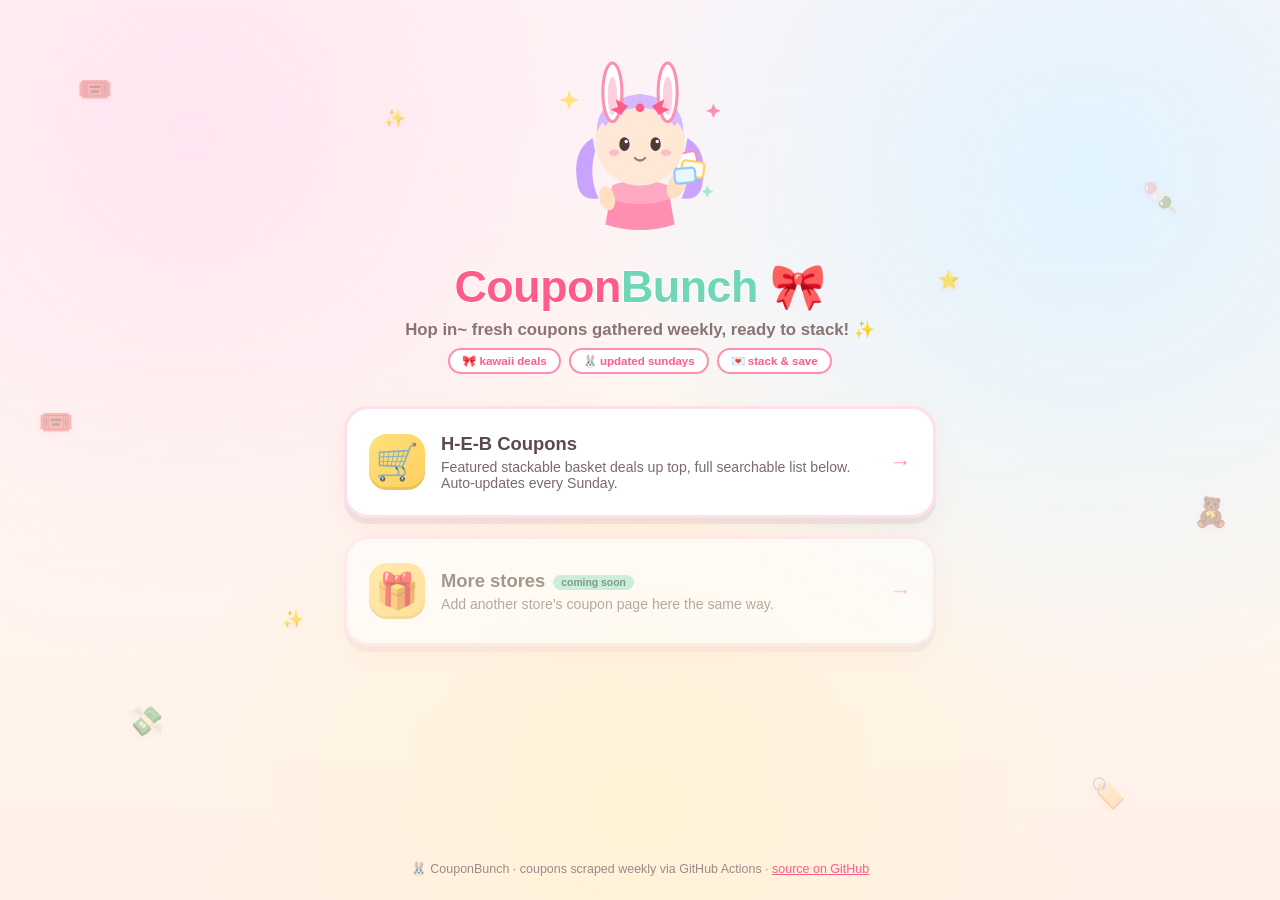
==== index.html @ a645bfc0 "initial push" ====
<!DOCTYPE html>
<html lang="en">
<head>
<meta charset="UTF-8">
<meta name="viewport" content="width=device-width, initial-scale=1.0">
<title>CouponBunch 🐰</title>
<style>
  :root {
    --pink: #ff8fb1;
    --pink-dark: #ff5c8a;
    --cream: #fff8f0;
    --yellow: #ffe17d;
    --mint: #a3e8d0;
    --lilac: #d6c8ff;
    --sky: #bfe3ff;
    --text: #5b4a4a;
  }
  * { box-sizing: border-box; }
  @import url('https://fonts.googleapis.com/css2?family=Baloo+2:wght@500;700;800&family=Nunito:wght@400;600;700&display=swap');
  body {
    margin: 0;
    min-height: 100vh;
    font-family: 'Nunito', -apple-system, BlinkMacSystemFont, "Segoe UI", Arial, sans-serif;
    background:
      radial-gradient(circle at 15% 15%, #ffe6f0 0%, transparent 40%),
      radial-gradient(circle at 85% 20%, #e0f3ff 0%, transparent 40%),
      radial-gradient(circle at 50% 90%, #fff3d6 0%, transparent 45%),
      linear-gradient(180deg, #fff5f8 0%, var(--cream) 55%, #fff0e8 100%);
    color: var(--text);
    display: flex;
    flex-direction: column;
    align-items: center;
    overflow-x: hidden;
    position: relative;
  }

  /* floating background coupons */
  .floaty {
    position: fixed;
    font-size: 1.8rem;
    opacity: 0.4;
    animation: drift 14s ease-in-out infinite;
    pointer-events: none;
    z-index: 0;
    filter: drop-shadow(0 2px 3px rgba(255,140,180,0.25));
  }
  .floaty:nth-child(1) { top: 8%;  left: 6%;  animation-duration: 12s; }
  .floaty:nth-child(2) { top: 20%; right: 8%; animation-duration: 16s; animation-delay: -3s; }
  .floaty:nth-child(3) { bottom: 18%; left: 10%; animation-duration: 15s; animation-delay: -6s; }
  .floaty:nth-child(4) { bottom: 10%; right: 12%; animation-duration: 13s; animation-delay: -2s; }
  .floaty:nth-child(5) { top: 45%; left: 3%; animation-duration: 18s; animation-delay: -8s; }
  .floaty:nth-child(6) { top: 55%; right: 4%; animation-duration: 17s; animation-delay: -5s; }
  .floaty.sparkle { font-size: 1.1rem; animation-duration: 5s; opacity: 0.7; }
  .floaty.sparkle:nth-child(7) { top: 12%; left: 30%; animation-delay: -1s; }
  .floaty.sparkle:nth-child(8) { top: 30%; right: 25%; animation-delay: -2.5s; }
  .floaty.sparkle:nth-child(9) { bottom: 30%; left: 22%; animation-delay: -1.8s; }

  @keyframes drift {
    0%, 100% { transform: translateY(0px) rotate(-4deg); }
    50% { transform: translateY(-24px) rotate(6deg); }
  }
  @keyframes twinkle {
    0%, 100% { opacity: 0.2; transform: scale(0.8); }
    50% { opacity: 1; transform: scale(1.15); }
  }
  .floaty.sparkle { animation-name: twinkle; }

  main {
    position: relative;
    z-index: 1;
    max-width: 640px;
    width: 100%;
    padding: 56px 24px 40px;
    text-align: center;
  }

  .bunny-wrap {
    display: inline-block;
    animation: bounce 2.4s ease-in-out infinite;
    position: relative;
  }
  @keyframes bounce {
    0%, 100% { transform: translateY(0) scaleY(1); }
    45% { transform: translateY(-14px) scaleY(1.02); }
    55% { transform: translateY(-14px) scaleY(0.98); }
    75% { transform: translateY(0) scaleY(0.97); }
  }

  .bunny-svg { width: 190px; height: 190px; }
  .twinkle-eye {
    animation: blink 4.5s ease-in-out infinite;
    transform-origin: center;
  }
  @keyframes blink {
    0%, 92%, 100% { transform: scaleY(1); }
    95% { transform: scaleY(0.1); }
  }
  .hair-ribbon {
    animation: ribbon-sway 2.4s ease-in-out infinite;
    transform-origin: center;
  }
  @keyframes ribbon-sway {
    0%, 100% { transform: rotate(-4deg); }
    50% { transform: rotate(4deg); }
  }
  .coupon-hand {
    animation: coupon-bob 2.4s ease-in-out infinite;
    transform-origin: bottom center;
  }
  @keyframes coupon-bob {
    0%, 100% { transform: translateY(0) rotate(-6deg); }
    50% { transform: translateY(-6px) rotate(4deg); }
  }
  .sparkle-star {
    animation: twinkle 1.8s ease-in-out infinite;
    transform-origin: center;
  }

  h1.brand {
    font-family: 'Baloo 2', 'Nunito', sans-serif;
    font-size: 2.8rem;
    margin: 10px 0 0;
    font-weight: 800;
    letter-spacing: -0.01em;
    -webkit-text-stroke: 2px #ffffff;
    paint-order: stroke fill;
  }
  h1.brand .coupon { color: var(--pink-dark); }
  h1.brand .bunch { color: #6fd6b8; }

  .tagline {
    margin: 6px 0 8px;
    color: #8a7373;
    font-size: 1.05rem;
    font-weight: 600;
  }

  .cute-ribbon-row {
    display: flex;
    justify-content: center;
    gap: 8px;
    margin-bottom: 32px;
    flex-wrap: wrap;
  }
  .cute-ribbon-row span {
    background: white;
    border: 2px solid var(--pink);
    color: var(--pink-dark);
    font-size: 0.72rem;
    font-weight: 700;
    padding: 4px 12px;
    border-radius: 999px;
  }

  .site-grid {
    display: grid;
    grid-template-columns: 1fr;
    gap: 18px;
  }

  .site-card {
    background: white;
    border-radius: 24px;
    padding: 24px 22px;
    text-decoration: none;
    color: var(--text);
    box-shadow: 0 6px 0 rgba(0,0,0,0.06), 0 10px 24px rgba(224,80,122,0.08);
    display: flex;
    align-items: center;
    gap: 16px;
    text-align: left;
    transition: transform 0.15s ease, box-shadow 0.15s ease;
    border: 3px solid #ffe0ea;
  }
  .site-card:hover {
    transform: translateY(-4px) rotate(-0.5deg);
    box-shadow: 0 10px 0 rgba(0,0,0,0.07), 0 16px 30px rgba(224,80,122,0.14);
    border-color: var(--yellow);
  }
  .site-card .icon {
    font-size: 2.2rem;
    flex-shrink: 0;
    background: linear-gradient(135deg, var(--yellow), #ffcf5c);
    width: 56px;
    height: 56px;
    border-radius: 18px;
    display: flex;
    align-items: center;
    justify-content: center;
    box-shadow: inset 0 -3px 0 rgba(0,0,0,0.08);
  }
  .site-card .info h2 {
    margin: 0 0 4px;
    font-size: 1.15rem;
    font-family: 'Baloo 2', sans-serif;
    font-weight: 700;
  }
  .site-card .info p {
    margin: 0;
    font-size: 0.88rem;
    color: #7a6a6a;
  }
  .site-card .arrow {
    margin-left: auto;
    font-size: 1.3rem;
    color: var(--pink);
    transition: transform 0.15s ease;
  }
  .site-card:hover .arrow { transform: translateX(4px); }

  .coming-soon {
    opacity: 0.55;
    pointer-events: none;
  }
  .coming-soon .badge {
    background: var(--mint);
    color: #1a4d43;
    font-size: 0.65rem;
    font-weight: 700;
    padding: 2px 8px;
    border-radius: 999px;
    margin-left: 8px;
    vertical-align: middle;
  }

  footer {
    position: relative;
    z-index: 1;
    margin-top: auto;
    padding: 24px;
    font-size: 0.78rem;
    color: #9a8a8a;
    text-align: center;
  }
  footer a { color: var(--pink-dark); }
</style>
</head>
<body>

<span class="floaty">🎟️</span>
<span class="floaty">🍡</span>
<span class="floaty">💸</span>
<span class="floaty">🏷️</span>
<span class="floaty">🎟️</span>
<span class="floaty">🧸</span>
<span class="floaty sparkle">✨</span>
<span class="floaty sparkle">⭐</span>
<span class="floaty sparkle">✨</span>

<main>
  <div class="bunny-wrap">
    <svg class="bunny-svg" viewBox="0 0 220 220" xmlns="http://www.w3.org/2000/svg">
      <!-- sparkles -->
      <g class="sparkle-star" style="animation-delay:0s">
        <path d="M28 40 l3 8 8 3 -8 3 -3 8 -3 -8 -8 -3 8 -3 z" fill="#ffe17d"/>
      </g>
      <g class="sparkle-star" style="animation-delay:0.6s">
        <path d="M195 55 l2.5 6 6 2.5 -6 2.5 -2.5 6 -2.5 -6 -6 -2.5 6 -2.5 z" fill="#ff8fb1"/>
      </g>
      <g class="sparkle-star" style="animation-delay:1.1s">
        <path d="M188 150 l2 5 5 2 -5 2 -2 5 -2 -5 -5 -2 5 -2 z" fill="#a3e8d0"/>
      </g>

      <!-- twin tail hair back -->
      <path d="M55 95 Q30 110 38 150 Q42 168 62 165 Q50 140 58 110 Z" fill="#c9a3ff"/>
      <path d="M165 95 Q190 110 182 150 Q178 168 158 165 Q170 140 162 110 Z" fill="#c9a3ff"/>

      <!-- body / dress -->
      <path d="M78 150 Q110 138 142 150 L150 195 Q110 208 70 195 Z" fill="#ff8fb1"/>
      <path d="M78 150 Q110 138 142 150 L146 165 Q110 178 74 165 Z" fill="#ffa9c4"/>

      <!-- coupon-bunching arm -->
      <g class="coupon-hand">
        <ellipse cx="152" cy="150" rx="10" ry="16" fill="#ffe0c2" transform="rotate(25 152 150)"/>
        <rect x="150" y="112" width="26" height="18" rx="4" fill="#fff" stroke="#ff8fb1" stroke-width="2.5" transform="rotate(-12 163 121)"/>
        <rect x="158" y="122" width="26" height="18" rx="4" fill="#fffbe8" stroke="#ffd166" stroke-width="2.5" transform="rotate(8 171 131)"/>
        <rect x="150" y="130" width="24" height="17" rx="4" fill="#e8f7ff" stroke="#8fc9ff" stroke-width="2.5" transform="rotate(-6 162 138)"/>
      </g>
      <ellipse cx="72" cy="165" rx="9" ry="14" fill="#ffe0c2" transform="rotate(-15 72 165)"/>

      <!-- head -->
      <circle cx="110" cy="98" r="52" fill="#ffe9d6"/>

      <!-- hair front/bangs -->
      <path d="M60 88 Q58 50 110 44 Q162 50 160 88 Q150 62 110 60 Q70 62 60 88 Z" fill="#d6b8ff"/>
      <path d="M64 72 Q80 58 92 68 Q78 66 70 82 Z" fill="#d6b8ff"/>
      <path d="M156 72 Q140 58 128 68 Q142 66 150 82 Z" fill="#d6b8ff"/>

      <!-- bunny ears (headband style) -->
      <ellipse cx="78" cy="42" rx="11" ry="34" fill="#fff" stroke="#ff8fb1" stroke-width="3.5"/>
      <ellipse cx="78" cy="46" rx="5.5" ry="22" fill="#ffcfe0"/>
      <ellipse cx="142" cy="42" rx="11" ry="34" fill="#fff" stroke="#ff8fb1" stroke-width="3.5"/>
      <ellipse cx="142" cy="46" rx="5.5" ry="22" fill="#ffcfe0"/>

      <!-- ribbon -->
      <g class="hair-ribbon">
        <path d="M96 58 l-14 -8 2 9 -8 3 12 6 z" fill="#ff5c8a"/>
        <path d="M124 58 l14 -8 -2 9 8 3 -12 6 z" fill="#ff5c8a"/>
        <circle cx="110" cy="60" r="5" fill="#ff5c8a"/>
      </g>

      <!-- face -->
      <g class="twinkle-eye">
        <ellipse cx="92" cy="102" rx="6" ry="8" fill="#4a3a3a"/>
        <circle cx="94" cy="99" r="2" fill="#fff"/>
      </g>
      <g class="twinkle-eye" style="animation-delay:0.15s">
        <ellipse cx="128" cy="102" rx="6" ry="8" fill="#4a3a3a"/>
        <circle cx="130" cy="99" r="2" fill="#fff"/>
      </g>
      <ellipse cx="80" cy="112" rx="6" ry="4" fill="#ffb3c6" opacity="0.8"/>
      <ellipse cx="140" cy="112" rx="6" ry="4" fill="#ffb3c6" opacity="0.8"/>
      <path d="M104 118 Q110 124 116 118" stroke="#a5766b" stroke-width="2.5" fill="none" stroke-linecap="round"/>
    </svg>
  </div>

  <h1 class="brand"><span class="coupon">Coupon</span><span class="bunch">Bunch</span> 🎀</h1>
  <p class="tagline">Hop in~ fresh coupons gathered weekly, ready to stack! ✨</p>
  <div class="cute-ribbon-row">
    <span>🎀 kawaii deals</span>
    <span>🐰 updated sundays</span>
    <span>💌 stack &amp; save</span>
  </div>

  <div class="site-grid">
    <a class="site-card" href="heb.html">
      <div class="icon">🛒</div>
      <div class="info">
        <h2>H-E-B Coupons</h2>
        <p>Featured stackable basket deals up top, full searchable list below. Auto-updates every Sunday.</p>
      </div>
      <div class="arrow">→</div>
    </a>

    <div class="site-card coming-soon">
      <div class="icon">🎁</div>
      <div class="info">
        <h2>More stores<span class="badge">coming soon</span></h2>
        <p>Add another store's coupon page here the same way.</p>
      </div>
      <div class="arrow">→</div>
    </div>
  </div>
</main>

<footer>
  🐰 CouponBunch · coupons scraped weekly via GitHub Actions · <a href="https://github.com/melissacallis/excel_to_github" target="_blank" rel="noopener">source on GitHub</a>
</footer>

</body>
</html>
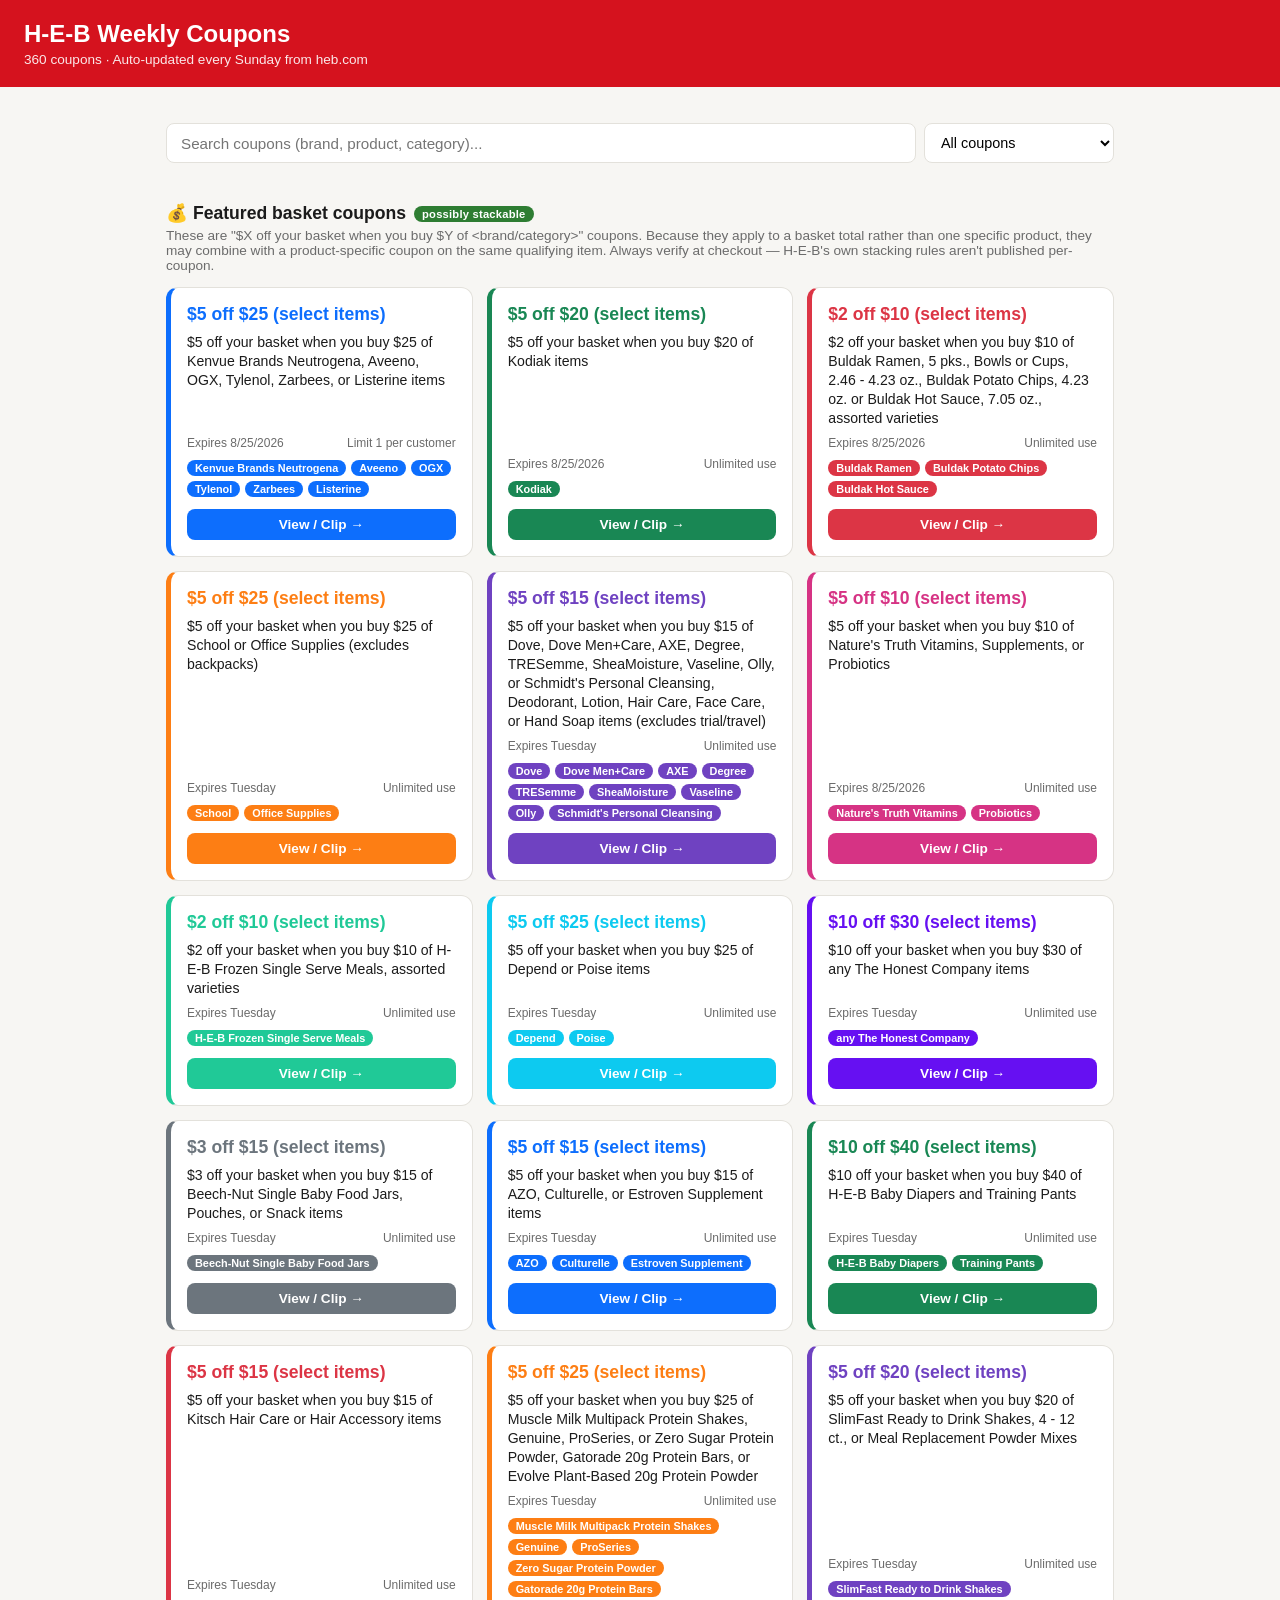
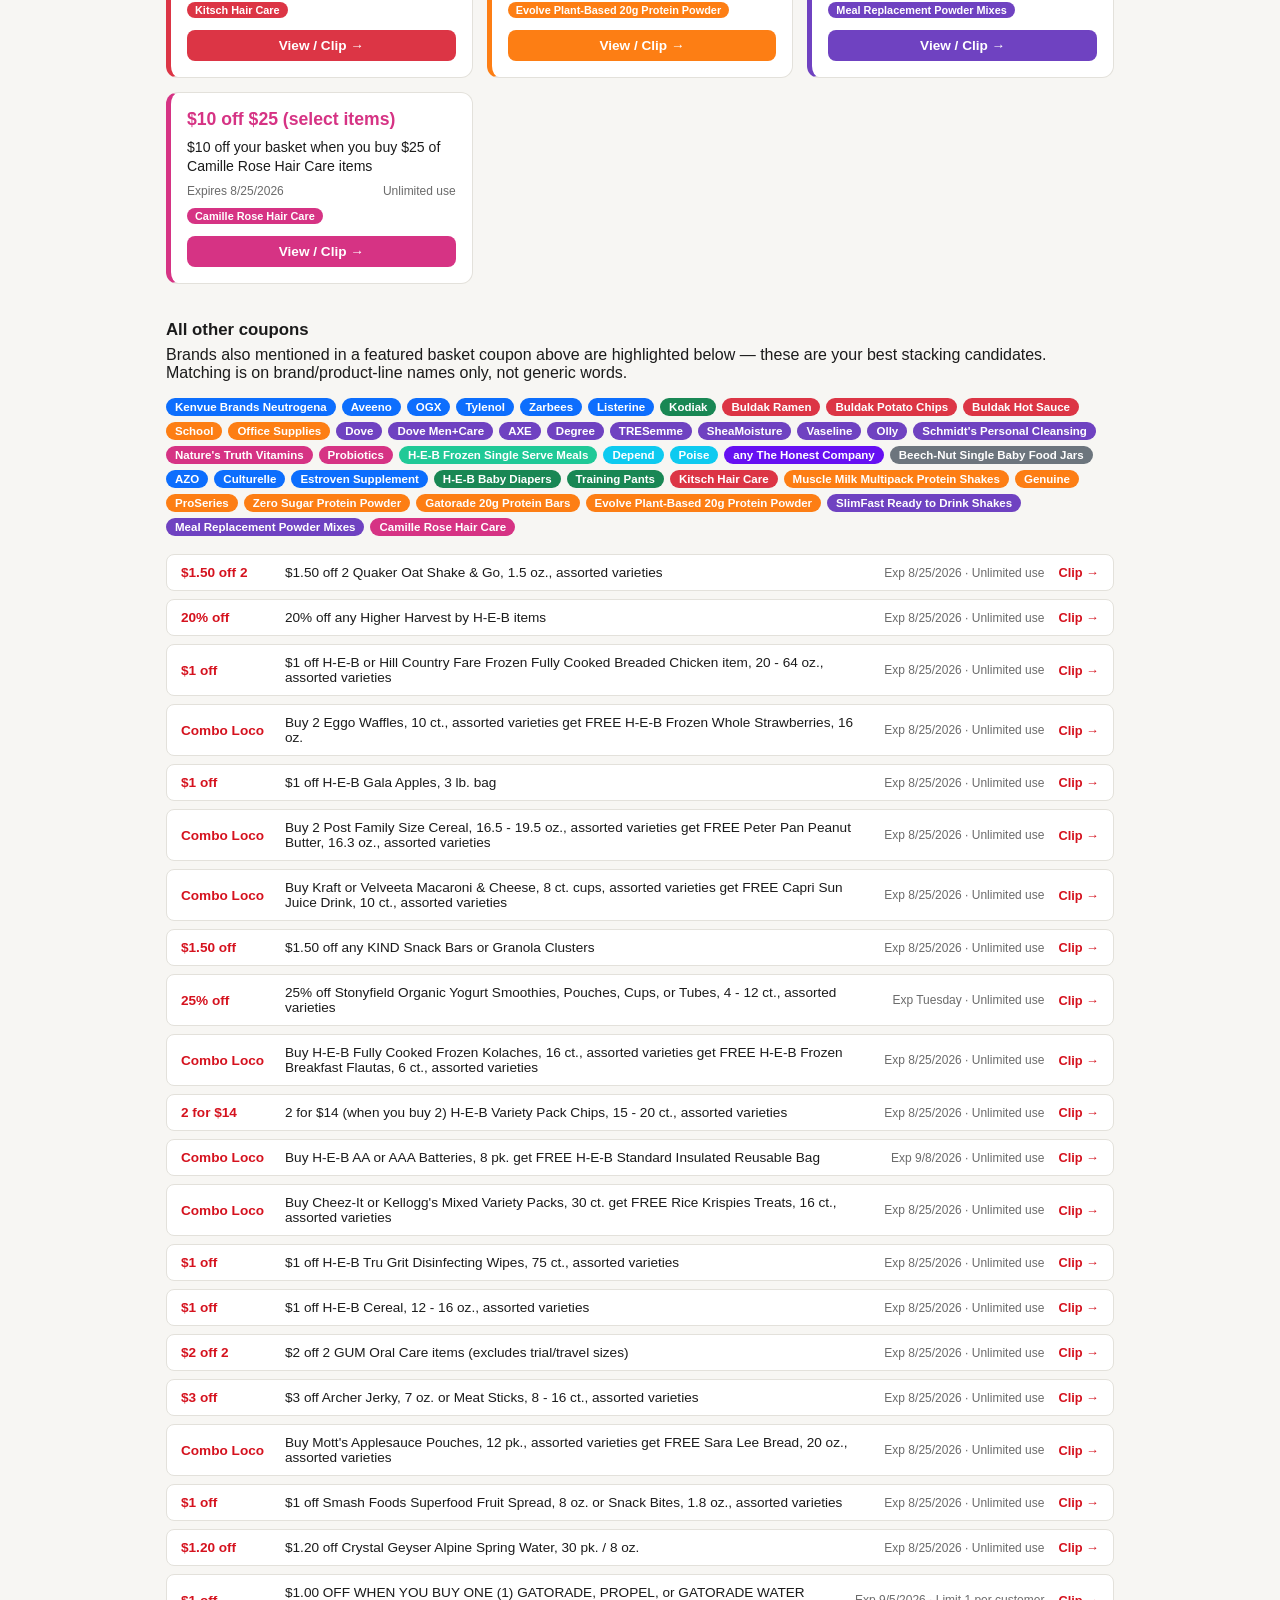
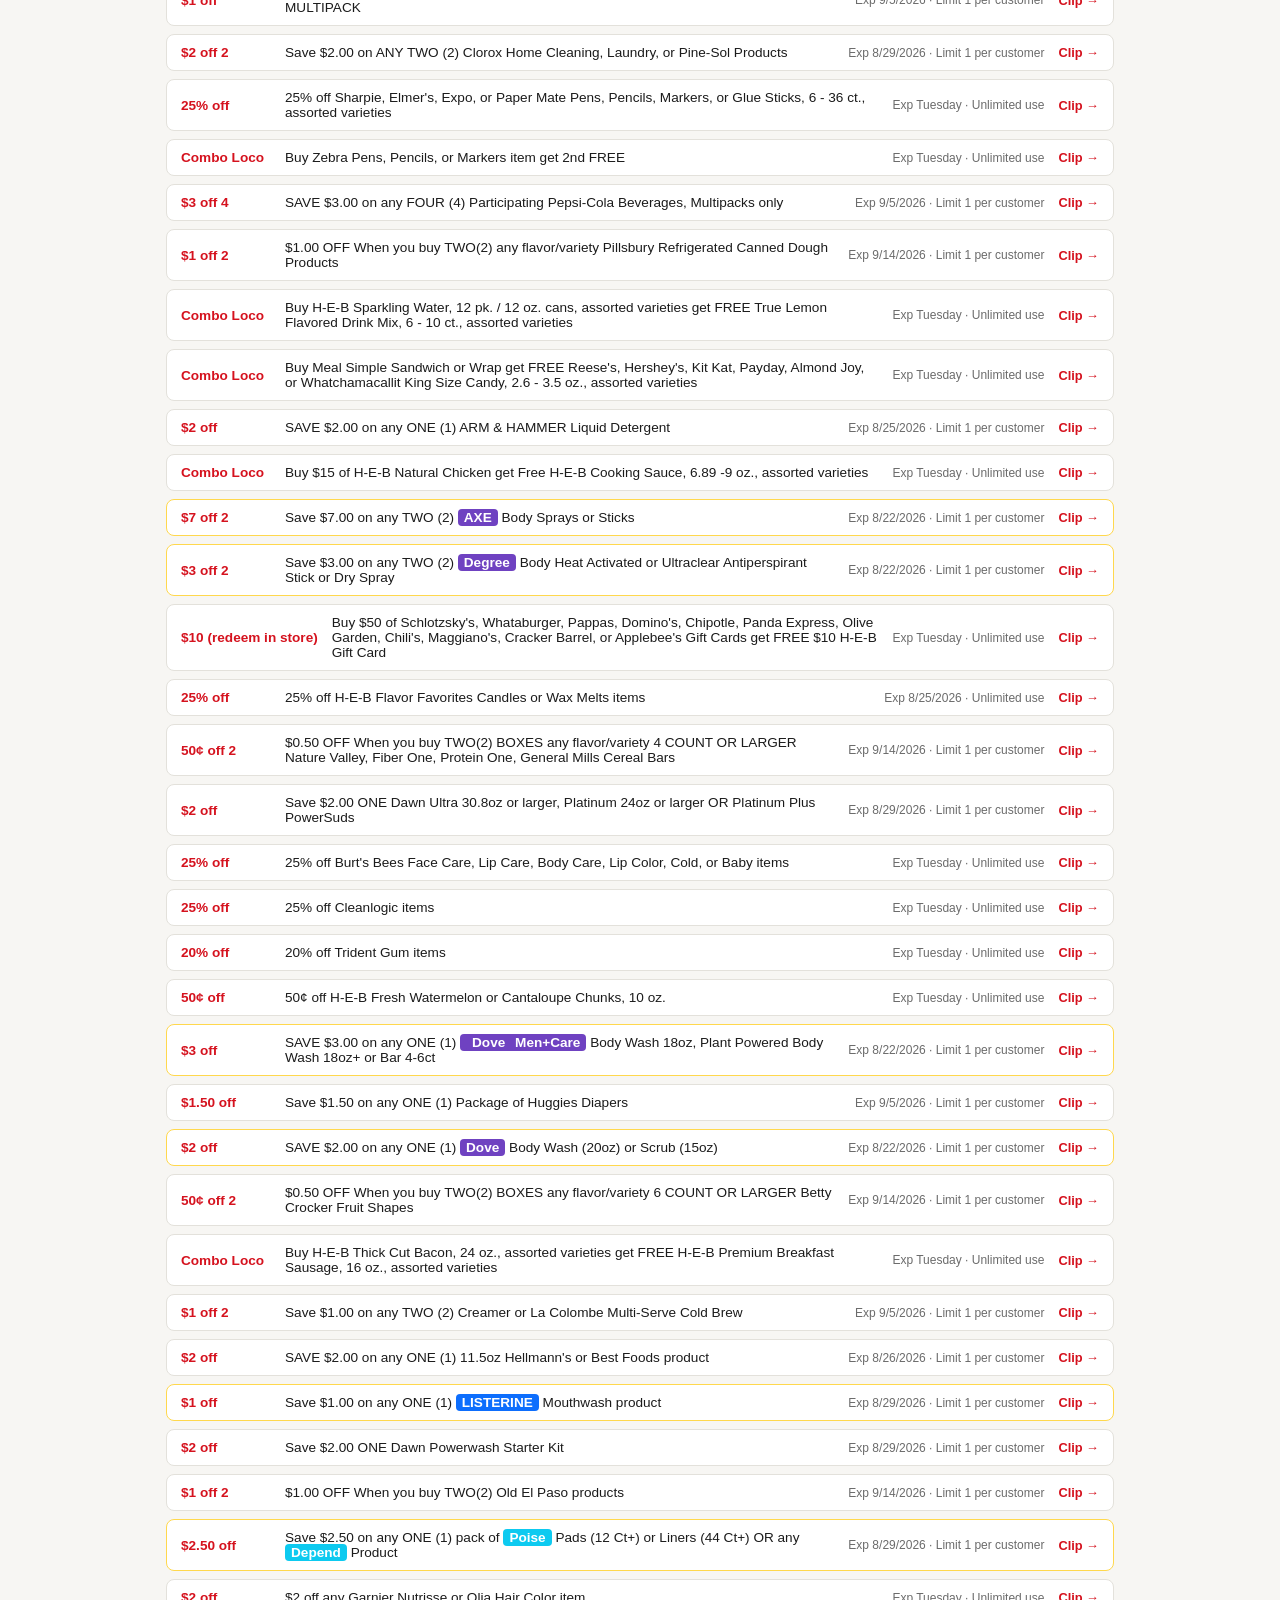
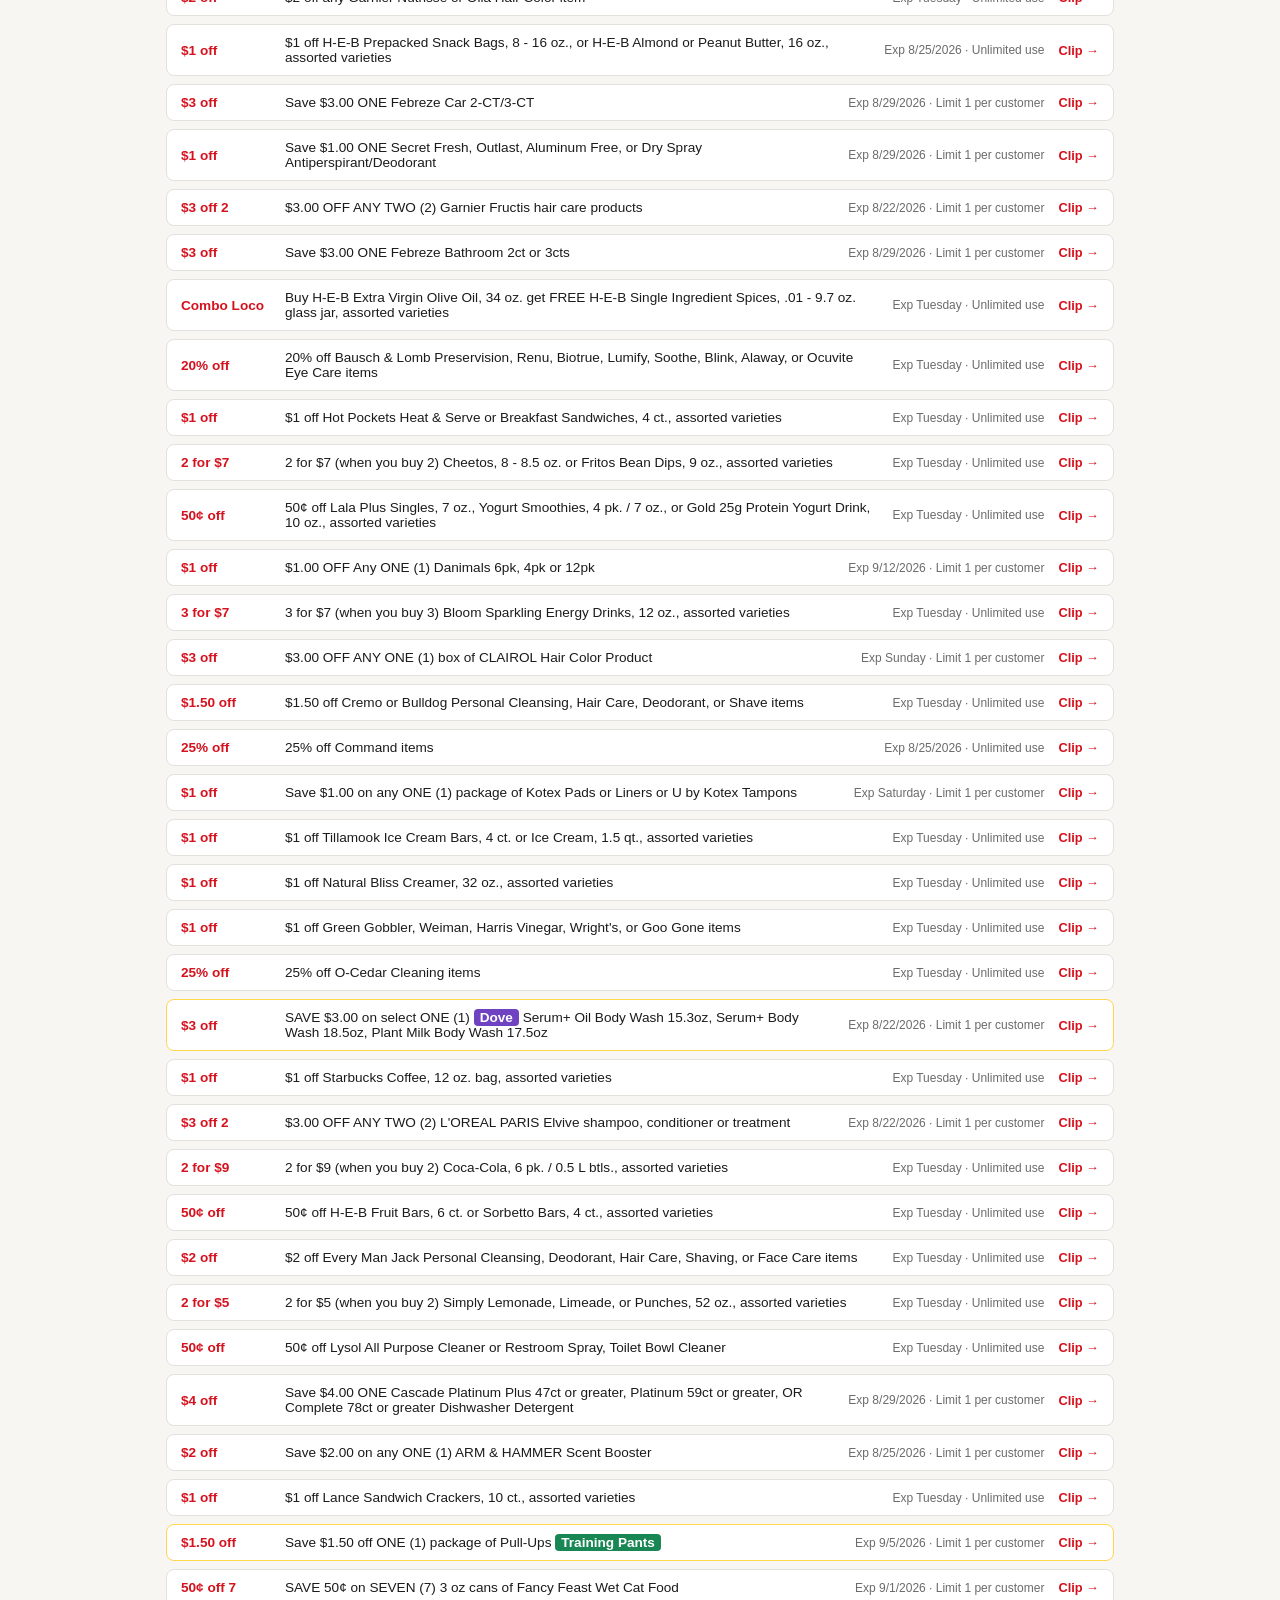
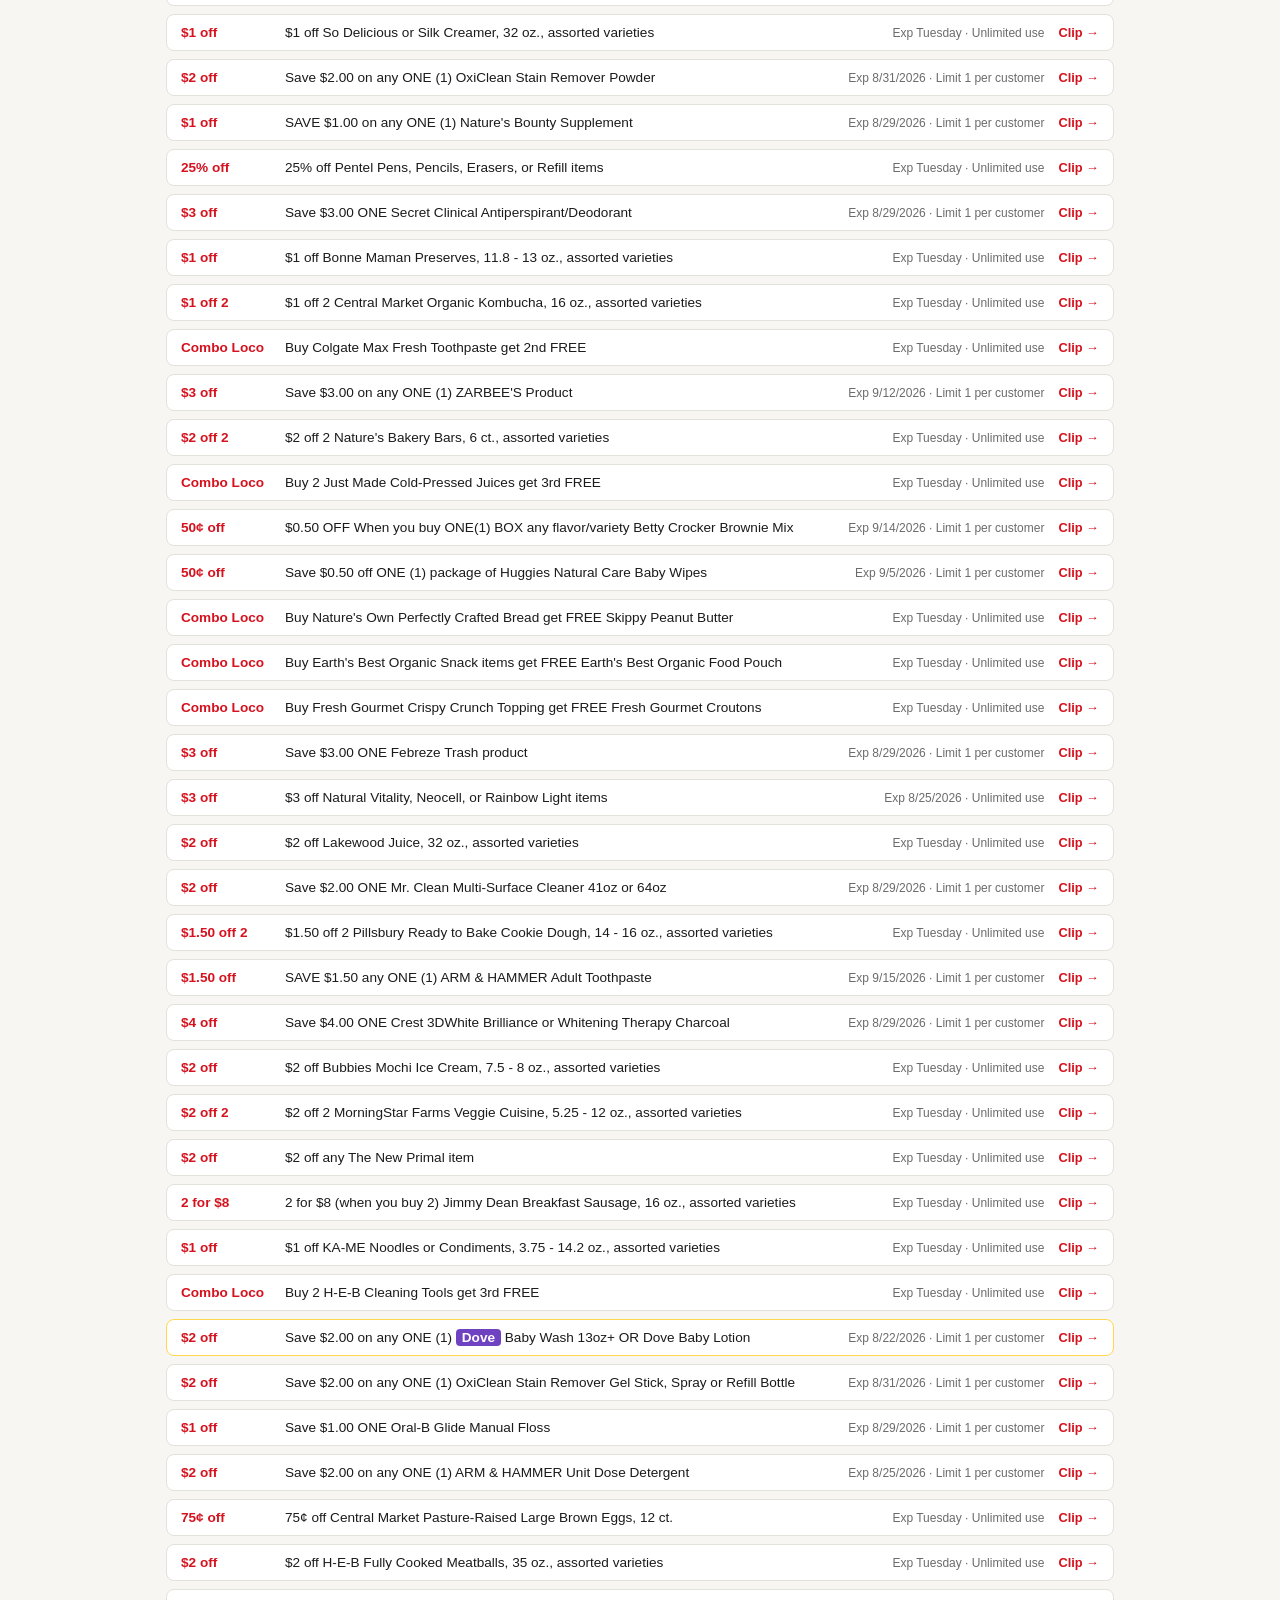
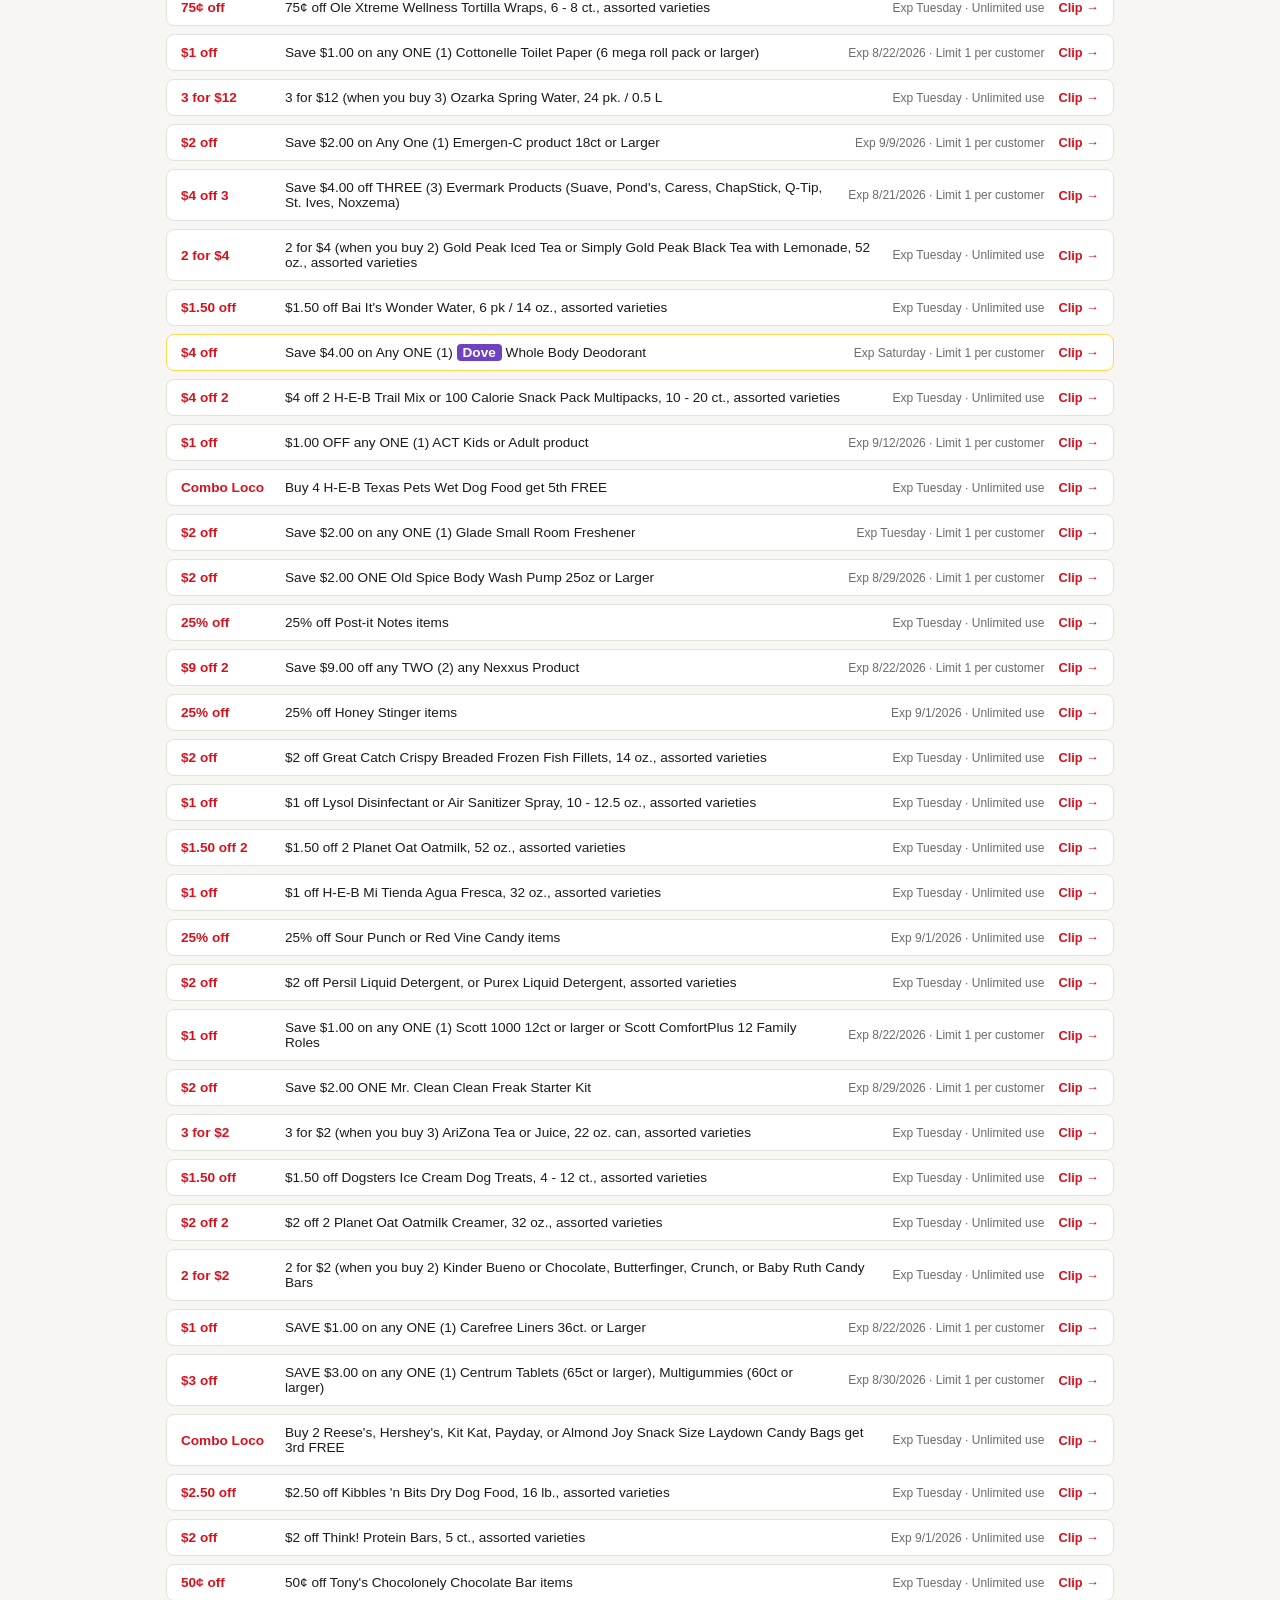
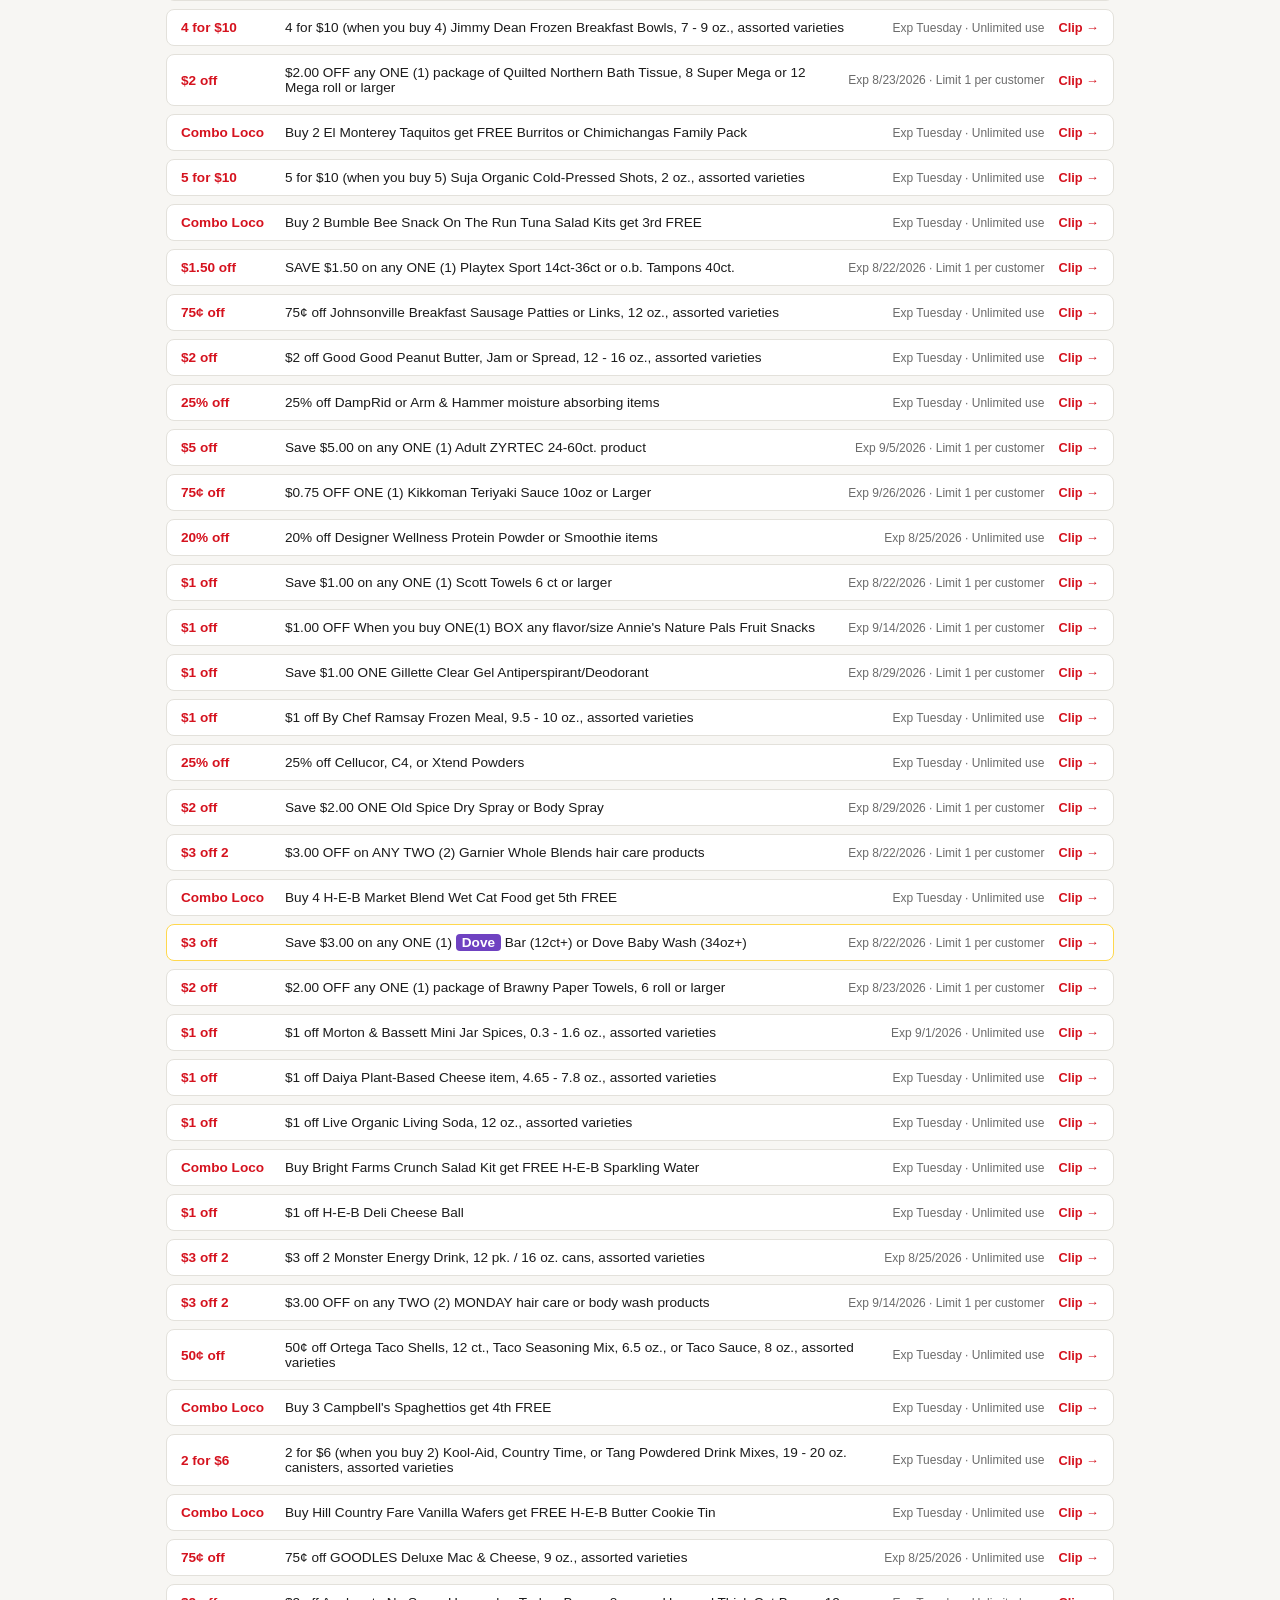
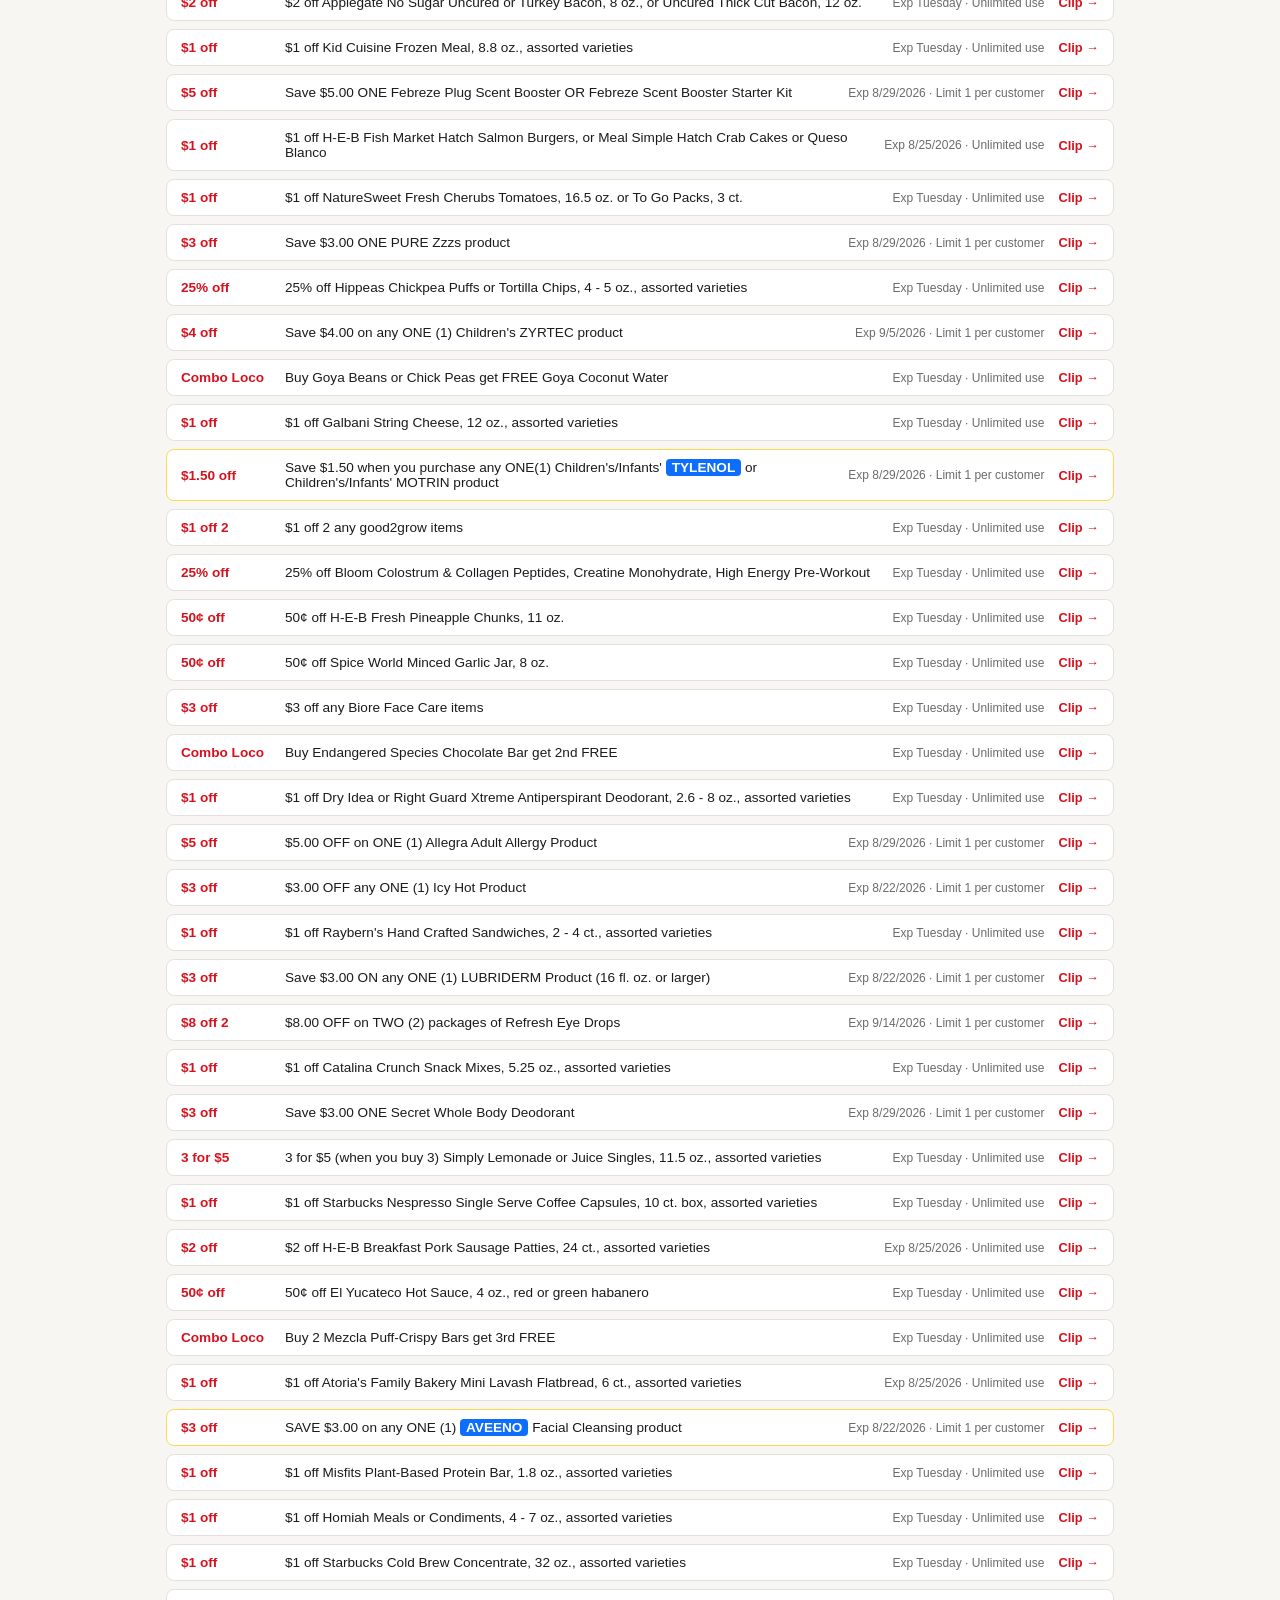
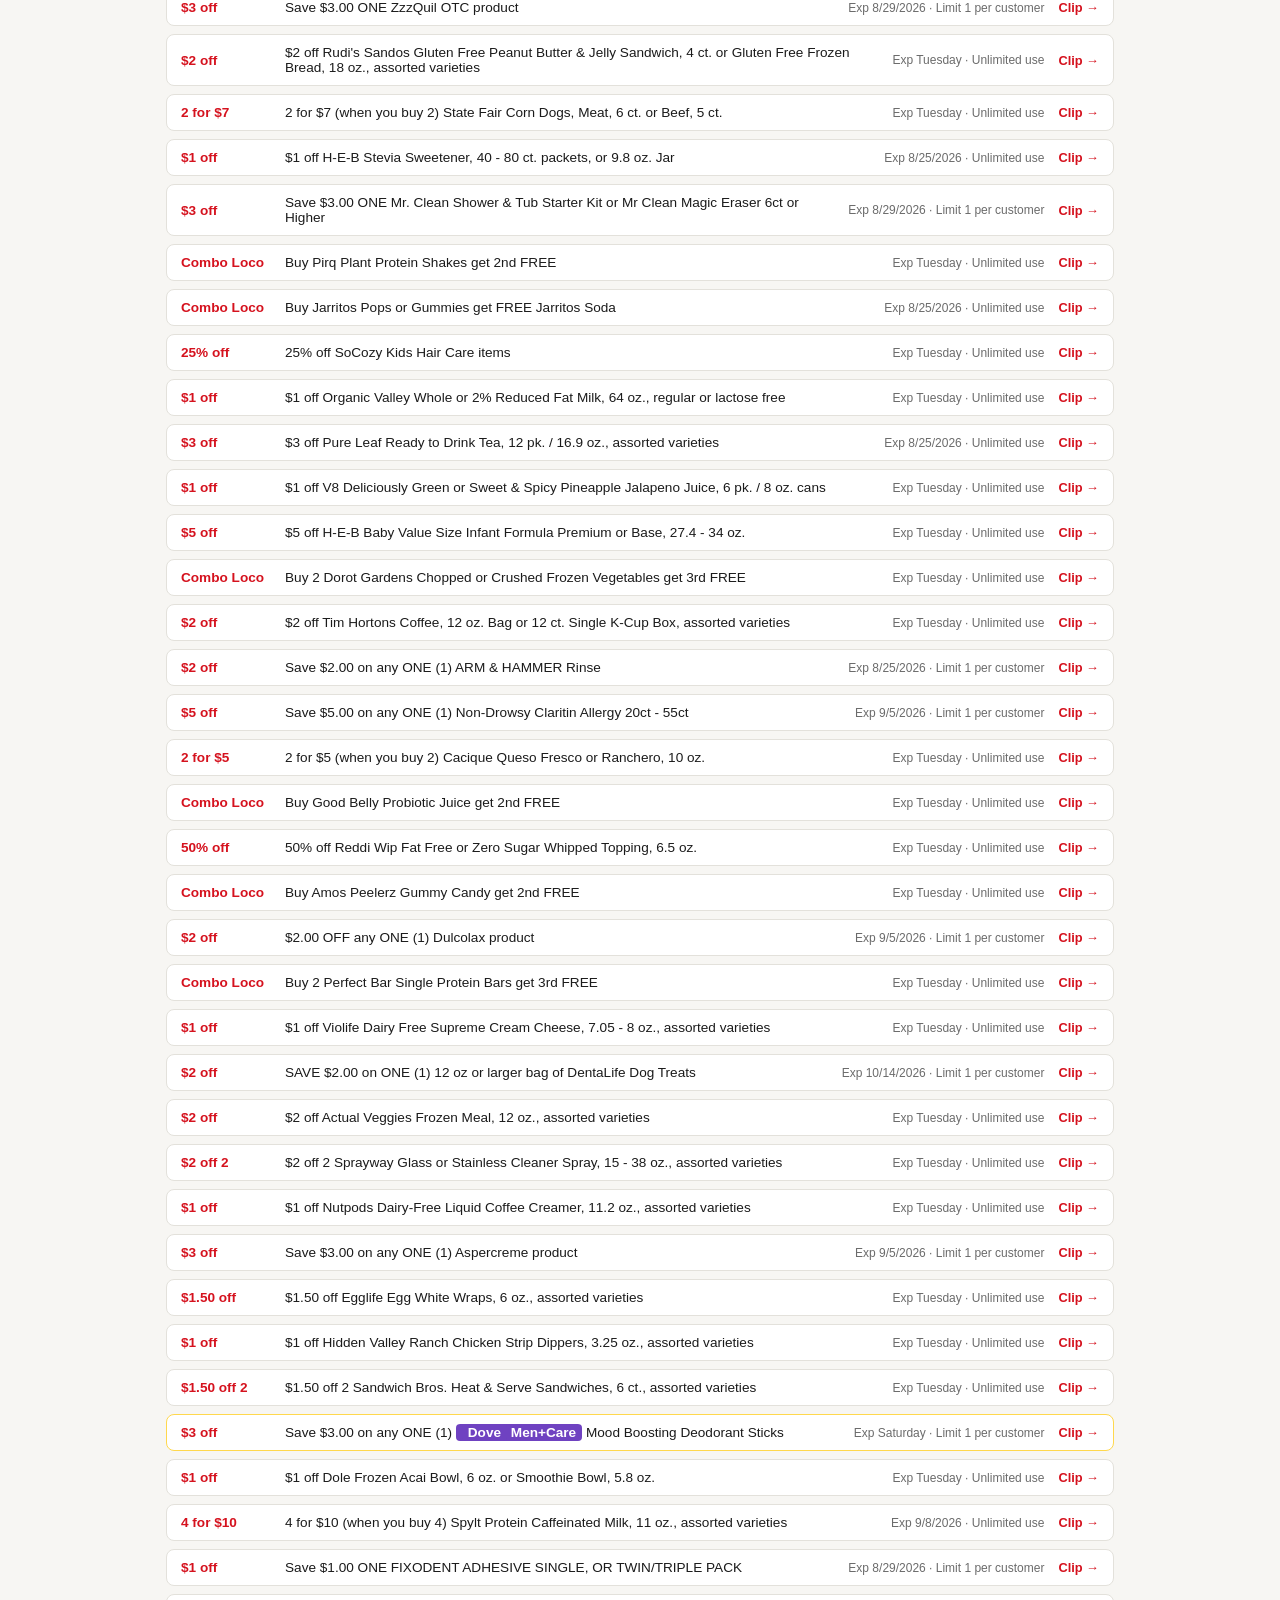
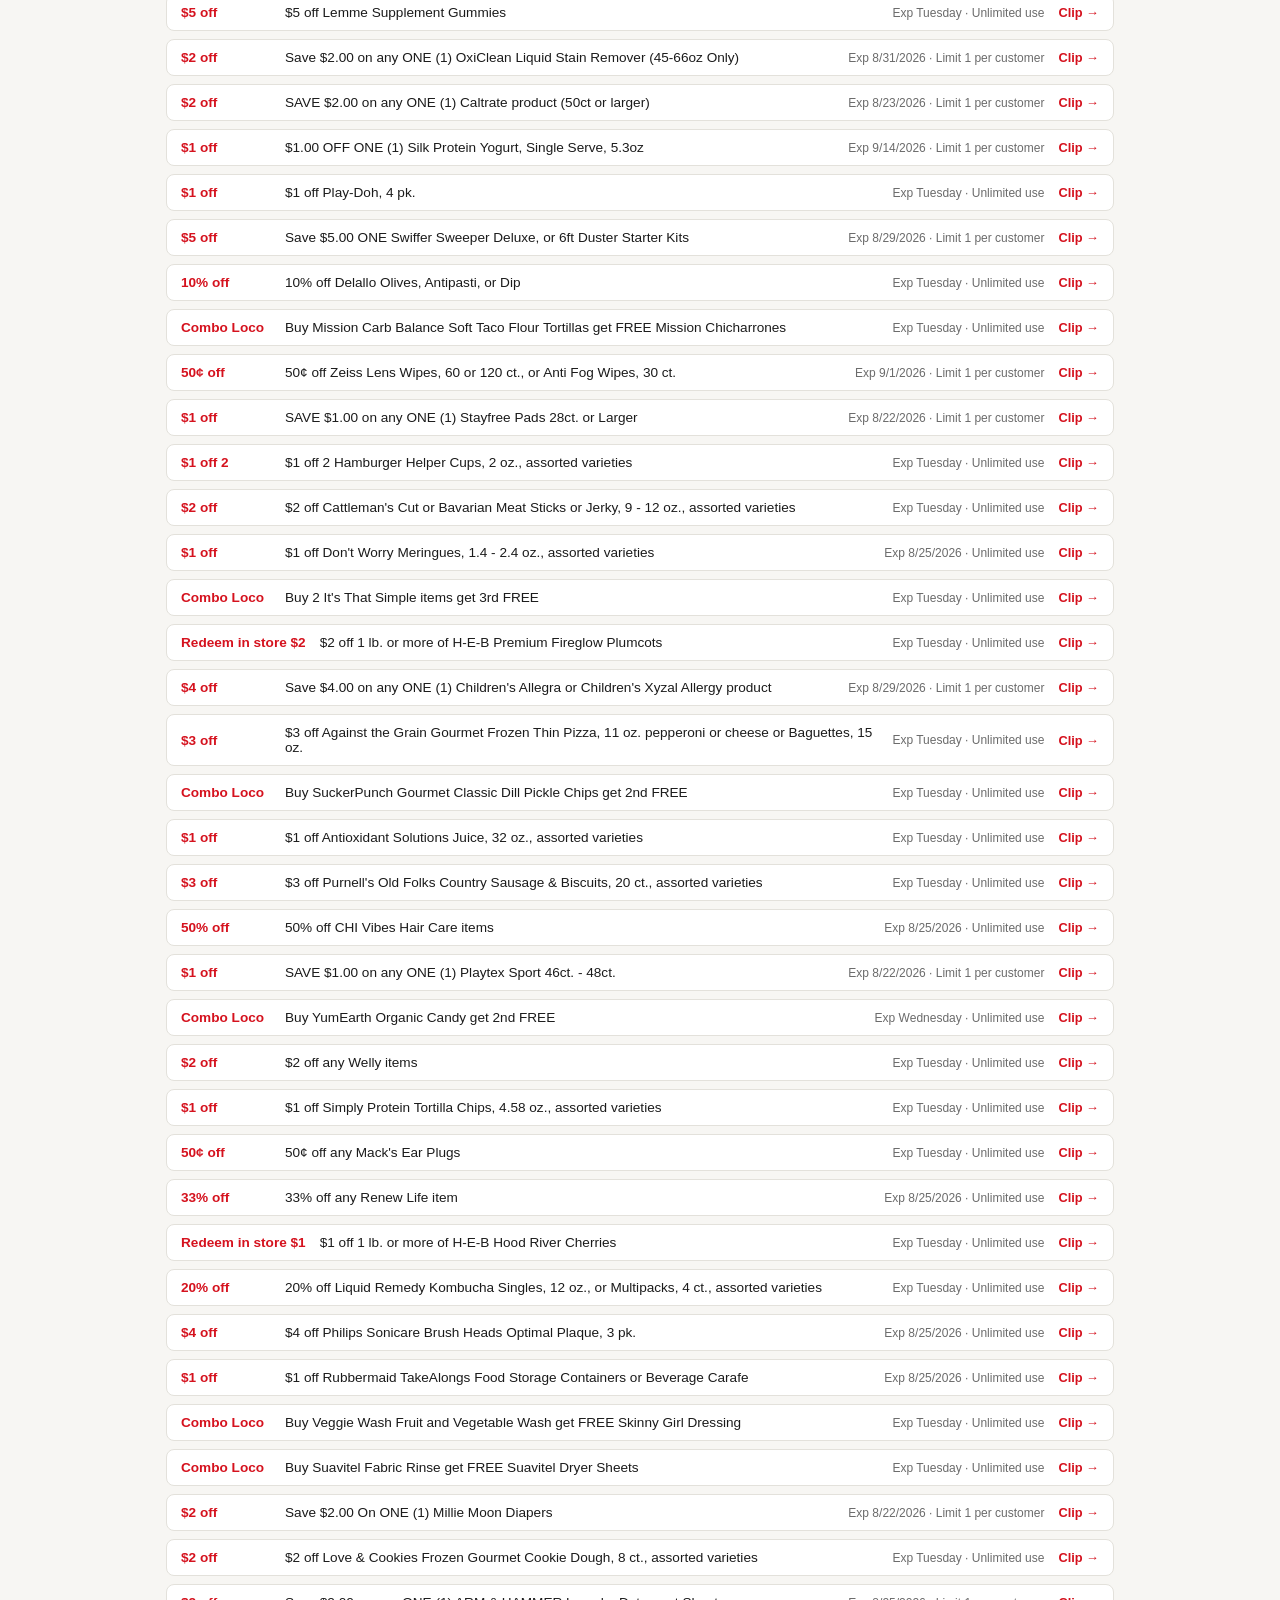
==== commit d129425c: "ddd" ====
--- a/index.html
+++ b/index.html
@@ -3,349 +3,534 @@
 <head>
 <meta charset="UTF-8">
 <meta name="viewport" content="width=device-width, initial-scale=1.0">
-<title>CouponBunch 🐰</title>
+<title>H-E-B Coupons</title>
 <style>
   :root {
-    --pink: #ff8fb1;
-    --pink-dark: #ff5c8a;
-    --cream: #fff8f0;
-    --yellow: #ffe17d;
-    --mint: #a3e8d0;
-    --lilac: #d6c8ff;
-    --sky: #bfe3ff;
-    --text: #5b4a4a;
+    --heb-red: #d5121e;
+    --heb-dark: #1b1b1b;
+    --bg: #f7f6f3;
+    --card-bg: #ffffff;
+    --border: #e3e1db;
+    --muted: #6b6b6b;
+    --accent: #2e7d32;
   }
   * { box-sizing: border-box; }
-  @import url('https://fonts.googleapis.com/css2?family=Baloo+2:wght@500;700;800&family=Nunito:wght@400;600;700&display=swap');
   body {
     margin: 0;
-    min-height: 100vh;
-    font-family: 'Nunito', -apple-system, BlinkMacSystemFont, "Segoe UI", Arial, sans-serif;
-    background:
-      radial-gradient(circle at 15% 15%, #ffe6f0 0%, transparent 40%),
-      radial-gradient(circle at 85% 20%, #e0f3ff 0%, transparent 40%),
-      radial-gradient(circle at 50% 90%, #fff3d6 0%, transparent 45%),
-      linear-gradient(180deg, #fff5f8 0%, var(--cream) 55%, #fff0e8 100%);
-    color: var(--text);
+    font-family: -apple-system, BlinkMacSystemFont, "Segoe UI", Arial, sans-serif;
+    background: var(--bg);
+    color: var(--heb-dark);
+  }
+  header {
+    background: var(--heb-red);
+    color: white;
+    padding: 20px 24px;
+  }
+  header h1 { margin: 0 0 4px; font-size: 1.5rem; }
+  header p { margin: 0; font-size: 0.85rem; opacity: 0.9; }
+  main { max-width: 980px; margin: 0 auto; padding: 24px 16px 64px; }
+
+  .search-bar {
+    display: flex;
+    gap: 8px;
+    margin-bottom: 28px;
+    position: sticky;
+    top: 0;
+    background: var(--bg);
+    padding: 12px 0;
+    z-index: 5;
+  }
+  .search-bar input {
+    flex: 1;
+    padding: 10px 14px;
+    border: 1px solid var(--border);
+    border-radius: 8px;
+    font-size: 0.95rem;
+  }
+  .search-bar select {
+    padding: 10px 12px;
+    border: 1px solid var(--border);
+    border-radius: 8px;
+    font-size: 0.9rem;
+    background: white;
+  }
+
+  section.stackable-section {
+    margin-bottom: 36px;
+  }
+  section.stackable-section h2 {
+    font-size: 1.1rem;
+    display: flex;
+    align-items: center;
+    gap: 8px;
+    margin-bottom: 4px;
+  }
+  section.stackable-section .sub {
+    color: var(--muted);
+    font-size: 0.85rem;
+    margin: 0 0 14px;
+  }
+
+  .badge {
+    display: inline-block;
+    background: var(--accent);
+    color: white;
+    font-size: 0.7rem;
+    font-weight: 600;
+    padding: 2px 8px;
+    border-radius: 999px;
+    letter-spacing: 0.02em;
+  }
+
+  .featured-grid {
+    display: grid;
+    grid-template-columns: repeat(auto-fill, minmax(260px, 1fr));
+    gap: 14px;
+  }
+  .card {
+    background: var(--card-bg);
+    border: 1px solid var(--border);
+    border-radius: 12px;
+    padding: 16px;
     display: flex;
     flex-direction: column;
+    gap: 8px;
+  }
+  .featured .card {
+    border-left: 5px solid var(--accent);
+    position: relative;
+  }
+  .card .coupon-img {
+    width: 100%;
+    height: 120px;
+    object-fit: contain;
+    background: #fafafa;
+    border-radius: 8px;
+    border: 1px solid var(--border);
+  }
+  .card .brand-chips {
+    display: flex;
+    flex-wrap: wrap;
+    gap: 5px;
+    margin-top: 2px;
+  }
+  .card .brand-chips span {
+    font-size: 0.68rem;
+    font-weight: 700;
+    color: white;
+    padding: 2px 8px;
+    border-radius: 999px;
+  }
+  .card .value {
+    font-weight: 700;
+    font-size: 1.1rem;
+    color: var(--heb-red);
+  }
+  .card .desc {
+    font-size: 0.88rem;
+    line-height: 1.35;
+    flex: 1;
+  }
+  .card .meta {
+    font-size: 0.75rem;
+    color: var(--muted);
+    display: flex;
+    justify-content: space-between;
+  }
+  .card a.clip {
+    margin-top: 4px;
+    text-align: center;
+    background: var(--heb-red);
+    color: white;
+    text-decoration: none;
+    padding: 8px;
+    border-radius: 8px;
+    font-size: 0.85rem;
+    font-weight: 600;
+  }
+
+  .general-list {
+    display: flex;
+    flex-direction: column;
+    gap: 8px;
+  }
+  .general-list .row {
+    background: var(--card-bg);
+    border: 1px solid var(--border);
+    border-radius: 8px;
+    padding: 10px 14px;
+    display: flex;
     align-items: center;
-    overflow-x: hidden;
-    position: relative;
-  }
-
-  /* floating background coupons */
-  .floaty {
-    position: fixed;
-    font-size: 1.8rem;
-    opacity: 0.4;
-    animation: drift 14s ease-in-out infinite;
-    pointer-events: none;
-    z-index: 0;
-    filter: drop-shadow(0 2px 3px rgba(255,140,180,0.25));
-  }
-  .floaty:nth-child(1) { top: 8%;  left: 6%;  animation-duration: 12s; }
-  .floaty:nth-child(2) { top: 20%; right: 8%; animation-duration: 16s; animation-delay: -3s; }
-  .floaty:nth-child(3) { bottom: 18%; left: 10%; animation-duration: 15s; animation-delay: -6s; }
-  .floaty:nth-child(4) { bottom: 10%; right: 12%; animation-duration: 13s; animation-delay: -2s; }
-  .floaty:nth-child(5) { top: 45%; left: 3%; animation-duration: 18s; animation-delay: -8s; }
-  .floaty:nth-child(6) { top: 55%; right: 4%; animation-duration: 17s; animation-delay: -5s; }
-  .floaty.sparkle { font-size: 1.1rem; animation-duration: 5s; opacity: 0.7; }
-  .floaty.sparkle:nth-child(7) { top: 12%; left: 30%; animation-delay: -1s; }
-  .floaty.sparkle:nth-child(8) { top: 30%; right: 25%; animation-delay: -2.5s; }
-  .floaty.sparkle:nth-child(9) { bottom: 30%; left: 22%; animation-delay: -1.8s; }
-
-  @keyframes drift {
-    0%, 100% { transform: translateY(0px) rotate(-4deg); }
-    50% { transform: translateY(-24px) rotate(6deg); }
-  }
-  @keyframes twinkle {
-    0%, 100% { opacity: 0.2; transform: scale(0.8); }
-    50% { opacity: 1; transform: scale(1.15); }
-  }
-  .floaty.sparkle { animation-name: twinkle; }
-
-  main {
-    position: relative;
-    z-index: 1;
-    max-width: 640px;
-    width: 100%;
-    padding: 56px 24px 40px;
-    text-align: center;
-  }
-
-  .bunny-wrap {
-    display: inline-block;
-    animation: bounce 2.4s ease-in-out infinite;
-    position: relative;
-  }
-  @keyframes bounce {
-    0%, 100% { transform: translateY(0) scaleY(1); }
-    45% { transform: translateY(-14px) scaleY(1.02); }
-    55% { transform: translateY(-14px) scaleY(0.98); }
-    75% { transform: translateY(0) scaleY(0.97); }
-  }
-
-  .bunny-svg { width: 190px; height: 190px; }
-  .twinkle-eye {
-    animation: blink 4.5s ease-in-out infinite;
-    transform-origin: center;
-  }
-  @keyframes blink {
-    0%, 92%, 100% { transform: scaleY(1); }
-    95% { transform: scaleY(0.1); }
-  }
-  .hair-ribbon {
-    animation: ribbon-sway 2.4s ease-in-out infinite;
-    transform-origin: center;
-  }
-  @keyframes ribbon-sway {
-    0%, 100% { transform: rotate(-4deg); }
-    50% { transform: rotate(4deg); }
-  }
-  .coupon-hand {
-    animation: coupon-bob 2.4s ease-in-out infinite;
-    transform-origin: bottom center;
-  }
-  @keyframes coupon-bob {
-    0%, 100% { transform: translateY(0) rotate(-6deg); }
-    50% { transform: translateY(-6px) rotate(4deg); }
-  }
-  .sparkle-star {
-    animation: twinkle 1.8s ease-in-out infinite;
-    transform-origin: center;
-  }
-
-  h1.brand {
-    font-family: 'Baloo 2', 'Nunito', sans-serif;
-    font-size: 2.8rem;
-    margin: 10px 0 0;
-    font-weight: 800;
-    letter-spacing: -0.01em;
-    -webkit-text-stroke: 2px #ffffff;
-    paint-order: stroke fill;
-  }
-  h1.brand .coupon { color: var(--pink-dark); }
-  h1.brand .bunch { color: #6fd6b8; }
-
-  .tagline {
-    margin: 6px 0 8px;
-    color: #8a7373;
-    font-size: 1.05rem;
+    gap: 14px;
+    font-size: 0.85rem;
+  }
+  .general-list .row .value {
+    min-width: 90px;
+    font-weight: 700;
+    color: var(--heb-red);
+  }
+  .general-list .row .desc { flex: 1; }
+  .general-list .row .meta { color: var(--muted); white-space: nowrap; font-size: 0.75rem; }
+  .general-list .row a.clip {
+    color: var(--heb-red);
+    text-decoration: none;
     font-weight: 600;
-  }
-
-  .cute-ribbon-row {
-    display: flex;
-    justify-content: center;
-    gap: 8px;
-    margin-bottom: 32px;
+    font-size: 0.8rem;
+    white-space: nowrap;
+  }
+
+  /* Brand match highlighting: brands mentioned in the featured basket coupons
+     get called out wherever they reappear in the general coupon list, using
+     the same color as the featured coupon card they belong to. */
+  .brand-hit {
+    padding: 1px 6px;
+    border-radius: 4px;
+    font-weight: 700;
+    color: white;
+    animation: blink-brand 1.1s steps(1, end) infinite;
+  }
+  @keyframes blink-brand {
+    0%, 49% { filter: brightness(1); }
+    50%, 100% { filter: brightness(1.35); box-shadow: 0 0 0 3px rgba(0,0,0,0.06); }
+  }
+  .row.has-brand-hit {
+    border-color: #ffd84d;
+  }
+  .brand-legend {
+    display: flex;
     flex-wrap: wrap;
-  }
-  .cute-ribbon-row span {
-    background: white;
-    border: 2px solid var(--pink);
-    color: var(--pink-dark);
+    gap: 6px;
+    margin: 4px 0 18px;
+  }
+  .brand-legend span {
     font-size: 0.72rem;
     font-weight: 700;
-    padding: 4px 12px;
+    color: white;
+    padding: 3px 9px;
     border-radius: 999px;
-  }
-
-  .site-grid {
-    display: grid;
-    grid-template-columns: 1fr;
-    gap: 18px;
-  }
-
-  .site-card {
-    background: white;
-    border-radius: 24px;
-    padding: 24px 22px;
-    text-decoration: none;
-    color: var(--text);
-    box-shadow: 0 6px 0 rgba(0,0,0,0.06), 0 10px 24px rgba(224,80,122,0.08);
-    display: flex;
-    align-items: center;
-    gap: 16px;
-    text-align: left;
-    transition: transform 0.15s ease, box-shadow 0.15s ease;
-    border: 3px solid #ffe0ea;
-  }
-  .site-card:hover {
-    transform: translateY(-4px) rotate(-0.5deg);
-    box-shadow: 0 10px 0 rgba(0,0,0,0.07), 0 16px 30px rgba(224,80,122,0.14);
-    border-color: var(--yellow);
-  }
-  .site-card .icon {
-    font-size: 2.2rem;
-    flex-shrink: 0;
-    background: linear-gradient(135deg, var(--yellow), #ffcf5c);
-    width: 56px;
-    height: 56px;
-    border-radius: 18px;
-    display: flex;
-    align-items: center;
-    justify-content: center;
-    box-shadow: inset 0 -3px 0 rgba(0,0,0,0.08);
-  }
-  .site-card .info h2 {
-    margin: 0 0 4px;
-    font-size: 1.15rem;
-    font-family: 'Baloo 2', sans-serif;
-    font-weight: 700;
-  }
-  .site-card .info p {
-    margin: 0;
-    font-size: 0.88rem;
-    color: #7a6a6a;
-  }
-  .site-card .arrow {
-    margin-left: auto;
-    font-size: 1.3rem;
-    color: var(--pink);
-    transition: transform 0.15s ease;
-  }
-  .site-card:hover .arrow { transform: translateX(4px); }
-
-  .coming-soon {
-    opacity: 0.55;
-    pointer-events: none;
-  }
-  .coming-soon .badge {
-    background: var(--mint);
-    color: #1a4d43;
-    font-size: 0.65rem;
-    font-weight: 700;
-    padding: 2px 8px;
-    border-radius: 999px;
-    margin-left: 8px;
-    vertical-align: middle;
-  }
-
-  footer {
-    position: relative;
-    z-index: 1;
-    margin-top: auto;
-    padding: 24px;
+    animation: blink-brand 1.1s steps(1, end) infinite;
+  }
+
+  .empty-state {
+    color: var(--muted);
+    font-size: 0.9rem;
+    padding: 20px;
+    text-align: center;
+  }
+
+  footer.updated {
+    text-align: center;
+    color: var(--muted);
     font-size: 0.78rem;
-    color: #9a8a8a;
-    text-align: center;
-  }
-  footer a { color: var(--pink-dark); }
+    margin-top: 40px;
+  }
+
+  .stale-banner {
+    background: #fff4e5;
+    border: 1px solid #f0c36d;
+    color: #7a5300;
+    padding: 10px 14px;
+    border-radius: 8px;
+    font-size: 0.85rem;
+    margin-bottom: 20px;
+    display: none;
+  }
+
+  h2.section-title {
+    font-size: 1.05rem;
+    margin: 0 0 12px;
+  }
 </style>
 </head>
 <body>
 
-<span class="floaty">🎟️</span>
-<span class="floaty">🍡</span>
-<span class="floaty">💸</span>
-<span class="floaty">🏷️</span>
-<span class="floaty">🎟️</span>
-<span class="floaty">🧸</span>
-<span class="floaty sparkle">✨</span>
-<span class="floaty sparkle">⭐</span>
-<span class="floaty sparkle">✨</span>
+<header>
+  <h1>H-E-B Weekly Coupons</h1>
+  <p id="header-sub">Auto-updated every Sunday from heb.com</p>
+</header>
 
 <main>
-  <div class="bunny-wrap">
-    <svg class="bunny-svg" viewBox="0 0 220 220" xmlns="http://www.w3.org/2000/svg">
-      <!-- sparkles -->
-      <g class="sparkle-star" style="animation-delay:0s">
-        <path d="M28 40 l3 8 8 3 -8 3 -3 8 -3 -8 -8 -3 8 -3 z" fill="#ffe17d"/>
-      </g>
-      <g class="sparkle-star" style="animation-delay:0.6s">
-        <path d="M195 55 l2.5 6 6 2.5 -6 2.5 -2.5 6 -2.5 -6 -6 -2.5 6 -2.5 z" fill="#ff8fb1"/>
-      </g>
-      <g class="sparkle-star" style="animation-delay:1.1s">
-        <path d="M188 150 l2 5 5 2 -5 2 -2 5 -2 -5 -5 -2 5 -2 z" fill="#a3e8d0"/>
-      </g>
-
-      <!-- twin tail hair back -->
-      <path d="M55 95 Q30 110 38 150 Q42 168 62 165 Q50 140 58 110 Z" fill="#c9a3ff"/>
-      <path d="M165 95 Q190 110 182 150 Q178 168 158 165 Q170 140 162 110 Z" fill="#c9a3ff"/>
-
-      <!-- body / dress -->
-      <path d="M78 150 Q110 138 142 150 L150 195 Q110 208 70 195 Z" fill="#ff8fb1"/>
-      <path d="M78 150 Q110 138 142 150 L146 165 Q110 178 74 165 Z" fill="#ffa9c4"/>
-
-      <!-- coupon-bunching arm -->
-      <g class="coupon-hand">
-        <ellipse cx="152" cy="150" rx="10" ry="16" fill="#ffe0c2" transform="rotate(25 152 150)"/>
-        <rect x="150" y="112" width="26" height="18" rx="4" fill="#fff" stroke="#ff8fb1" stroke-width="2.5" transform="rotate(-12 163 121)"/>
-        <rect x="158" y="122" width="26" height="18" rx="4" fill="#fffbe8" stroke="#ffd166" stroke-width="2.5" transform="rotate(8 171 131)"/>
-        <rect x="150" y="130" width="24" height="17" rx="4" fill="#e8f7ff" stroke="#8fc9ff" stroke-width="2.5" transform="rotate(-6 162 138)"/>
-      </g>
-      <ellipse cx="72" cy="165" rx="9" ry="14" fill="#ffe0c2" transform="rotate(-15 72 165)"/>
-
-      <!-- head -->
-      <circle cx="110" cy="98" r="52" fill="#ffe9d6"/>
-
-      <!-- hair front/bangs -->
-      <path d="M60 88 Q58 50 110 44 Q162 50 160 88 Q150 62 110 60 Q70 62 60 88 Z" fill="#d6b8ff"/>
-      <path d="M64 72 Q80 58 92 68 Q78 66 70 82 Z" fill="#d6b8ff"/>
-      <path d="M156 72 Q140 58 128 68 Q142 66 150 82 Z" fill="#d6b8ff"/>
-
-      <!-- bunny ears (headband style) -->
-      <ellipse cx="78" cy="42" rx="11" ry="34" fill="#fff" stroke="#ff8fb1" stroke-width="3.5"/>
-      <ellipse cx="78" cy="46" rx="5.5" ry="22" fill="#ffcfe0"/>
-      <ellipse cx="142" cy="42" rx="11" ry="34" fill="#fff" stroke="#ff8fb1" stroke-width="3.5"/>
-      <ellipse cx="142" cy="46" rx="5.5" ry="22" fill="#ffcfe0"/>
-
-      <!-- ribbon -->
-      <g class="hair-ribbon">
-        <path d="M96 58 l-14 -8 2 9 -8 3 12 6 z" fill="#ff5c8a"/>
-        <path d="M124 58 l14 -8 -2 9 8 3 -12 6 z" fill="#ff5c8a"/>
-        <circle cx="110" cy="60" r="5" fill="#ff5c8a"/>
-      </g>
-
-      <!-- face -->
-      <g class="twinkle-eye">
-        <ellipse cx="92" cy="102" rx="6" ry="8" fill="#4a3a3a"/>
-        <circle cx="94" cy="99" r="2" fill="#fff"/>
-      </g>
-      <g class="twinkle-eye" style="animation-delay:0.15s">
-        <ellipse cx="128" cy="102" rx="6" ry="8" fill="#4a3a3a"/>
-        <circle cx="130" cy="99" r="2" fill="#fff"/>
-      </g>
-      <ellipse cx="80" cy="112" rx="6" ry="4" fill="#ffb3c6" opacity="0.8"/>
-      <ellipse cx="140" cy="112" rx="6" ry="4" fill="#ffb3c6" opacity="0.8"/>
-      <path d="M104 118 Q110 124 116 118" stroke="#a5766b" stroke-width="2.5" fill="none" stroke-linecap="round"/>
-    </svg>
+  <div class="stale-banner" id="stale-banner"></div>
+
+  <div class="search-bar">
+    <input type="text" id="search" placeholder="Search coupons (brand, product, category)...">
+    <select id="filter-select">
+      <option value="all">All coupons</option>
+      <option value="featured">Featured (basket) only</option>
+      <option value="general">General only</option>
+    </select>
   </div>
 
-  <h1 class="brand"><span class="coupon">Coupon</span><span class="bunch">Bunch</span> 🎀</h1>
-  <p class="tagline">Hop in~ fresh coupons gathered weekly, ready to stack! ✨</p>
-  <div class="cute-ribbon-row">
-    <span>🎀 kawaii deals</span>
-    <span>🐰 updated sundays</span>
-    <span>💌 stack &amp; save</span>
-  </div>
-
-  <div class="site-grid">
-    <a class="site-card" href="heb.html">
-      <div class="icon">🛒</div>
-      <div class="info">
-        <h2>H-E-B Coupons</h2>
-        <p>Featured stackable basket deals up top, full searchable list below. Auto-updates every Sunday.</p>
+  <section class="stackable-section featured">
+    <h2>💰 Featured basket coupons <span class="badge">possibly stackable</span></h2>
+    <p class="sub">
+      These are "$X off your basket when you buy $Y of &lt;brand/category&gt;" coupons.
+      Because they apply to a basket total rather than one specific product, they may combine
+      with a product-specific coupon on the same qualifying item. Always verify at checkout —
+      H-E-B's own stacking rules aren't published per-coupon.
+    </p>
+    <div class="featured-grid" id="featured-grid"></div>
+  </section>
+
+  <section>
+    <h2 class="section-title">All other coupons</h2>
+    <p class="sub" style="margin-top:-6px;">
+      Brands also mentioned in a featured basket coupon above are highlighted below — these are your best stacking candidates. Matching is on brand/product-line names only, not generic words.
+    </p>
+    <div class="brand-legend" id="brand-legend"></div>
+    <div class="general-list" id="general-list"></div>
+  </section>
+
+  <footer class="updated" id="updated-footer"></footer>
+</main>
+
+<script>
+let DATA = { featured_stackable_candidates: [], general_coupons: [] };
+
+// Bootstrap's standard palette, cycled per featured coupon so each basket
+// coupon gets its own consistent color across its card, its brand chips, and
+// every matching brand highlight in the general list below.
+const BOOTSTRAP_COLORS = [
+  '#0d6efd', // primary
+  '#198754', // success
+  '#dc3545', // danger
+  '#fd7e14', // orange
+  '#6f42c1', // purple
+  '#d63384', // pink
+  '#20c997', // teal
+  '#0dcaf0', // info
+  '#6610f2', // indigo
+  '#6c757d', // secondary
+];
+
+function colorForIndex(i) {
+  return BOOTSTRAP_COLORS[i % BOOTSTRAP_COLORS.length];
+}
+
+function couponImageUrl(id) {
+  const padded = String(id).padStart(11, '0');
+  return `https://images.heb.com/is/image/HEBGrocery/cpn-large/coupon-${padded}.jpg`;
+}
+
+function cardHTML(c, color) {
+  const chips = (c.brands || [])
+    .map(b => `<span style="background:${color}">${escapeHTML(b)}</span>`)
+    .join('');
+  return `
+    <div class="card" style="border-left-color:${color}">
+      <img class="coupon-img" src="${couponImageUrl(c.id)}" alt="${escapeHTML(c.description || '')}" loading="lazy" onerror="this.style.display='none'">
+      <div class="value" style="color:${color}">${escapeHTML(c.value || '')}</div>
+      <div class="desc">${escapeHTML(c.description || '')}</div>
+      <div class="meta">
+        <span>${c.expires ? 'Expires ' + escapeHTML(c.expires) : ''}</span>
+        <span>${escapeHTML(c.limit || '')}</span>
       </div>
-      <div class="arrow">→</div>
-    </a>
-
-    <div class="site-card coming-soon">
-      <div class="icon">🎁</div>
-      <div class="info">
-        <h2>More stores<span class="badge">coming soon</span></h2>
-        <p>Add another store's coupon page here the same way.</p>
-      </div>
-      <div class="arrow">→</div>
-    </div>
-  </div>
-</main>
-
-<footer>
-  🐰 CouponBunch · coupons scraped weekly via GitHub Actions · <a href="https://github.com/melissacallis/excel_to_github" target="_blank" rel="noopener">source on GitHub</a>
-</footer>
+      ${chips ? `<div class="brand-chips">${chips}</div>` : ''}
+      <a class="clip" href="${c.url}" target="_blank" rel="noopener" style="background:${color}">View / Clip →</a>
+    </div>`;
+}
+
+function rowHTML(c, brandColorMap) {
+  const highlighted = highlightBrands(c.description, brandColorMap);
+  const hasHit = Object.keys(brandColorMap).some(b =>
+    new RegExp(escapeRegExp(b), 'i').test(c.description)
+  );
+  return `
+    <div class="row${hasHit ? ' has-brand-hit' : ''}">
+      <span class="value">${escapeHTML(c.value || '')}</span>
+      <span class="desc">${highlighted}</span>
+      <span class="meta">${c.expires ? 'Exp ' + escapeHTML(c.expires) : ''} · ${escapeHTML(c.limit || '')}</span>
+      <a class="clip" href="${c.url}" target="_blank" rel="noopener">Clip →</a>
+    </div>`;
+}
+
+function escapeHTML(str) {
+  const div = document.createElement('div');
+  div.textContent = str;
+  return div.innerHTML;
+}
+
+function escapeRegExp(str) {
+  return str.replace(/[.*+?^${}()|[\]\\]/g, '\\$&');
+}
+
+const GENERIC_SEGMENT_WORDS = new Set([
+  // Whole segments consisting only of generic product-category words (no
+  // actual brand name) get dropped from matching entirely, so they can't
+  // light up unrelated coupons just because both happen to say "drink" or
+  // "food". Only real brand/line names should ever match.
+  'drink', 'drinks', 'food', 'foods', 'juice', 'juices', 'water', 'waters',
+  'snack', 'snacks', 'shake', 'shakes', 'powder', 'powders', 'bar', 'bars',
+  'wipe', 'wipes', 'gummy', 'gummies', 'supplement', 'supplements',
+  'product', 'products', 'item', 'items', 'care', 'wash', 'soap',
+  'lotion', 'cream', 'spray', 'gel', 'liquid', 'meal', 'meals',
+  'deodorant', 'shampoo', 'conditioner', 'cleansing', 'personal',
+  'assorted', 'varieties', 'variety', 'hair', 'face', 'body', 'skin',
+  'pouch', 'pouches', 'cup', 'cups', 'tube', 'tubes', 'bowl', 'bowls',
+  'jar', 'jars', 'bag', 'bags', 'box', 'boxes', 'can', 'cans', 'bottle',
+  'bottles', 'single', 'singles', 'multipack', 'multipacks',
+]);
+
+// Some category qualifiers are two-plus words and won't be caught by the
+// all-words-generic check above (e.g. "Hair Care" — "hair" alone might
+// describe a real brand elsewhere). Block these exact phrases outright.
+const GENERIC_SEGMENT_PHRASES = new Set([
+  'hair care', 'face care', 'body care', 'skin care', 'personal cleansing',
+  'hand soap', 'body wash', 'baby wash', 'body lotion', 'hair accessory',
+]);
+
+// Pull the brand/category names out of a single basket coupon's description,
+// e.g. "...when you buy $25 of Dove, AXE, Degree, or Schmidt's items" ->
+// ["Dove", "AXE", "Degree", "Schmidt's"]. Each comma/or-separated segment is
+// kept whole and used as-is for matching — no sub-word splitting — so a
+// generic word inside a longer brand phrase (like "Drink" in "SlimFast Ready
+// to Drink Shakes") can never match on its own elsewhere. A segment is
+// dropped if it's nothing but a generic category/product-type word or
+// phrase with no real brand name in it (e.g. "Hair Care", "Deodorant",
+// "assorted varieties").
+function extractBrandsFromDescription(description) {
+  const segmentRe = /buy\s+\$\d+(?:\.\d{2})?\s+of\s+(.+?)(?:\s+items?\b|\s+products?\b|\s*\(|$)/i;
+  const m = description.match(segmentRe);
+  if (!m) return [];
+  return m[1]
+    .replace(/\bor\b/gi, ',')
+    .replace(/\band\b/gi, ',')
+    .split(',')
+    .map(s => s.trim())
+    .filter(s => s.length > 1 && s.length < 40)
+    .filter(s => !/^[\d.,\-\/\s]+(oz|pk|pks|ct|lb|fl)\.?$/i.test(s))
+    .filter(s => !GENERIC_SEGMENT_PHRASES.has(s.toLowerCase()))
+    .filter(s => {
+      const words = s.toLowerCase().split(/\s+/);
+      return !words.every(w => GENERIC_SEGMENT_WORDS.has(w));
+    });
+}
+
+// Build { brandSegment: colorHex } across all featured coupons, matching
+// only on the whole clean brand/product-line segments (never individual
+// generic words), and attach each featured coupon's own segments + color
+// for its card chips.
+function buildBrandColorMap(featuredList) {
+  const brandColorMap = {};
+  featuredList.forEach((c, i) => {
+    const color = colorForIndex(i);
+    const segments = extractBrandsFromDescription(c.description);
+    c.brands = segments;       // shown as chips on the card
+    c.color = color;
+    segments.forEach(term => {
+      if (!(term in brandColorMap)) {
+        brandColorMap[term] = color;
+      }
+    });
+  });
+  // Longest terms first so "Dove Men+Care" matches before plain "Dove"
+  const ordered = {};
+  Object.keys(brandColorMap)
+    .sort((a, b) => b.length - a.length)
+    .forEach(k => { ordered[k] = brandColorMap[k]; });
+  return ordered;
+}
+
+function highlightBrands(text, brandColorMap) {
+  let result = escapeHTML(text);
+  Object.keys(brandColorMap).forEach(brand => {
+    const color = brandColorMap[brand];
+    const re = new RegExp(`(${escapeRegExp(escapeHTML(brand))})`, 'i');
+    if (re.test(result)) {
+      result = result.replace(re, `<span class="brand-hit" style="background:${color}">$1</span>`);
+    }
+  });
+  return result;
+}
+
+function matches(c, query) {
+  if (!query) return true;
+  const haystack = (c.value + ' ' + c.description).toLowerCase();
+  return haystack.includes(query.toLowerCase());
+}
+
+function render() {
+  const query = document.getElementById('search').value.trim();
+  const filter = document.getElementById('filter-select').value;
+
+  const featuredGrid = document.getElementById('featured-grid');
+  const generalList = document.getElementById('general-list');
+
+  const showFeatured = filter === 'all' || filter === 'featured';
+  const showGeneral = filter === 'all' || filter === 'general';
+
+  const featured = showFeatured
+    ? DATA.featured_stackable_candidates.filter(c => matches(c, query))
+    : [];
+  const general = showGeneral
+    ? DATA.general_coupons.filter(c => matches(c, query))
+    : [];
+
+  const brandColorMap = buildBrandColorMap(DATA.featured_stackable_candidates || []);
+
+  // Legend shows the clean brand/category segments (not the noisier expanded
+  // word-level search terms used for matching).
+  const legendMap = {};
+  (DATA.featured_stackable_candidates || []).forEach(c => {
+    (c.brands || []).forEach(b => {
+      if (!(b in legendMap)) legendMap[b] = c.color;
+    });
+  });
+
+  const legend = document.getElementById('brand-legend');
+  legend.innerHTML = (showGeneral && Object.keys(legendMap).length)
+    ? Object.entries(legendMap)
+        .map(([b, color]) => `<span style="background:${color}">${escapeHTML(b)}</span>`)
+        .join('')
+    : '';
+
+  featuredGrid.innerHTML = featured.length
+    ? featured.map(c => cardHTML(c, c.color || colorForIndex(0))).join('')
+    : `<div class="empty-state">No featured basket coupons match.</div>`;
+
+  generalList.innerHTML = general.length
+    ? general.map(c => rowHTML(c, brandColorMap)).join('')
+    : `<div class="empty-state">No coupons match.</div>`;
+
+  document.querySelector('section.featured').style.display = showFeatured ? '' : 'none';
+  document.querySelector('main > section:nth-of-type(2)').style.display = showGeneral ? '' : 'none';
+}
+
+async function load() {
+  try {
+    const res = await fetch('coupons.json', { cache: 'no-store' });
+    DATA = await res.json();
+
+    if (DATA.last_scrape_status === 'failed') {
+      const banner = document.getElementById('stale-banner');
+      banner.style.display = 'block';
+      banner.textContent =
+        `⚠️ This week's scrape failed, so these coupons may be out of date` +
+        (DATA.last_scrape_attempted_at
+          ? ` (last successful update: ${new Date(DATA.updated_at).toLocaleDateString()}, ` +
+            `last attempt: ${new Date(DATA.last_scrape_attempted_at).toLocaleDateString()})`
+          : '') +
+        `. Check the GitHub Actions tab for details.`;
+    }
+
+    document.getElementById('header-sub').textContent =
+      `${DATA.total_coupons ?? (DATA.featured_stackable_candidates.length + DATA.general_coupons.length)} coupons · Auto-updated every Sunday from heb.com`;
+    const updated = DATA.updated_at ? new Date(DATA.updated_at) : null;
+    document.getElementById('updated-footer').textContent = updated
+      ? `Last updated ${updated.toLocaleString()} · Source: heb.com/digital-coupon`
+      : '';
+  } catch (e) {
+    document.getElementById('featured-grid').innerHTML =
+      `<div class="empty-state">Could not load coupons.json yet — run the scraper first.</div>`;
+  }
+  render();
+}
+
+document.getElementById('search').addEventListener('input', render);
+document.getElementById('filter-select').addEventListener('change', render);
+
+load();
+</script>
 
 </body>
 </html>
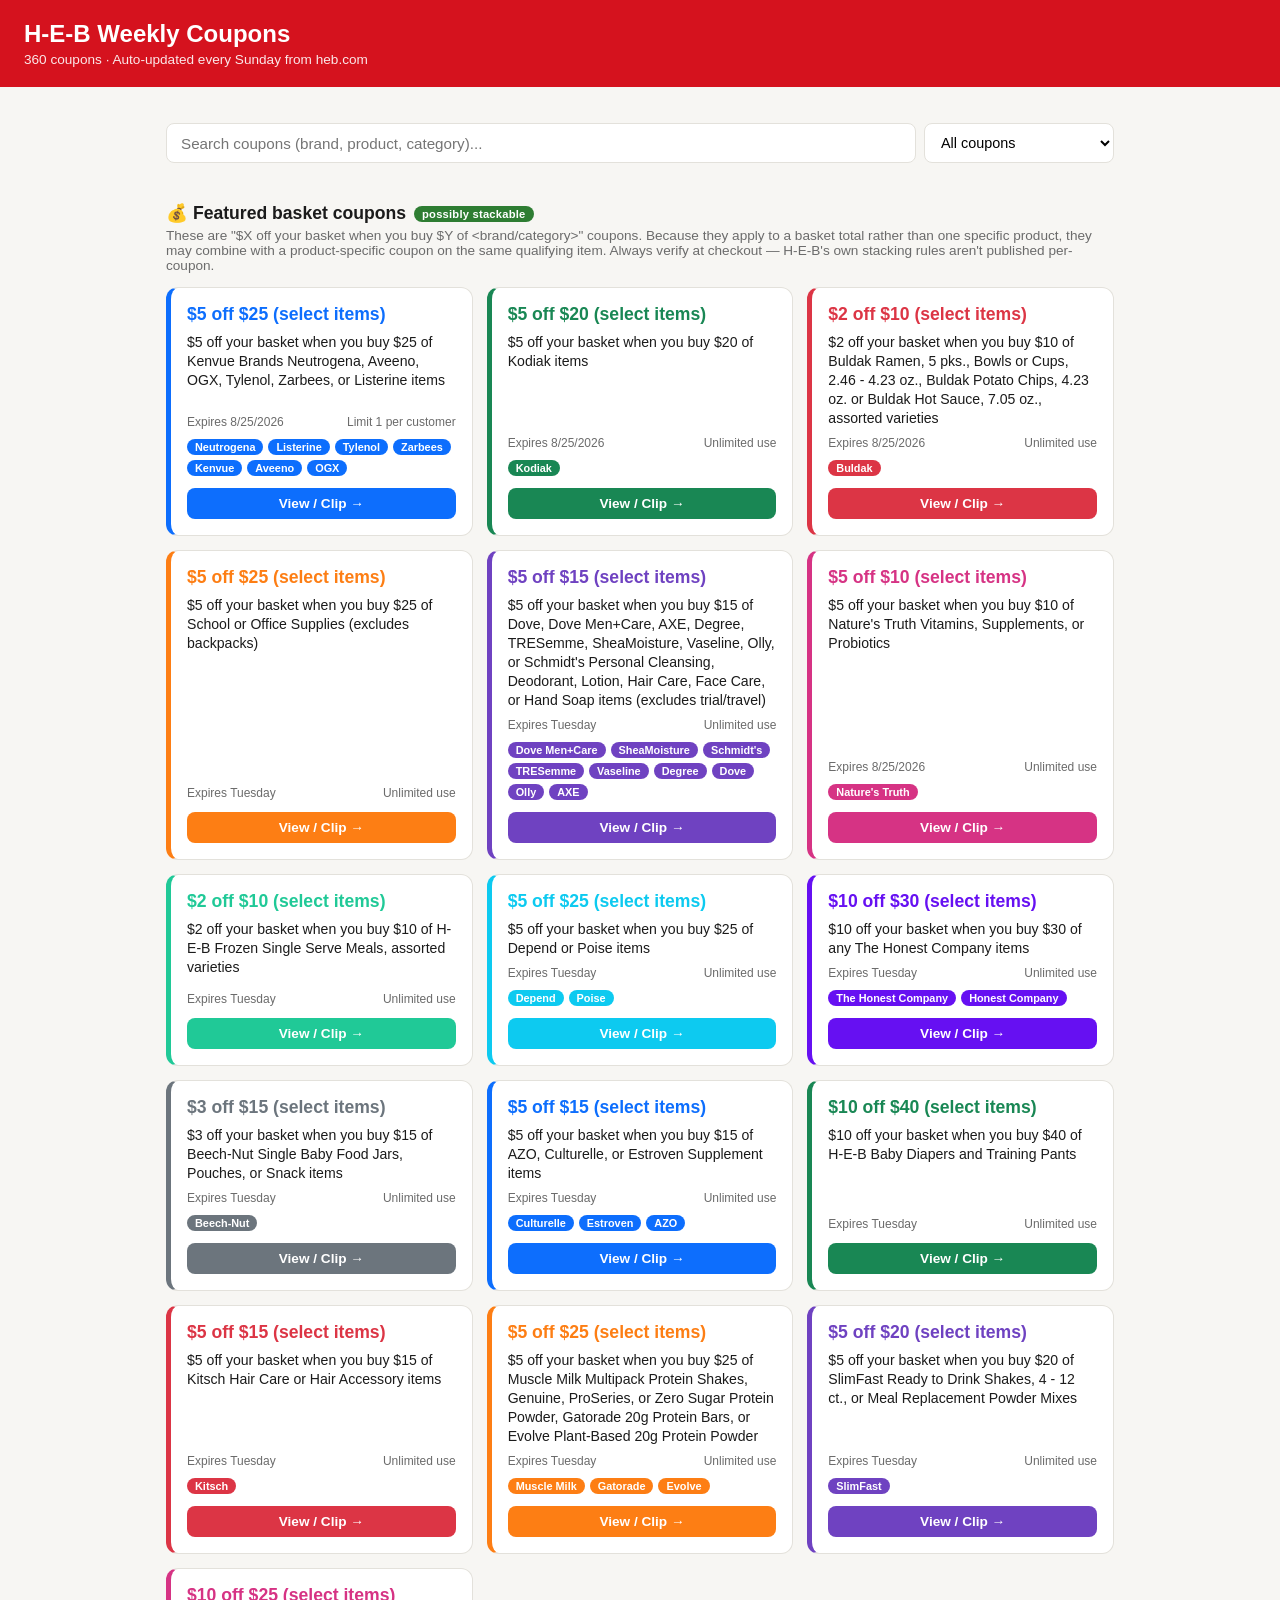
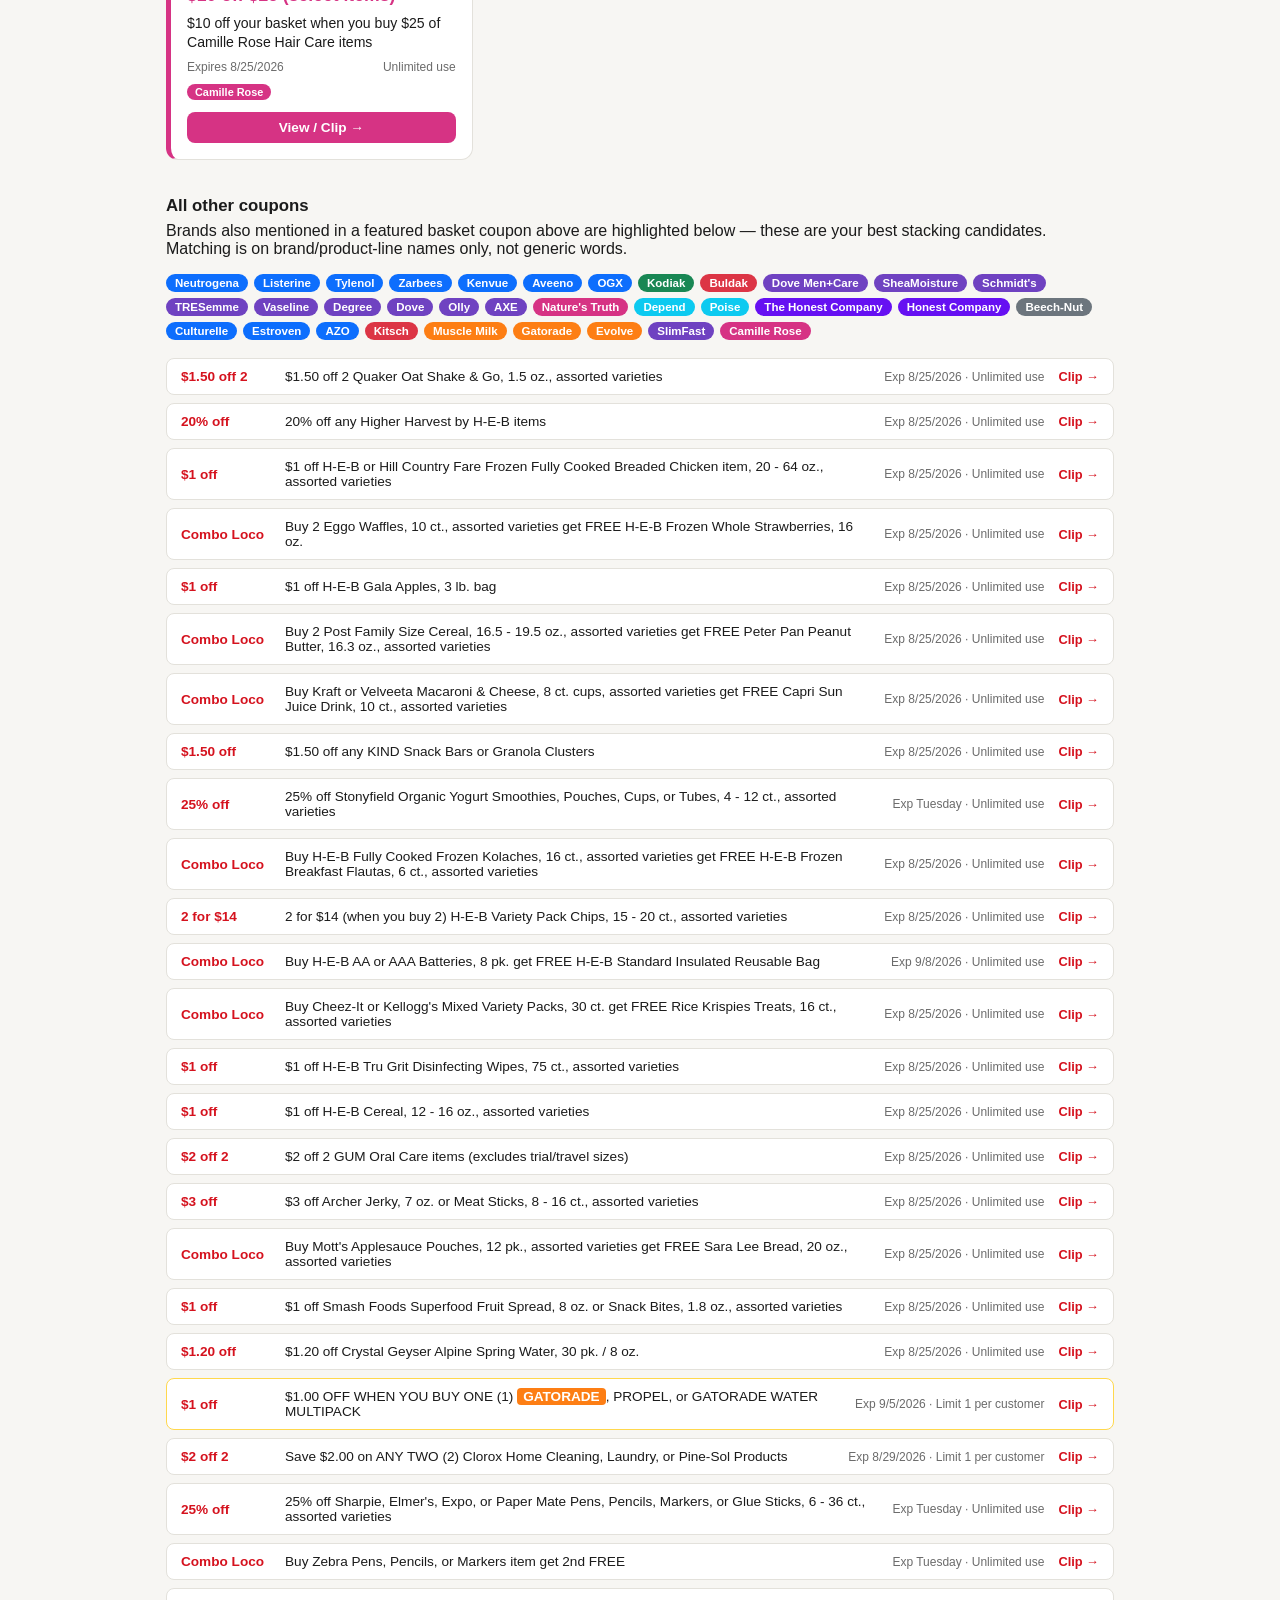
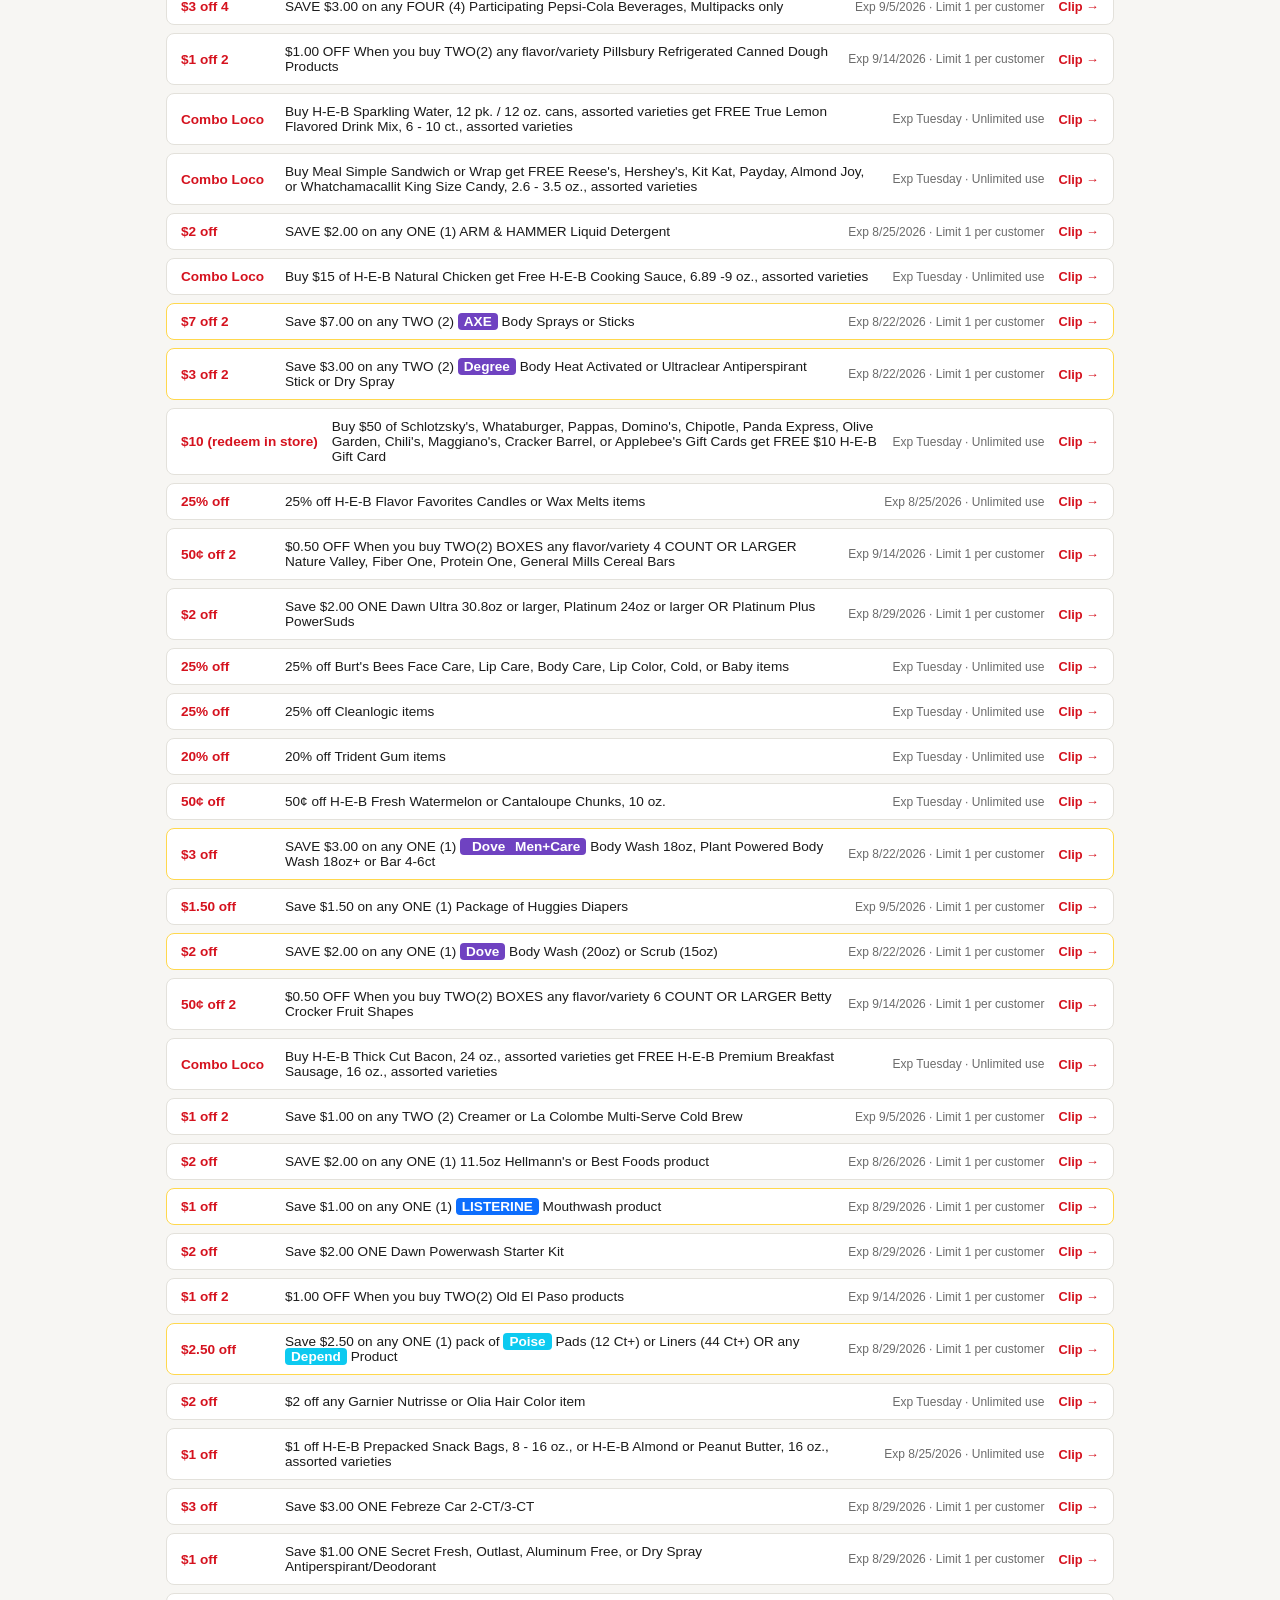
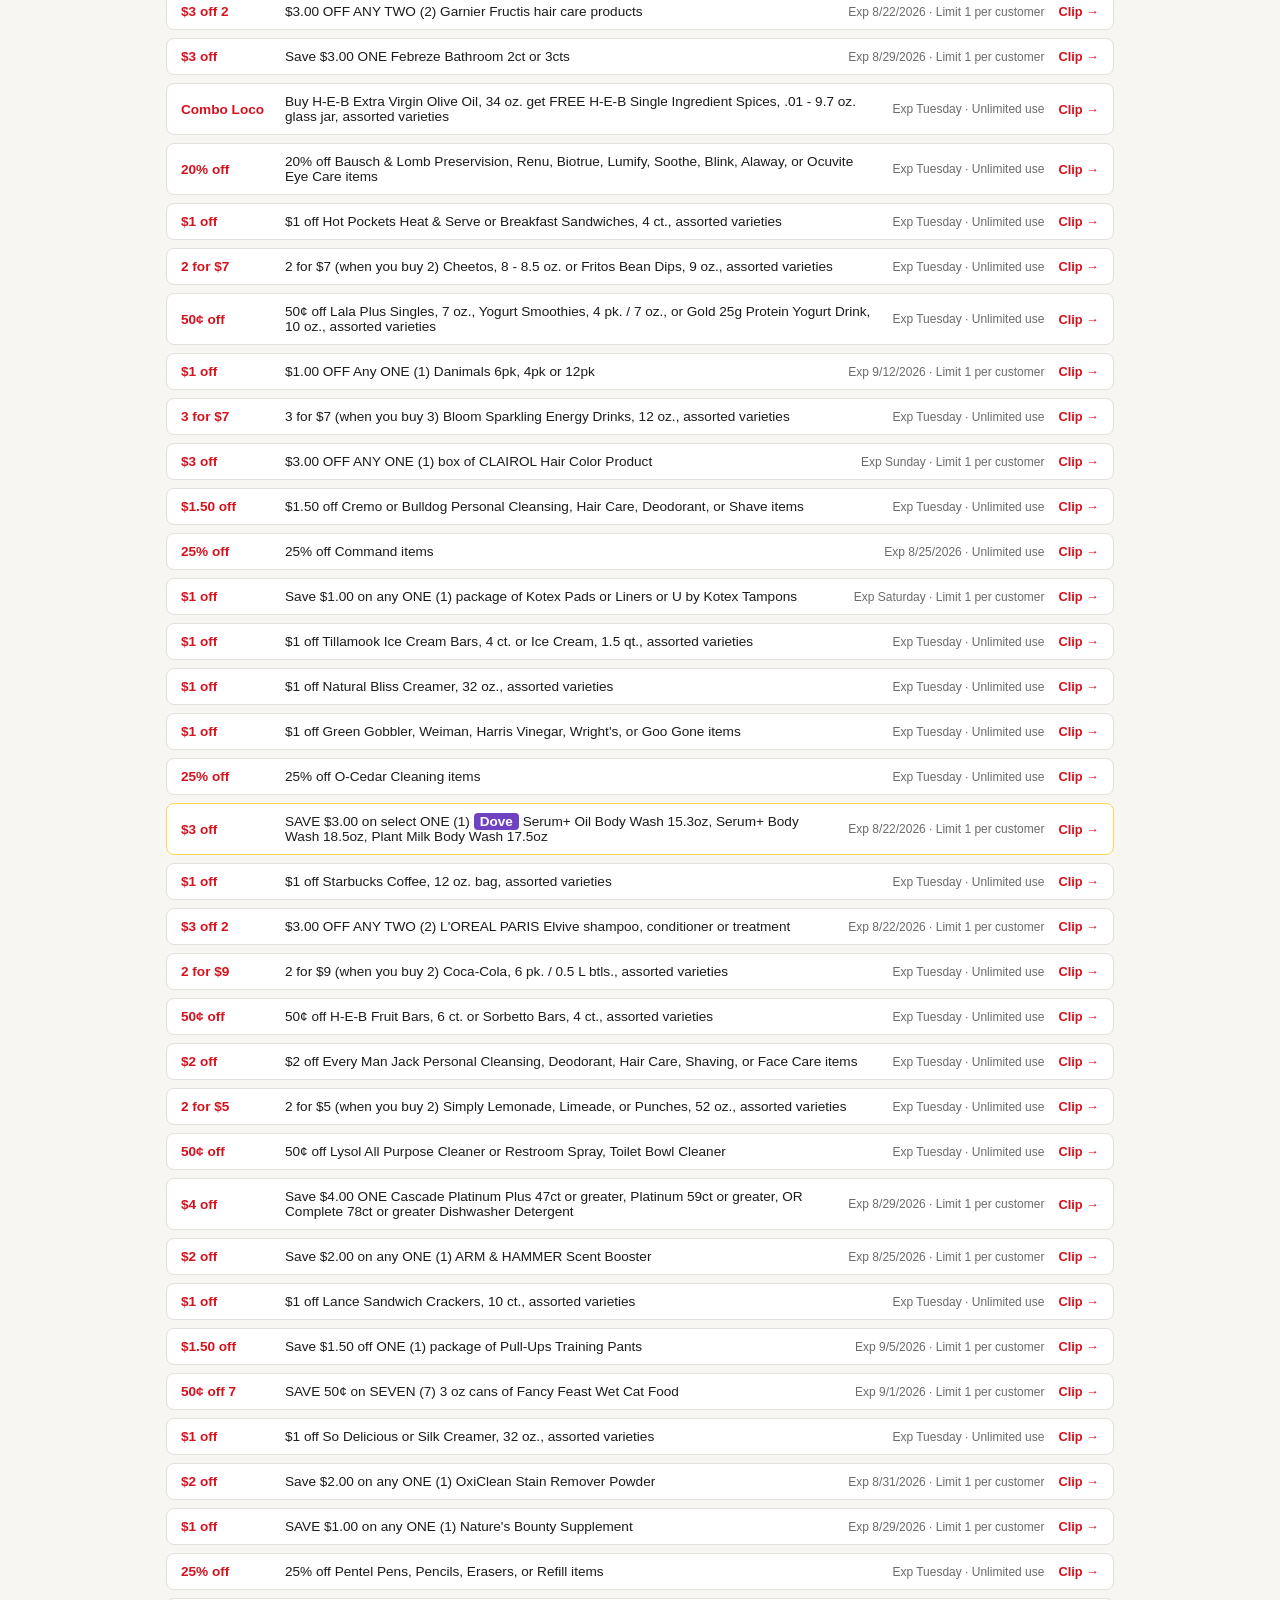
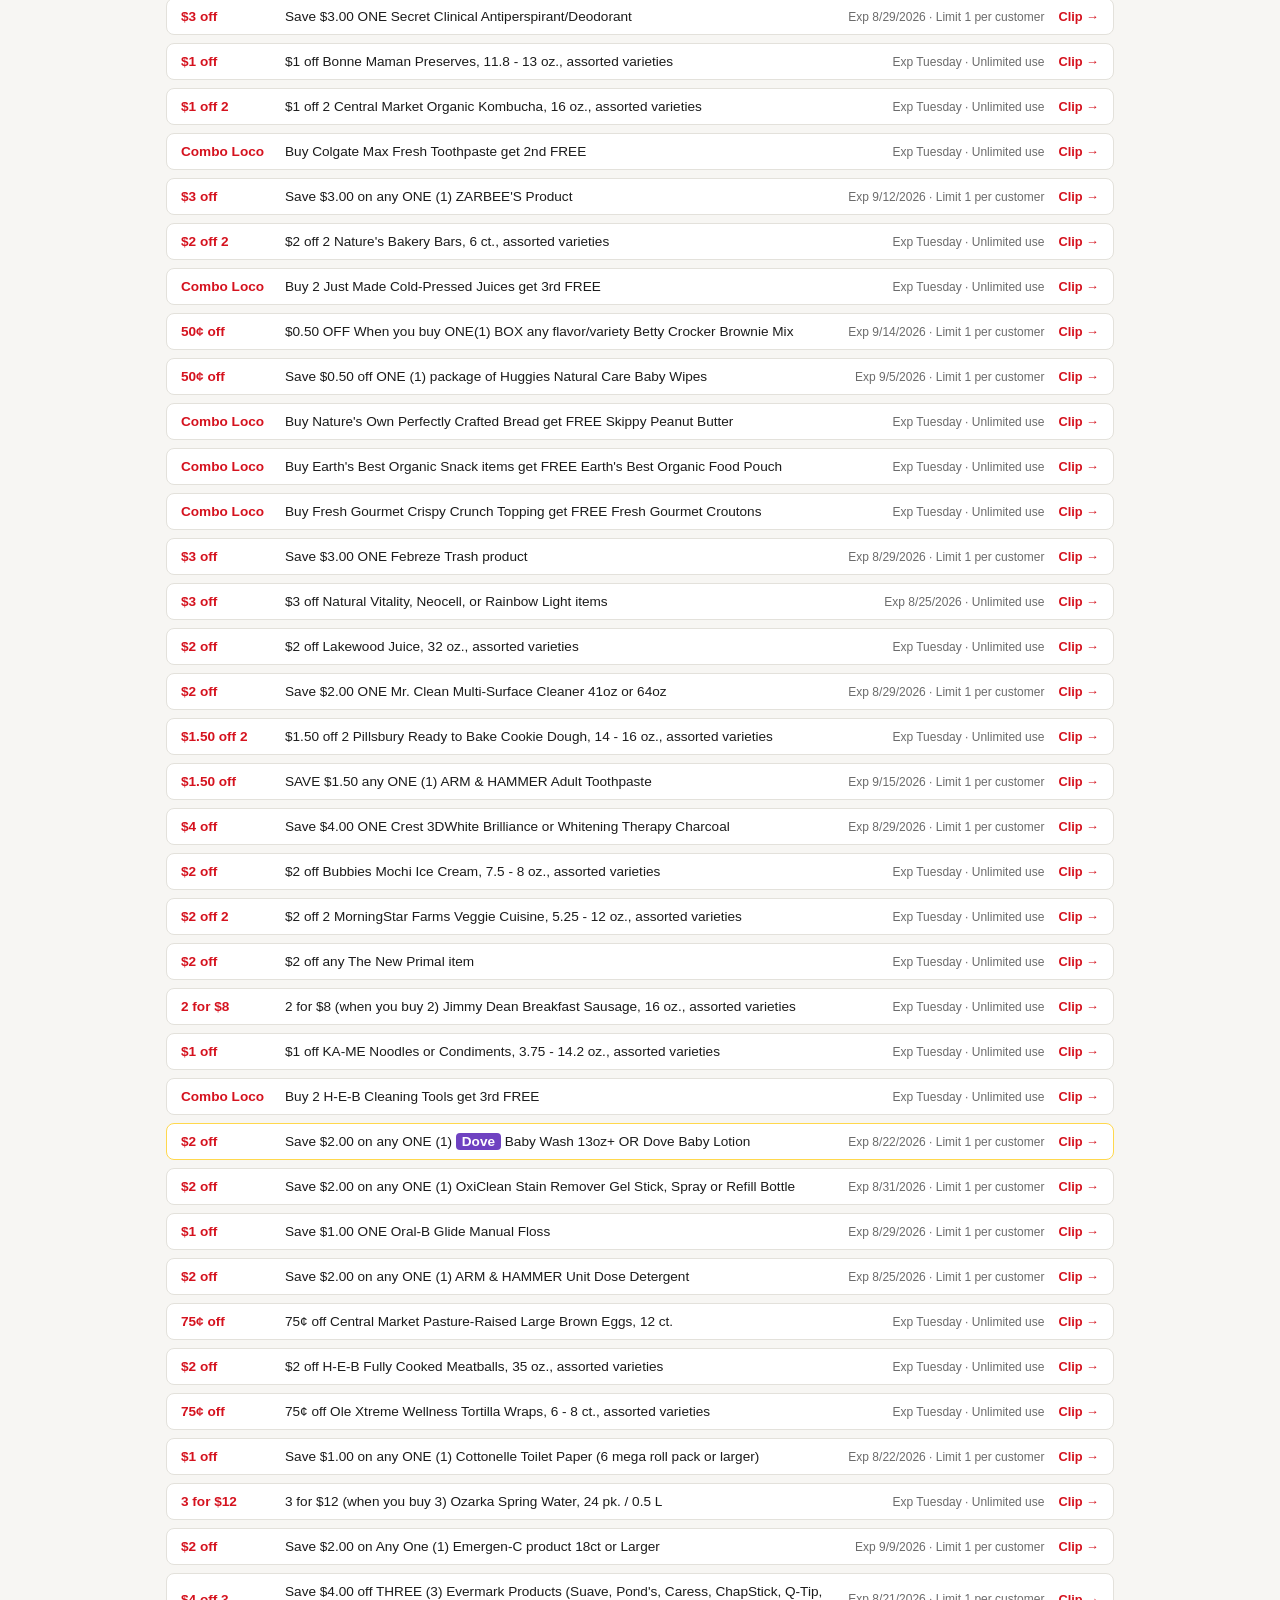
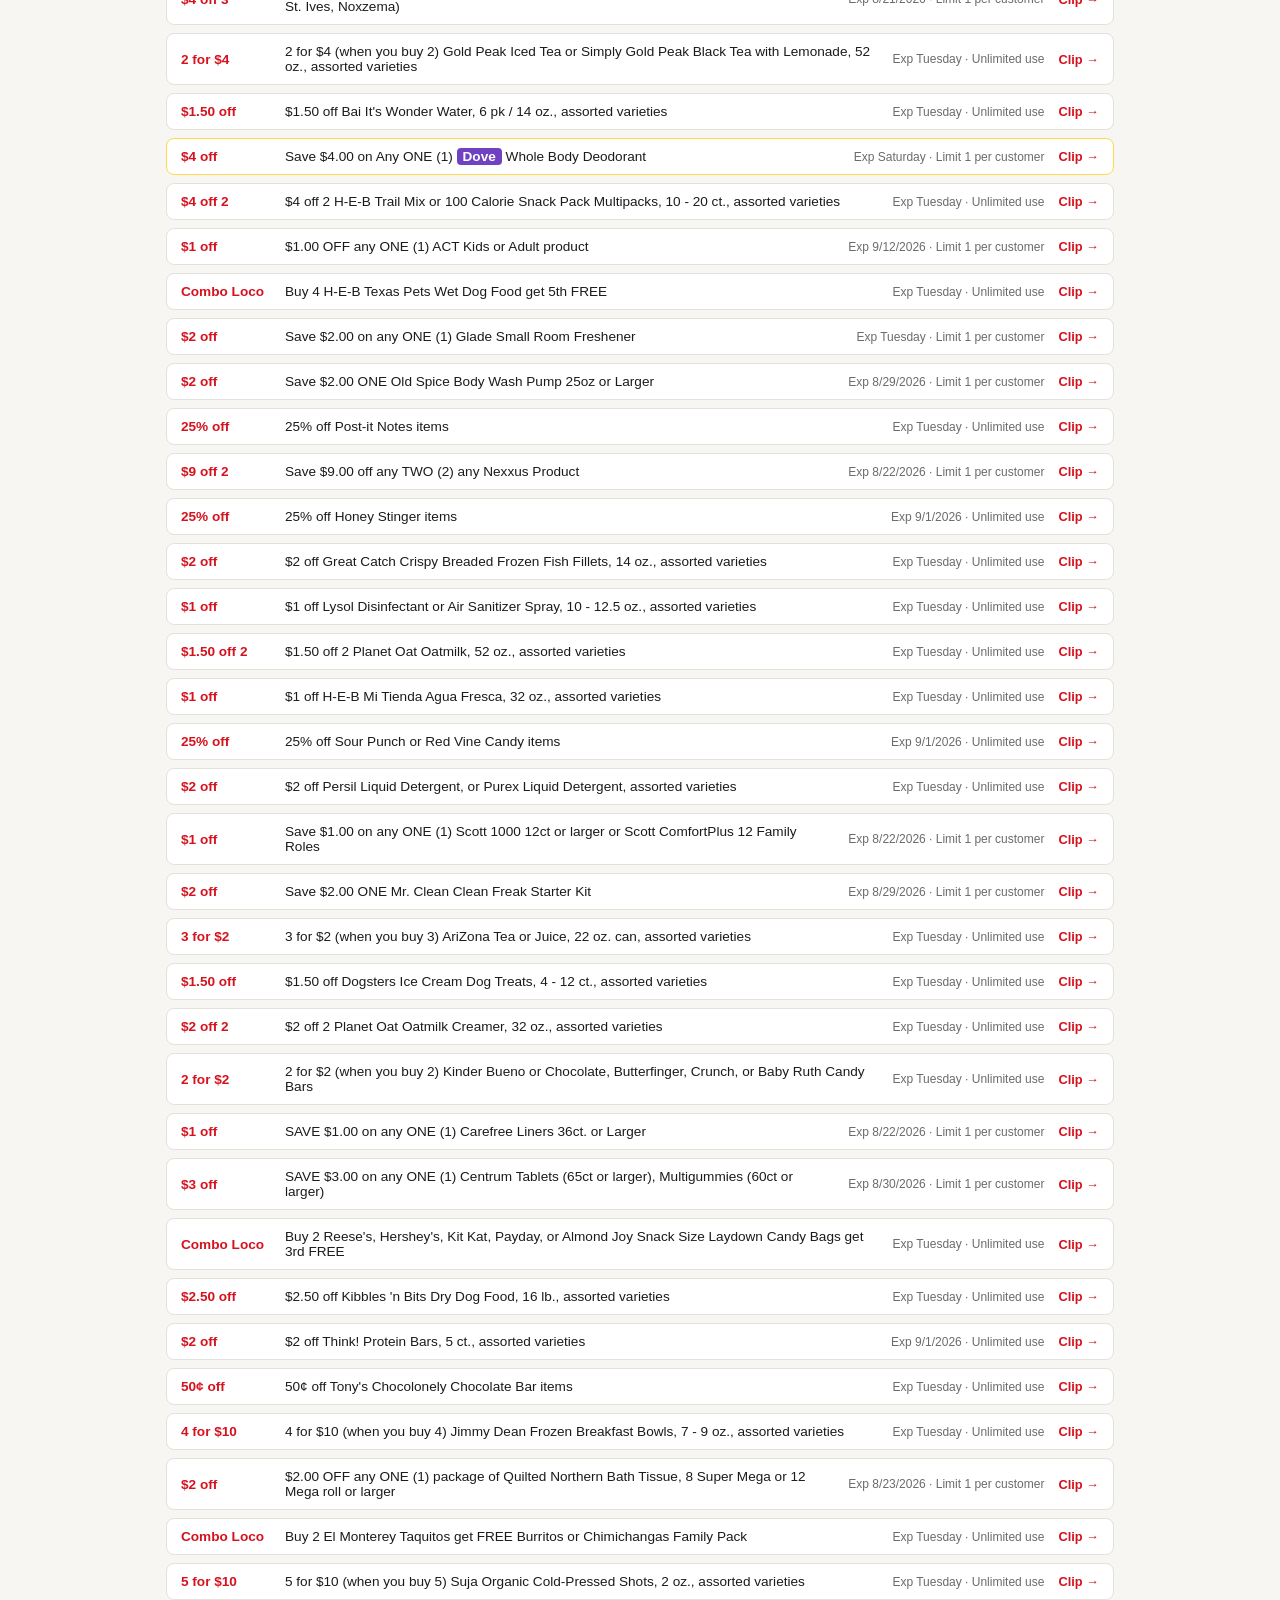
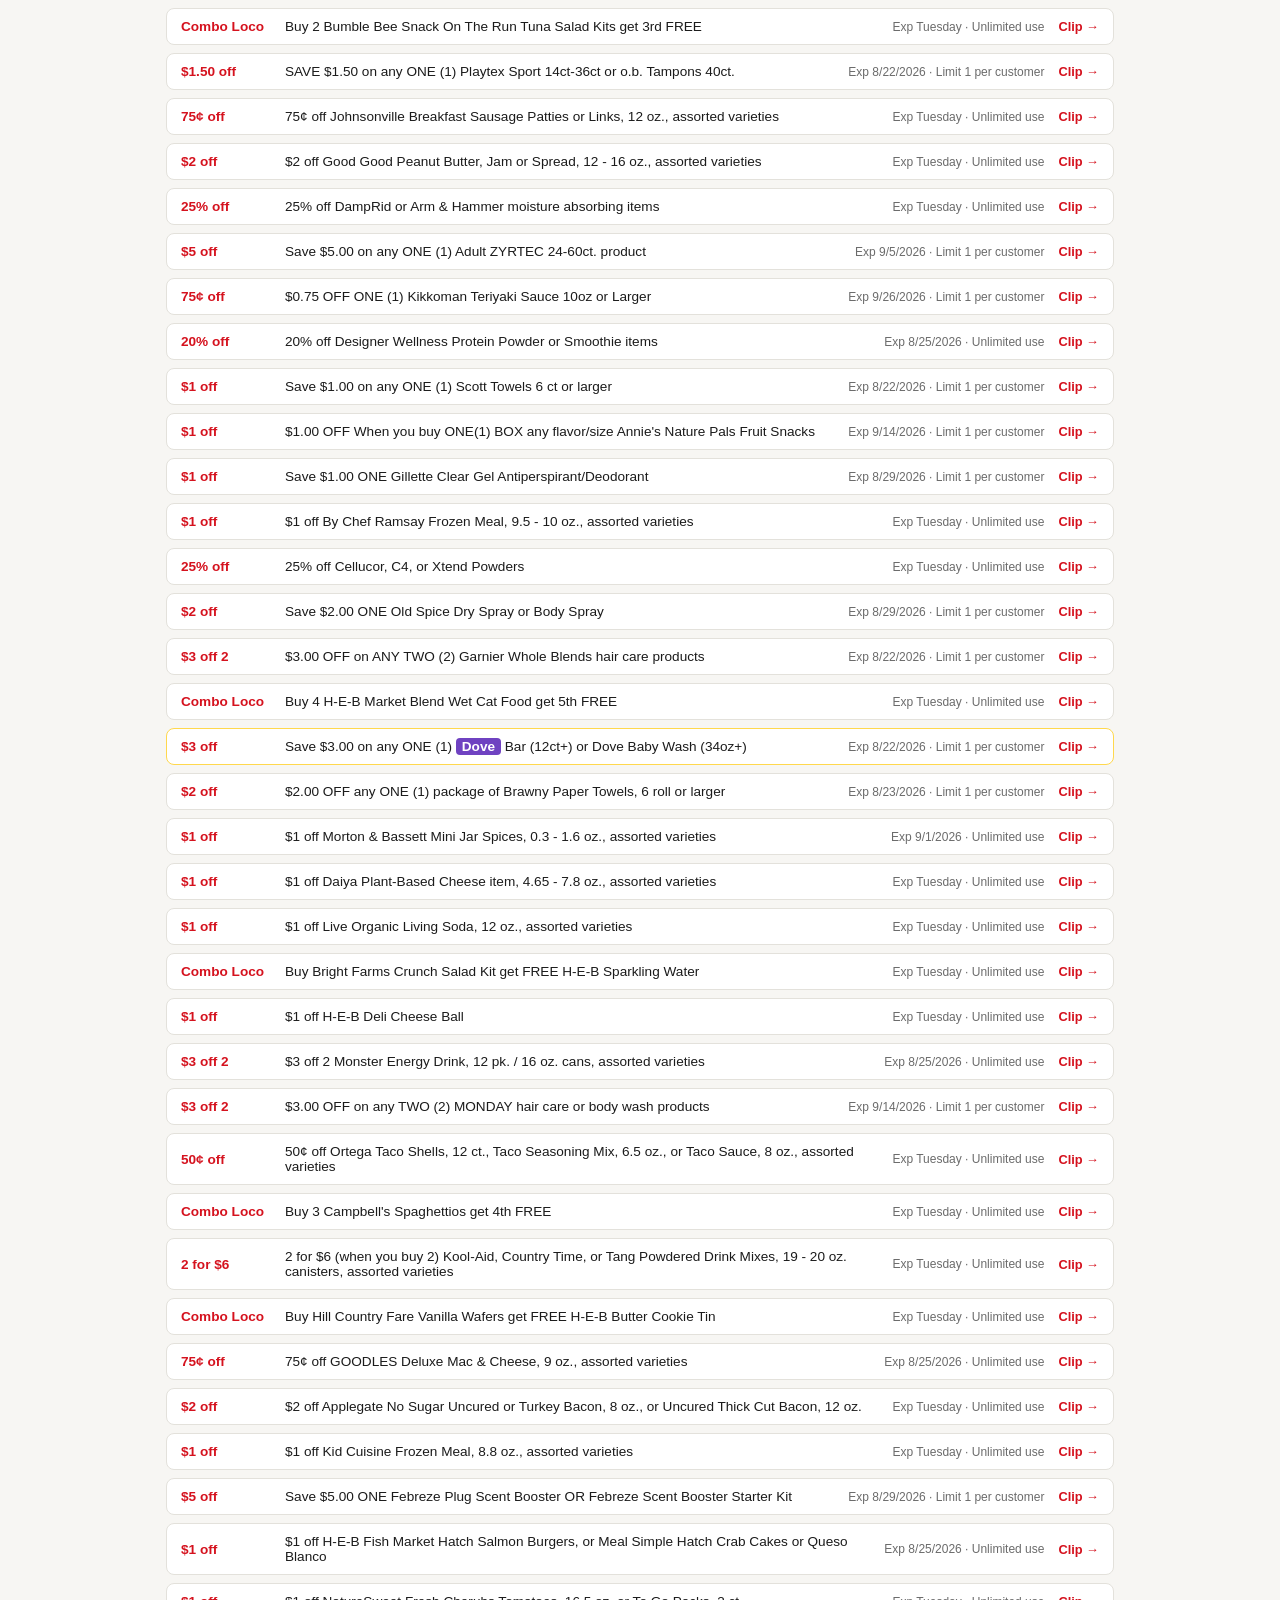
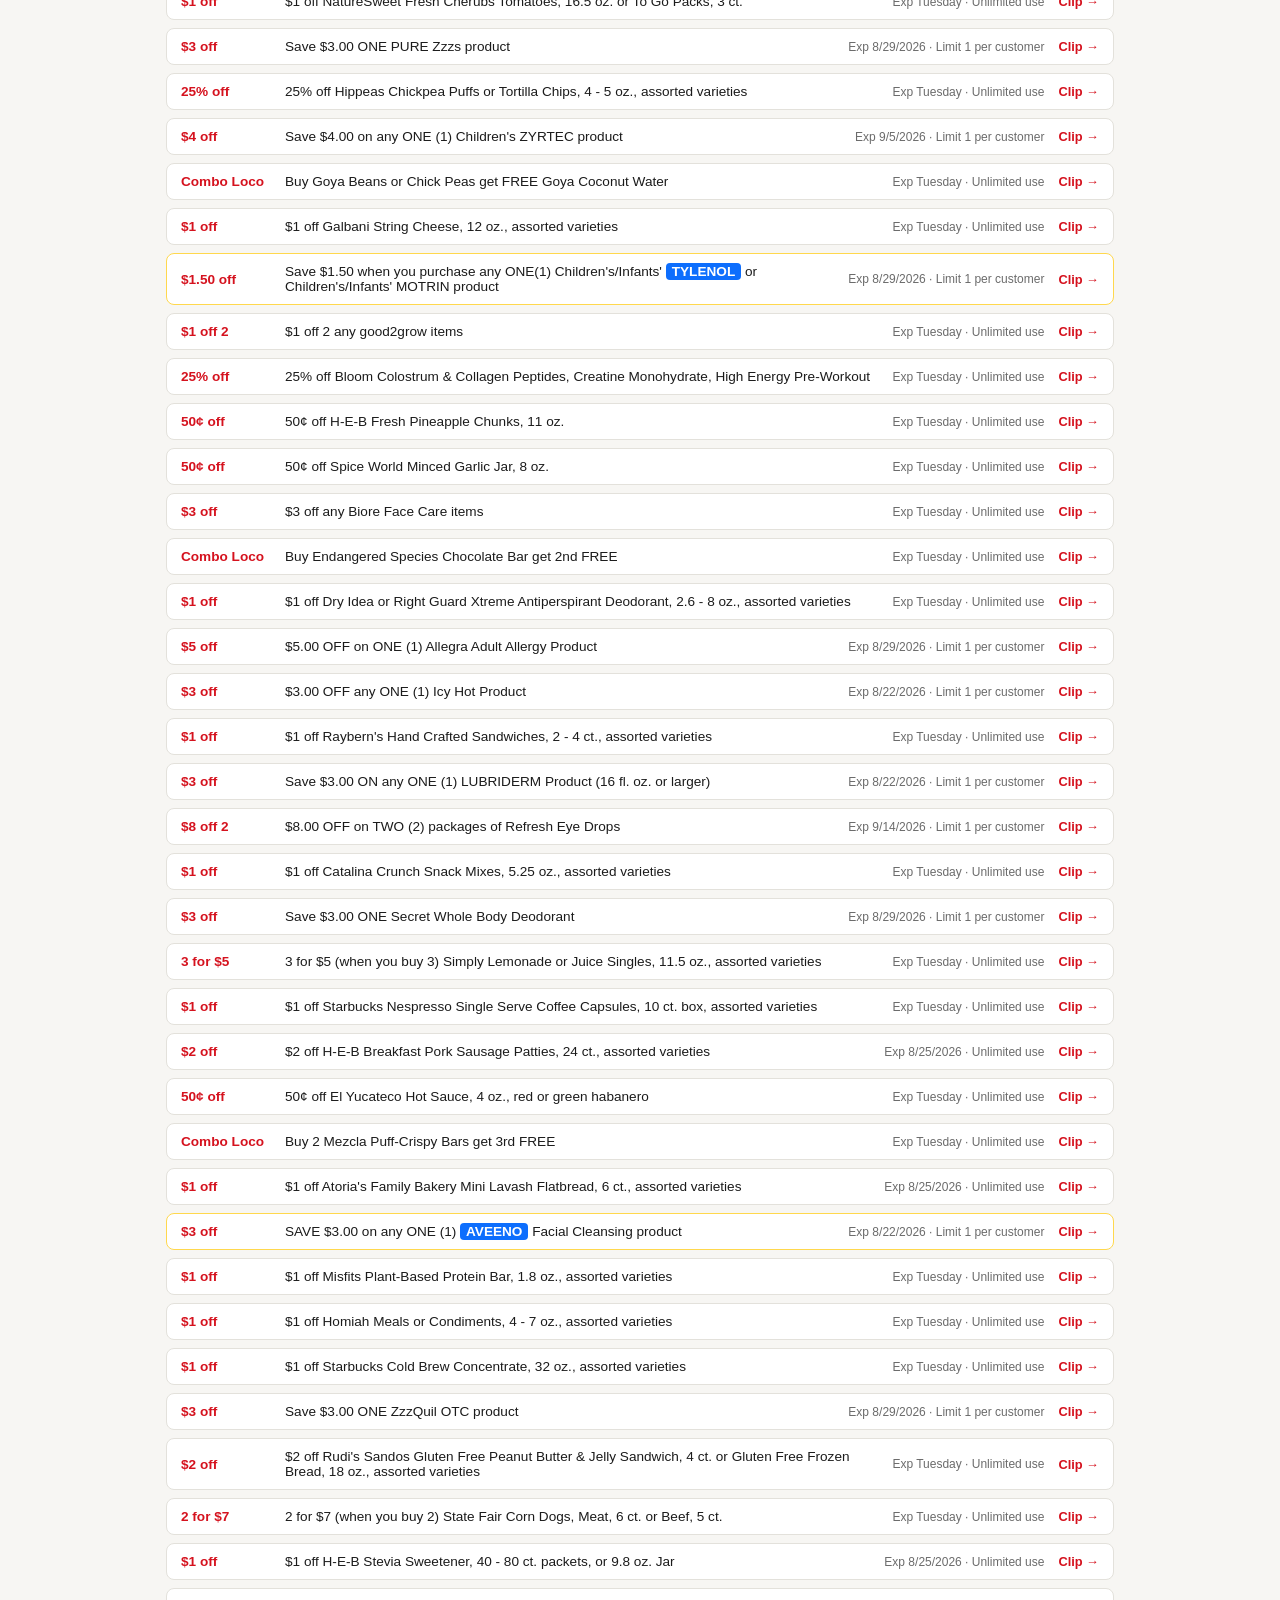
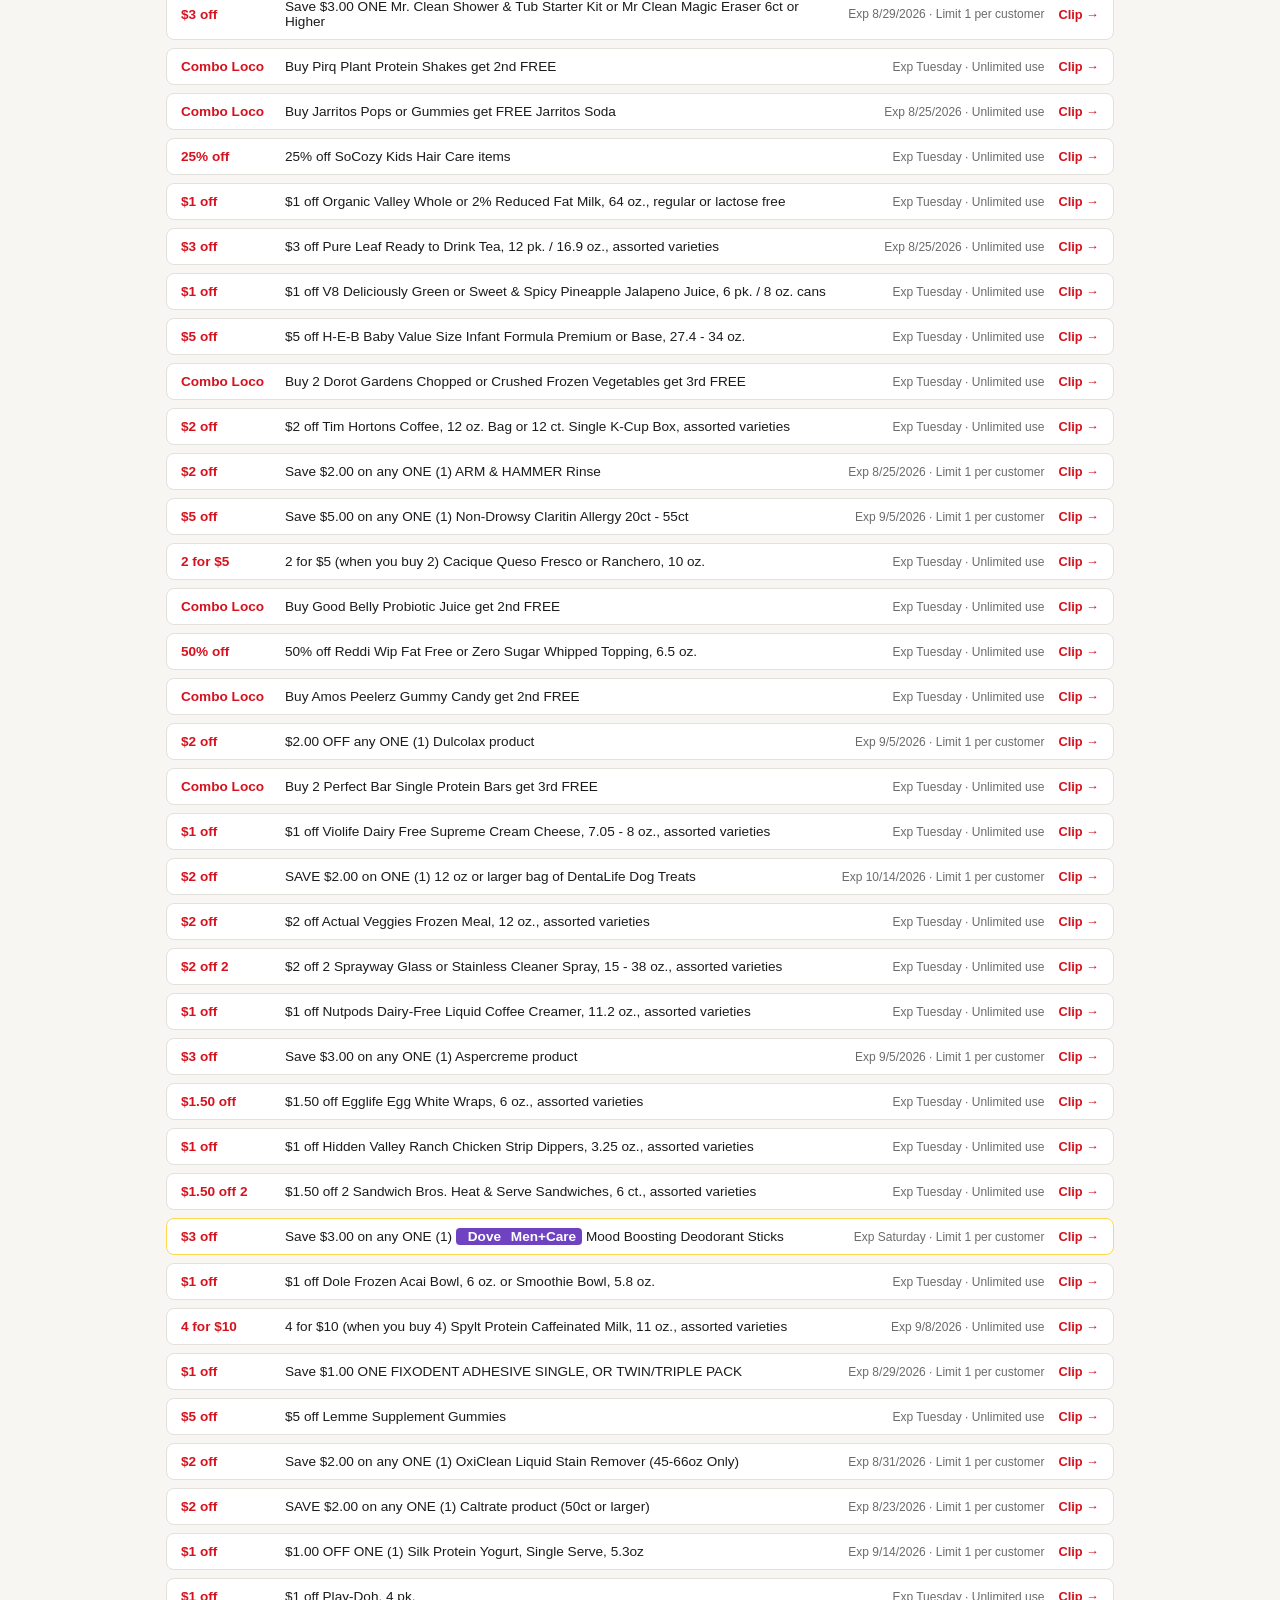
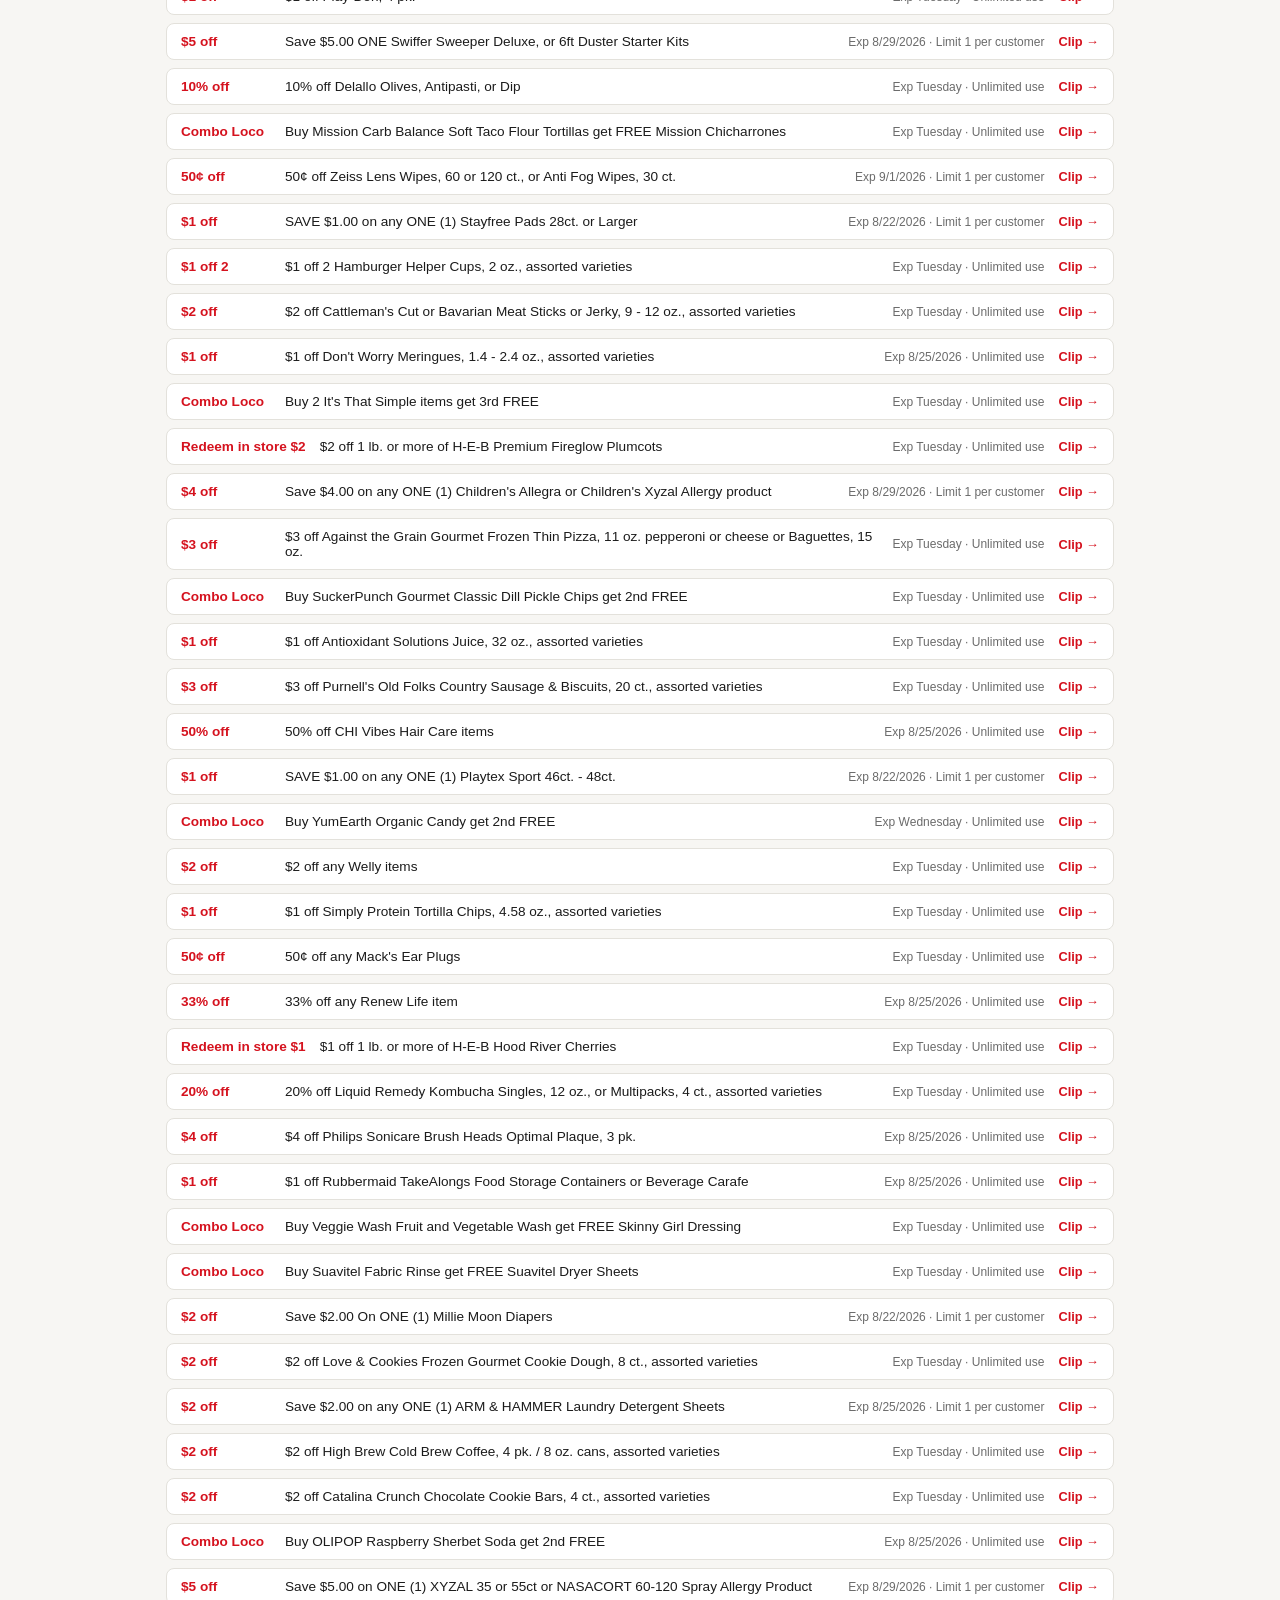
==== commit 102f3753: "22" ====
--- a/index.html
+++ b/index.html
@@ -354,76 +354,97 @@
   return str.replace(/[.*+?^${}()|[\]\\]/g, '\\$&');
 }
 
-const GENERIC_SEGMENT_WORDS = new Set([
-  // Whole segments consisting only of generic product-category words (no
-  // actual brand name) get dropped from matching entirely, so they can't
-  // light up unrelated coupons just because both happen to say "drink" or
-  // "food". Only real brand/line names should ever match.
-  'drink', 'drinks', 'food', 'foods', 'juice', 'juices', 'water', 'waters',
-  'snack', 'snacks', 'shake', 'shakes', 'powder', 'powders', 'bar', 'bars',
-  'wipe', 'wipes', 'gummy', 'gummies', 'supplement', 'supplements',
-  'product', 'products', 'item', 'items', 'care', 'wash', 'soap',
-  'lotion', 'cream', 'spray', 'gel', 'liquid', 'meal', 'meals',
-  'deodorant', 'shampoo', 'conditioner', 'cleansing', 'personal',
-  'assorted', 'varieties', 'variety', 'hair', 'face', 'body', 'skin',
-  'pouch', 'pouches', 'cup', 'cups', 'tube', 'tubes', 'bowl', 'bowls',
-  'jar', 'jars', 'bag', 'bags', 'box', 'boxes', 'can', 'cans', 'bottle',
-  'bottles', 'single', 'singles', 'multipack', 'multipacks',
-]);
-
-// Some category qualifiers are two-plus words and won't be caught by the
-// all-words-generic check above (e.g. "Hair Care" — "hair" alone might
-// describe a real brand elsewhere). Block these exact phrases outright.
-const GENERIC_SEGMENT_PHRASES = new Set([
-  'hair care', 'face care', 'body care', 'skin care', 'personal cleansing',
-  'hand soap', 'body wash', 'baby wash', 'body lotion', 'hair accessory',
-]);
-
-// Pull the brand/category names out of a single basket coupon's description,
-// e.g. "...when you buy $25 of Dove, AXE, Degree, or Schmidt's items" ->
-// ["Dove", "AXE", "Degree", "Schmidt's"]. Each comma/or-separated segment is
-// kept whole and used as-is for matching — no sub-word splitting — so a
-// generic word inside a longer brand phrase (like "Drink" in "SlimFast Ready
-// to Drink Shakes") can never match on its own elsewhere. A segment is
-// dropped if it's nothing but a generic category/product-type word or
-// phrase with no real brand name in it (e.g. "Hair Care", "Deodorant",
-// "assorted varieties").
-function extractBrandsFromDescription(description) {
-  const segmentRe = /buy\s+\$\d+(?:\.\d{2})?\s+of\s+(.+?)(?:\s+items?\b|\s+products?\b|\s*\(|$)/i;
-  const m = description.match(segmentRe);
-  if (!m) return [];
-  return m[1]
-    .replace(/\bor\b/gi, ',')
-    .replace(/\band\b/gi, ',')
-    .split(',')
-    .map(s => s.trim())
-    .filter(s => s.length > 1 && s.length < 40)
-    .filter(s => !/^[\d.,\-\/\s]+(oz|pk|pks|ct|lb|fl)\.?$/i.test(s))
-    .filter(s => !GENERIC_SEGMENT_PHRASES.has(s.toLowerCase()))
-    .filter(s => {
-      const words = s.toLowerCase().split(/\s+/);
-      return !words.every(w => GENERIC_SEGMENT_WORDS.has(w));
-    });
-}
-
-// Build { brandSegment: colorHex } across all featured coupons, matching
-// only on the whole clean brand/product-line segments (never individual
-// generic words), and attach each featured coupon's own segments + color
-// for its card chips.
+// A maintained dictionary of real brand / product-line names, built from
+// what's actually present in H-E-B's coupon catalog. This replaces trying to
+// parse brand names out of one basket-coupon sentence pattern with regex —
+// that approach was fragile (broke on any unusual phrasing) and imprecise
+// (had to fight off category words like "Hair Care" or "Deodorant" riding
+// along in the same comma list). A fixed dictionary matched with word
+// boundaries is simpler, more reliable, and easy to extend — add a new
+// brand name to the array below and it's immediately usable everywhere.
+const BRAND_DICTIONARY = [
+  "Kenvue","Neutrogena","Aveeno","OGX","Tylenol","Zarbee's","Zarbees","Listerine",
+  "Kodiak","Buldak",
+  "Dove Men+Care","Dove","AXE","Degree","TRESemme","SheaMoisture","Vaseline",
+  "Olly","Schmidt's",
+  "Nature's Truth","Nature's Bounty","Nature's Own","Nature's Bakery",
+  "Depend","Poise",
+  "The Honest Company","Honest Company",
+  "Beech-Nut",
+  "AZO","Culturelle","Estroven",
+  "Kitsch",
+  "Muscle Milk","Gatorade","Evolve",
+  "SlimFast",
+  "Camille Rose",
+  "Garnier Fructis","Garnier Whole Blends","Garnier Nutrisse","Garnier",
+  "Febreze","Secret","Old Spice","Gillette","Clairol","Cremo","Bulldog",
+  "Kotex","U by Kotex","Tillamook","L'OREAL","L'Oreal Paris","Elvive",
+  "Cascade","OxiClean","Pentel","Bonne Maman",
+  "Central Market","Colgate","Betty Crocker","Huggies","Skippy",
+  "Earth's Best","Fresh Gourmet","Natural Vitality","Neocell","Rainbow Light",
+  "Lakewood","Mr. Clean","Pillsbury","ARM & HAMMER","Crest",
+  "MorningStar Farms","The New Primal","Jimmy Dean","KA-ME","Oral-B",
+  "Cottonelle","Ozarka","Emergen-C","Evermark","Suave","Pond's","Caress",
+  "ChapStick","Q-Tip","St. Ives","Noxzema","Gold Peak","Bai","ACT",
+  "Glade","Post-it","Nexxus","Honey Stinger","Lysol","Planet Oat",
+  "Persil","Purex","Scott","AriZona","Kibbles 'n Bits","Think!",
+  "Quilted Northern","El Monterey","Suja","Bumble Bee","Playtex",
+  "Johnsonville","Good Good","DampRid","ZYRTEC","Kikkoman",
+  "Annie's","Cellucor","C4","Xtend","Monster Energy",
+  "MONDAY","Ortega","Campbell's","Kool-Aid","Country Time","Tang",
+  "Hill Country Fare","GOODLES","Applegate","Kid Cuisine",
+  "NatureSweet","PURE Zzzs","Hippeas","Goya","Galbani","MOTRIN",
+  "good2grow","Bloom","Biore","Right Guard","Allegra","Icy Hot",
+  "Raybern's","LUBRIDERM","Refresh","Catalina Crunch","ZzzQuil",
+  "Rudi's","State Fair","Jarritos","SoCozy","Organic Valley",
+  "Pure Leaf","V8","Cacique","Good Belly","Reddi Wip","Amos Peelerz",
+  "Dulcolax","Perfect Bar","Violife","DentaLife","Actual Veggies",
+  "Sprayway","Nutpods","Aspercreme","Egglife","Hidden Valley Ranch",
+  "Sandwich Bros.","Dole","Spylt","FIXODENT","Lemme","Caltrate","Silk",
+  "Play-Doh","Swiffer","Delallo","Mission","Zeiss","Stayfree",
+  "Hamburger Helper","Cattleman's","Purnell's","CHI",
+  "Welly","Simply Protein","Mack's","Renew Life","Philips Sonicare",
+  "Rubbermaid","Veggie Wash","Skinny Girl","Suavitel","Millie Moon",
+  "High Brew","OLIPOP","XYZAL","NASACORT","Moontail","Yumi",
+  "Bigelow","Unisom","Afrin","TruSkin","Beyond","That's It",
+  "Saba","Jones Dairy Farm","Florastor","Macadamia","Pirq",
+  "August","Taste Republic","Lesser Evil","Harry's","Good Sense",
+  "South 40","Aquage","Copra Coconuts","Koko & Karma",
+  "Fancy Feast","Ricos","Pocky","Biz","Coro","Country Crock","Claritin",
+  "Lean Body","Palmetto","Hims","Storm","Unbound Snacks","Blue Bottle",
+  "Always Discreet","Flamingo",
+].sort((a, b) => b.length - a.length); // longest-first so "Dove Men+Care" is
+                                        // checked before plain "Dove"
+
+// Which dictionary brands are actually present in one coupon's text.
+// Word-boundary matching (not comma-splitting one sentence) means this works
+// identically whether the brand appears in a featured basket coupon or a
+// completely unrelated single-item coupon — the two sides of a match are
+// found the exact same way.
+function findBrandsInText(description) {
+  const found = new Set();
+  for (const brand of BRAND_DICTIONARY) {
+    const re = new RegExp('\\b' + escapeRegExp(brand) + '\\b', 'i');
+    if (re.test(description)) found.add(brand);
+  }
+  return found;
+}
+
+// Assigns each featured coupon a color and its own matched brand set (for
+// chips), then returns { brand: colorHex } for every brand that appears in
+// at least one featured coupon — that's the full set of "stackable" brands
+// to look for and highlight in the general list.
 function buildBrandColorMap(featuredList) {
   const brandColorMap = {};
   featuredList.forEach((c, i) => {
     const color = colorForIndex(i);
-    const segments = extractBrandsFromDescription(c.description);
-    c.brands = segments;       // shown as chips on the card
+    const brands = findBrandsInText(c.description);
+    c.brands = Array.from(brands);   // shown as chips on the card
     c.color = color;
-    segments.forEach(term => {
-      if (!(term in brandColorMap)) {
-        brandColorMap[term] = color;
-      }
+    brands.forEach(brand => {
+      if (!(brand in brandColorMap)) brandColorMap[brand] = color;
     });
   });
-  // Longest terms first so "Dove Men+Care" matches before plain "Dove"
   const ordered = {};
   Object.keys(brandColorMap)
     .sort((a, b) => b.length - a.length)
@@ -435,7 +456,7 @@
   let result = escapeHTML(text);
   Object.keys(brandColorMap).forEach(brand => {
     const color = brandColorMap[brand];
-    const re = new RegExp(`(${escapeRegExp(escapeHTML(brand))})`, 'i');
+    const re = new RegExp(`\\b(${escapeRegExp(escapeHTML(brand))})\\b`, 'i');
     if (re.test(result)) {
       result = result.replace(re, `<span class="brand-hit" style="background:${color}">$1</span>`);
     }
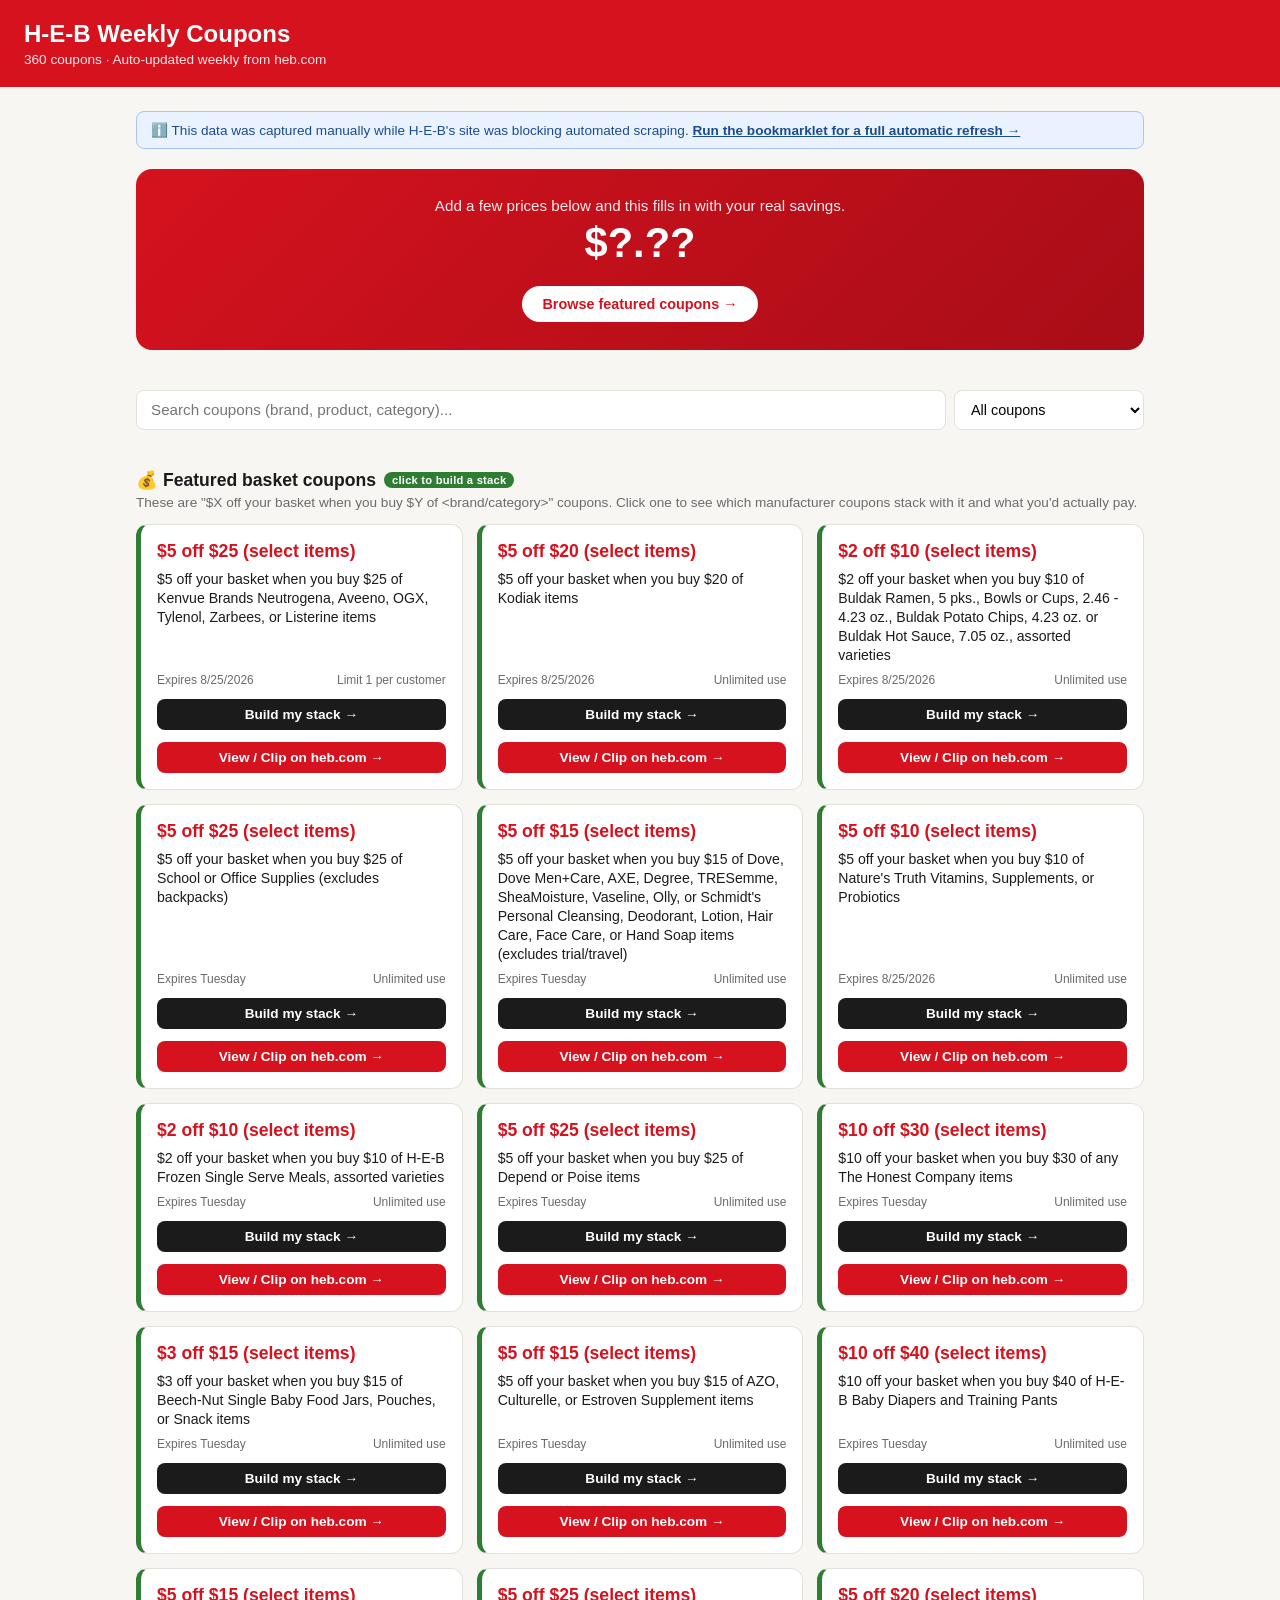
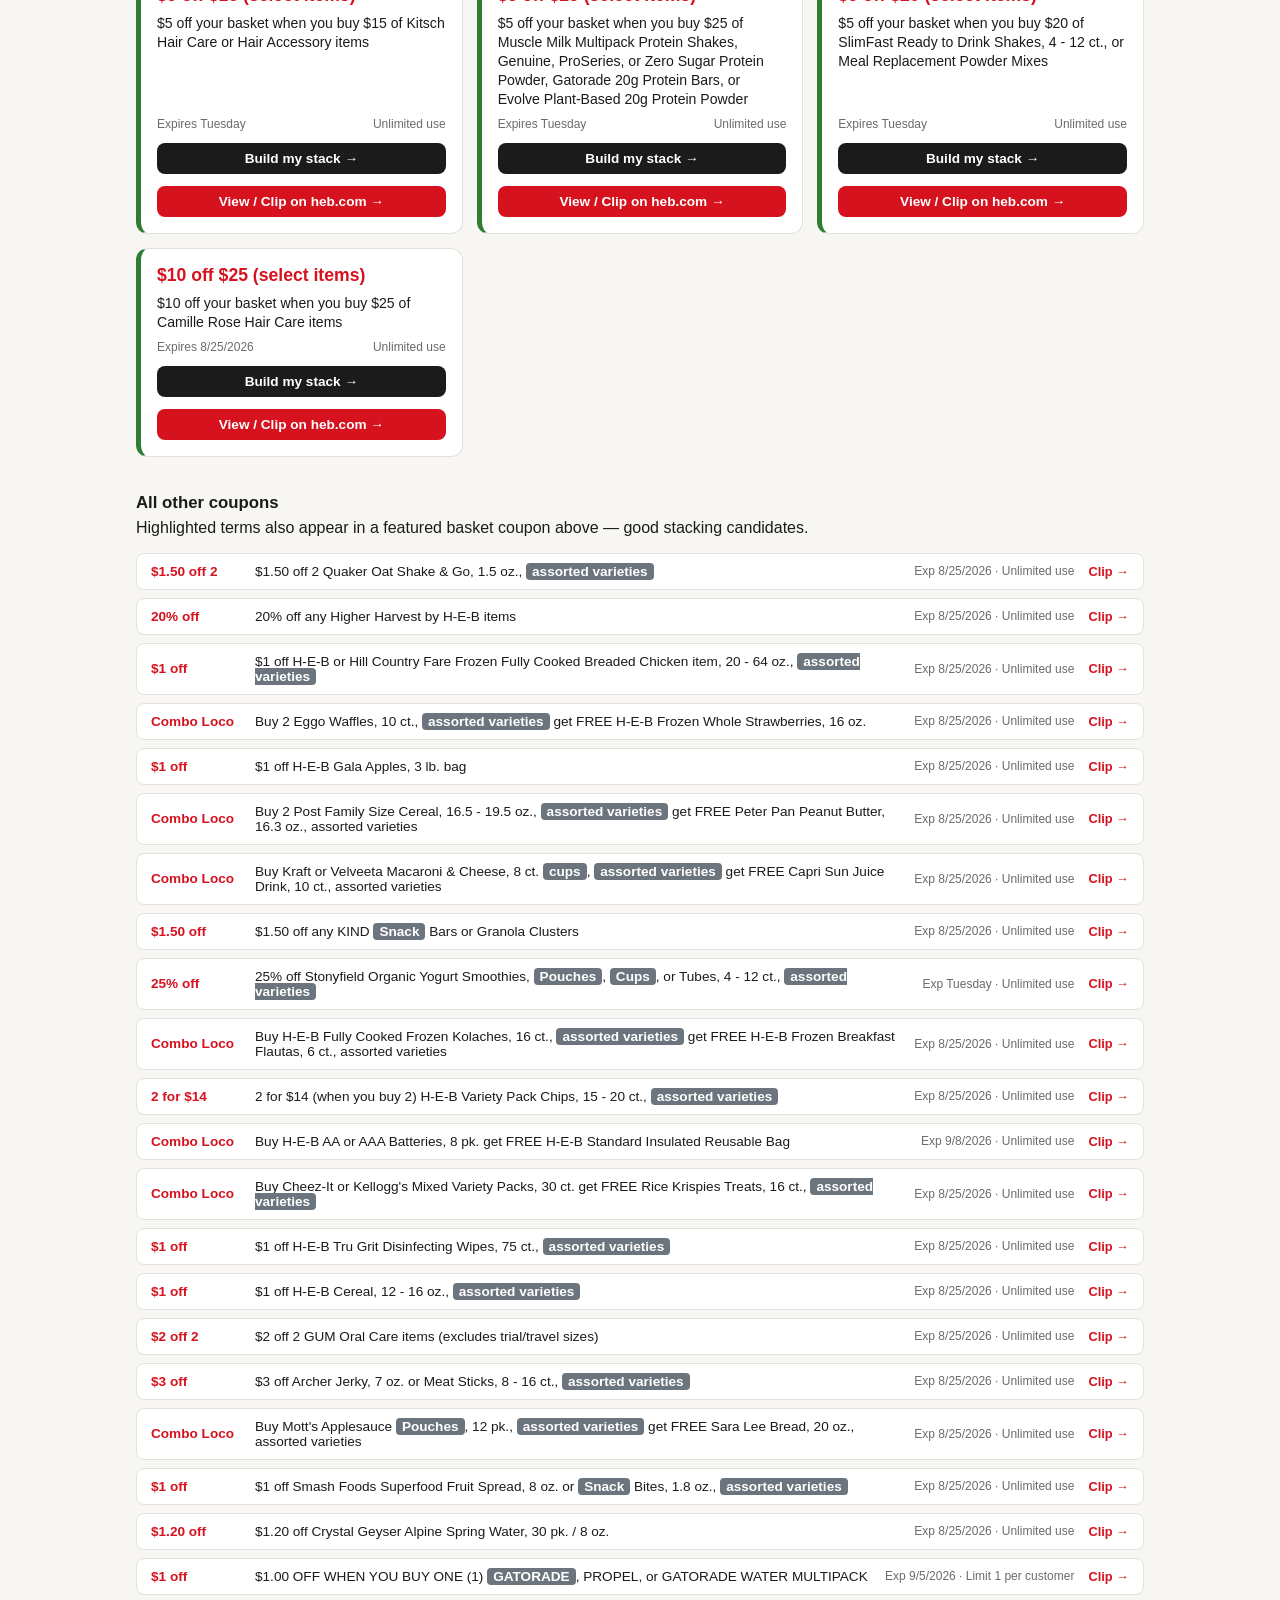
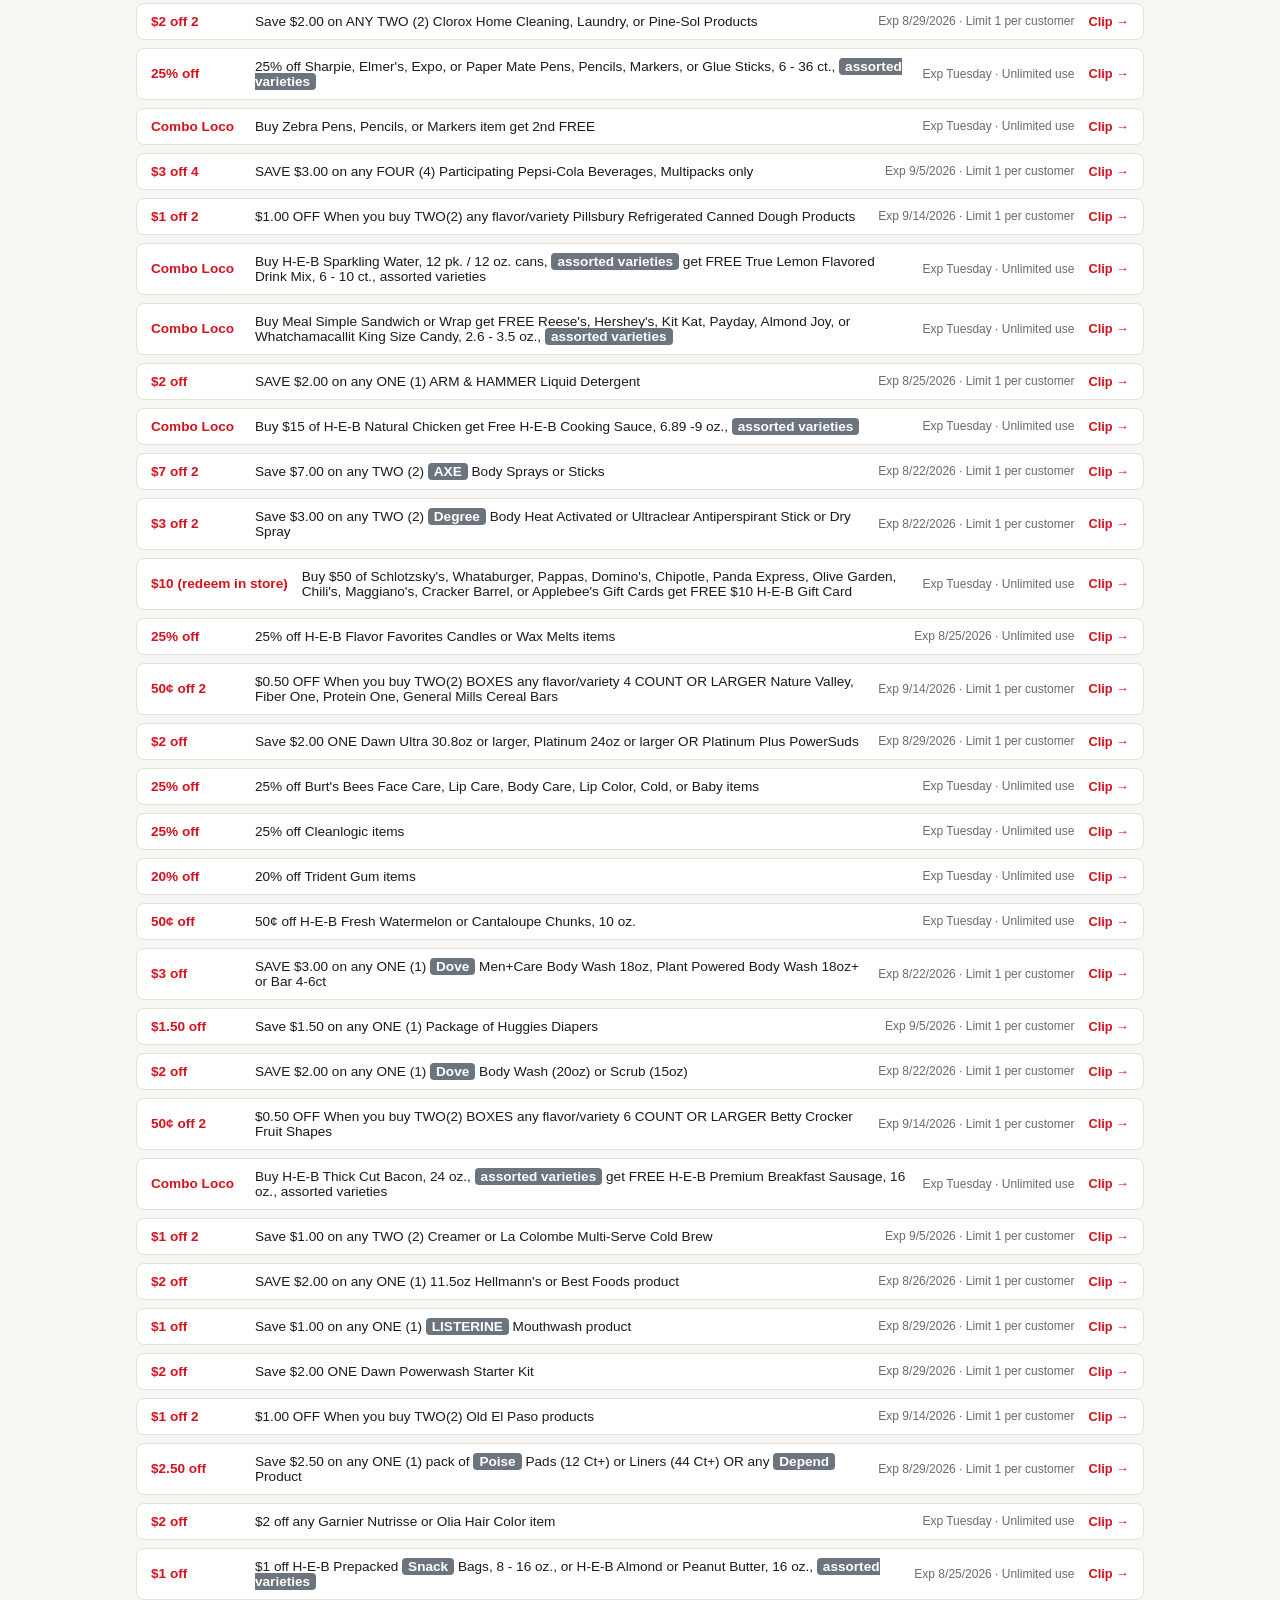
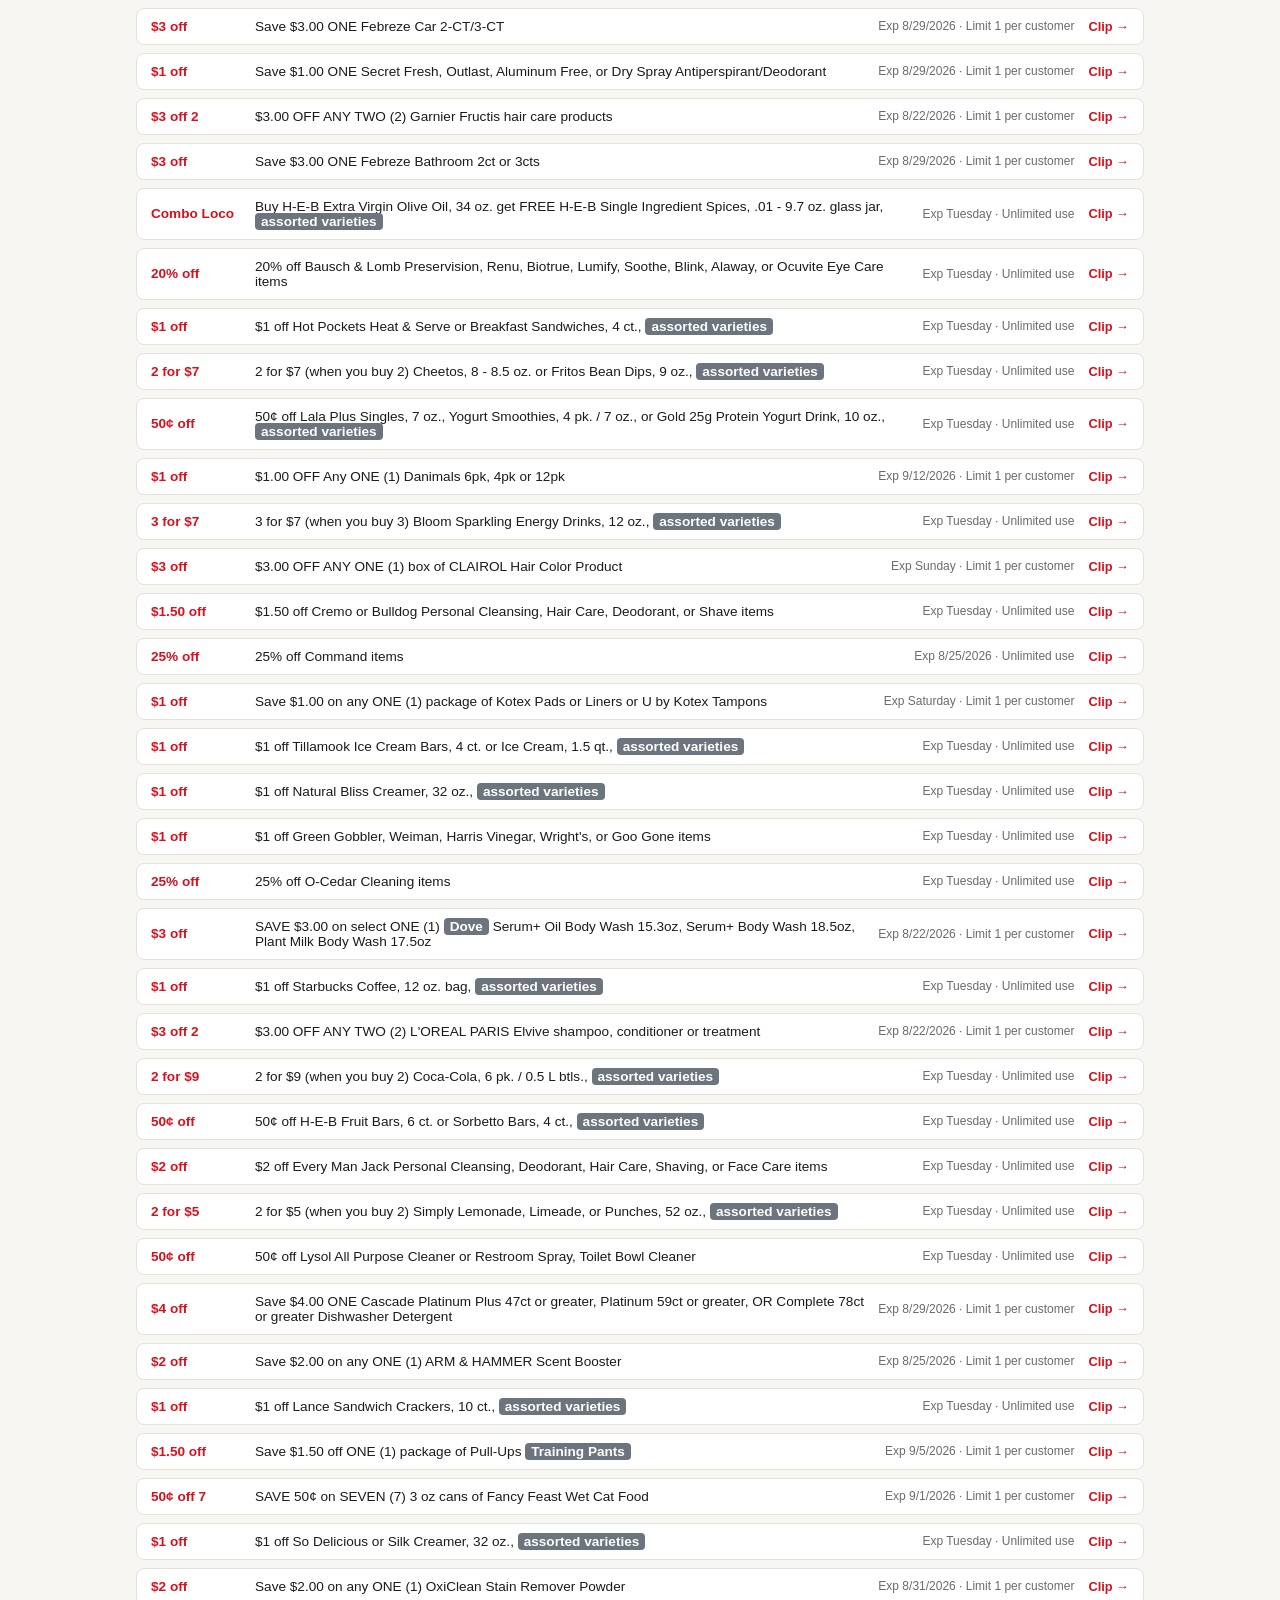
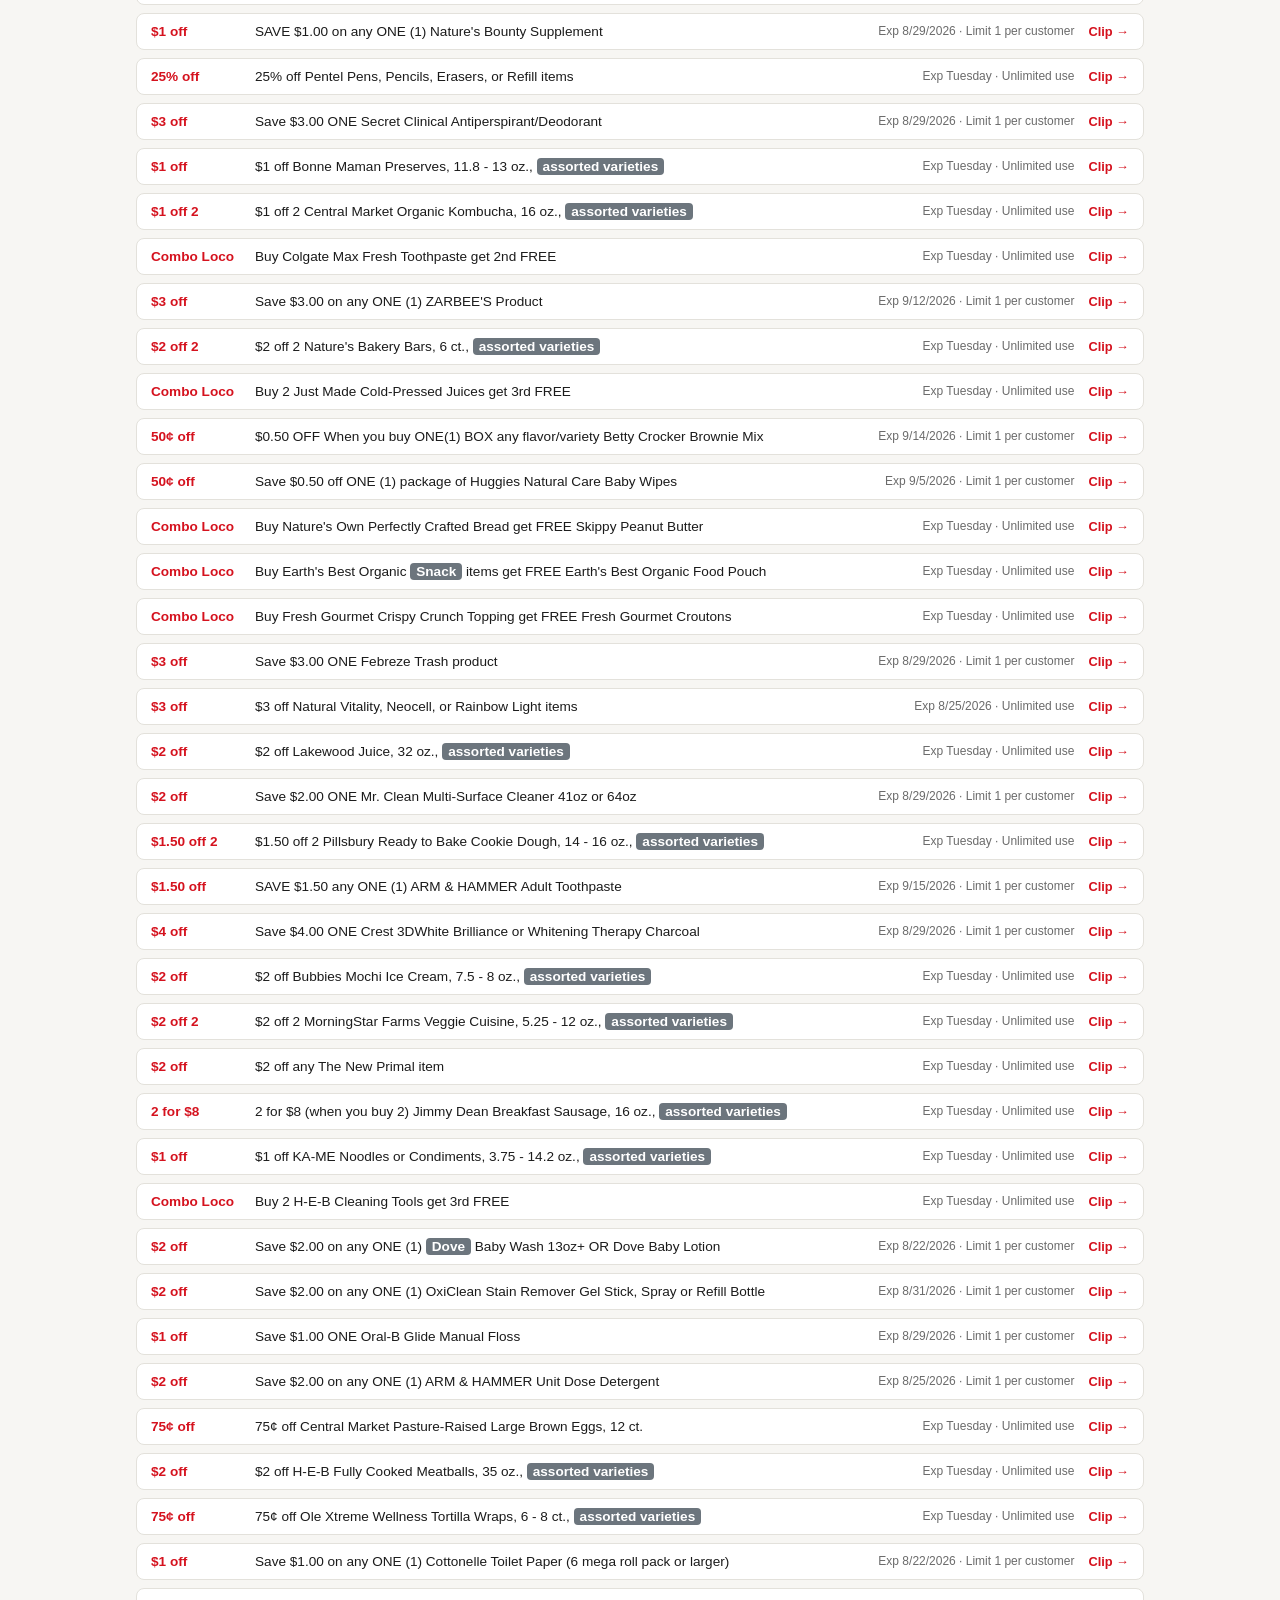
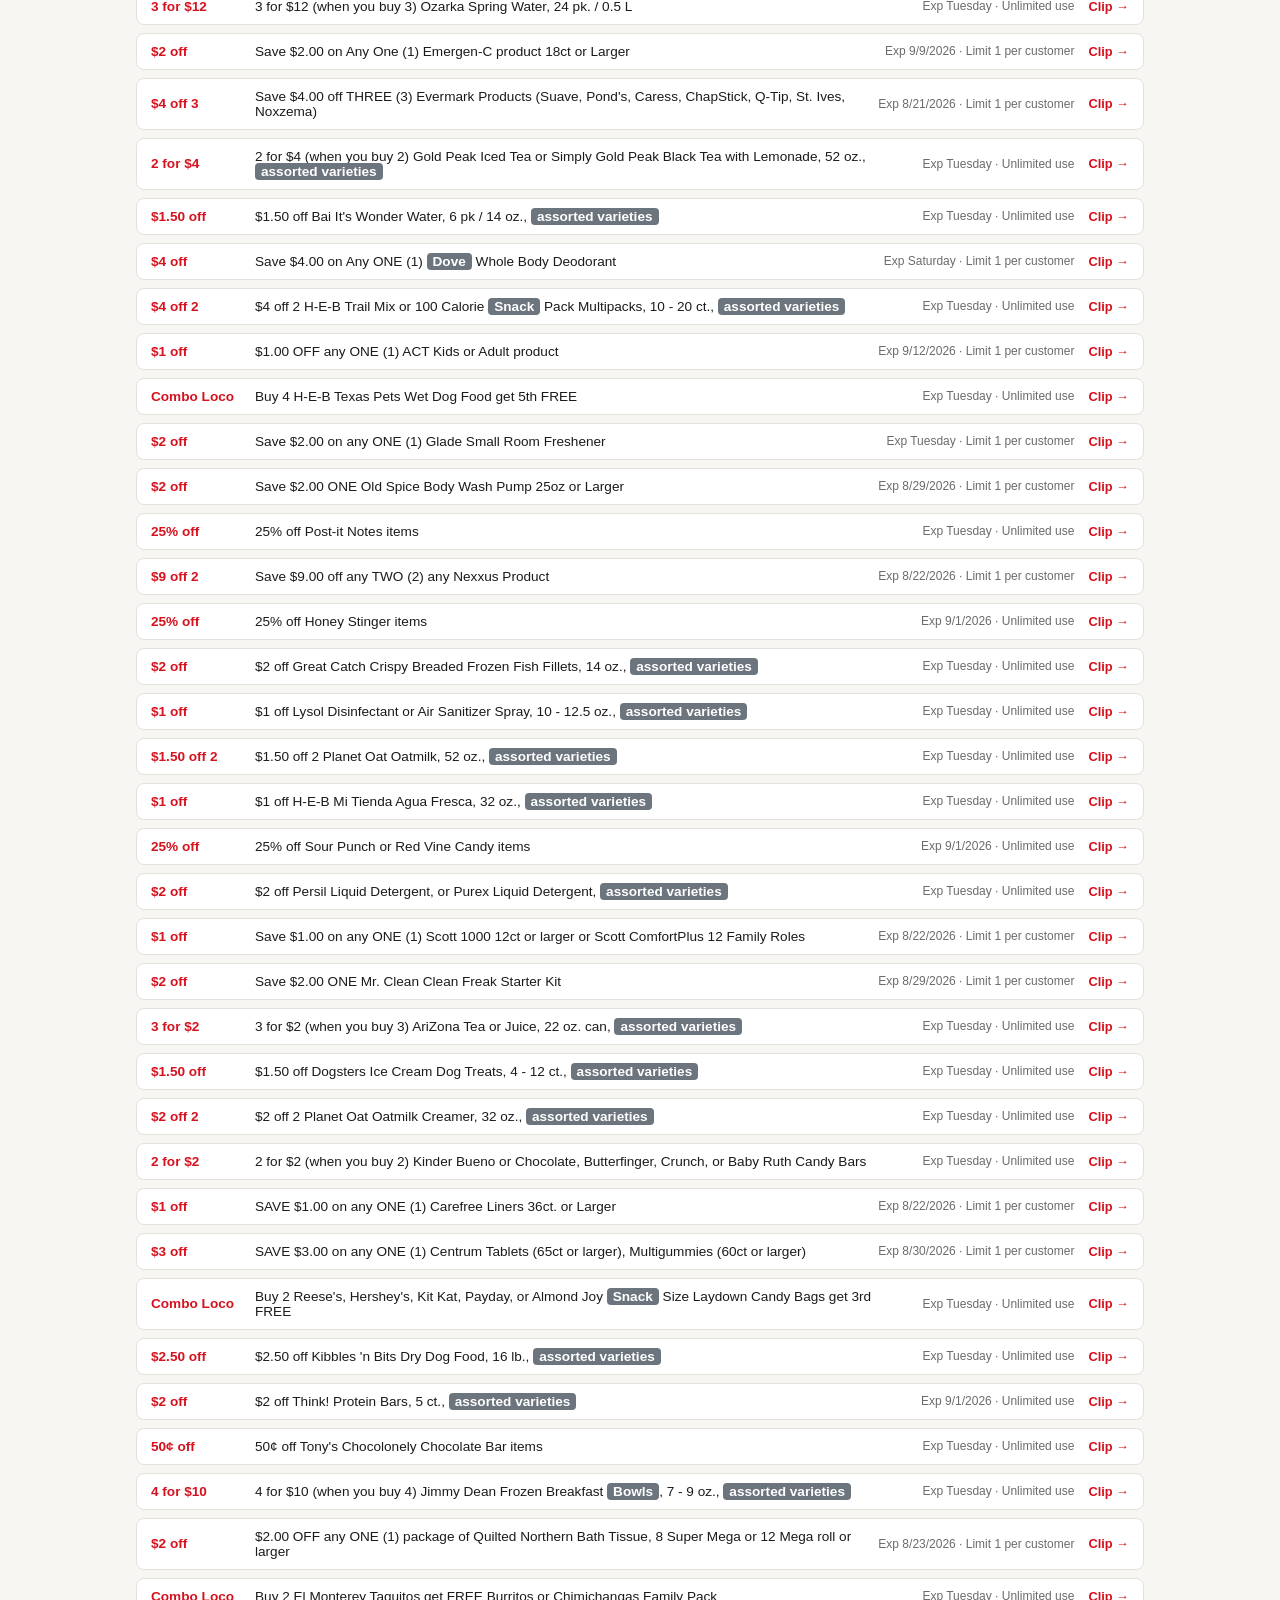
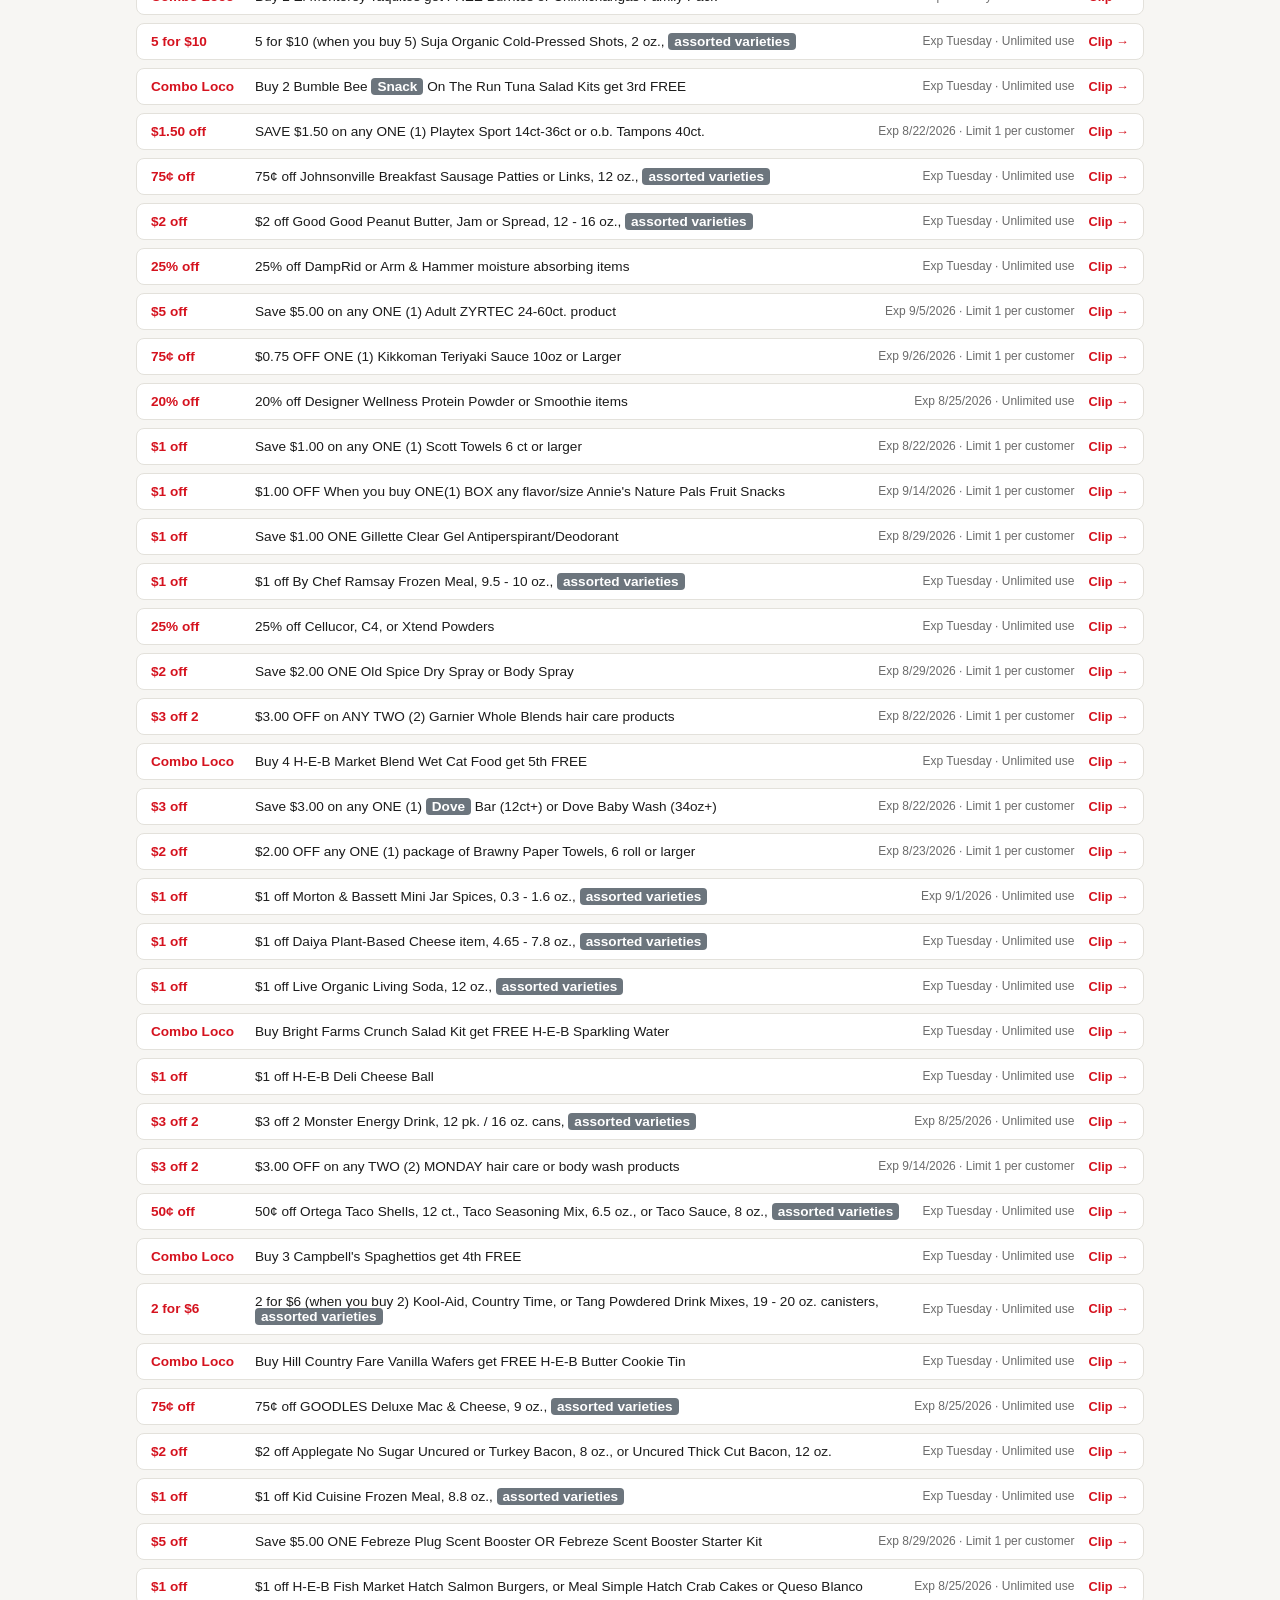
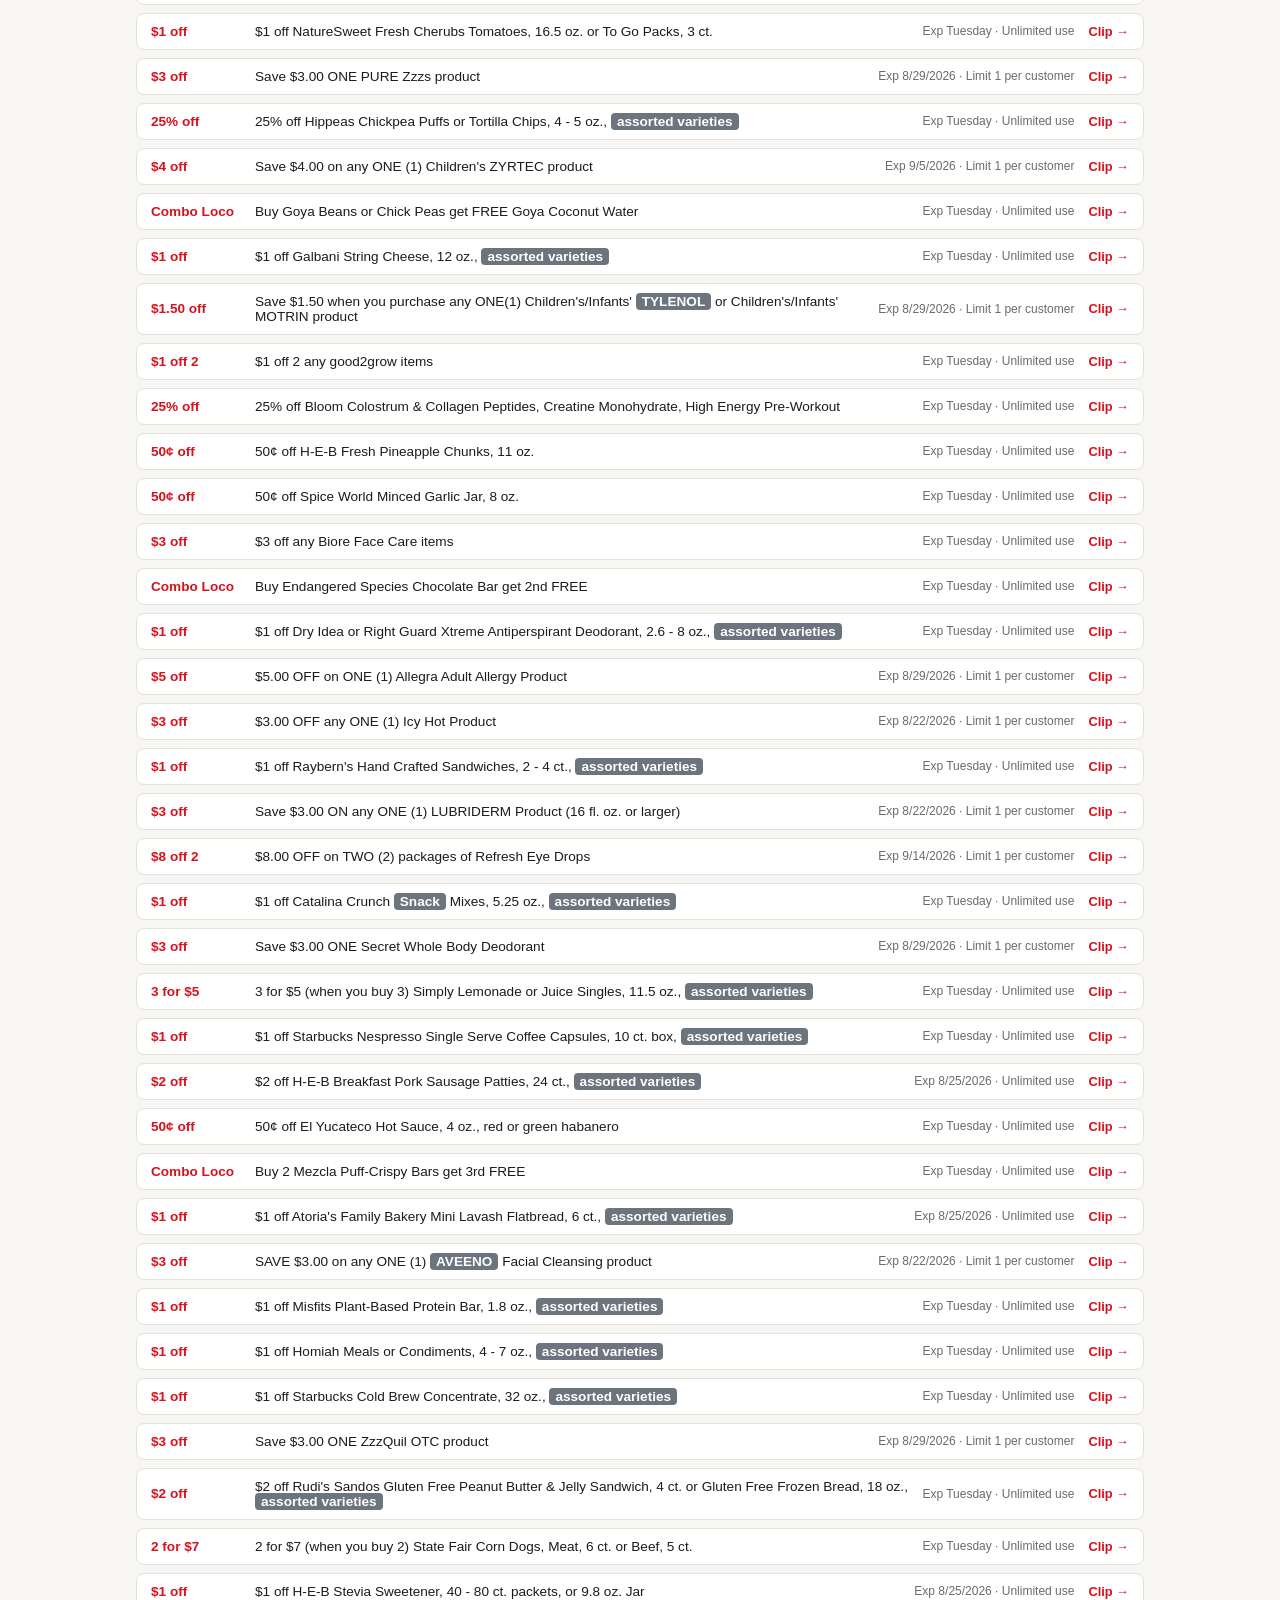
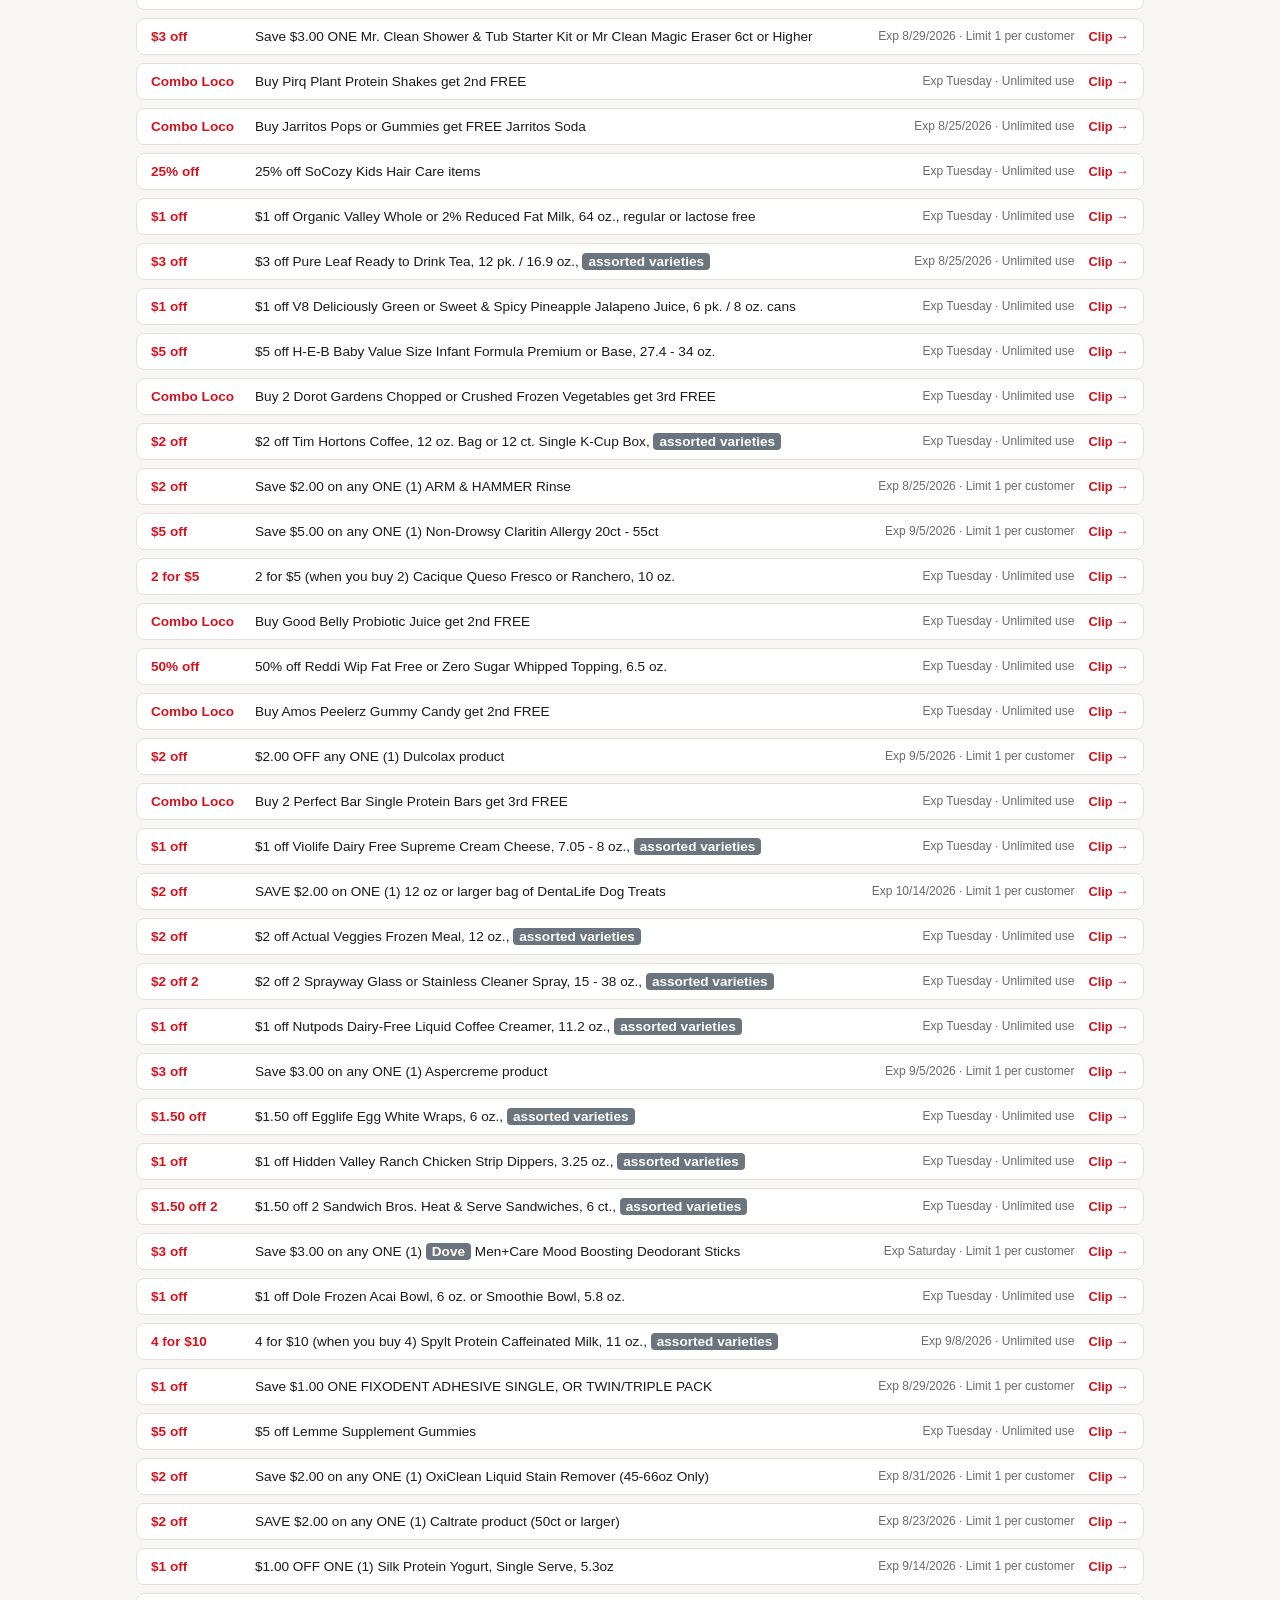
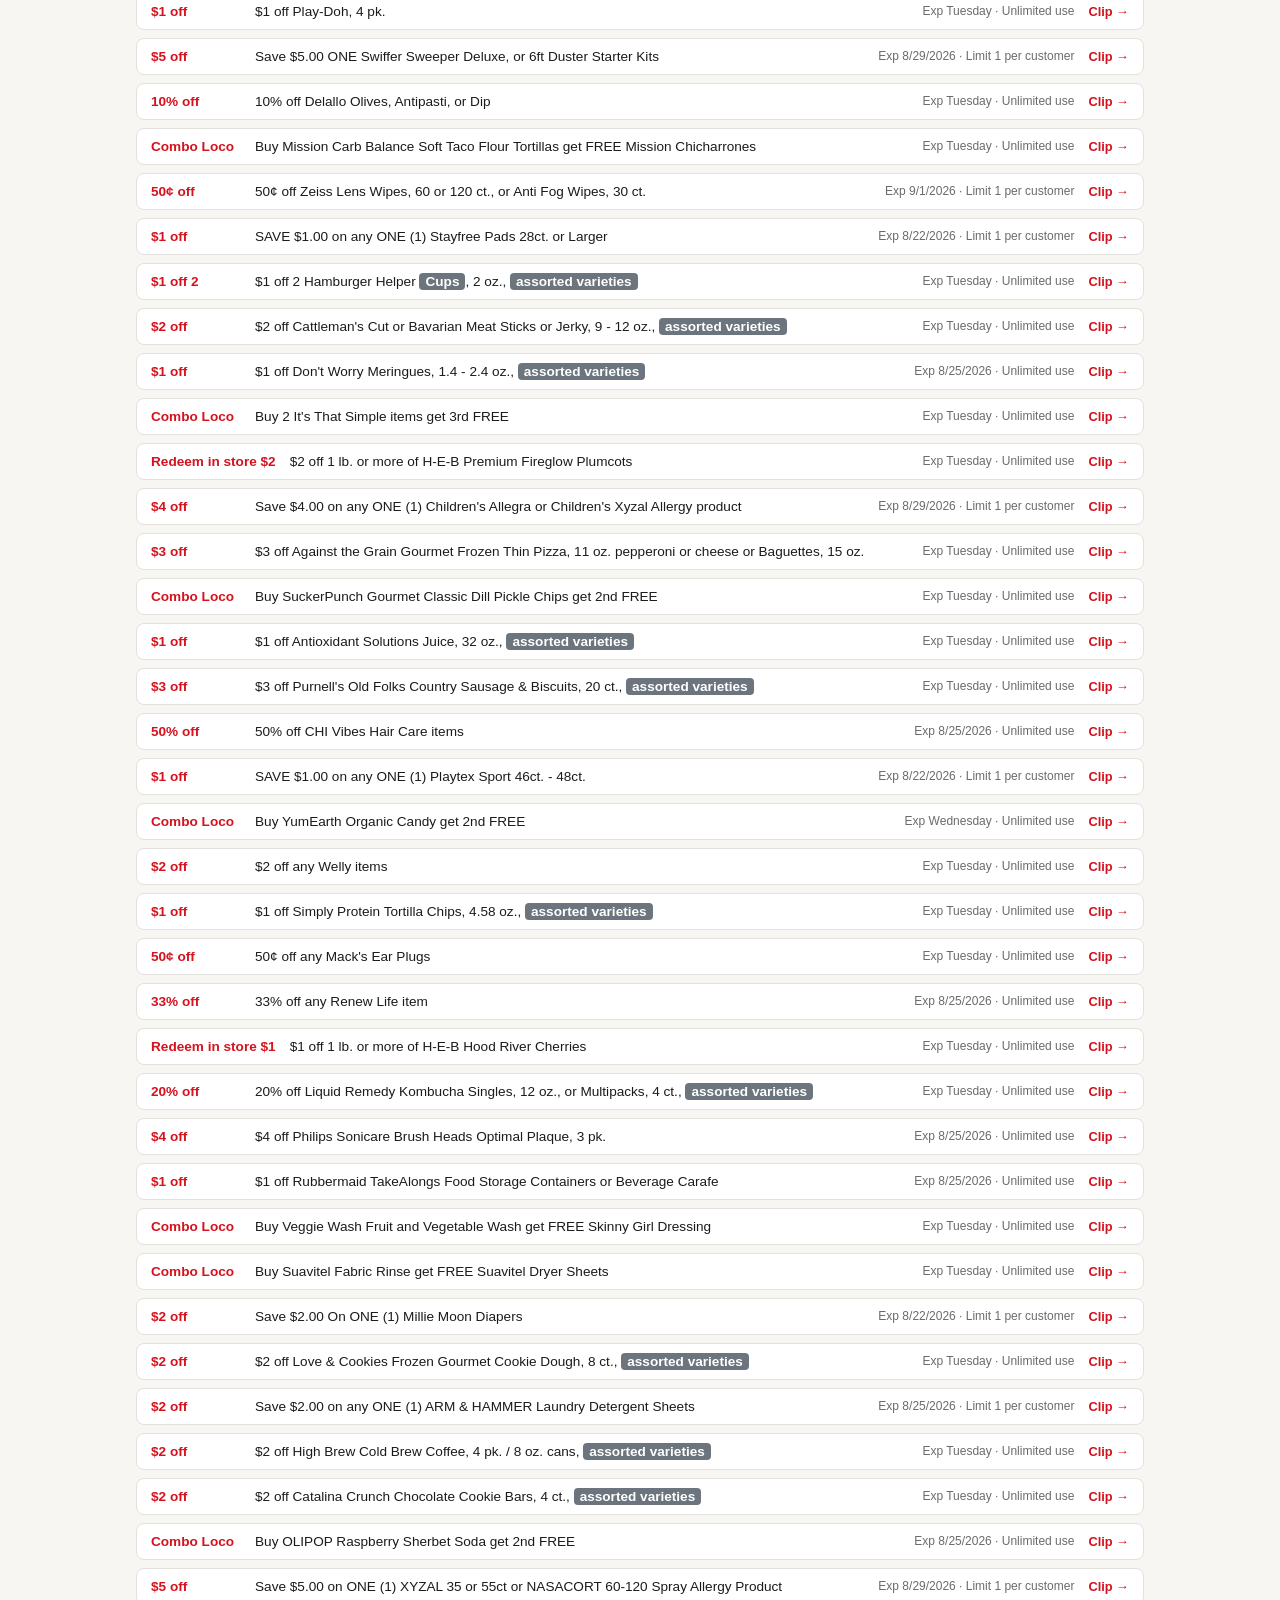
==== commit 521c2b96: "Rebuild as a stackable-coupon Stack Builder with bookmarklet-first scraping H-E-B runs Incapsula bot" ====
--- a/index.html
+++ b/index.html
@@ -3,254 +3,24 @@
 <head>
 <meta charset="UTF-8">
 <meta name="viewport" content="width=device-width, initial-scale=1.0">
-<title>H-E-B Coupons</title>
-<style>
-  :root {
-    --heb-red: #d5121e;
-    --heb-dark: #1b1b1b;
-    --bg: #f7f6f3;
-    --card-bg: #ffffff;
-    --border: #e3e1db;
-    --muted: #6b6b6b;
-    --accent: #2e7d32;
-  }
-  * { box-sizing: border-box; }
-  body {
-    margin: 0;
-    font-family: -apple-system, BlinkMacSystemFont, "Segoe UI", Arial, sans-serif;
-    background: var(--bg);
-    color: var(--heb-dark);
-  }
-  header {
-    background: var(--heb-red);
-    color: white;
-    padding: 20px 24px;
-  }
-  header h1 { margin: 0 0 4px; font-size: 1.5rem; }
-  header p { margin: 0; font-size: 0.85rem; opacity: 0.9; }
-  main { max-width: 980px; margin: 0 auto; padding: 24px 16px 64px; }
-
-  .search-bar {
-    display: flex;
-    gap: 8px;
-    margin-bottom: 28px;
-    position: sticky;
-    top: 0;
-    background: var(--bg);
-    padding: 12px 0;
-    z-index: 5;
-  }
-  .search-bar input {
-    flex: 1;
-    padding: 10px 14px;
-    border: 1px solid var(--border);
-    border-radius: 8px;
-    font-size: 0.95rem;
-  }
-  .search-bar select {
-    padding: 10px 12px;
-    border: 1px solid var(--border);
-    border-radius: 8px;
-    font-size: 0.9rem;
-    background: white;
-  }
-
-  section.stackable-section {
-    margin-bottom: 36px;
-  }
-  section.stackable-section h2 {
-    font-size: 1.1rem;
-    display: flex;
-    align-items: center;
-    gap: 8px;
-    margin-bottom: 4px;
-  }
-  section.stackable-section .sub {
-    color: var(--muted);
-    font-size: 0.85rem;
-    margin: 0 0 14px;
-  }
-
-  .badge {
-    display: inline-block;
-    background: var(--accent);
-    color: white;
-    font-size: 0.7rem;
-    font-weight: 600;
-    padding: 2px 8px;
-    border-radius: 999px;
-    letter-spacing: 0.02em;
-  }
-
-  .featured-grid {
-    display: grid;
-    grid-template-columns: repeat(auto-fill, minmax(260px, 1fr));
-    gap: 14px;
-  }
-  .card {
-    background: var(--card-bg);
-    border: 1px solid var(--border);
-    border-radius: 12px;
-    padding: 16px;
-    display: flex;
-    flex-direction: column;
-    gap: 8px;
-  }
-  .featured .card {
-    border-left: 5px solid var(--accent);
-    position: relative;
-  }
-  .card .coupon-img {
-    width: 100%;
-    height: 120px;
-    object-fit: contain;
-    background: #fafafa;
-    border-radius: 8px;
-    border: 1px solid var(--border);
-  }
-  .card .brand-chips {
-    display: flex;
-    flex-wrap: wrap;
-    gap: 5px;
-    margin-top: 2px;
-  }
-  .card .brand-chips span {
-    font-size: 0.68rem;
-    font-weight: 700;
-    color: white;
-    padding: 2px 8px;
-    border-radius: 999px;
-  }
-  .card .value {
-    font-weight: 700;
-    font-size: 1.1rem;
-    color: var(--heb-red);
-  }
-  .card .desc {
-    font-size: 0.88rem;
-    line-height: 1.35;
-    flex: 1;
-  }
-  .card .meta {
-    font-size: 0.75rem;
-    color: var(--muted);
-    display: flex;
-    justify-content: space-between;
-  }
-  .card a.clip {
-    margin-top: 4px;
-    text-align: center;
-    background: var(--heb-red);
-    color: white;
-    text-decoration: none;
-    padding: 8px;
-    border-radius: 8px;
-    font-size: 0.85rem;
-    font-weight: 600;
-  }
-
-  .general-list {
-    display: flex;
-    flex-direction: column;
-    gap: 8px;
-  }
-  .general-list .row {
-    background: var(--card-bg);
-    border: 1px solid var(--border);
-    border-radius: 8px;
-    padding: 10px 14px;
-    display: flex;
-    align-items: center;
-    gap: 14px;
-    font-size: 0.85rem;
-  }
-  .general-list .row .value {
-    min-width: 90px;
-    font-weight: 700;
-    color: var(--heb-red);
-  }
-  .general-list .row .desc { flex: 1; }
-  .general-list .row .meta { color: var(--muted); white-space: nowrap; font-size: 0.75rem; }
-  .general-list .row a.clip {
-    color: var(--heb-red);
-    text-decoration: none;
-    font-weight: 600;
-    font-size: 0.8rem;
-    white-space: nowrap;
-  }
-
-  /* Brand match highlighting: brands mentioned in the featured basket coupons
-     get called out wherever they reappear in the general coupon list, using
-     the same color as the featured coupon card they belong to. */
-  .brand-hit {
-    padding: 1px 6px;
-    border-radius: 4px;
-    font-weight: 700;
-    color: white;
-    animation: blink-brand 1.1s steps(1, end) infinite;
-  }
-  @keyframes blink-brand {
-    0%, 49% { filter: brightness(1); }
-    50%, 100% { filter: brightness(1.35); box-shadow: 0 0 0 3px rgba(0,0,0,0.06); }
-  }
-  .row.has-brand-hit {
-    border-color: #ffd84d;
-  }
-  .brand-legend {
-    display: flex;
-    flex-wrap: wrap;
-    gap: 6px;
-    margin: 4px 0 18px;
-  }
-  .brand-legend span {
-    font-size: 0.72rem;
-    font-weight: 700;
-    color: white;
-    padding: 3px 9px;
-    border-radius: 999px;
-    animation: blink-brand 1.1s steps(1, end) infinite;
-  }
-
-  .empty-state {
-    color: var(--muted);
-    font-size: 0.9rem;
-    padding: 20px;
-    text-align: center;
-  }
-
-  footer.updated {
-    text-align: center;
-    color: var(--muted);
-    font-size: 0.78rem;
-    margin-top: 40px;
-  }
-
-  .stale-banner {
-    background: #fff4e5;
-    border: 1px solid #f0c36d;
-    color: #7a5300;
-    padding: 10px 14px;
-    border-radius: 8px;
-    font-size: 0.85rem;
-    margin-bottom: 20px;
-    display: none;
-  }
-
-  h2.section-title {
-    font-size: 1.05rem;
-    margin: 0 0 12px;
-  }
-</style>
+<title>CouponBunch — H-E-B Stackable Coupons</title>
+<link rel="stylesheet" href="assets/style.css">
 </head>
 <body>
 
 <header>
   <h1>H-E-B Weekly Coupons</h1>
-  <p id="header-sub">Auto-updated every Sunday from heb.com</p>
+  <p id="header-sub">Auto-updated weekly from heb.com</p>
 </header>
 
 <main>
   <div class="stale-banner" id="stale-banner"></div>
+
+  <section class="hero">
+    <p class="hero-sub" id="hero-sub">Finding your best stack…</p>
+    <div class="hero-amount" id="hero-amount">$?.??</div>
+    <a href="#" class="hero-cta" id="hero-cta">Browse featured coupons →</a>
+  </section>
 
   <div class="search-bar">
     <input type="text" id="search" placeholder="Search coupons (brand, product, category)...">
@@ -261,297 +31,29 @@
     </select>
   </div>
 
+  <div class="stack-builder" id="stack-builder" style="display:none;"></div>
+
   <section class="stackable-section featured">
-    <h2>💰 Featured basket coupons <span class="badge">possibly stackable</span></h2>
+    <h2>💰 Featured basket coupons <span class="badge">click to build a stack</span></h2>
     <p class="sub">
       These are "$X off your basket when you buy $Y of &lt;brand/category&gt;" coupons.
-      Because they apply to a basket total rather than one specific product, they may combine
-      with a product-specific coupon on the same qualifying item. Always verify at checkout —
-      H-E-B's own stacking rules aren't published per-coupon.
+      Click one to see which manufacturer coupons stack with it and what you'd actually pay.
     </p>
     <div class="featured-grid" id="featured-grid"></div>
   </section>
 
-  <section>
+  <section class="all-others">
     <h2 class="section-title">All other coupons</h2>
     <p class="sub" style="margin-top:-6px;">
-      Brands also mentioned in a featured basket coupon above are highlighted below — these are your best stacking candidates. Matching is on brand/product-line names only, not generic words.
+      Highlighted terms also appear in a featured basket coupon above — good stacking candidates.
     </p>
-    <div class="brand-legend" id="brand-legend"></div>
     <div class="general-list" id="general-list"></div>
   </section>
 
   <footer class="updated" id="updated-footer"></footer>
 </main>
 
-<script>
-let DATA = { featured_stackable_candidates: [], general_coupons: [] };
-
-// Bootstrap's standard palette, cycled per featured coupon so each basket
-// coupon gets its own consistent color across its card, its brand chips, and
-// every matching brand highlight in the general list below.
-const BOOTSTRAP_COLORS = [
-  '#0d6efd', // primary
-  '#198754', // success
-  '#dc3545', // danger
-  '#fd7e14', // orange
-  '#6f42c1', // purple
-  '#d63384', // pink
-  '#20c997', // teal
-  '#0dcaf0', // info
-  '#6610f2', // indigo
-  '#6c757d', // secondary
-];
-
-function colorForIndex(i) {
-  return BOOTSTRAP_COLORS[i % BOOTSTRAP_COLORS.length];
-}
-
-function couponImageUrl(id) {
-  const padded = String(id).padStart(11, '0');
-  return `https://images.heb.com/is/image/HEBGrocery/cpn-large/coupon-${padded}.jpg`;
-}
-
-function cardHTML(c, color) {
-  const chips = (c.brands || [])
-    .map(b => `<span style="background:${color}">${escapeHTML(b)}</span>`)
-    .join('');
-  return `
-    <div class="card" style="border-left-color:${color}">
-      <img class="coupon-img" src="${couponImageUrl(c.id)}" alt="${escapeHTML(c.description || '')}" loading="lazy" onerror="this.style.display='none'">
-      <div class="value" style="color:${color}">${escapeHTML(c.value || '')}</div>
-      <div class="desc">${escapeHTML(c.description || '')}</div>
-      <div class="meta">
-        <span>${c.expires ? 'Expires ' + escapeHTML(c.expires) : ''}</span>
-        <span>${escapeHTML(c.limit || '')}</span>
-      </div>
-      ${chips ? `<div class="brand-chips">${chips}</div>` : ''}
-      <a class="clip" href="${c.url}" target="_blank" rel="noopener" style="background:${color}">View / Clip →</a>
-    </div>`;
-}
-
-function rowHTML(c, brandColorMap) {
-  const highlighted = highlightBrands(c.description, brandColorMap);
-  const hasHit = Object.keys(brandColorMap).some(b =>
-    new RegExp(escapeRegExp(b), 'i').test(c.description)
-  );
-  return `
-    <div class="row${hasHit ? ' has-brand-hit' : ''}">
-      <span class="value">${escapeHTML(c.value || '')}</span>
-      <span class="desc">${highlighted}</span>
-      <span class="meta">${c.expires ? 'Exp ' + escapeHTML(c.expires) : ''} · ${escapeHTML(c.limit || '')}</span>
-      <a class="clip" href="${c.url}" target="_blank" rel="noopener">Clip →</a>
-    </div>`;
-}
-
-function escapeHTML(str) {
-  const div = document.createElement('div');
-  div.textContent = str;
-  return div.innerHTML;
-}
-
-function escapeRegExp(str) {
-  return str.replace(/[.*+?^${}()|[\]\\]/g, '\\$&');
-}
-
-// A maintained dictionary of real brand / product-line names, built from
-// what's actually present in H-E-B's coupon catalog. This replaces trying to
-// parse brand names out of one basket-coupon sentence pattern with regex —
-// that approach was fragile (broke on any unusual phrasing) and imprecise
-// (had to fight off category words like "Hair Care" or "Deodorant" riding
-// along in the same comma list). A fixed dictionary matched with word
-// boundaries is simpler, more reliable, and easy to extend — add a new
-// brand name to the array below and it's immediately usable everywhere.
-const BRAND_DICTIONARY = [
-  "Kenvue","Neutrogena","Aveeno","OGX","Tylenol","Zarbee's","Zarbees","Listerine",
-  "Kodiak","Buldak",
-  "Dove Men+Care","Dove","AXE","Degree","TRESemme","SheaMoisture","Vaseline",
-  "Olly","Schmidt's",
-  "Nature's Truth","Nature's Bounty","Nature's Own","Nature's Bakery",
-  "Depend","Poise",
-  "The Honest Company","Honest Company",
-  "Beech-Nut",
-  "AZO","Culturelle","Estroven",
-  "Kitsch",
-  "Muscle Milk","Gatorade","Evolve",
-  "SlimFast",
-  "Camille Rose",
-  "Garnier Fructis","Garnier Whole Blends","Garnier Nutrisse","Garnier",
-  "Febreze","Secret","Old Spice","Gillette","Clairol","Cremo","Bulldog",
-  "Kotex","U by Kotex","Tillamook","L'OREAL","L'Oreal Paris","Elvive",
-  "Cascade","OxiClean","Pentel","Bonne Maman",
-  "Central Market","Colgate","Betty Crocker","Huggies","Skippy",
-  "Earth's Best","Fresh Gourmet","Natural Vitality","Neocell","Rainbow Light",
-  "Lakewood","Mr. Clean","Pillsbury","ARM & HAMMER","Crest",
-  "MorningStar Farms","The New Primal","Jimmy Dean","KA-ME","Oral-B",
-  "Cottonelle","Ozarka","Emergen-C","Evermark","Suave","Pond's","Caress",
-  "ChapStick","Q-Tip","St. Ives","Noxzema","Gold Peak","Bai","ACT",
-  "Glade","Post-it","Nexxus","Honey Stinger","Lysol","Planet Oat",
-  "Persil","Purex","Scott","AriZona","Kibbles 'n Bits","Think!",
-  "Quilted Northern","El Monterey","Suja","Bumble Bee","Playtex",
-  "Johnsonville","Good Good","DampRid","ZYRTEC","Kikkoman",
-  "Annie's","Cellucor","C4","Xtend","Monster Energy",
-  "MONDAY","Ortega","Campbell's","Kool-Aid","Country Time","Tang",
-  "Hill Country Fare","GOODLES","Applegate","Kid Cuisine",
-  "NatureSweet","PURE Zzzs","Hippeas","Goya","Galbani","MOTRIN",
-  "good2grow","Bloom","Biore","Right Guard","Allegra","Icy Hot",
-  "Raybern's","LUBRIDERM","Refresh","Catalina Crunch","ZzzQuil",
-  "Rudi's","State Fair","Jarritos","SoCozy","Organic Valley",
-  "Pure Leaf","V8","Cacique","Good Belly","Reddi Wip","Amos Peelerz",
-  "Dulcolax","Perfect Bar","Violife","DentaLife","Actual Veggies",
-  "Sprayway","Nutpods","Aspercreme","Egglife","Hidden Valley Ranch",
-  "Sandwich Bros.","Dole","Spylt","FIXODENT","Lemme","Caltrate","Silk",
-  "Play-Doh","Swiffer","Delallo","Mission","Zeiss","Stayfree",
-  "Hamburger Helper","Cattleman's","Purnell's","CHI",
-  "Welly","Simply Protein","Mack's","Renew Life","Philips Sonicare",
-  "Rubbermaid","Veggie Wash","Skinny Girl","Suavitel","Millie Moon",
-  "High Brew","OLIPOP","XYZAL","NASACORT","Moontail","Yumi",
-  "Bigelow","Unisom","Afrin","TruSkin","Beyond","That's It",
-  "Saba","Jones Dairy Farm","Florastor","Macadamia","Pirq",
-  "August","Taste Republic","Lesser Evil","Harry's","Good Sense",
-  "South 40","Aquage","Copra Coconuts","Koko & Karma",
-  "Fancy Feast","Ricos","Pocky","Biz","Coro","Country Crock","Claritin",
-  "Lean Body","Palmetto","Hims","Storm","Unbound Snacks","Blue Bottle",
-  "Always Discreet","Flamingo",
-].sort((a, b) => b.length - a.length); // longest-first so "Dove Men+Care" is
-                                        // checked before plain "Dove"
-
-// Which dictionary brands are actually present in one coupon's text.
-// Word-boundary matching (not comma-splitting one sentence) means this works
-// identically whether the brand appears in a featured basket coupon or a
-// completely unrelated single-item coupon — the two sides of a match are
-// found the exact same way.
-function findBrandsInText(description) {
-  const found = new Set();
-  for (const brand of BRAND_DICTIONARY) {
-    const re = new RegExp('\\b' + escapeRegExp(brand) + '\\b', 'i');
-    if (re.test(description)) found.add(brand);
-  }
-  return found;
-}
-
-// Assigns each featured coupon a color and its own matched brand set (for
-// chips), then returns { brand: colorHex } for every brand that appears in
-// at least one featured coupon — that's the full set of "stackable" brands
-// to look for and highlight in the general list.
-function buildBrandColorMap(featuredList) {
-  const brandColorMap = {};
-  featuredList.forEach((c, i) => {
-    const color = colorForIndex(i);
-    const brands = findBrandsInText(c.description);
-    c.brands = Array.from(brands);   // shown as chips on the card
-    c.color = color;
-    brands.forEach(brand => {
-      if (!(brand in brandColorMap)) brandColorMap[brand] = color;
-    });
-  });
-  const ordered = {};
-  Object.keys(brandColorMap)
-    .sort((a, b) => b.length - a.length)
-    .forEach(k => { ordered[k] = brandColorMap[k]; });
-  return ordered;
-}
-
-function highlightBrands(text, brandColorMap) {
-  let result = escapeHTML(text);
-  Object.keys(brandColorMap).forEach(brand => {
-    const color = brandColorMap[brand];
-    const re = new RegExp(`\\b(${escapeRegExp(escapeHTML(brand))})\\b`, 'i');
-    if (re.test(result)) {
-      result = result.replace(re, `<span class="brand-hit" style="background:${color}">$1</span>`);
-    }
-  });
-  return result;
-}
-
-function matches(c, query) {
-  if (!query) return true;
-  const haystack = (c.value + ' ' + c.description).toLowerCase();
-  return haystack.includes(query.toLowerCase());
-}
-
-function render() {
-  const query = document.getElementById('search').value.trim();
-  const filter = document.getElementById('filter-select').value;
-
-  const featuredGrid = document.getElementById('featured-grid');
-  const generalList = document.getElementById('general-list');
-
-  const showFeatured = filter === 'all' || filter === 'featured';
-  const showGeneral = filter === 'all' || filter === 'general';
-
-  const featured = showFeatured
-    ? DATA.featured_stackable_candidates.filter(c => matches(c, query))
-    : [];
-  const general = showGeneral
-    ? DATA.general_coupons.filter(c => matches(c, query))
-    : [];
-
-  const brandColorMap = buildBrandColorMap(DATA.featured_stackable_candidates || []);
-
-  // Legend shows the clean brand/category segments (not the noisier expanded
-  // word-level search terms used for matching).
-  const legendMap = {};
-  (DATA.featured_stackable_candidates || []).forEach(c => {
-    (c.brands || []).forEach(b => {
-      if (!(b in legendMap)) legendMap[b] = c.color;
-    });
-  });
-
-  const legend = document.getElementById('brand-legend');
-  legend.innerHTML = (showGeneral && Object.keys(legendMap).length)
-    ? Object.entries(legendMap)
-        .map(([b, color]) => `<span style="background:${color}">${escapeHTML(b)}</span>`)
-        .join('')
-    : '';
-
-  featuredGrid.innerHTML = featured.length
-    ? featured.map(c => cardHTML(c, c.color || colorForIndex(0))).join('')
-    : `<div class="empty-state">No featured basket coupons match.</div>`;
-
-  generalList.innerHTML = general.length
-    ? general.map(c => rowHTML(c, brandColorMap)).join('')
-    : `<div class="empty-state">No coupons match.</div>`;
-
-  document.querySelector('section.featured').style.display = showFeatured ? '' : 'none';
-  document.querySelector('main > section:nth-of-type(2)').style.display = showGeneral ? '' : 'none';
-}
-
-async function load() {
-  try {
-    const res = await fetch('coupons.json', { cache: 'no-store' });
-    DATA = await res.json();
-
-    if (DATA.last_scrape_status === 'failed') {
-      const banner = document.getElementById('stale-banner');
-      banner.style.display = 'block';
-      banner.textContent =
-        `⚠️ This week's scrape failed, so these coupons may be out of date` +
-        (DATA.last_scrape_attempted_at
-          ? ` (last successful update: ${new Date(DATA.updated_at).toLocaleDateString()}, ` +
-            `last attempt: ${new Date(DATA.last_scrape_attempted_at).toLocaleDateString()})`
-          : '') +
-        `. Check the GitHub Actions tab for details.`;
-    }
-
-    document.getElementById('header-sub').textContent =
-      `${DATA.total_coupons ?? (DATA.featured_stackable_candidates.length + DATA.general_coupons.length)} coupons · Auto-updated every Sunday from heb.com`;
-    const updated = DATA.updated_at ? new Date(DATA.updated_at) : null;
-    document.getElementById('updated-footer').textContent = updated
-      ? `Last updated ${updated.toLocaleString()} · Source: heb.com/digital-coupon`
-      : '';
-  } catch (e) {
-    document.getElementById('featured-grid').innerHTML =
-      `<div class="empty-state">Could not load coupons.json yet — run the scraper first.</div>`;
-  }
-  render();
-}
-
-document.getElementById('search').addEventListener('input', render);
-document.getElementById('filter-select').addEventListener('change', render);
-
-load();
-</script>
+<script src="assets/app.js"></script>
 
 </body>
-</html>+</html>
--- a/assets/style.css
+++ b/assets/style.css
@@ -0,0 +1,311 @@
+:root {
+  --heb-red: #d5121e;
+  --heb-dark: #1b1b1b;
+  --bg: #f7f6f3;
+  --card-bg: #ffffff;
+  --border: #e3e1db;
+  --muted: #6b6b6b;
+  --accent: #2e7d32;
+  --strong: #2e7d32;
+  --possible: #b8860b;
+  --price-verified: #0d6efd;
+}
+* { box-sizing: border-box; }
+body {
+  margin: 0;
+  font-family: -apple-system, BlinkMacSystemFont, "Segoe UI", Arial, sans-serif;
+  background: var(--bg);
+  color: var(--heb-dark);
+}
+header {
+  background: var(--heb-red);
+  color: white;
+  padding: 20px 24px;
+}
+header h1 { margin: 0 0 4px; font-size: 1.5rem; }
+header p { margin: 0; font-size: 0.85rem; opacity: 0.9; }
+main { max-width: 1040px; margin: 0 auto; padding: 24px 16px 96px; }
+
+/* --- Hero --- */
+.hero {
+  background: linear-gradient(135deg, var(--heb-red), #a80d17);
+  color: white;
+  border-radius: 16px;
+  padding: 28px 24px;
+  margin-bottom: 28px;
+  text-align: center;
+}
+.hero .hero-amount {
+  font-size: 2.6rem;
+  font-weight: 800;
+  line-height: 1.1;
+  margin: 6px 0;
+}
+.hero .hero-sub { font-size: 0.95rem; opacity: 0.92; margin: 0; }
+.hero .hero-cta {
+  display: inline-block;
+  margin-top: 14px;
+  background: white;
+  color: var(--heb-red);
+  text-decoration: none;
+  font-weight: 700;
+  padding: 10px 20px;
+  border-radius: 999px;
+  font-size: 0.9rem;
+}
+
+/* --- Search bar --- */
+.search-bar {
+  display: flex;
+  gap: 8px;
+  margin-bottom: 28px;
+  position: sticky;
+  top: 0;
+  background: var(--bg);
+  padding: 12px 0;
+  z-index: 5;
+}
+.search-bar input {
+  flex: 1;
+  padding: 10px 14px;
+  border: 1px solid var(--border);
+  border-radius: 8px;
+  font-size: 0.95rem;
+}
+.search-bar select {
+  padding: 10px 12px;
+  border: 1px solid var(--border);
+  border-radius: 8px;
+  font-size: 0.9rem;
+  background: white;
+}
+
+section.stackable-section { margin-bottom: 36px; }
+section.stackable-section h2 {
+  font-size: 1.1rem;
+  display: flex;
+  align-items: center;
+  gap: 8px;
+  margin-bottom: 4px;
+}
+section.stackable-section .sub {
+  color: var(--muted);
+  font-size: 0.85rem;
+  margin: 0 0 14px;
+}
+
+.badge {
+  display: inline-block;
+  background: var(--accent);
+  color: white;
+  font-size: 0.7rem;
+  font-weight: 600;
+  padding: 2px 8px;
+  border-radius: 999px;
+  letter-spacing: 0.02em;
+}
+
+.featured-grid {
+  display: grid;
+  grid-template-columns: repeat(auto-fill, minmax(260px, 1fr));
+  gap: 14px;
+}
+.card {
+  background: var(--card-bg);
+  border: 1px solid var(--border);
+  border-radius: 12px;
+  padding: 16px;
+  display: flex;
+  flex-direction: column;
+  gap: 8px;
+}
+.card.selectable { cursor: pointer; transition: box-shadow .15s, transform .15s; }
+.card.selectable:hover { box-shadow: 0 4px 14px rgba(0,0,0,.08); transform: translateY(-1px); }
+.card.selected { outline: 3px solid var(--heb-red); outline-offset: 1px; }
+.featured .card { border-left: 5px solid var(--accent); position: relative; }
+.card .coupon-img {
+  width: 100%;
+  height: 120px;
+  object-fit: contain;
+  background: #fafafa;
+  border-radius: 8px;
+  border: 1px solid var(--border);
+}
+.card .value { font-weight: 700; font-size: 1.1rem; color: var(--heb-red); }
+.card .desc { font-size: 0.88rem; line-height: 1.35; flex: 1; }
+.card .meta { font-size: 0.75rem; color: var(--muted); display: flex; justify-content: space-between; }
+.card a.clip {
+  margin-top: 4px;
+  text-align: center;
+  background: var(--heb-red);
+  color: white;
+  text-decoration: none;
+  padding: 8px;
+  border-radius: 8px;
+  font-size: 0.85rem;
+  font-weight: 600;
+}
+.card .build-stack-btn {
+  margin-top: 4px;
+  text-align: center;
+  background: var(--heb-dark);
+  color: white;
+  border: none;
+  padding: 8px;
+  border-radius: 8px;
+  font-size: 0.85rem;
+  font-weight: 600;
+  cursor: pointer;
+}
+
+/* --- Stack Builder --- */
+.stack-builder {
+  background: var(--card-bg);
+  border: 2px solid var(--heb-red);
+  border-radius: 14px;
+  padding: 18px;
+  margin-bottom: 32px;
+}
+.stack-builder-header { display: flex; justify-content: space-between; align-items: flex-start; gap: 12px; margin-bottom: 12px; }
+.stack-builder-header h2 { margin: 0 0 4px; font-size: 1.05rem; }
+.stack-builder-header p { margin: 0; font-size: 0.82rem; color: var(--muted); }
+.stack-builder-close {
+  background: none; border: none; color: var(--muted); font-size: 1.1rem;
+  cursor: pointer; line-height: 1; padding: 4px;
+}
+
+.tier-group { margin-bottom: 14px; }
+.tier-group h3 {
+  font-size: 0.85rem;
+  margin: 0 0 8px;
+  display: flex;
+  align-items: center;
+  gap: 6px;
+}
+.tier-dot { width: 9px; height: 9px; border-radius: 50%; display: inline-block; }
+.tier-dot.strong { background: var(--strong); }
+.tier-dot.possible { background: var(--possible); }
+
+.match-row {
+  display: flex;
+  flex-direction: column;
+  gap: 6px;
+  padding: 10px 12px;
+  border: 1px solid var(--border);
+  border-radius: 8px;
+  margin-bottom: 6px;
+  font-size: 0.86rem;
+  background: #fff;
+  cursor: pointer;
+}
+.match-row.checked { border-color: var(--accent); background: #f4faf4; }
+.match-row-top { display: flex; align-items: center; gap: 10px; flex-wrap: wrap; }
+.match-row input[type="checkbox"] { width: 18px; height: 18px; flex-shrink: 0; }
+.match-row .match-desc { padding-left: 28px; line-height: 1.35; }
+.match-row .match-value { font-weight: 700; color: var(--heb-red); white-space: nowrap; }
+.match-row .confidence-badge {
+  font-size: 0.66rem;
+  font-weight: 700;
+  padding: 2px 7px;
+  border-radius: 999px;
+  color: white;
+  white-space: nowrap;
+}
+.confidence-badge.strong { background: var(--strong); }
+.confidence-badge.possible { background: var(--possible); }
+.confidence-badge.price-verified { background: var(--price-verified); }
+.match-row .price-input-wrap { display: flex; align-items: center; gap: 3px; white-space: nowrap; font-size: 0.8rem; color: var(--muted); margin-left: auto; }
+.match-row .price-input-wrap input {
+  width: 62px;
+  padding: 4px 6px;
+  border: 1px solid var(--border);
+  border-radius: 6px;
+  font-size: 0.8rem;
+}
+.match-row .matched-price { font-size: 0.8rem; color: var(--muted); font-weight: 400; }
+
+.stack-summary {
+  position: sticky;
+  bottom: 12px;
+  background: var(--heb-dark);
+  color: white;
+  border-radius: 12px;
+  padding: 14px 18px;
+  display: flex;
+  flex-wrap: wrap;
+  gap: 16px;
+  align-items: center;
+  justify-content: space-between;
+  margin-top: 14px;
+  box-shadow: 0 6px 20px rgba(0,0,0,.25);
+}
+.stack-summary .metric { text-align: center; }
+.stack-summary .metric .num { font-size: 1.15rem; font-weight: 800; }
+.stack-summary .metric .label { font-size: 0.68rem; opacity: 0.75; text-transform: uppercase; letter-spacing: 0.03em; }
+.stack-summary .metric.savings .num { color: #7CFC7C; }
+.stack-summary .metric.note { flex: 1 1 100%; text-align: left; font-size: 0.78rem; }
+
+.general-list { display: flex; flex-direction: column; gap: 8px; }
+.general-list .row {
+  background: var(--card-bg);
+  border: 1px solid var(--border);
+  border-radius: 8px;
+  padding: 10px 14px;
+  display: flex;
+  align-items: center;
+  gap: 14px;
+  font-size: 0.85rem;
+}
+.general-list .row .value { min-width: 90px; font-weight: 700; color: var(--heb-red); }
+.general-list .row .desc { flex: 1; }
+.general-list .row .meta { color: var(--muted); white-space: nowrap; font-size: 0.75rem; }
+.general-list .row a.clip { color: var(--heb-red); text-decoration: none; font-weight: 600; font-size: 0.8rem; white-space: nowrap; }
+
+.brand-hit {
+  padding: 1px 6px;
+  border-radius: 4px;
+  font-weight: 700;
+  color: white;
+  background: #6c757d;
+}
+.row.has-brand-hit { border-color: #ffd84d; }
+
+.empty-state { color: var(--muted); font-size: 0.9rem; padding: 20px; text-align: center; }
+
+footer.updated { text-align: center; color: var(--muted); font-size: 0.78rem; margin-top: 40px; }
+
+.stale-banner {
+  border-radius: 8px;
+  padding: 10px 14px;
+  font-size: 0.85rem;
+  margin-bottom: 20px;
+  display: none;
+}
+.stale-banner.status-failed, .stale-banner.status-stale {
+  background: #fff4e5; border: 1px solid #f0c36d; color: #7a5300;
+}
+.stale-banner.status-partial_manual {
+  background: #eaf2ff; border: 1px solid #a9c6f5; color: #1a4d8f;
+}
+.stale-banner a { color: inherit; font-weight: 700; }
+
+h2.section-title { font-size: 1.05rem; margin: 0 0 12px; }
+
+@media (max-width: 600px) {
+  .hero .hero-amount { font-size: 2rem; }
+  .match-row { flex-wrap: wrap; }
+
+  /* Keep the sticky summary compact on mobile — a tall stacked layout here
+     would cover the checkbox rows scrolling underneath it. */
+  .stack-summary {
+    position: sticky;
+    bottom: 8px;
+    display: grid;
+    grid-template-columns: repeat(4, 1fr);
+    gap: 4px 8px;
+    padding: 10px 12px;
+  }
+  .stack-summary .metric .num { font-size: 0.92rem; }
+  .stack-summary .metric .label { font-size: 0.56rem; }
+  .stack-summary .metric.note { grid-column: 1 / -1; font-size: 0.7rem; }
+}
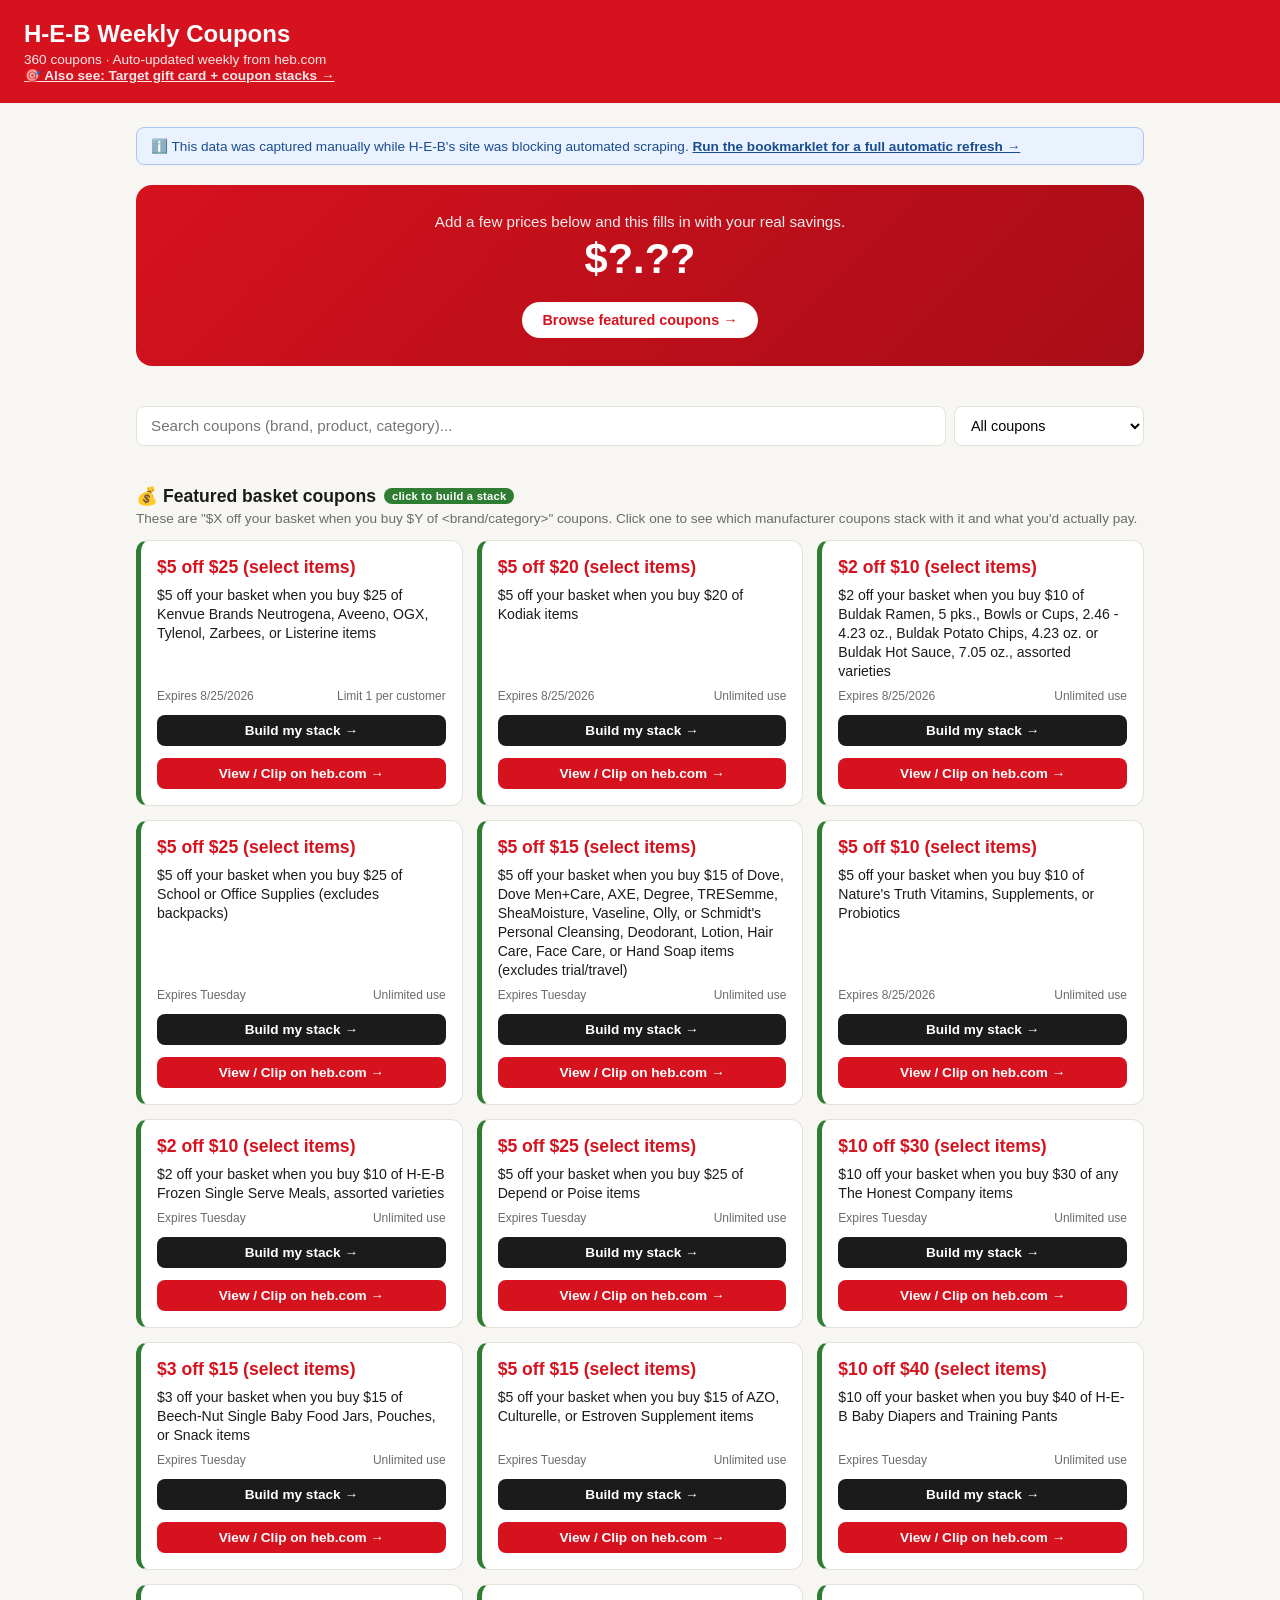
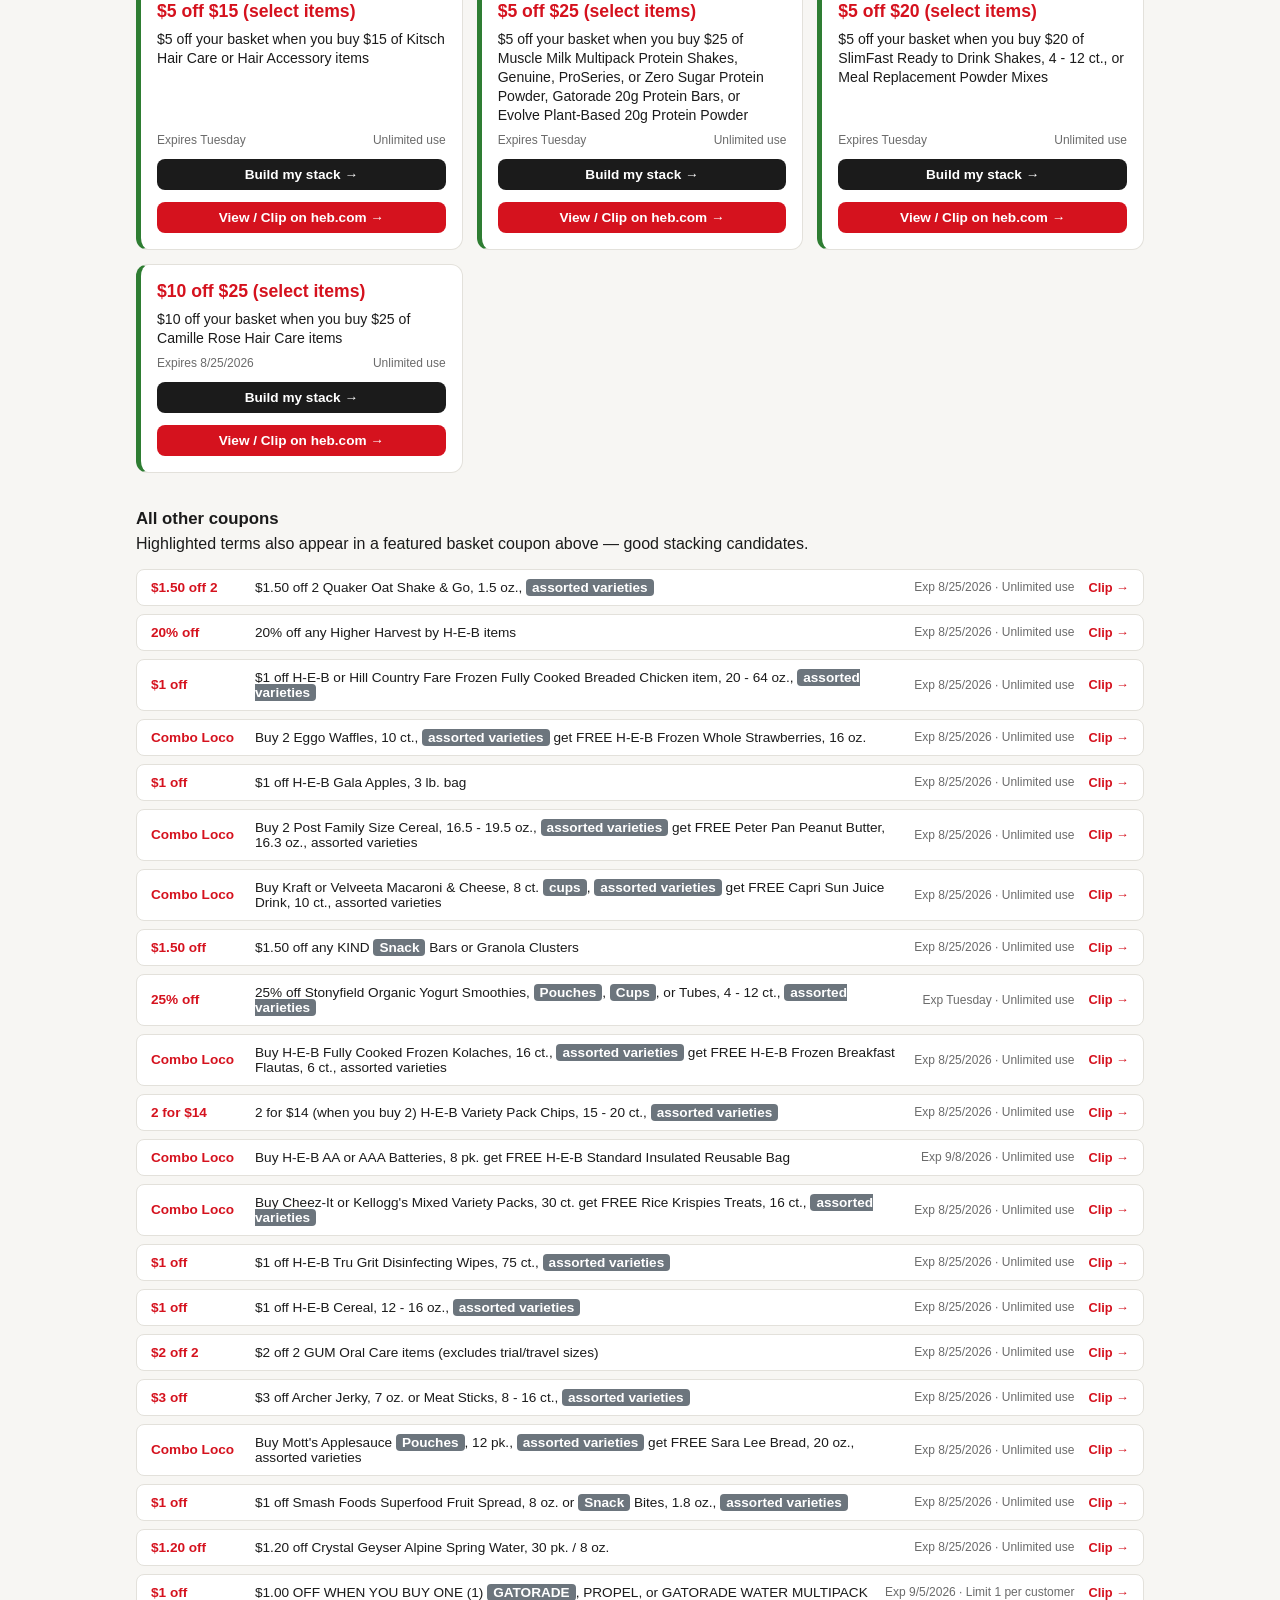
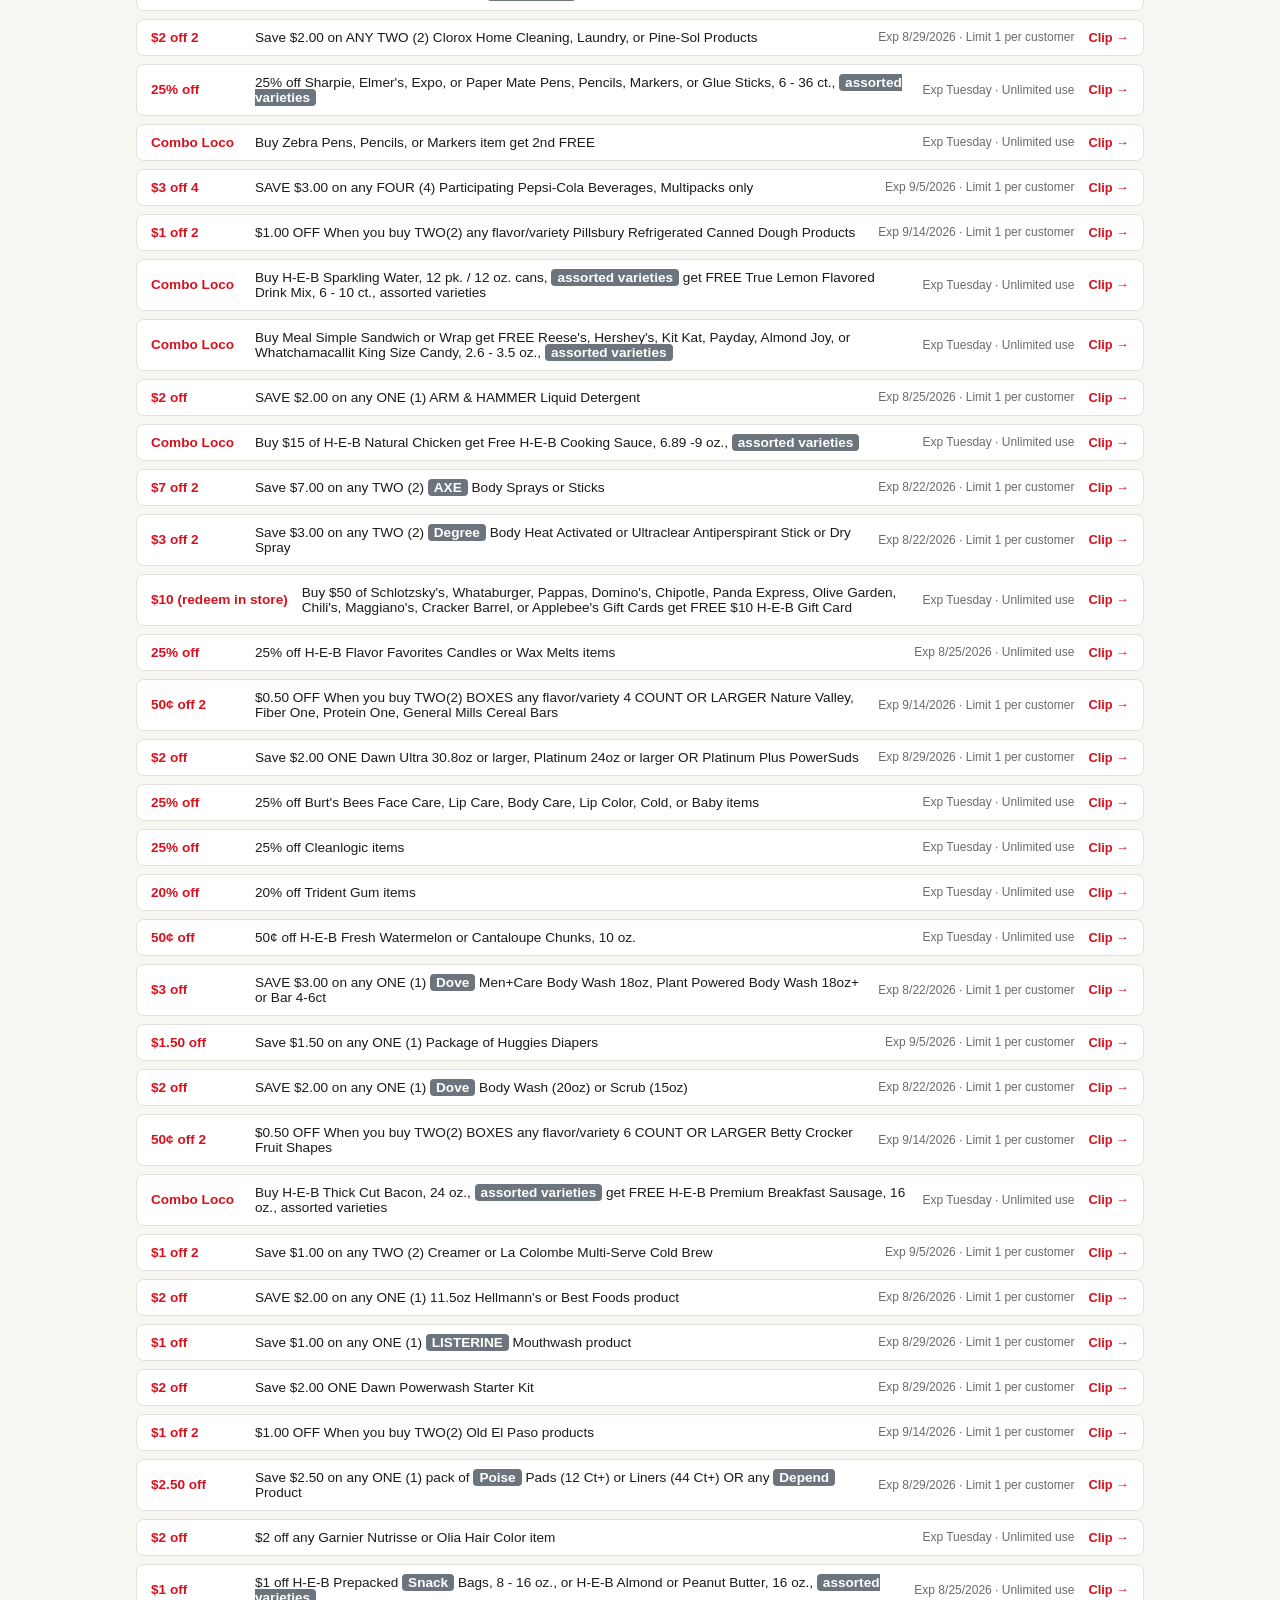
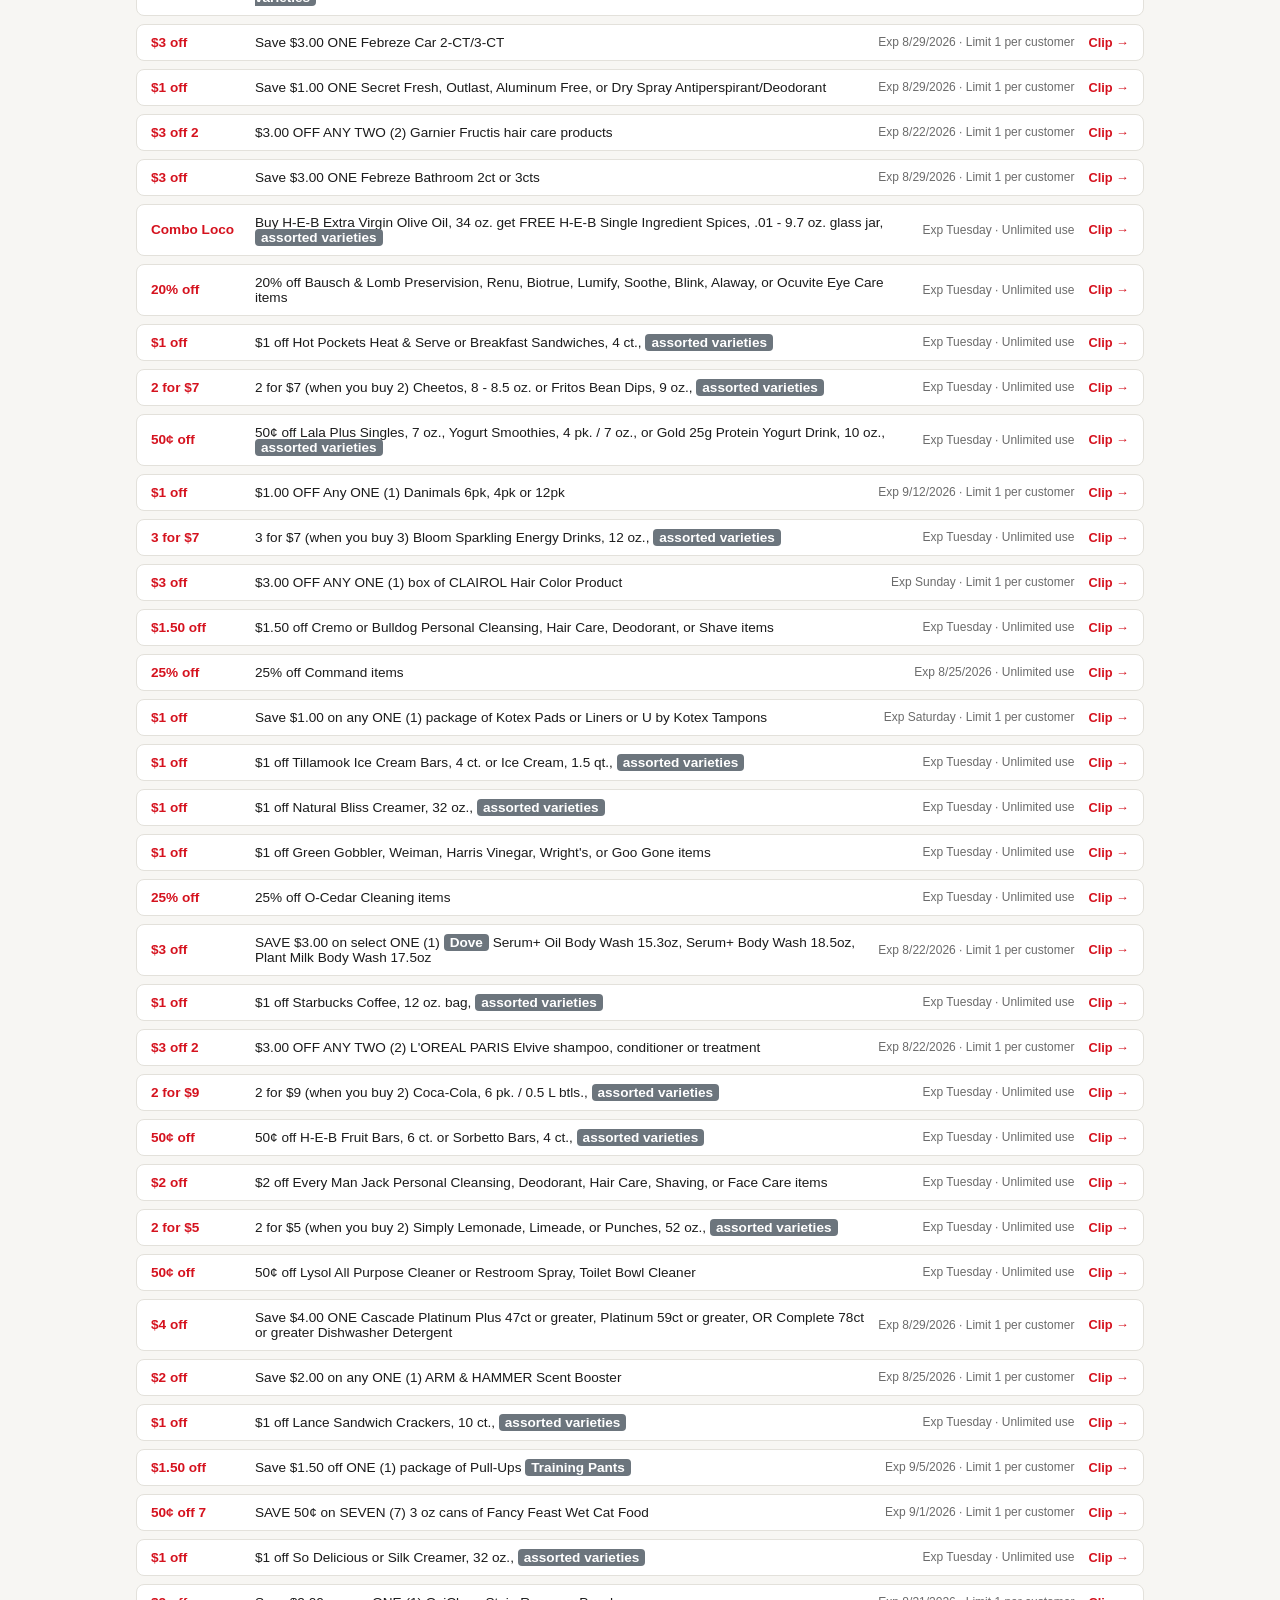
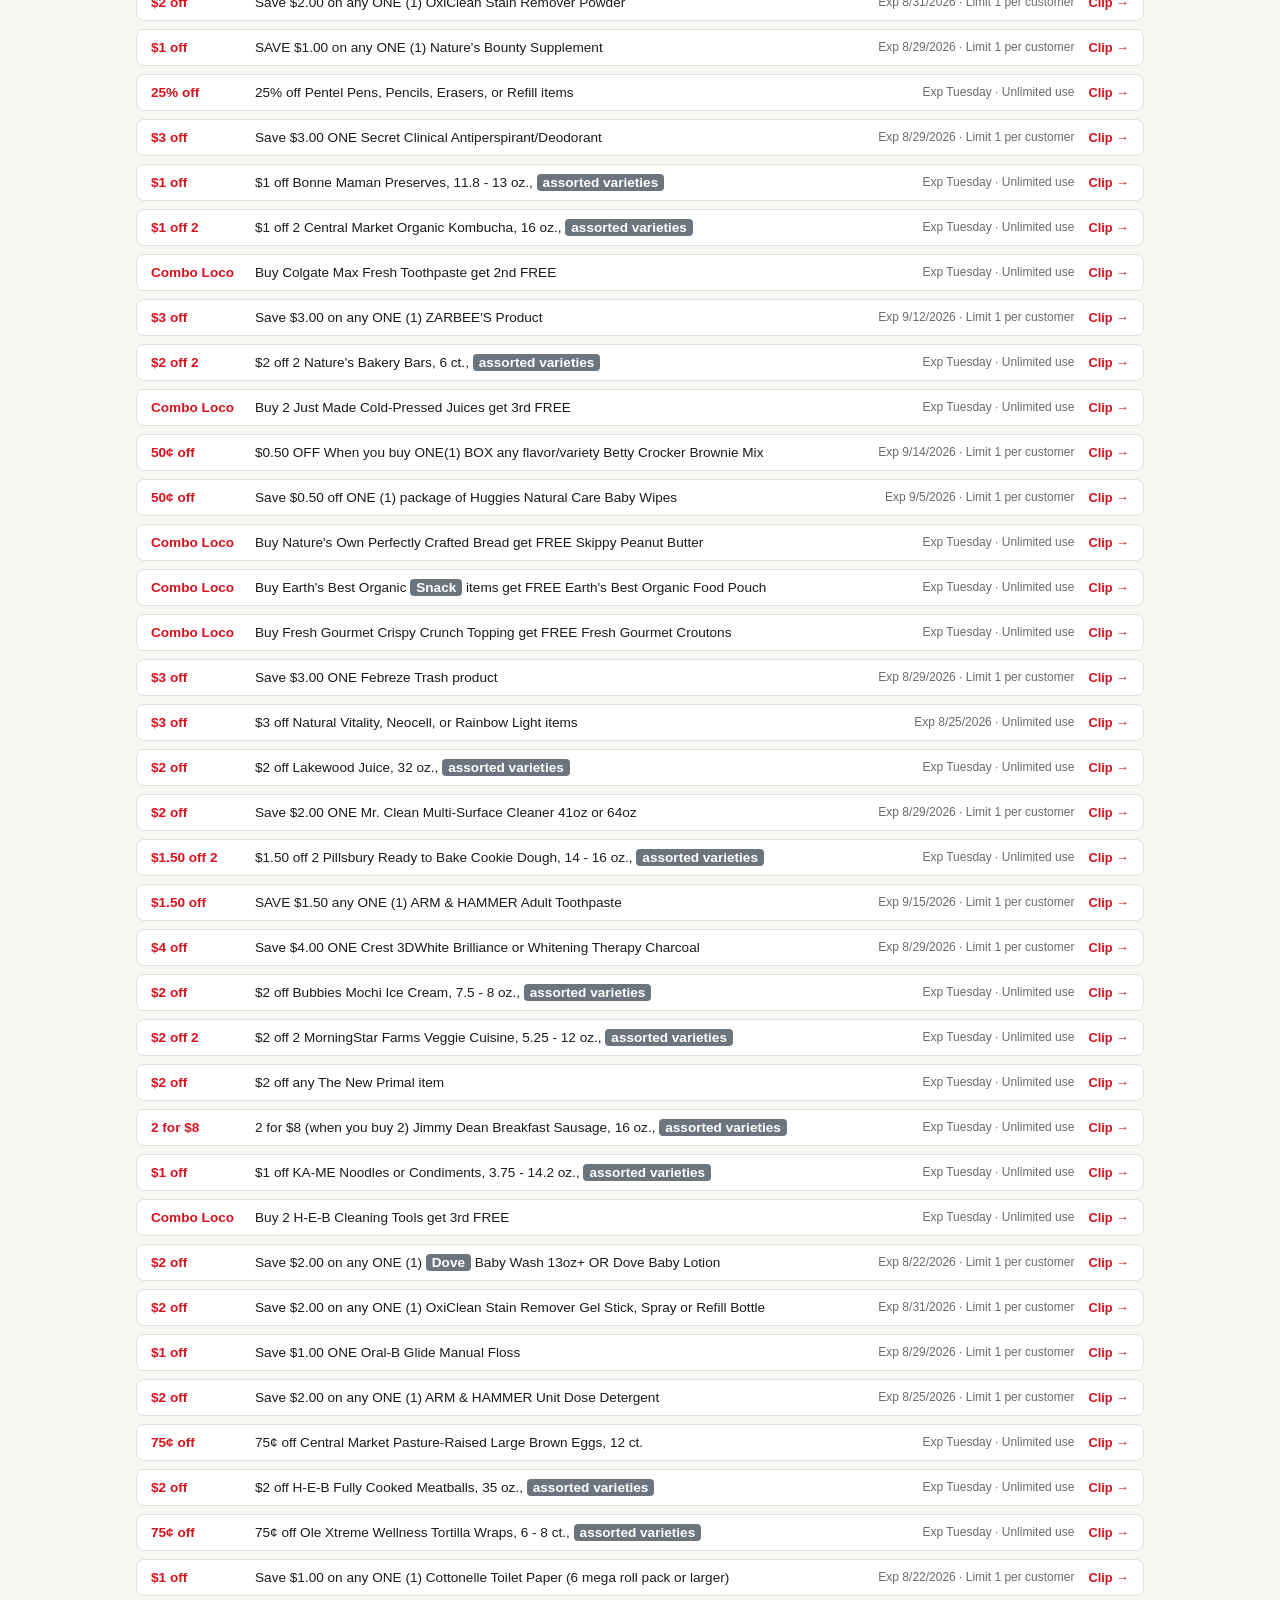
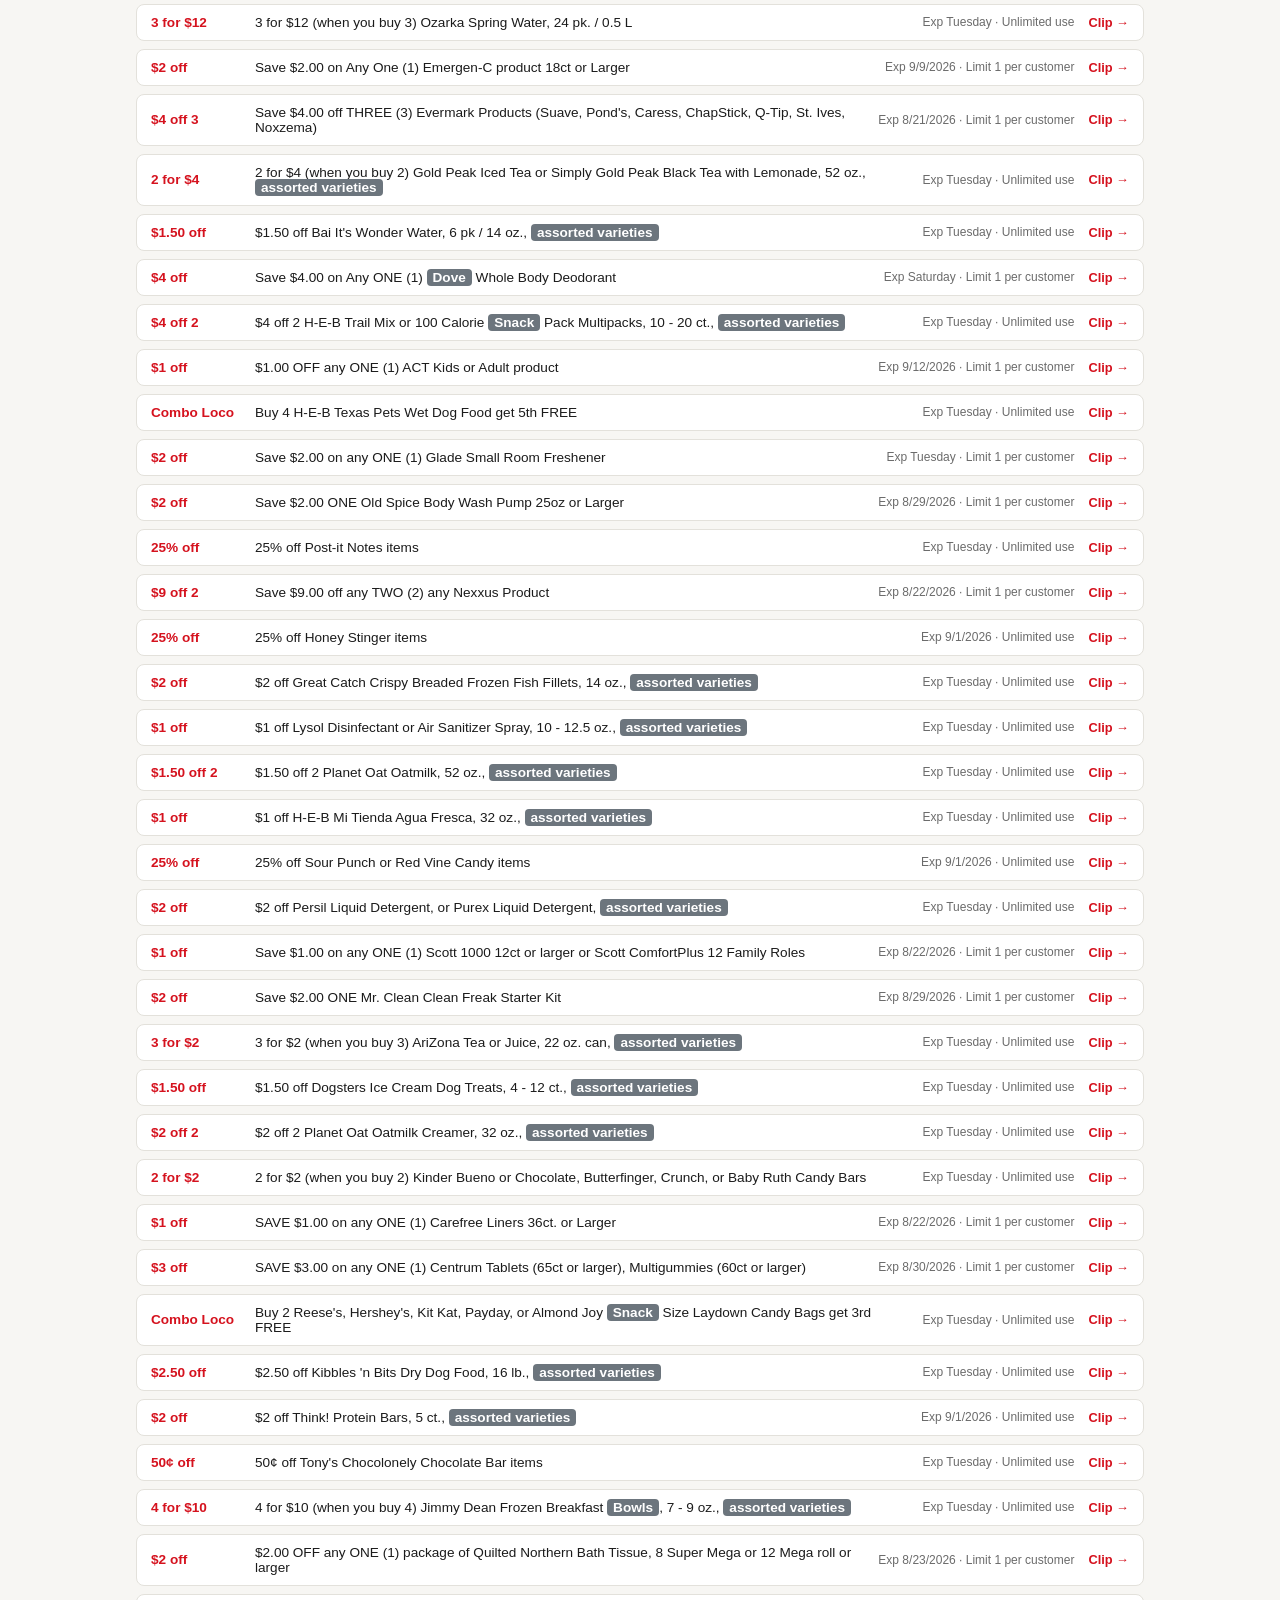
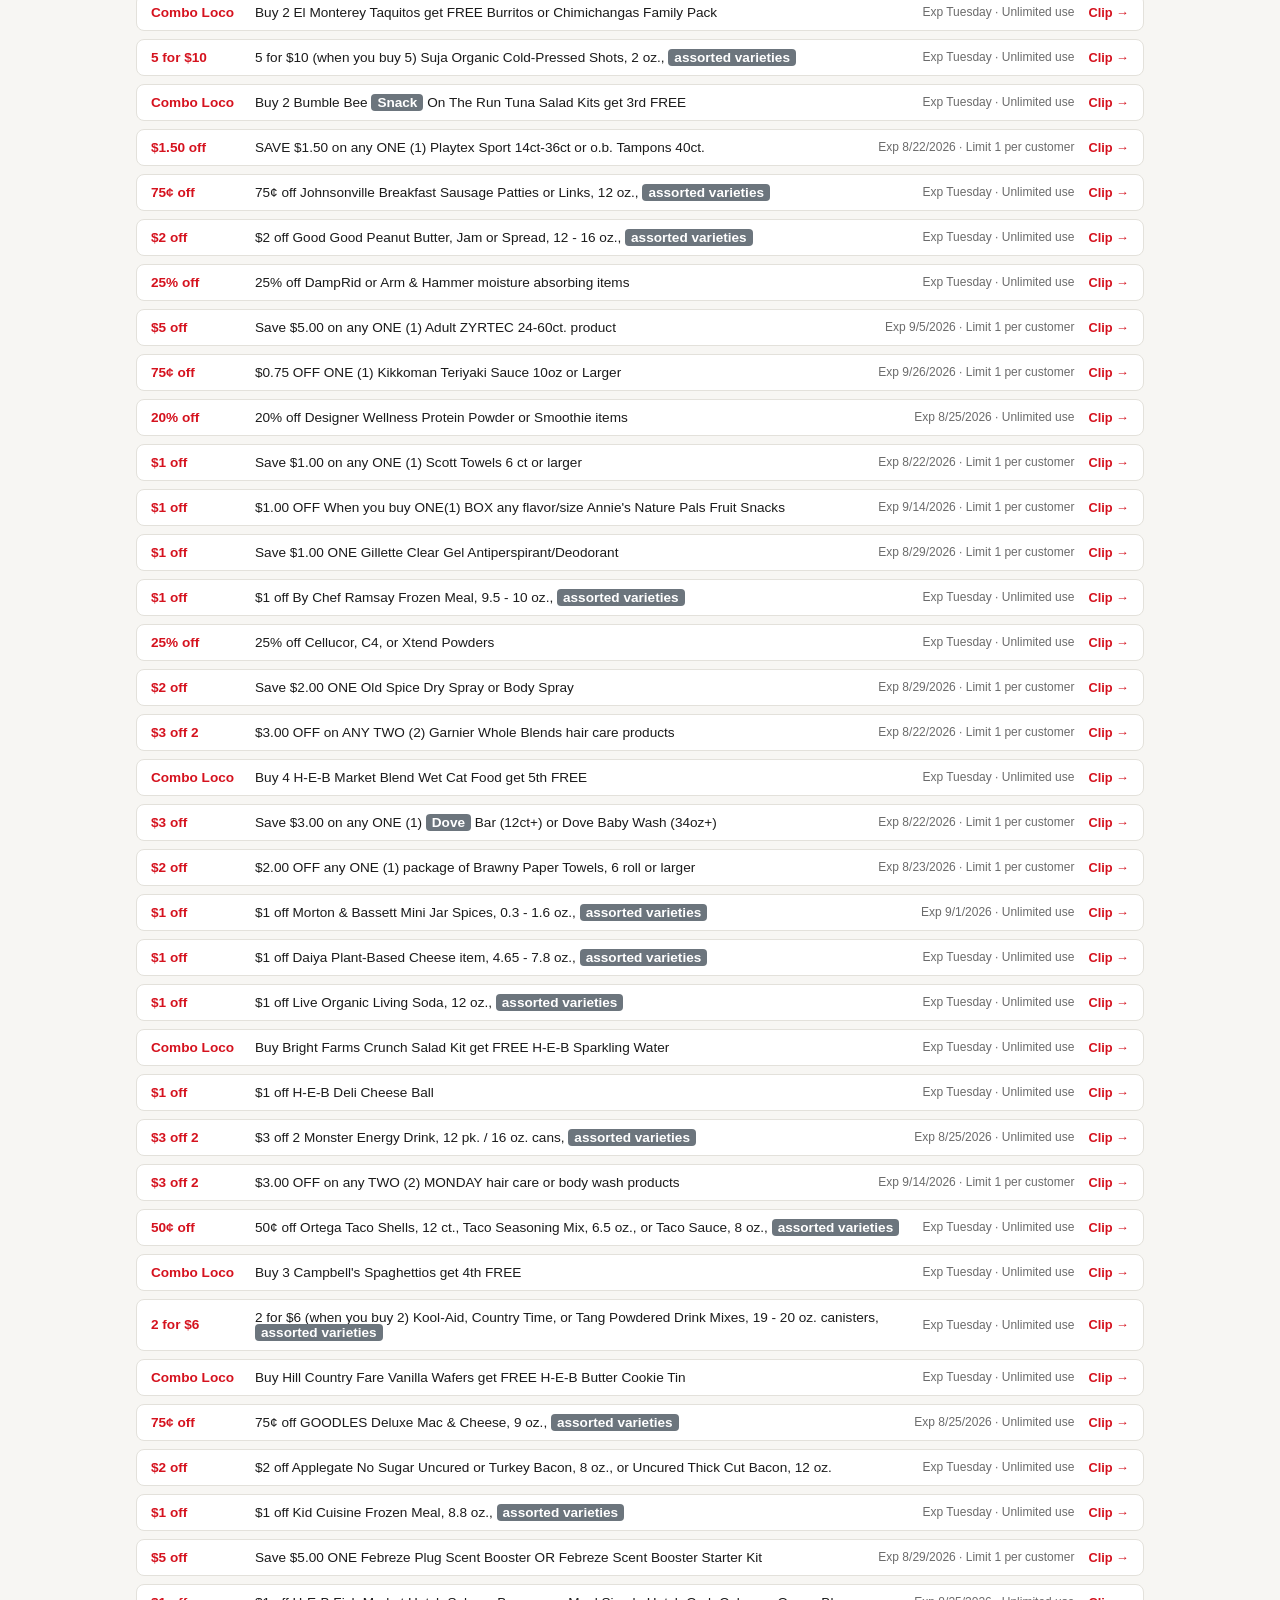
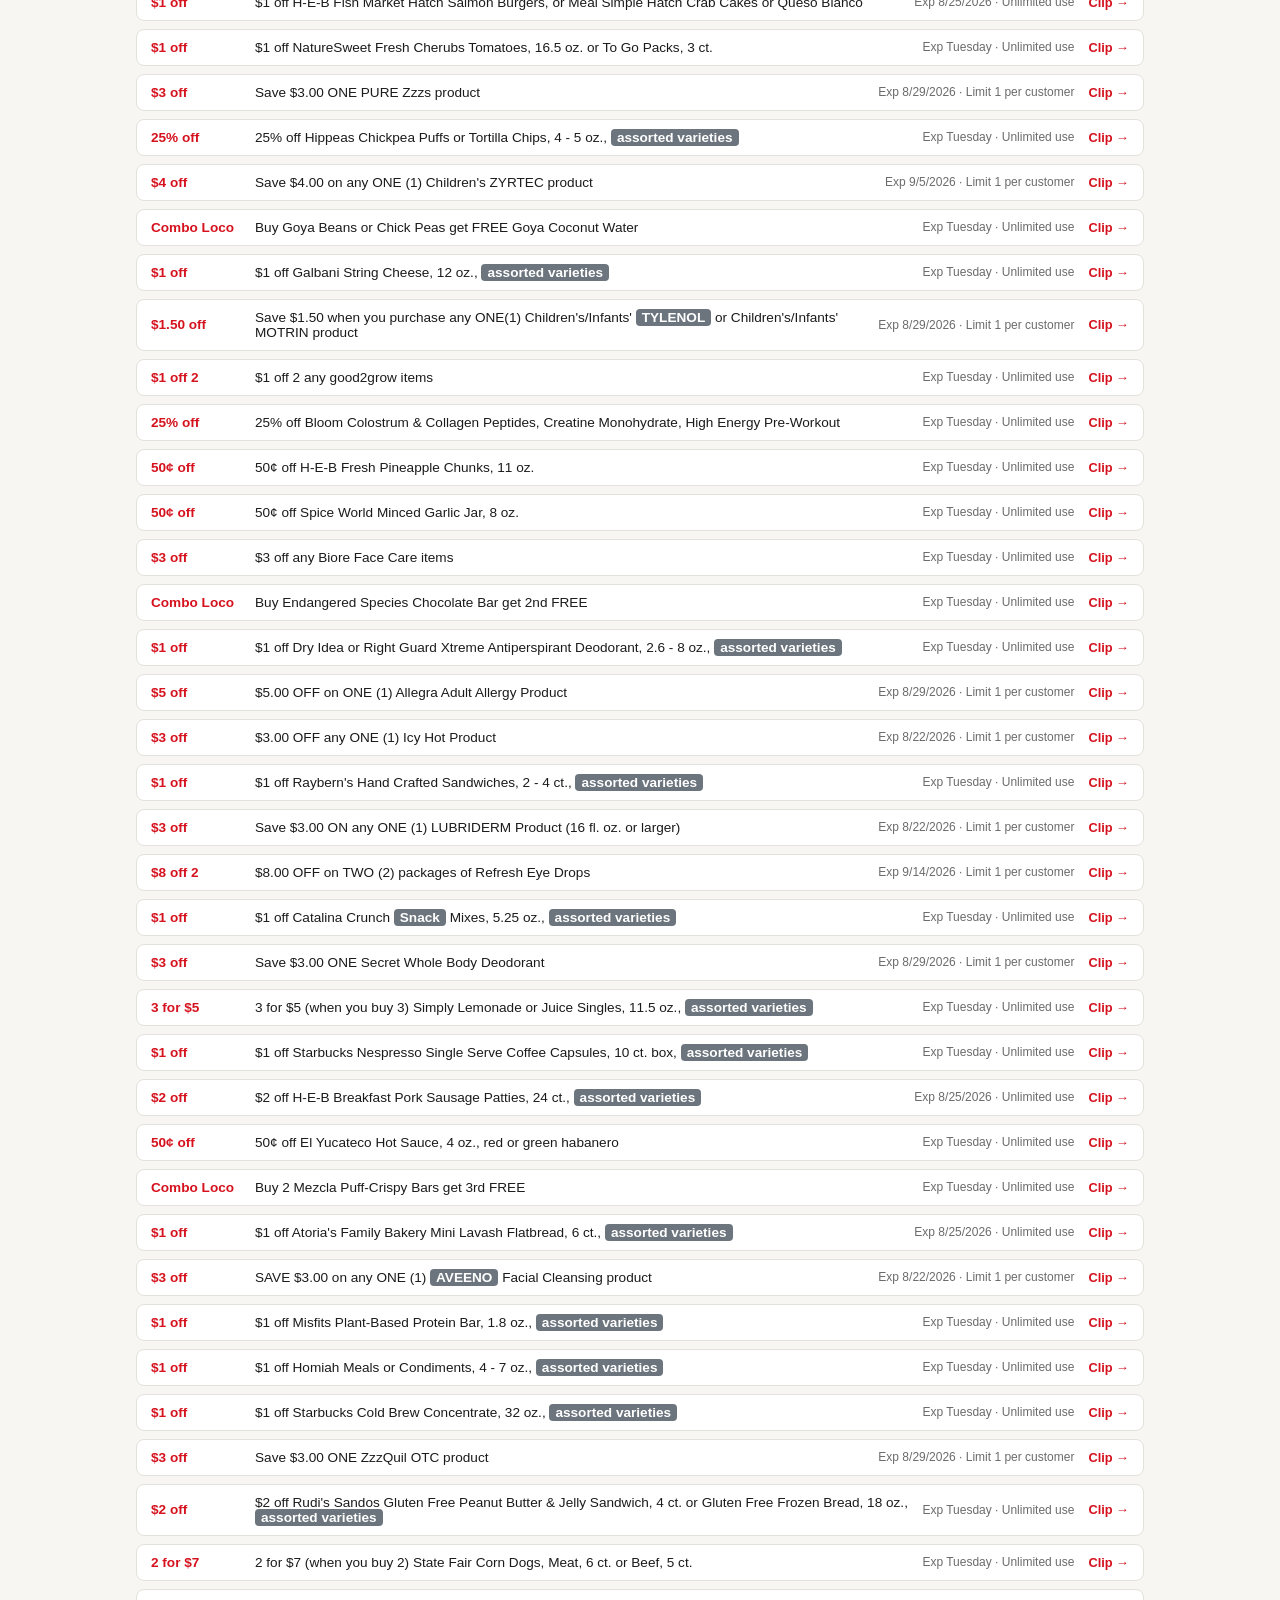
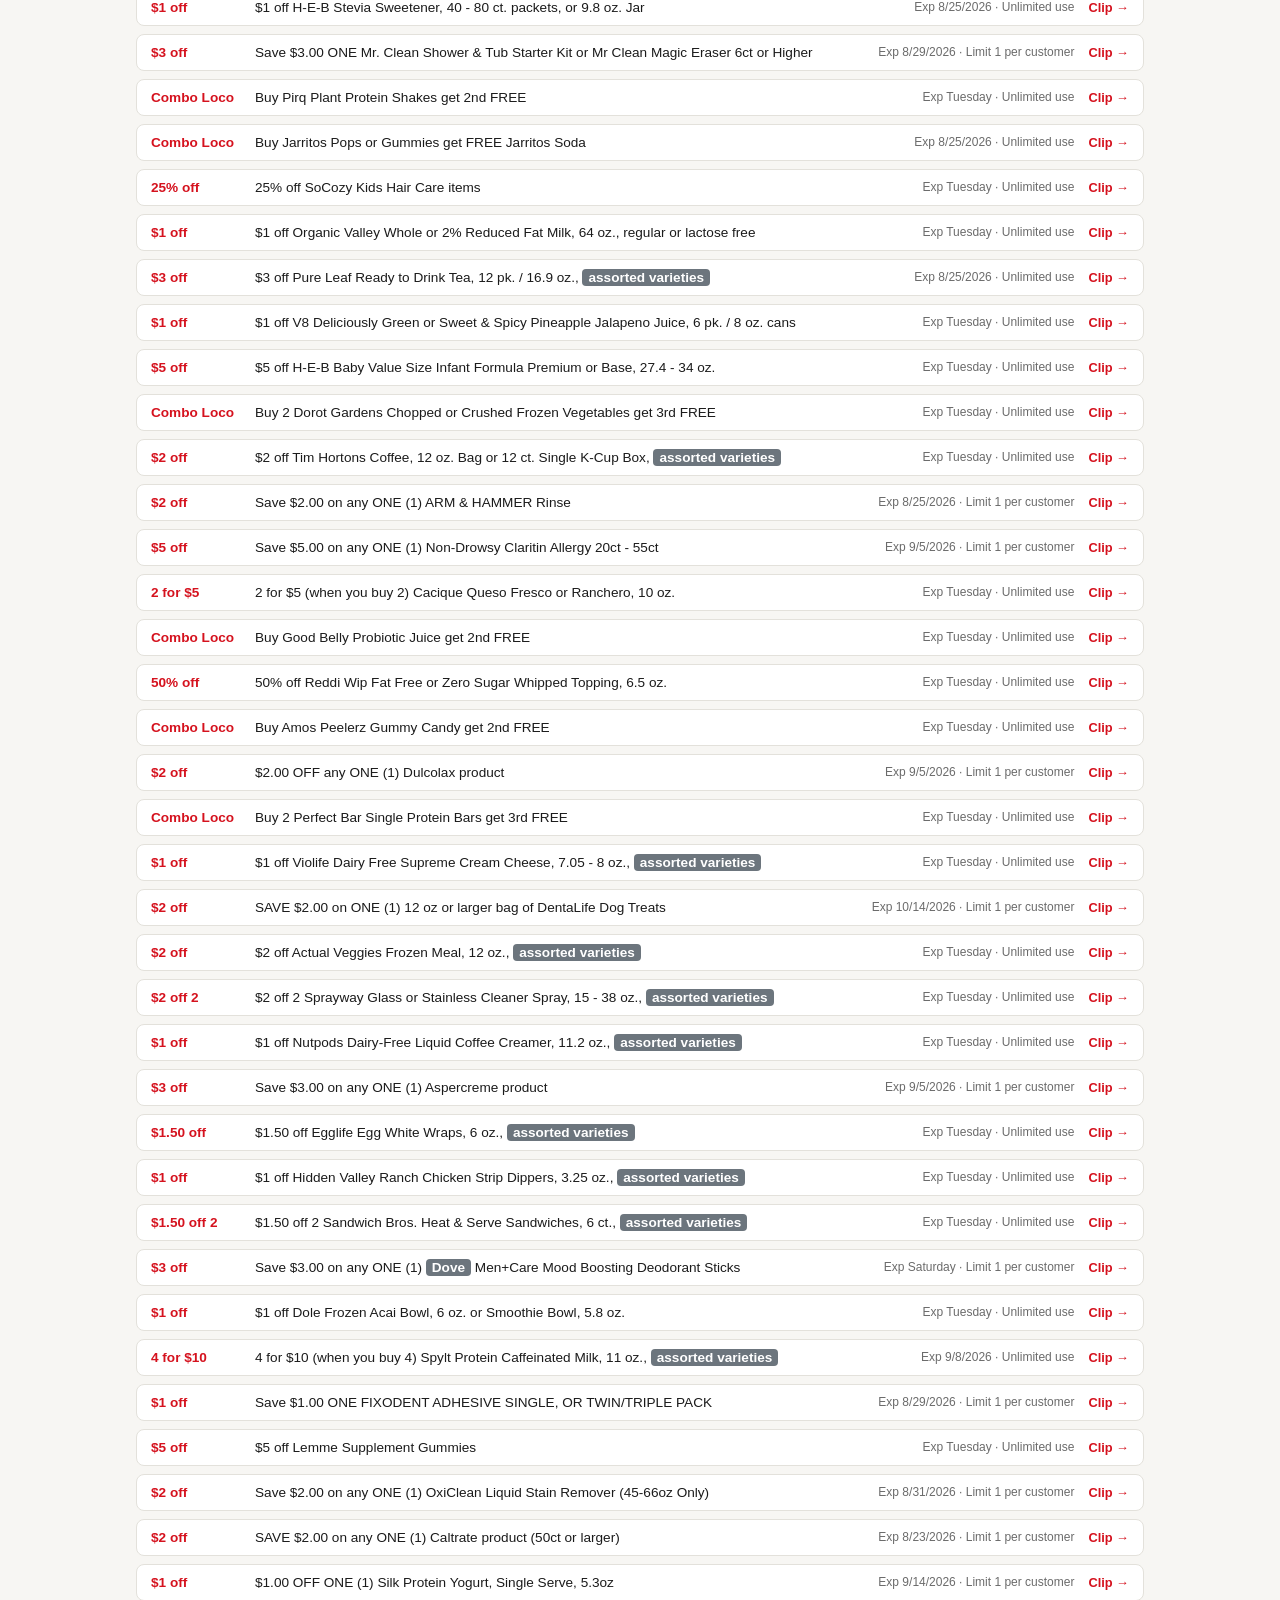
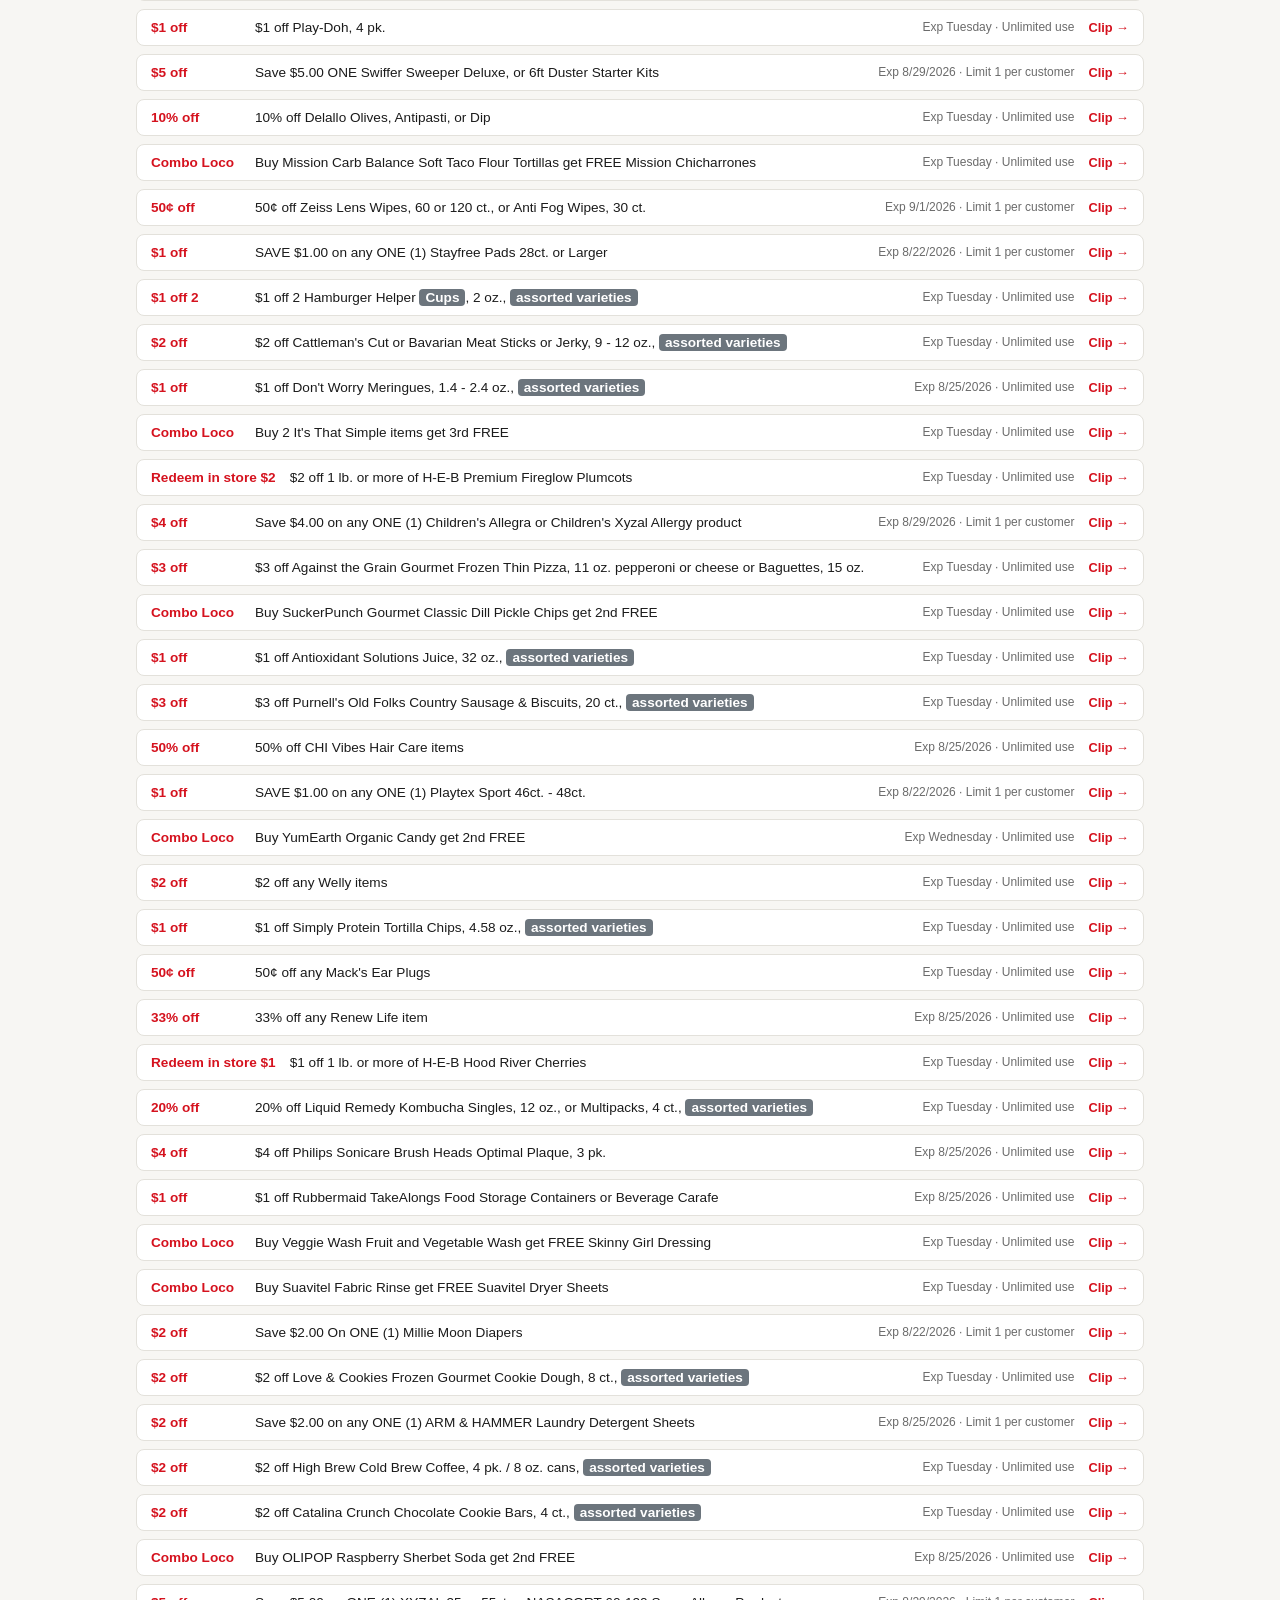
==== commit db6ad9ab: "Add Target gift-card + coupon stack finder" ====
--- a/index.html
+++ b/index.html
@@ -11,6 +11,7 @@
 <header>
   <h1>H-E-B Weekly Coupons</h1>
   <p id="header-sub">Auto-updated weekly from heb.com</p>
+  <p><a href="target/index.html" style="color:white;font-weight:600;font-size:0.85rem;">🎯 Also see: Target gift card + coupon stacks →</a></p>
 </header>
 
 <main>
--- a/assets/style.css
+++ b/assets/style.css
@@ -189,19 +189,30 @@
 .match-row {
   display: flex;
   flex-direction: column;
-  gap: 6px;
+  gap: 8px;
   padding: 10px 12px;
   border: 1px solid var(--border);
   border-radius: 8px;
   margin-bottom: 6px;
   font-size: 0.86rem;
   background: #fff;
-  cursor: pointer;
 }
 .match-row.checked { border-color: var(--accent); background: #f4faf4; }
-.match-row-top { display: flex; align-items: center; gap: 10px; flex-wrap: wrap; }
-.match-row input[type="checkbox"] { width: 18px; height: 18px; flex-shrink: 0; }
-.match-row .match-desc { padding-left: 28px; line-height: 1.35; }
+.match-row-top { display: flex; align-items: flex-start; gap: 10px; }
+.match-checkbox-wrap { display: flex; align-items: center; padding-top: 2px; cursor: pointer; }
+.match-row input[type="checkbox"] { width: 18px; height: 18px; flex-shrink: 0; cursor: pointer; }
+.match-thumb {
+  width: 44px;
+  height: 44px;
+  object-fit: contain;
+  background: #fafafa;
+  border: 1px solid var(--border);
+  border-radius: 6px;
+  flex-shrink: 0;
+}
+.match-row-info { flex: 1; min-width: 0; }
+.match-row-line1 { display: flex; align-items: center; gap: 8px; flex-wrap: wrap; margin-bottom: 3px; }
+.match-row .match-desc { line-height: 1.35; }
 .match-row .match-value { font-weight: 700; color: var(--heb-red); white-space: nowrap; }
 .match-row .confidence-badge {
   font-size: 0.66rem;
@@ -214,15 +225,85 @@
 .confidence-badge.strong { background: var(--strong); }
 .confidence-badge.possible { background: var(--possible); }
 .confidence-badge.price-verified { background: var(--price-verified); }
-.match-row .price-input-wrap { display: flex; align-items: center; gap: 3px; white-space: nowrap; font-size: 0.8rem; color: var(--muted); margin-left: auto; }
-.match-row .price-input-wrap input {
+.match-clip-link {
+  margin-left: auto;
+  color: var(--heb-red);
+  text-decoration: none;
+  font-weight: 600;
+  font-size: 0.78rem;
+  white-space: nowrap;
+}
+
+/* --- Items you've found for a coupon: chips + inline add form --- */
+.match-items { display: flex; flex-wrap: wrap; align-items: center; gap: 6px; padding-left: 54px; }
+.item-chip {
+  display: inline-flex;
+  align-items: center;
+  gap: 6px;
+  background: #eef0f2;
+  border: 1px solid var(--border);
+  border-radius: 999px;
+  padding: 4px 6px 4px 10px;
+  font-size: 0.74rem;
+  cursor: pointer;
+}
+.item-chip:hover { background: #e2e5e9; }
+.item-chip-name { max-width: 140px; overflow: hidden; text-overflow: ellipsis; white-space: nowrap; }
+.item-chip-price { font-weight: 700; color: var(--heb-dark); }
+.item-chip-remove, .item-chip-source {
+  display: inline-flex;
+  align-items: center;
+  justify-content: center;
+  width: 16px; height: 16px;
+  border-radius: 50%;
+  font-size: 0.65rem;
+  color: var(--muted);
+}
+.item-chip-remove:hover { background: #d8dadd; color: var(--heb-dark); }
+.item-add-btn {
+  background: none;
+  border: 1px dashed var(--border);
+  color: var(--muted);
+  border-radius: 999px;
+  padding: 4px 10px;
+  font-size: 0.74rem;
+  cursor: pointer;
+}
+.price-input-wrap { display: flex; align-items: center; gap: 3px; white-space: nowrap; font-size: 0.8rem; color: var(--muted); margin-left: auto; }
+.price-input-wrap input {
   width: 62px;
   padding: 4px 6px;
   border: 1px solid var(--border);
   border-radius: 6px;
   font-size: 0.8rem;
 }
-.match-row .matched-price { font-size: 0.8rem; color: var(--muted); font-weight: 400; }
+.item-add-form { display: flex; flex-wrap: wrap; gap: 6px; padding-left: 54px; }
+.item-add-form[hidden] { display: none; }
+.item-add-form input {
+  padding: 5px 8px;
+  border: 1px solid var(--border);
+  border-radius: 6px;
+  font-size: 0.8rem;
+}
+.item-add-name { flex: 1; min-width: 140px; }
+.item-add-price { width: 80px; }
+.item-add-save {
+  background: var(--accent);
+  color: white;
+  border: none;
+  border-radius: 6px;
+  padding: 5px 12px;
+  font-size: 0.8rem;
+  font-weight: 600;
+  cursor: pointer;
+}
+.item-add-cancel {
+  background: none;
+  border: none;
+  color: var(--muted);
+  font-size: 0.8rem;
+  cursor: pointer;
+}
 
 .stack-summary {
   position: sticky;
@@ -293,7 +374,8 @@
 
 @media (max-width: 600px) {
   .hero .hero-amount { font-size: 2rem; }
-  .match-row { flex-wrap: wrap; }
+  .match-items, .item-add-form { padding-left: 0; }
+  .price-input-wrap { margin-left: 0; }
 
   /* Keep the sticky summary compact on mobile — a tall stacked layout here
      would cover the checkbox rows scrolling underneath it. */
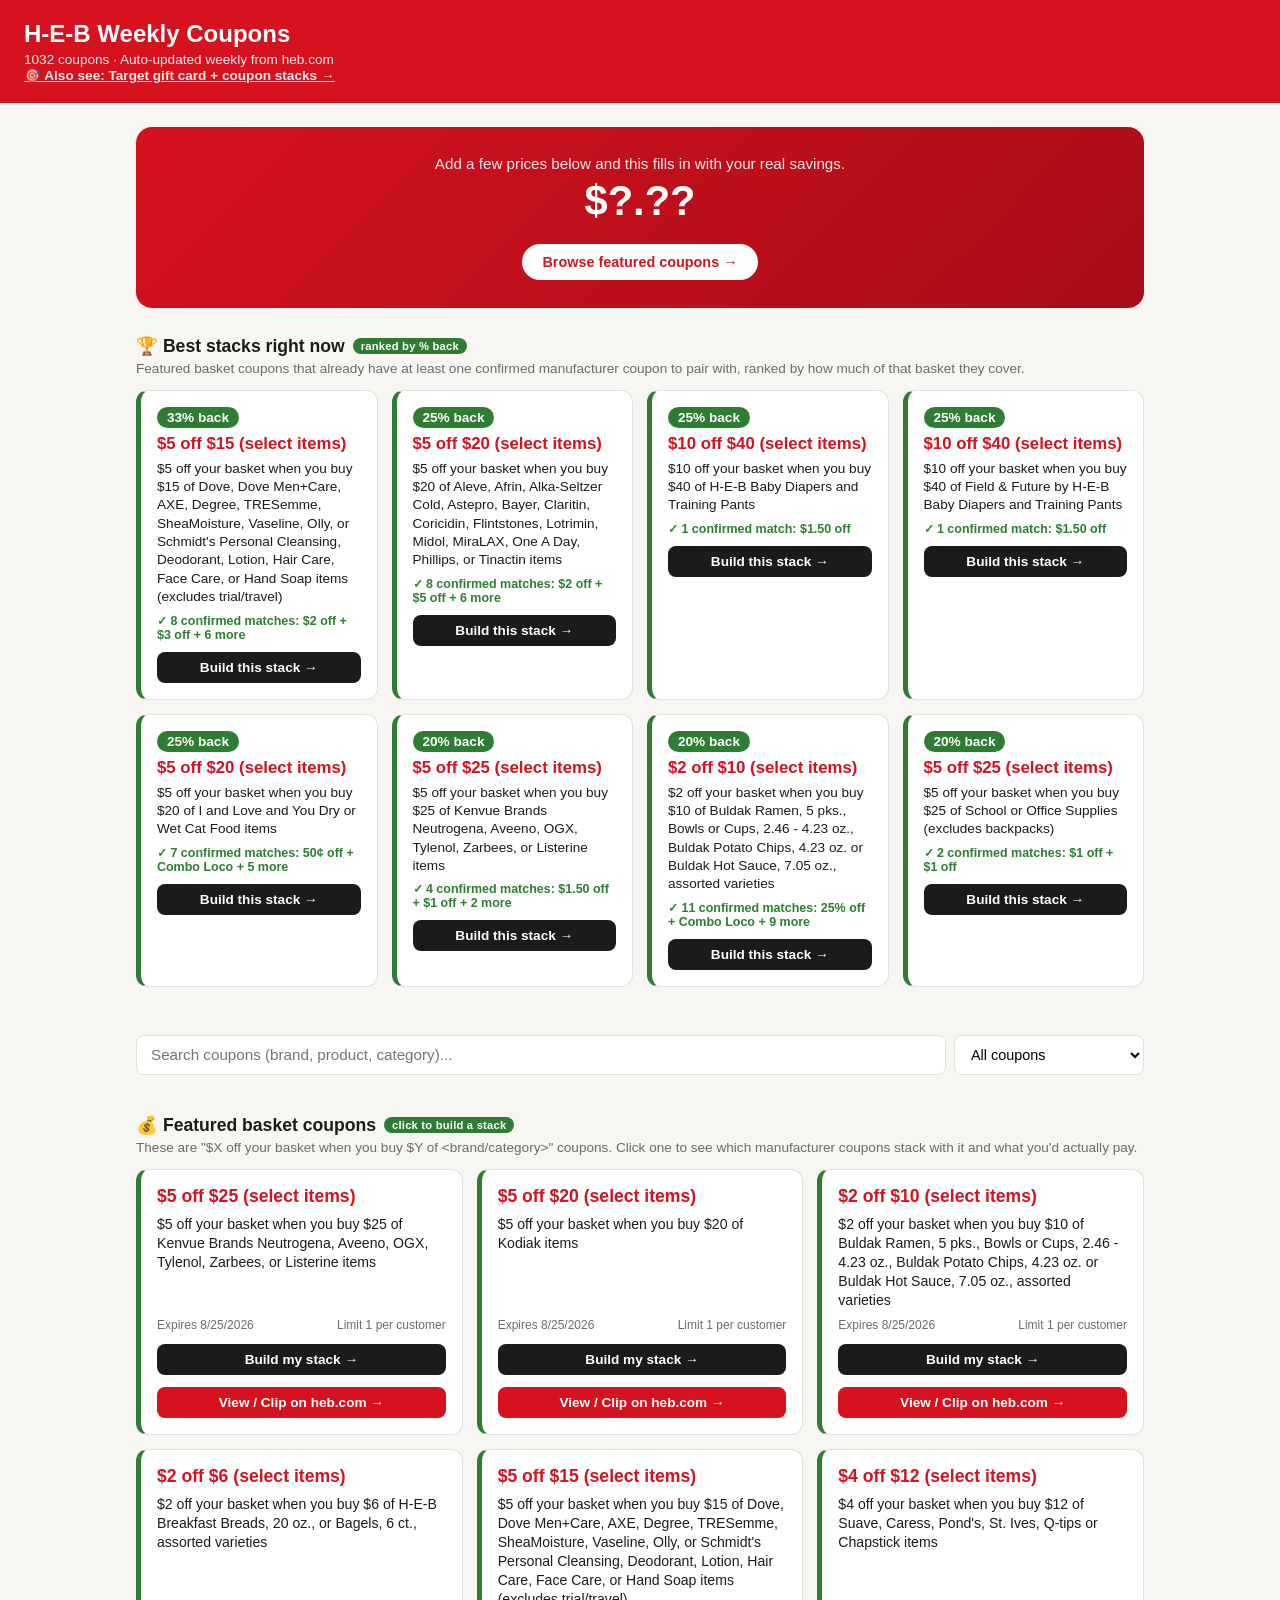
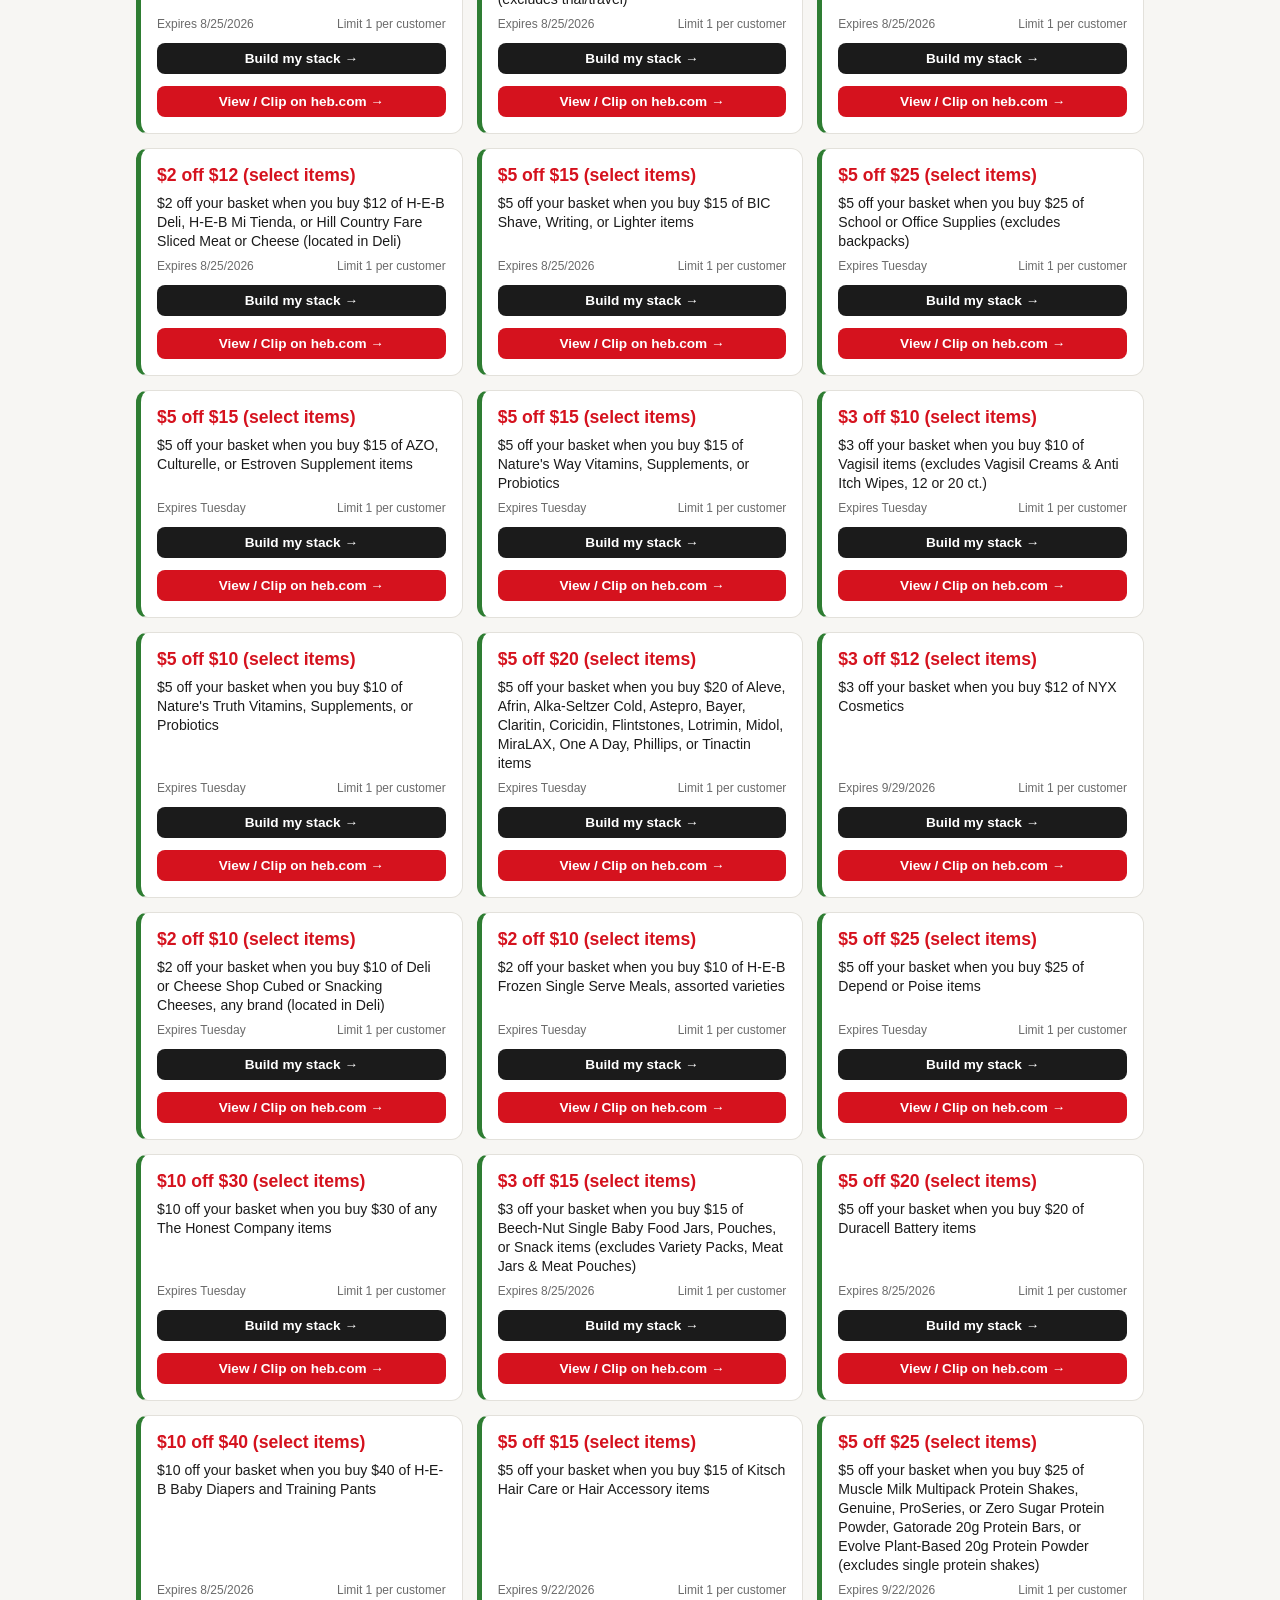
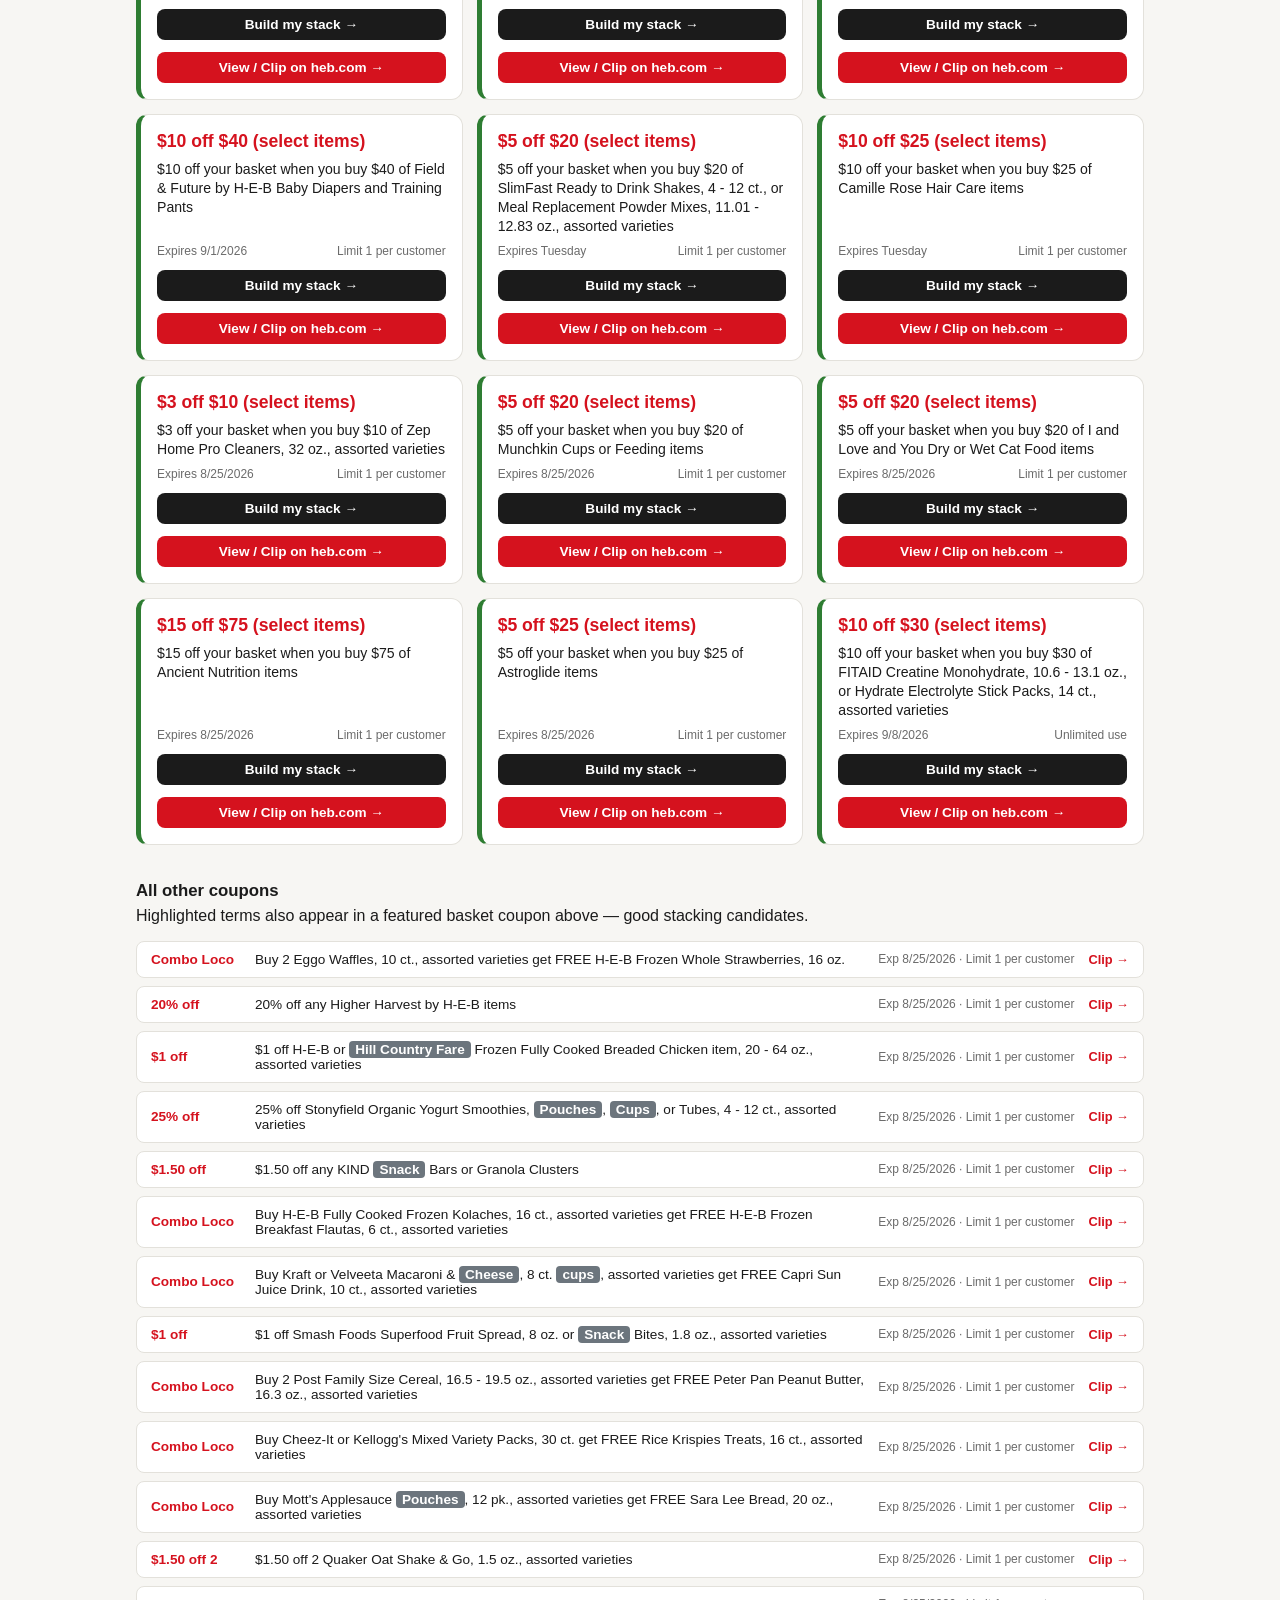
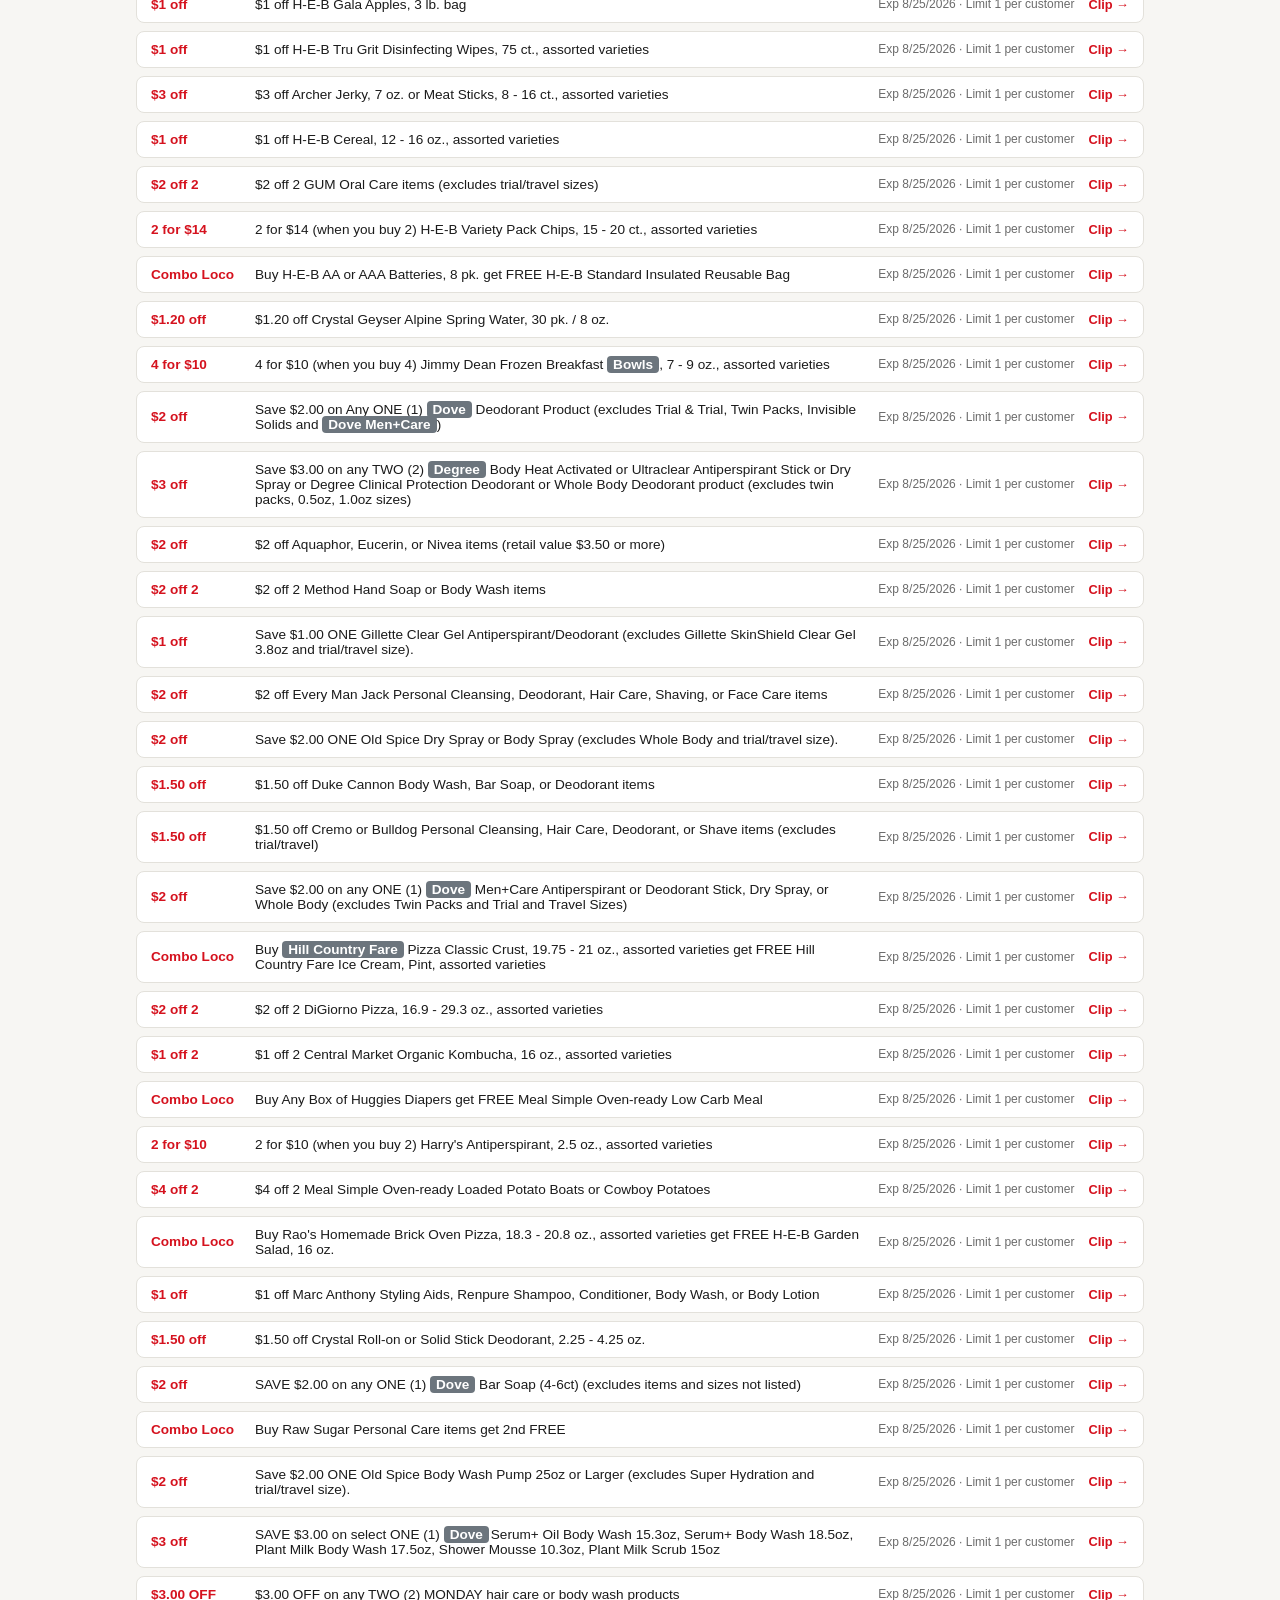
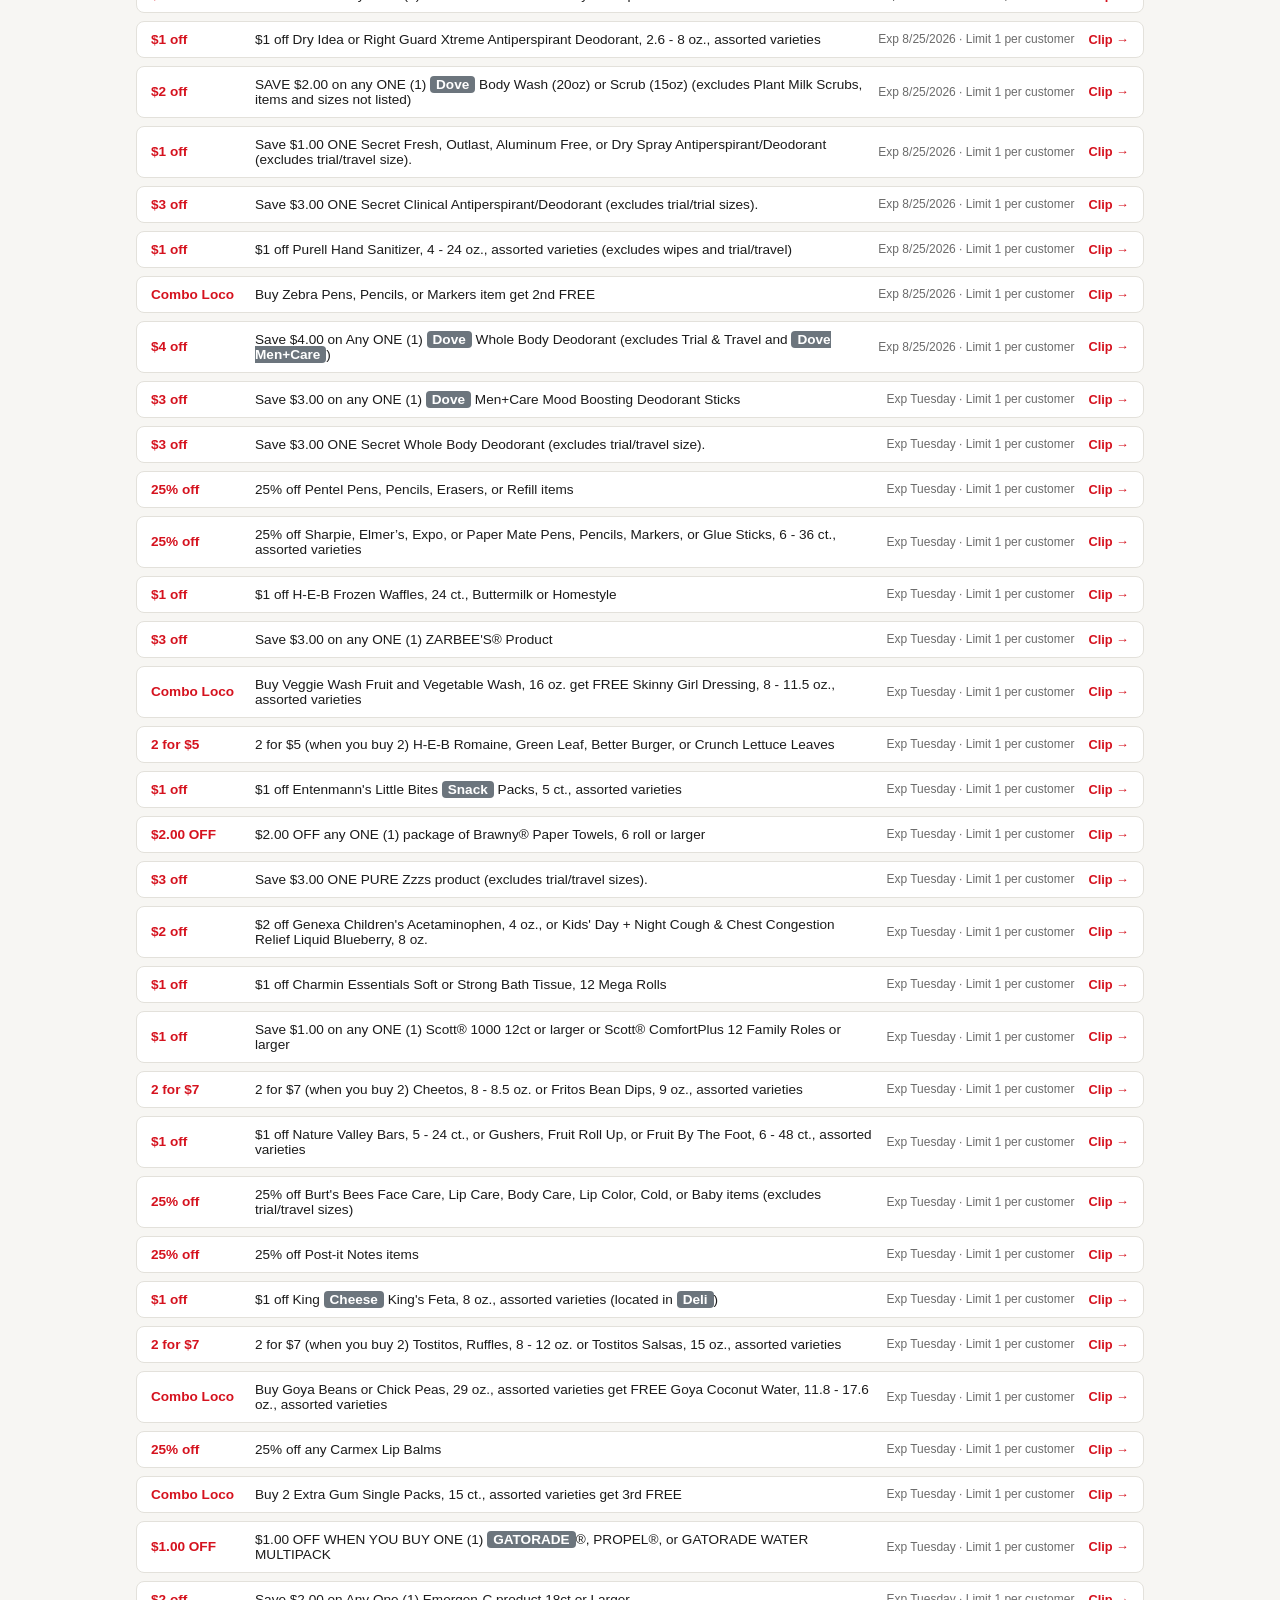
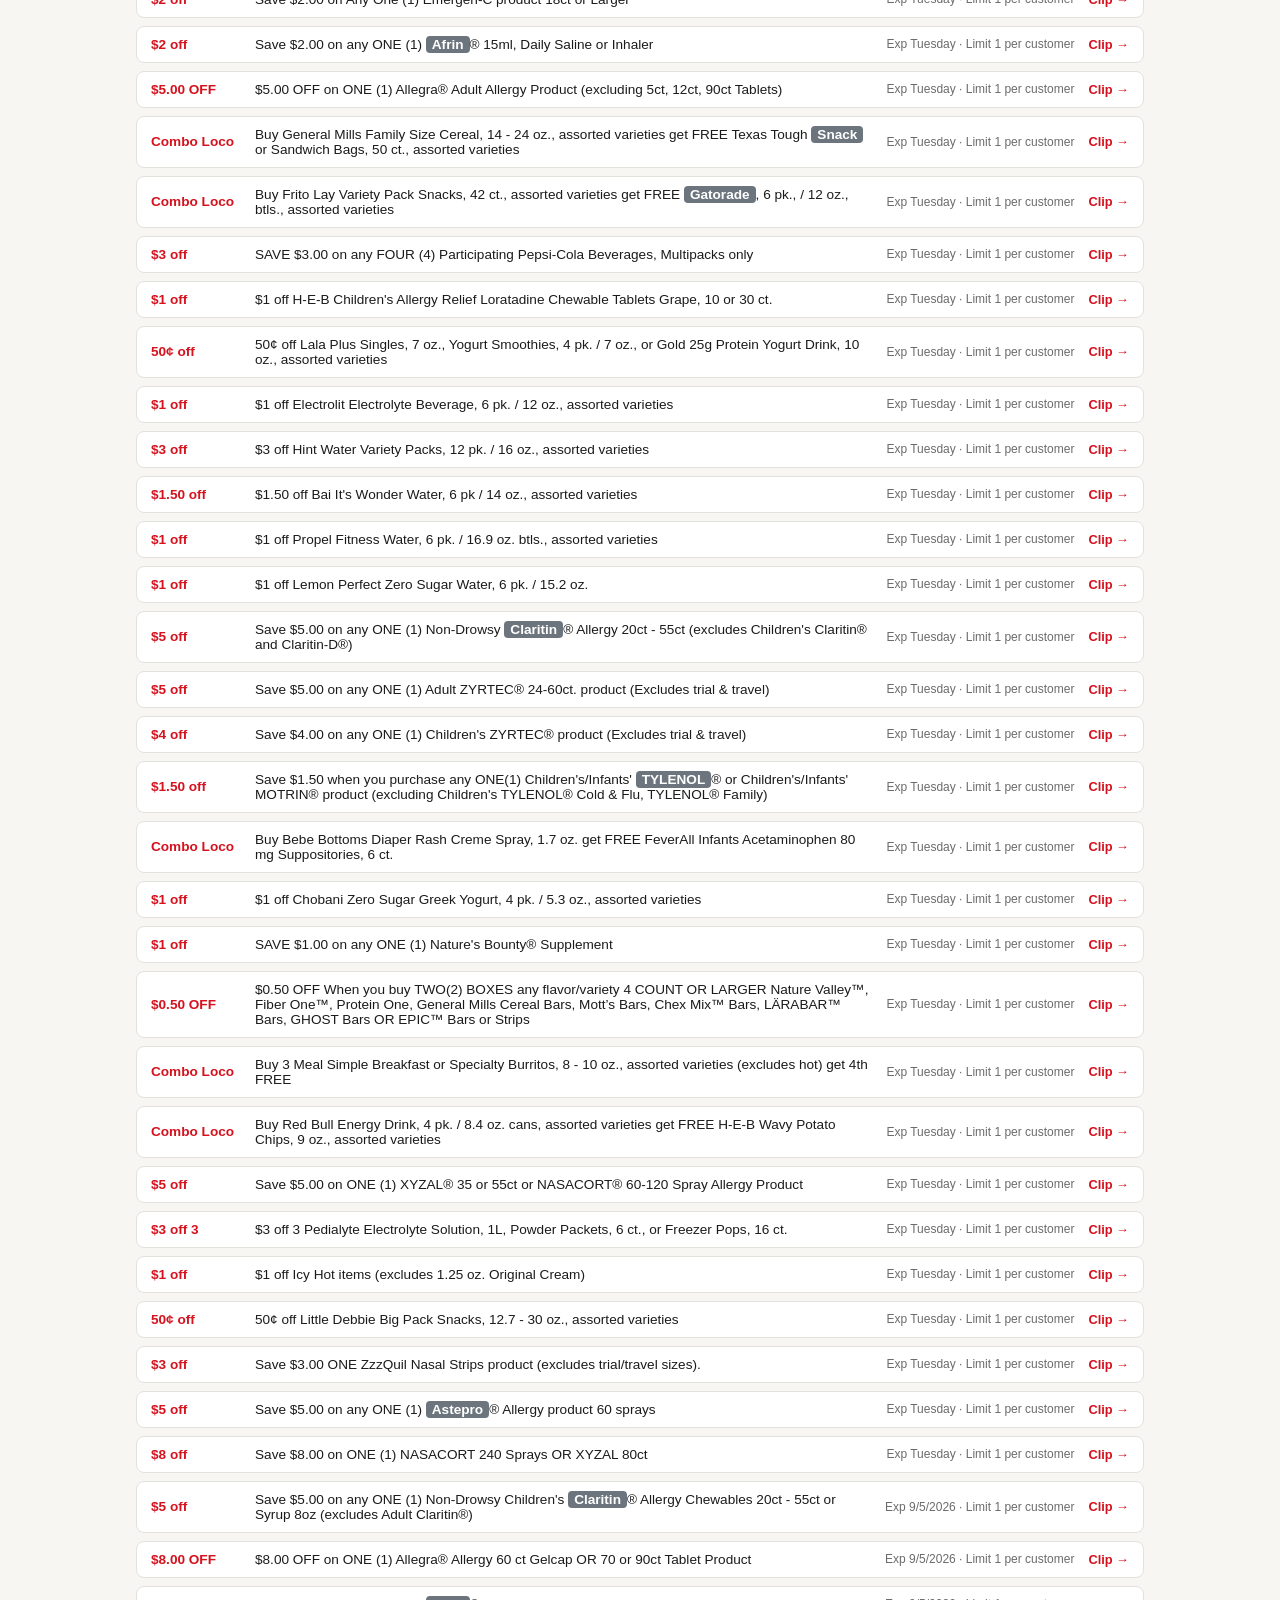
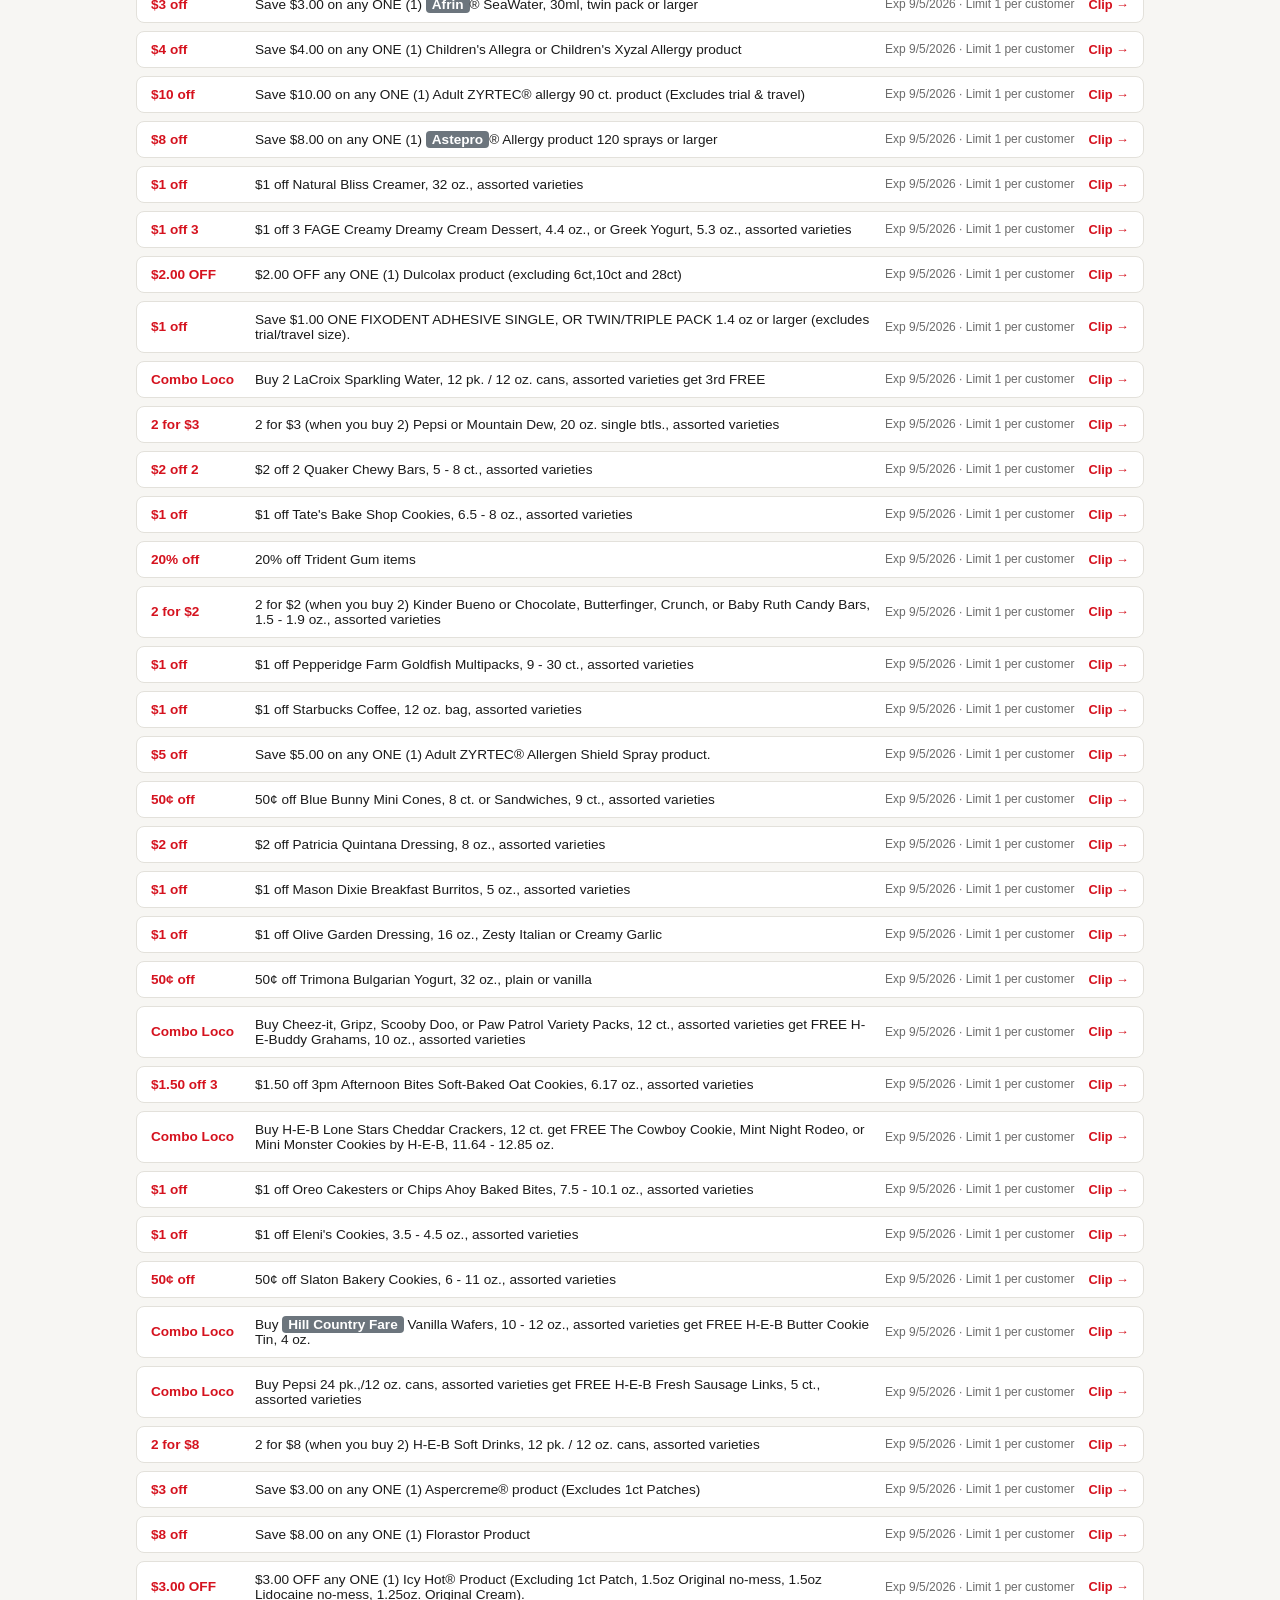
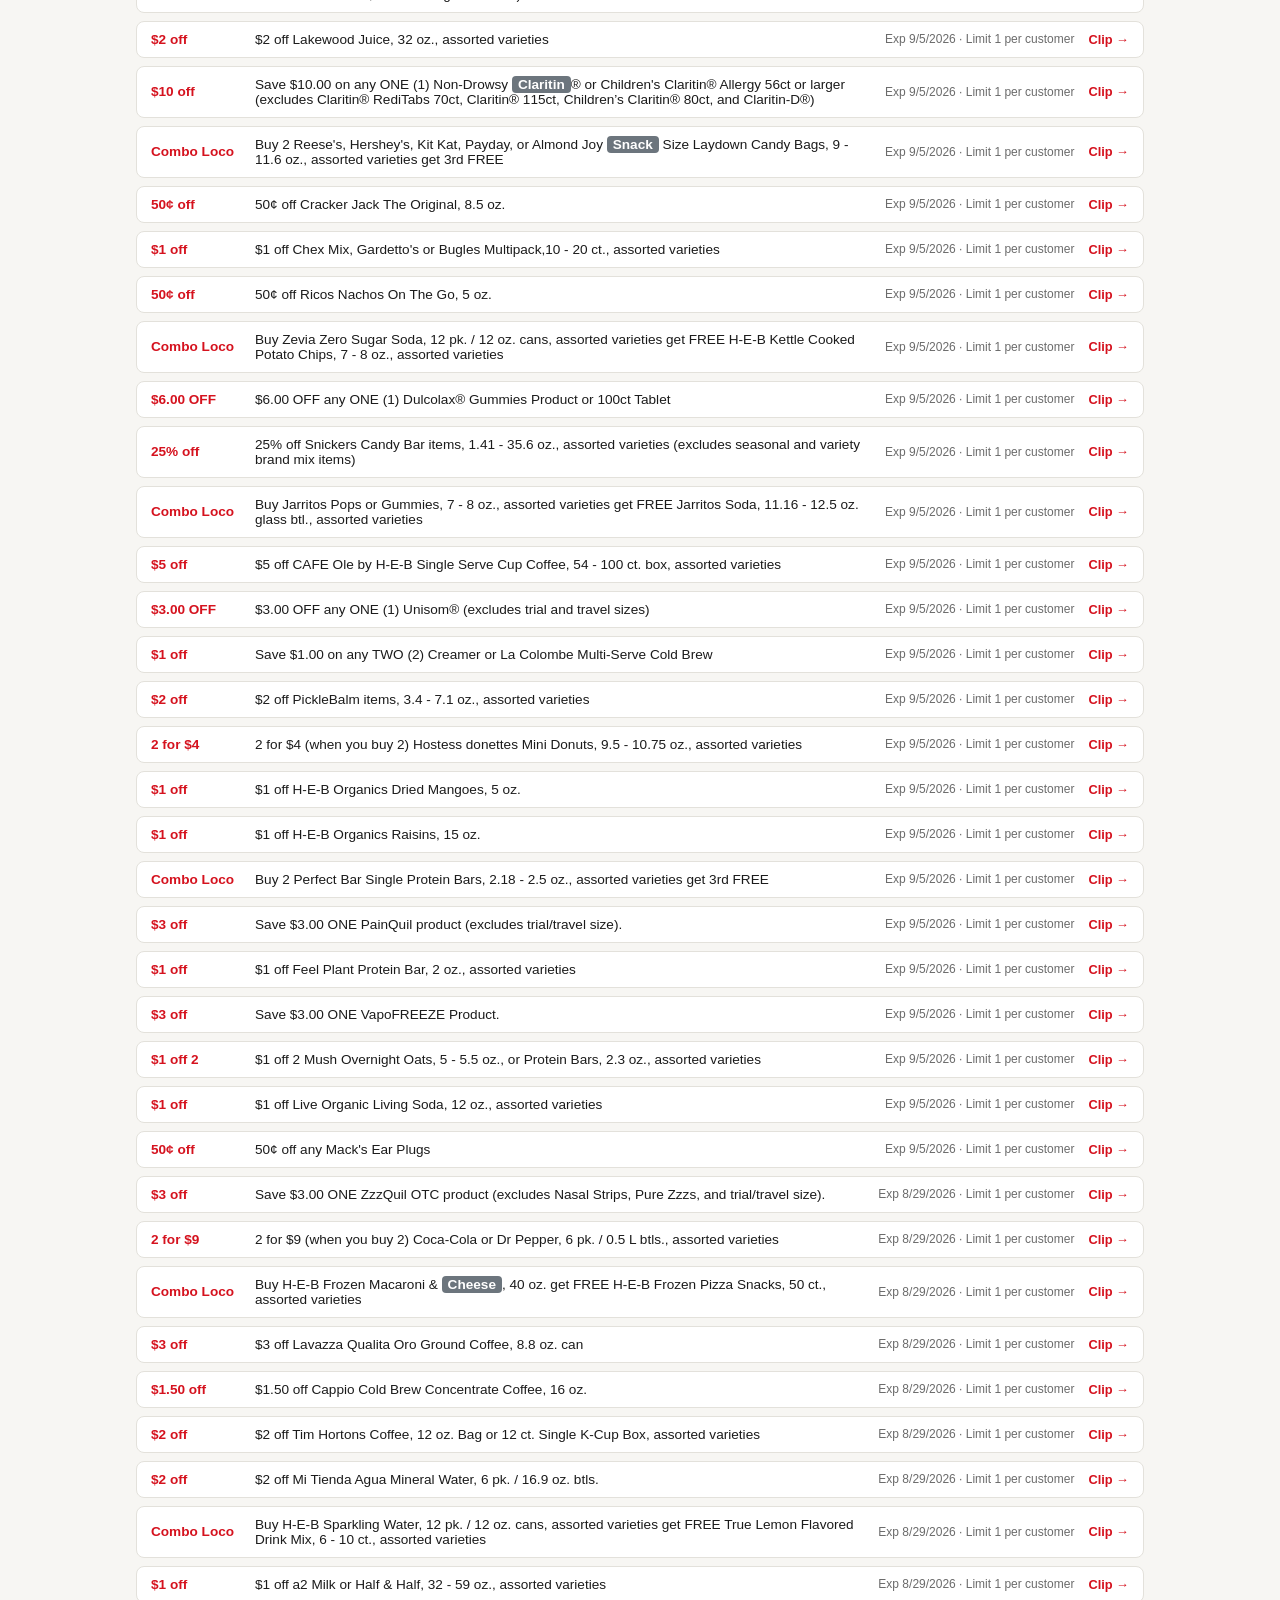
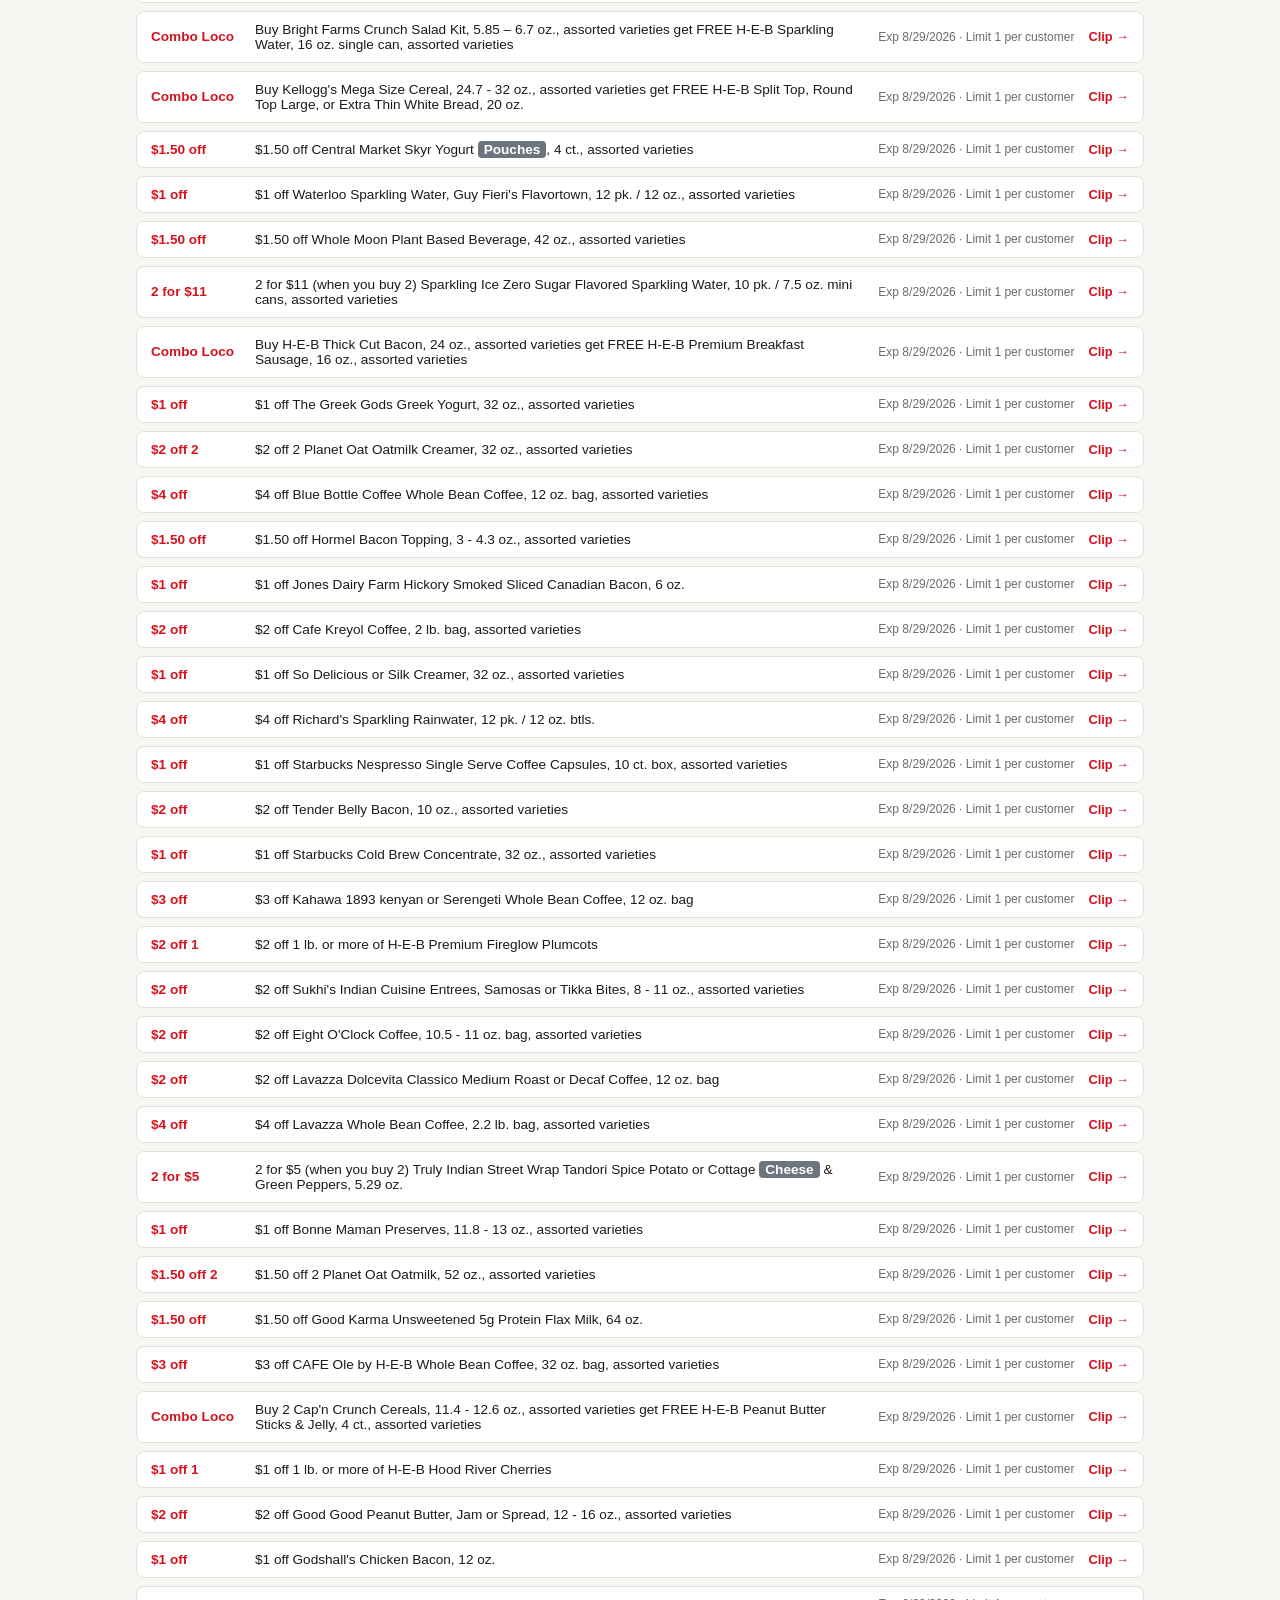
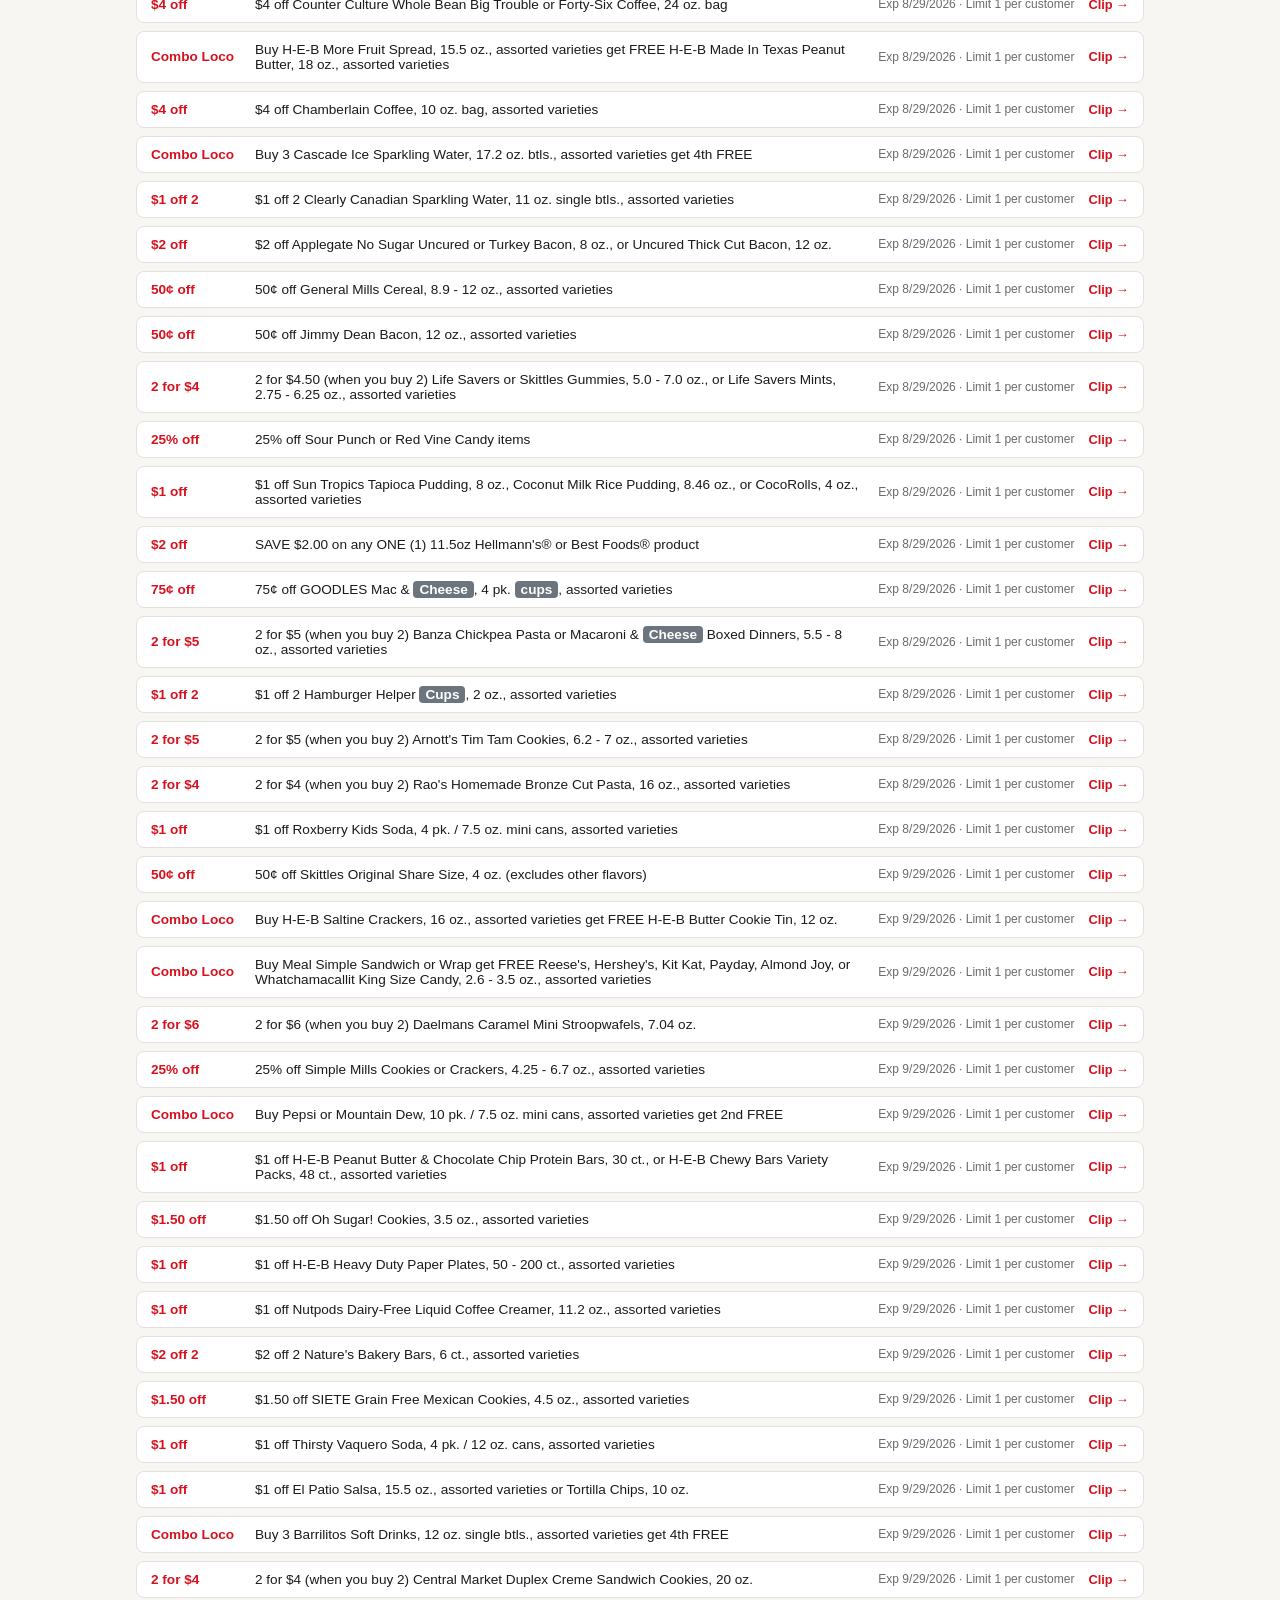
==== commit aaa4d9a2: "Add a Best Stacks ranked list and fix two match-quality/perf bugs Best Stacks: a new section ranking" ====
--- a/index.html
+++ b/index.html
@@ -21,6 +21,15 @@
     <p class="hero-sub" id="hero-sub">Finding your best stack…</p>
     <div class="hero-amount" id="hero-amount">$?.??</div>
     <a href="#" class="hero-cta" id="hero-cta">Browse featured coupons →</a>
+  </section>
+
+  <section class="stackable-section best-stacks">
+    <h2>🏆 Best stacks right now <span class="badge">ranked by % back</span></h2>
+    <p class="sub">
+      Featured basket coupons that already have at least one confirmed manufacturer coupon
+      to pair with, ranked by how much of that basket they cover.
+    </p>
+    <div class="best-stacks-list" id="best-stacks-list"></div>
   </section>
 
   <div class="search-bar">
--- a/assets/style.css
+++ b/assets/style.css
@@ -103,6 +103,49 @@
   padding: 2px 8px;
   border-radius: 999px;
   letter-spacing: 0.02em;
+}
+
+.best-stacks-list {
+  display: grid;
+  grid-template-columns: repeat(auto-fill, minmax(240px, 1fr));
+  gap: 14px;
+}
+.best-stack-card {
+  background: var(--card-bg);
+  border: 1px solid var(--border);
+  border-left: 5px solid var(--strong);
+  border-radius: 12px;
+  padding: 16px;
+  display: flex;
+  flex-direction: column;
+  gap: 6px;
+  cursor: pointer;
+  transition: box-shadow .15s, transform .15s;
+}
+.best-stack-card:hover { box-shadow: 0 4px 14px rgba(0,0,0,.08); transform: translateY(-1px); }
+.best-stack-pct {
+  align-self: flex-start;
+  background: var(--strong);
+  color: white;
+  font-weight: 800;
+  font-size: 0.85rem;
+  padding: 3px 10px;
+  border-radius: 999px;
+}
+.best-stack-value { font-weight: 700; font-size: 1.05rem; color: var(--heb-red); }
+.best-stack-desc { font-size: 0.85rem; line-height: 1.35; }
+.best-stack-matches { font-size: 0.78rem; color: var(--strong); font-weight: 600; }
+.best-stack-card .build-stack-btn {
+  margin-top: 4px;
+  text-align: center;
+  background: var(--heb-dark);
+  color: white;
+  border: none;
+  padding: 8px;
+  border-radius: 8px;
+  font-size: 0.85rem;
+  font-weight: 600;
+  cursor: pointer;
 }
 
 .featured-grid {
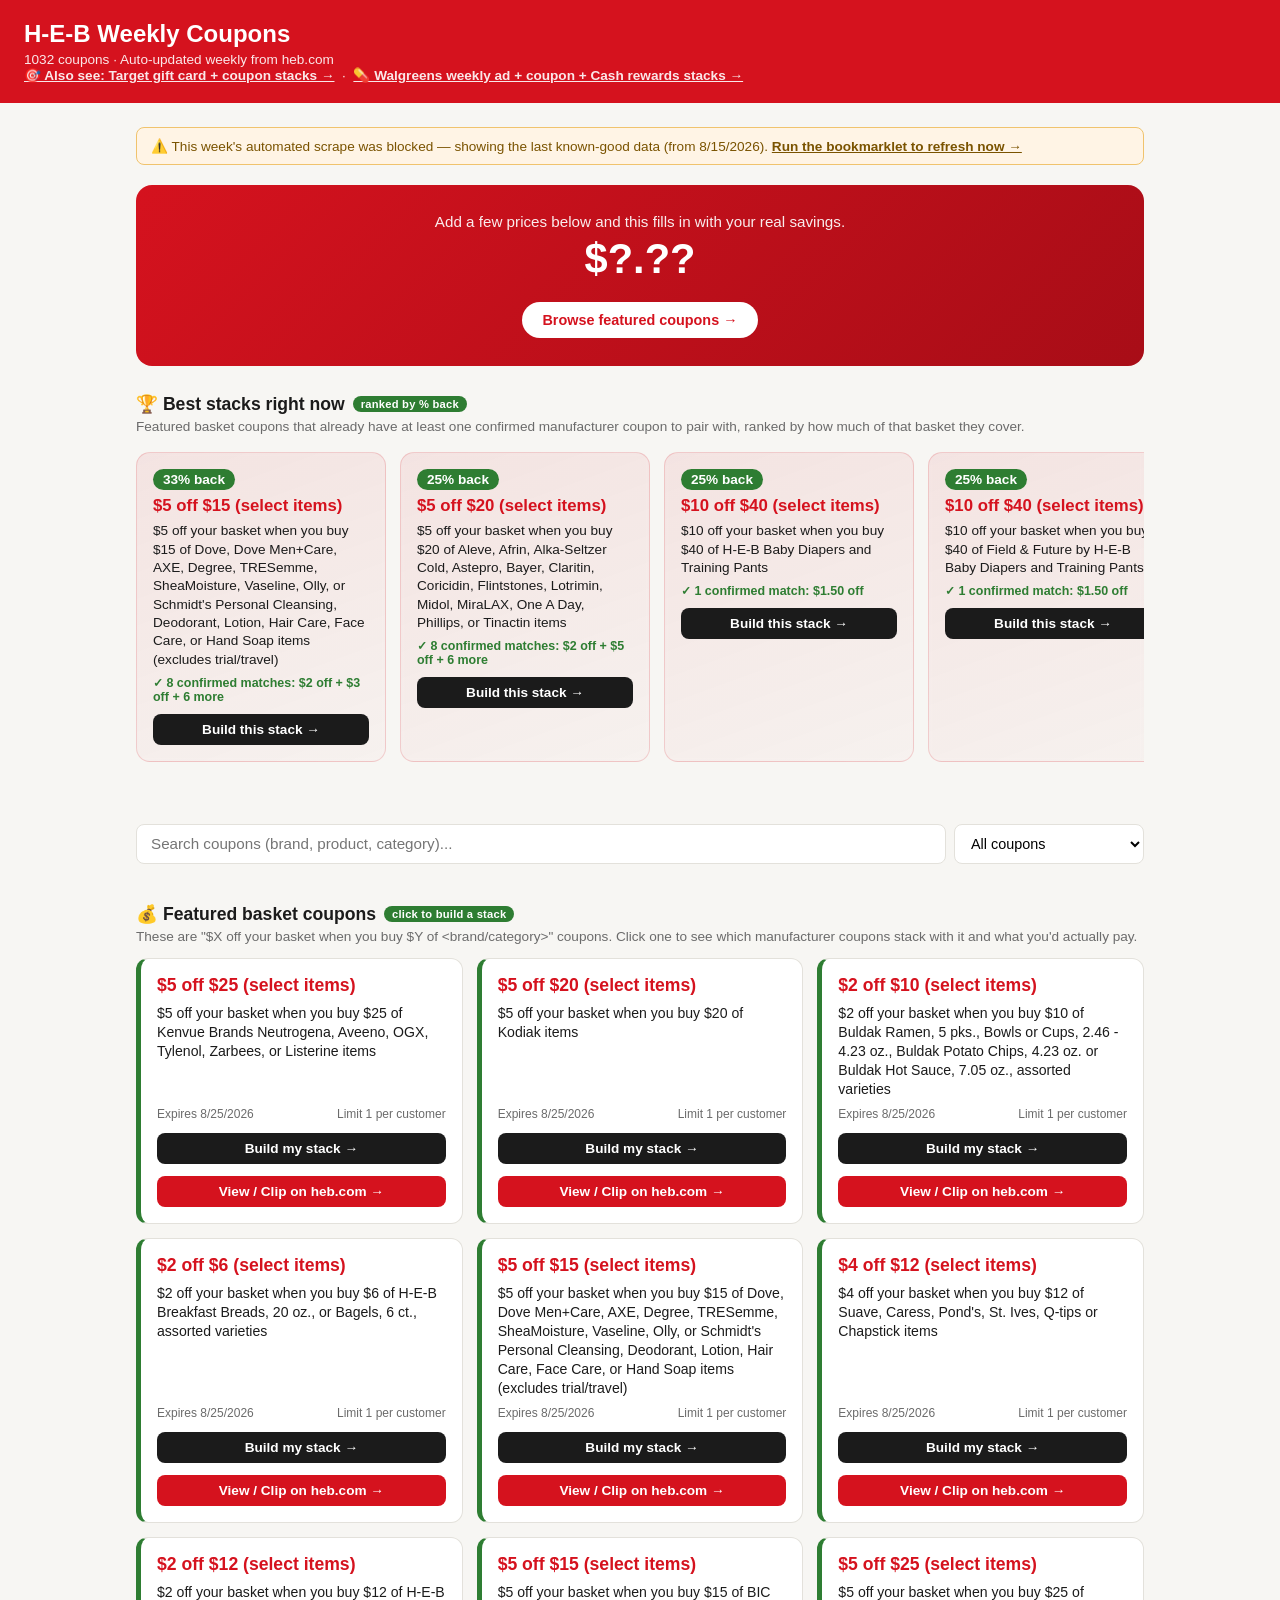
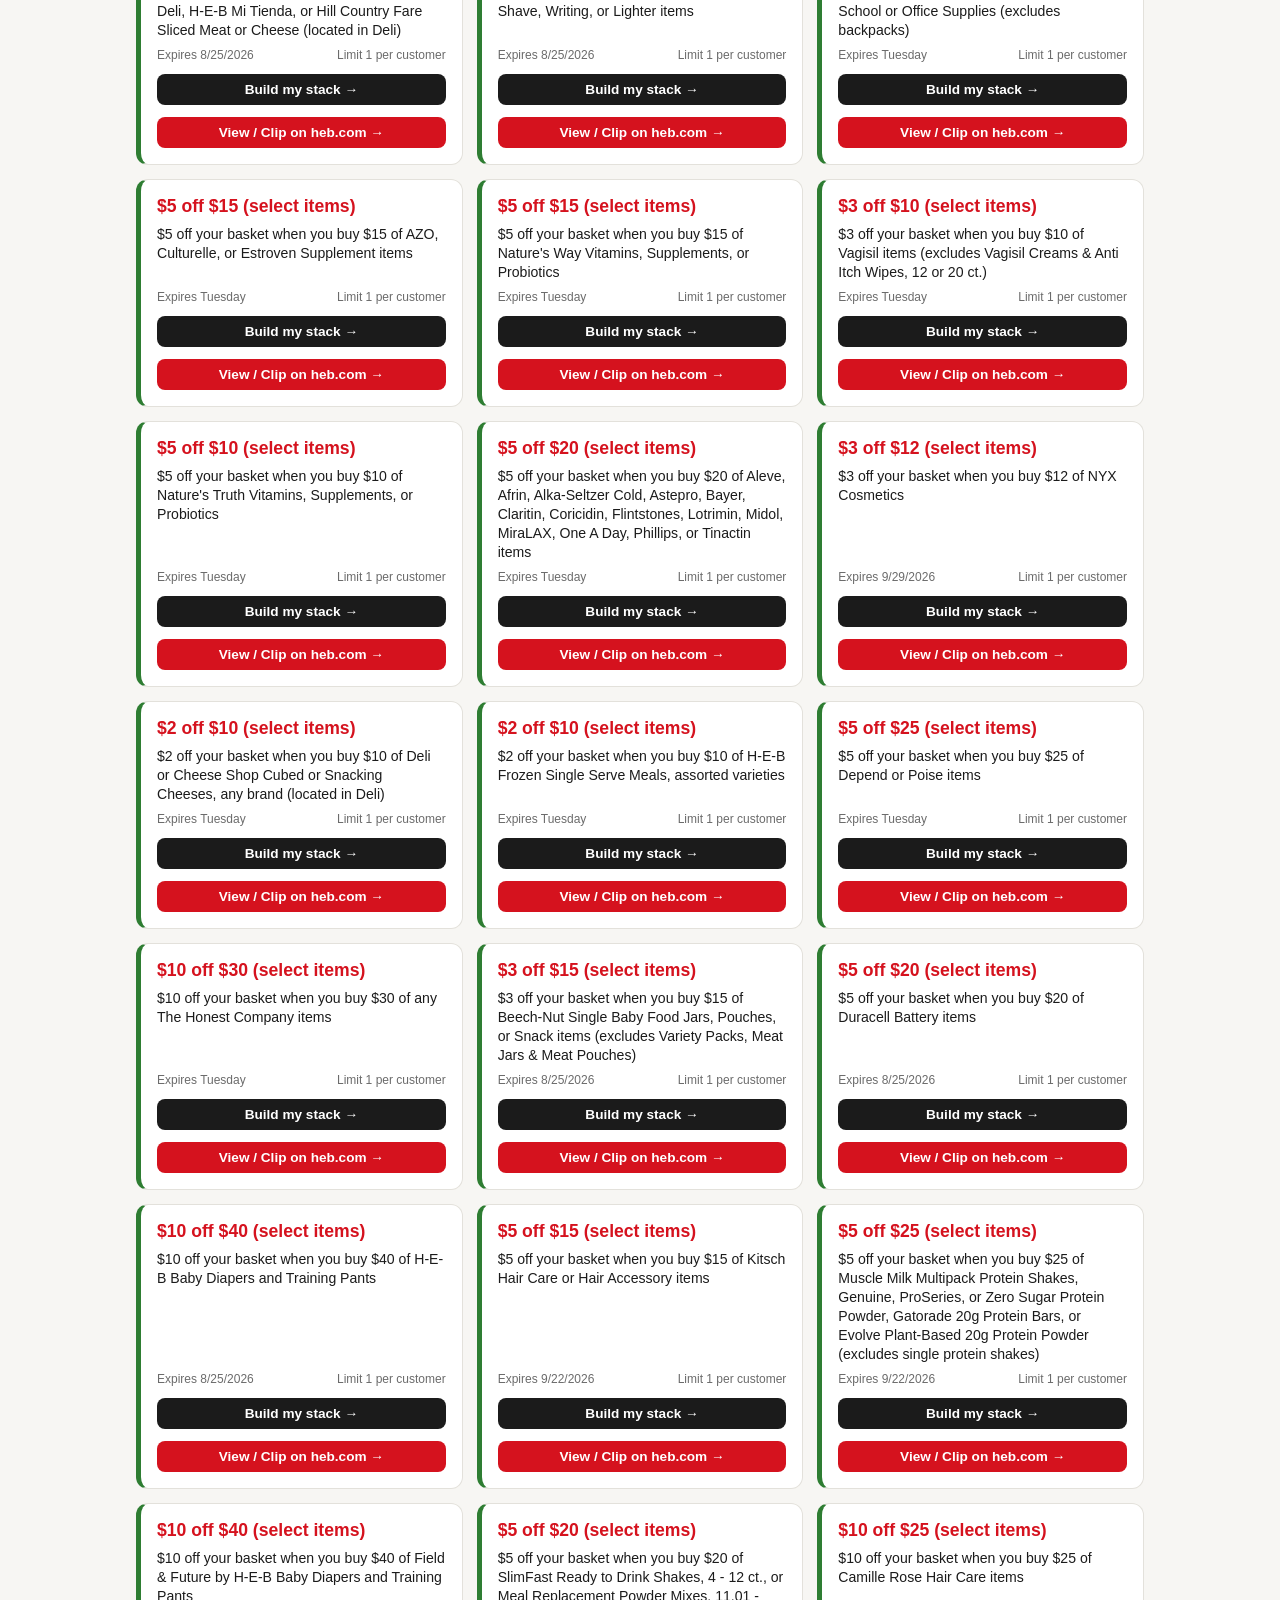
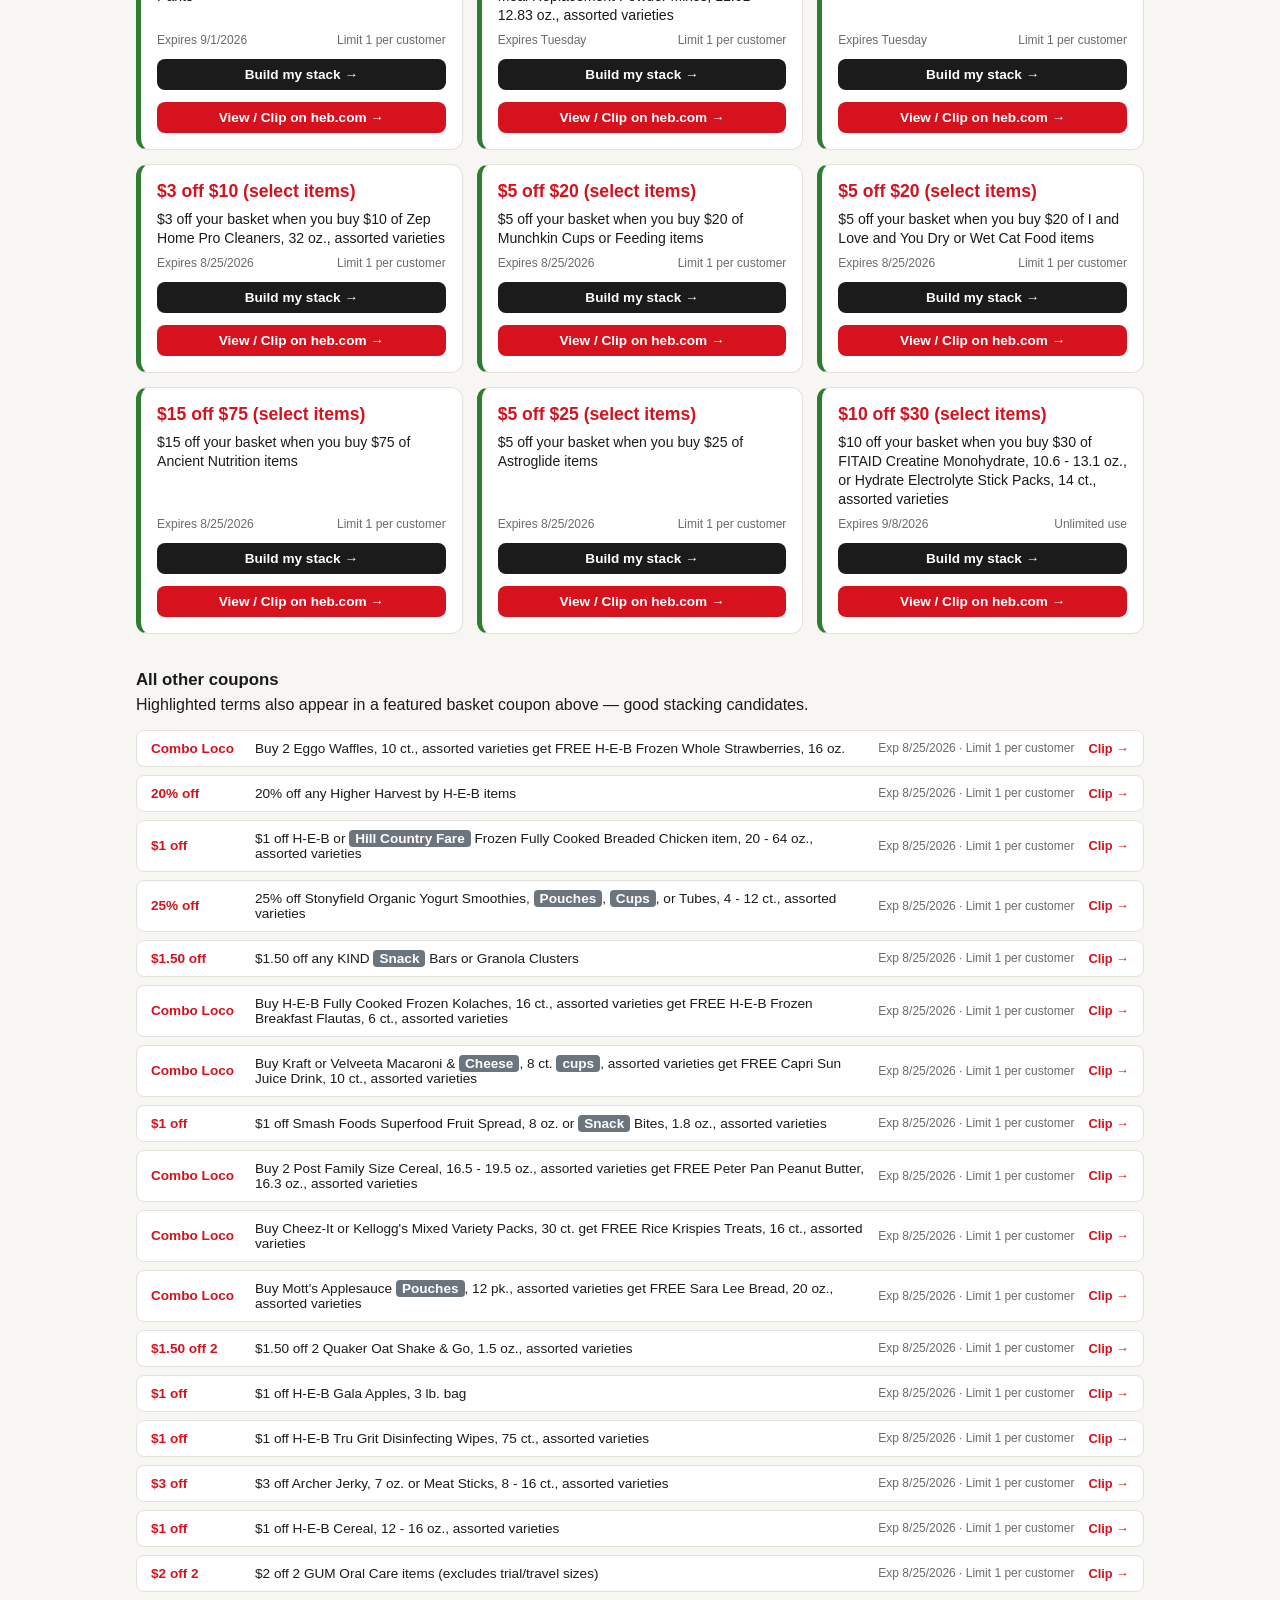
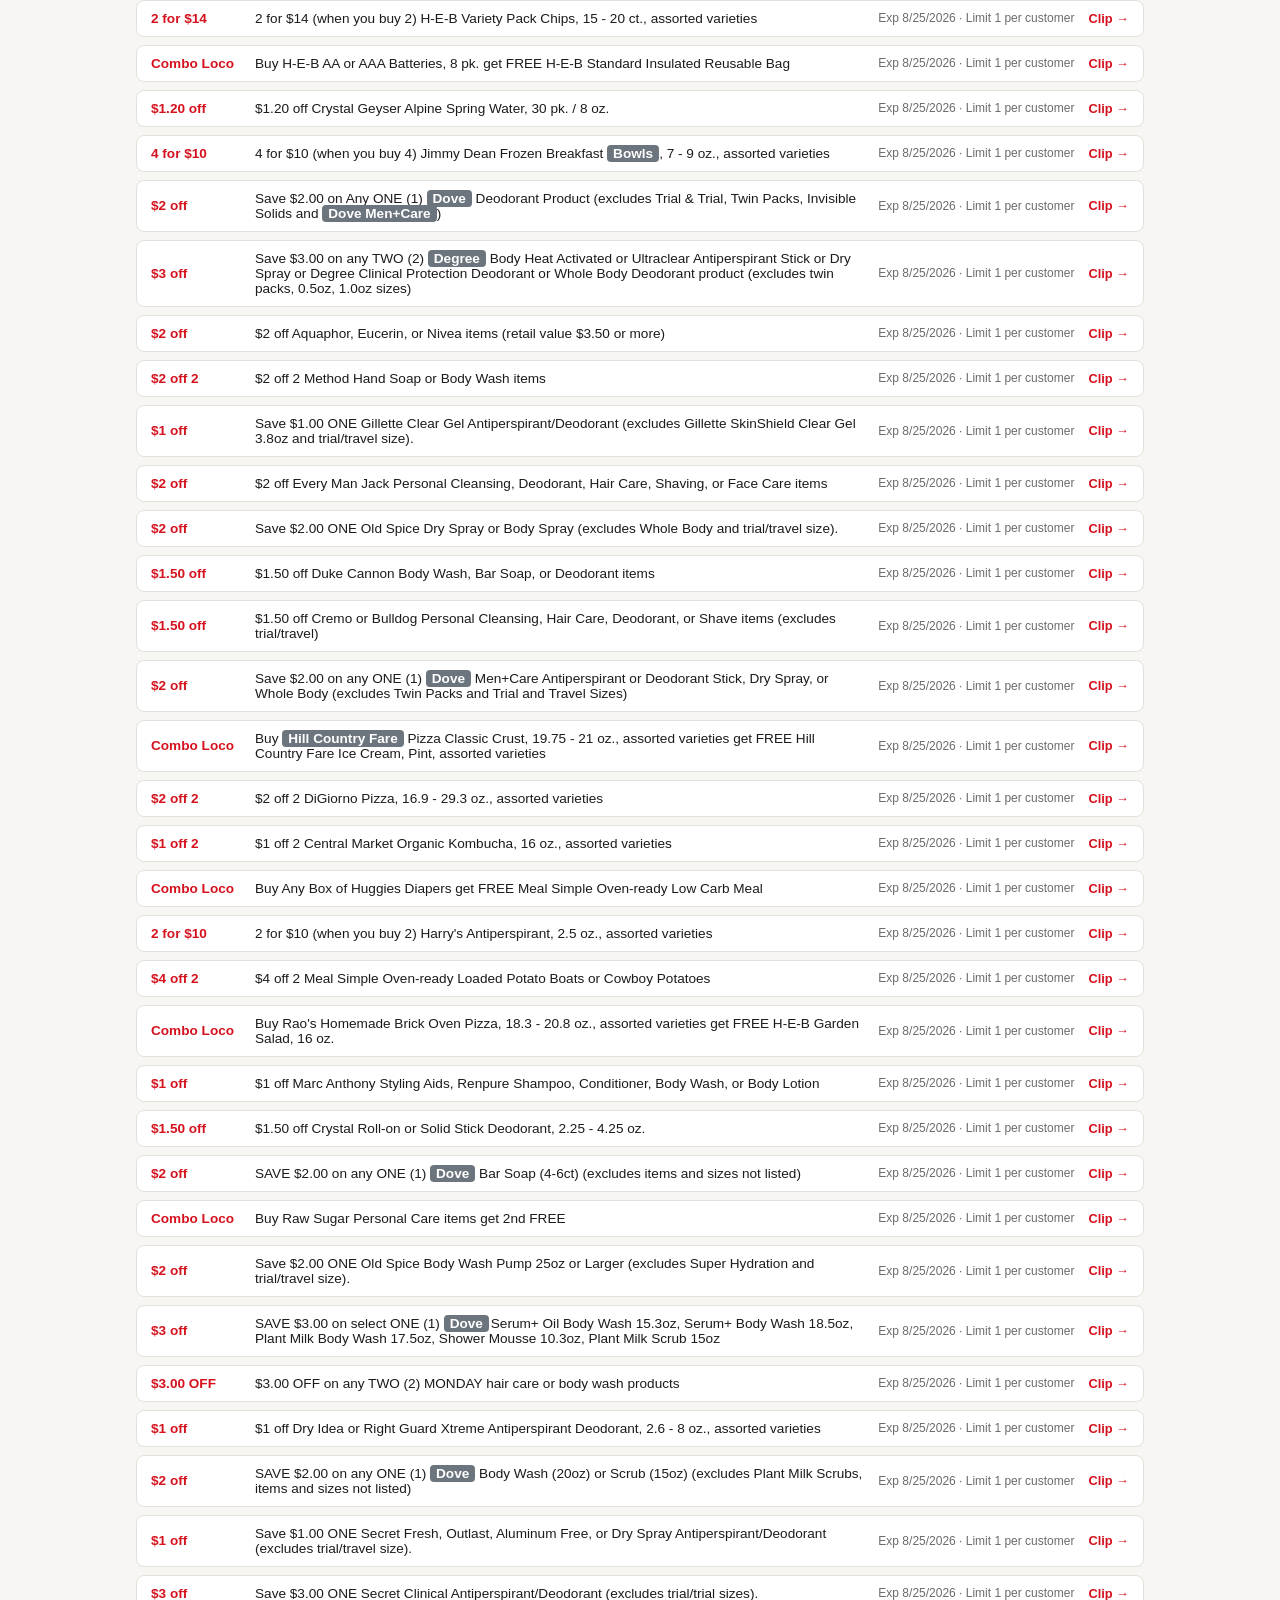
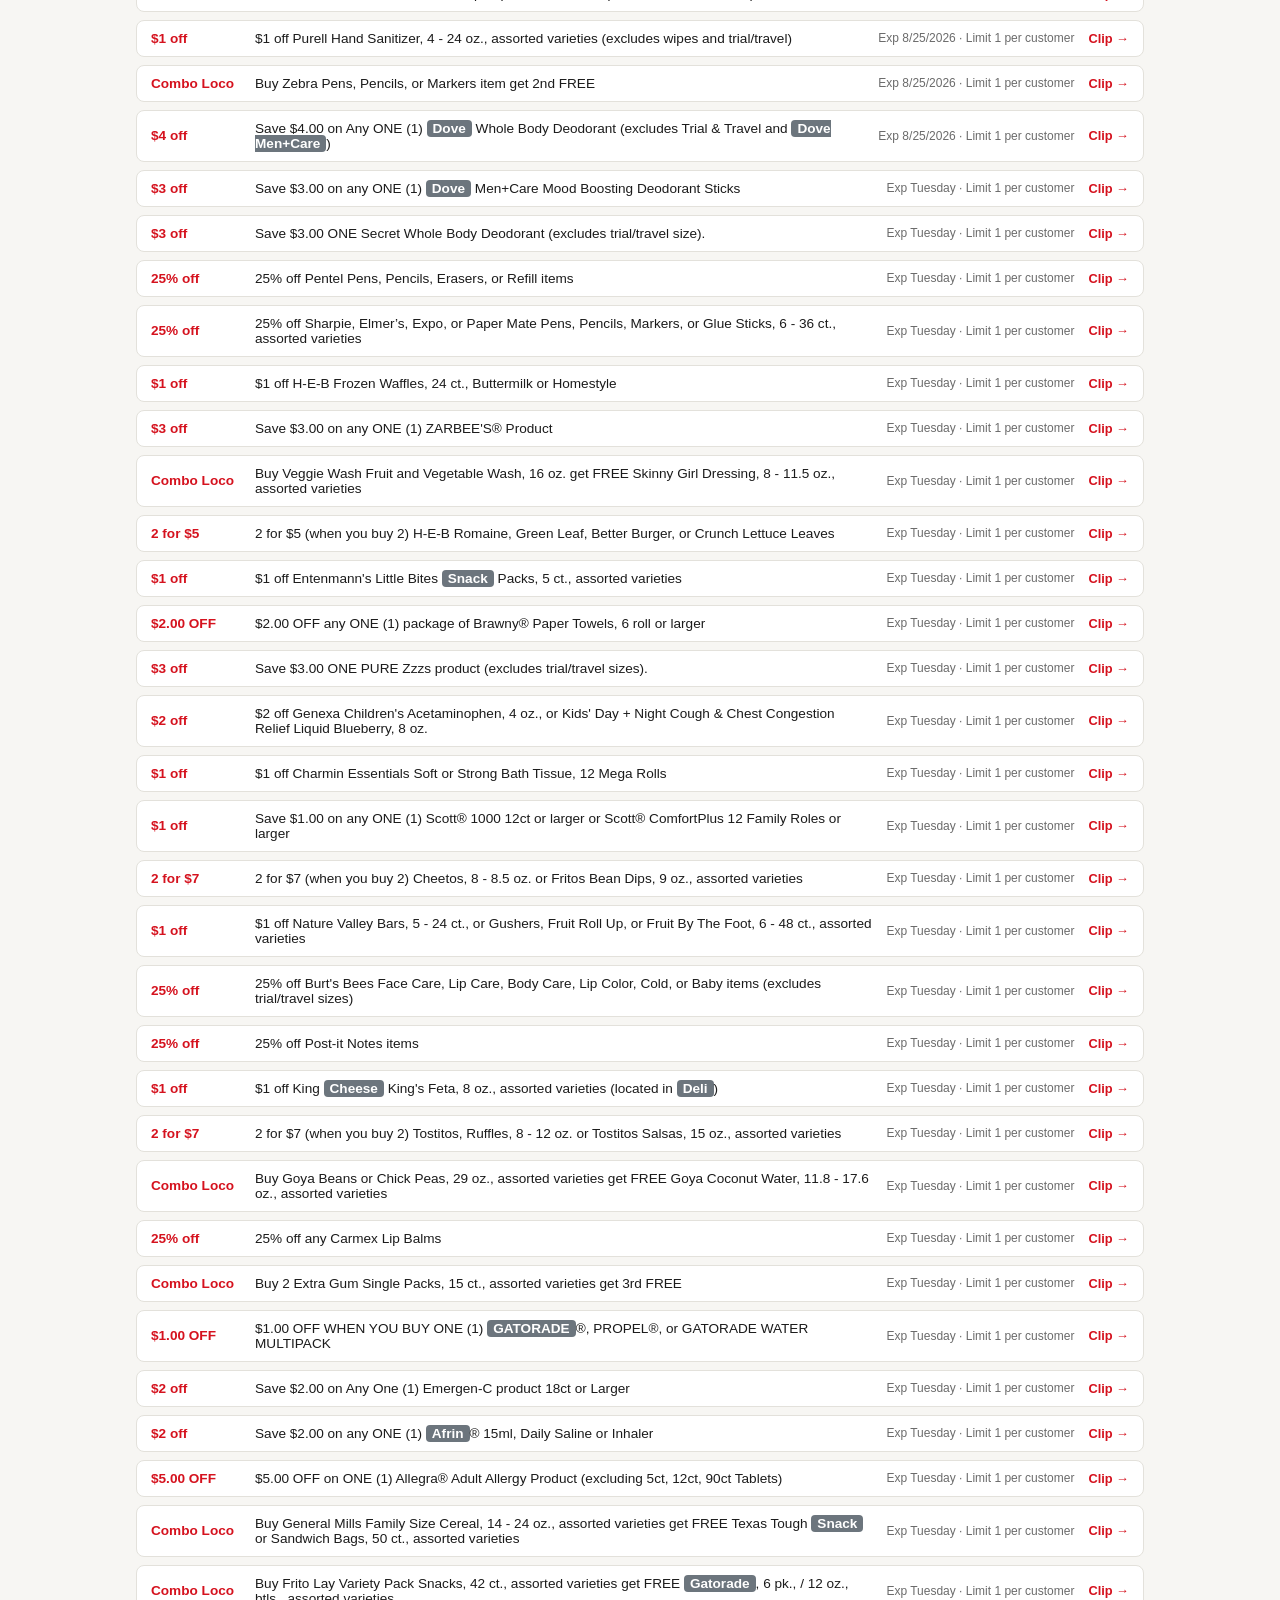
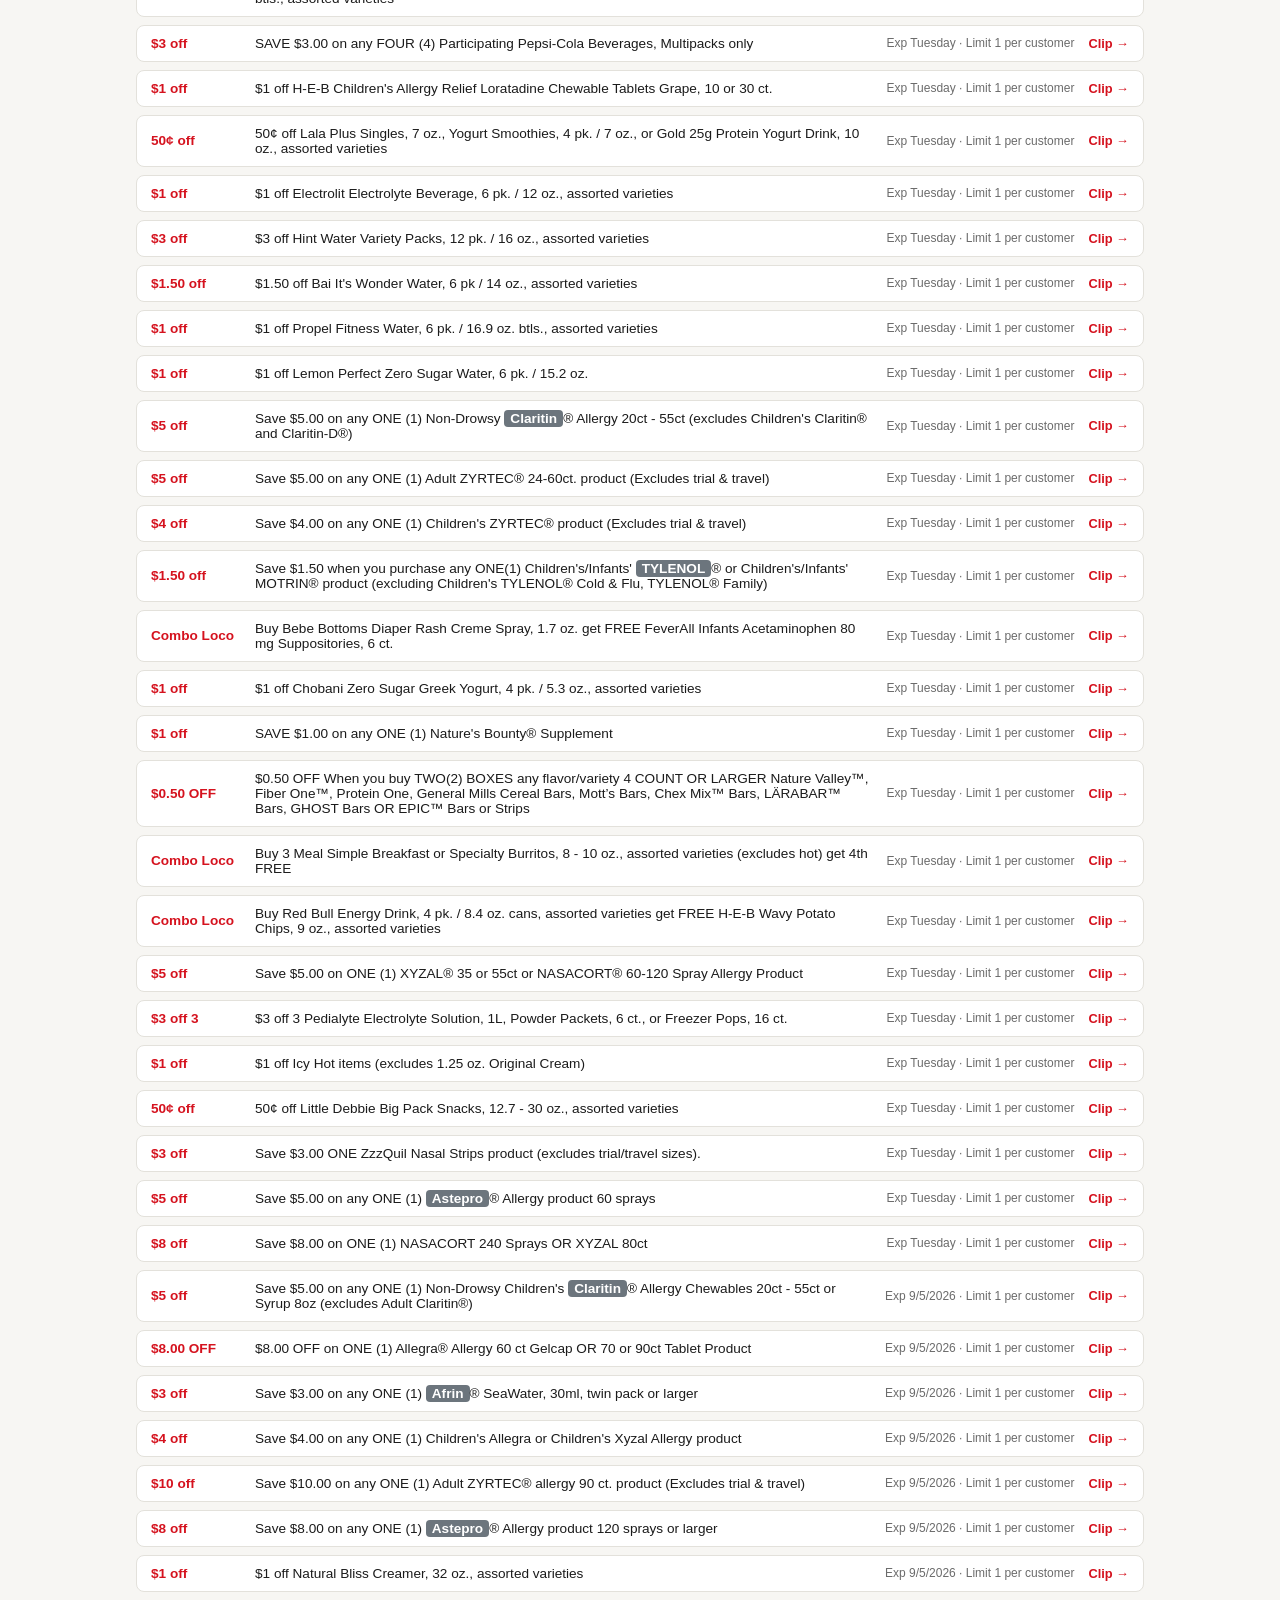
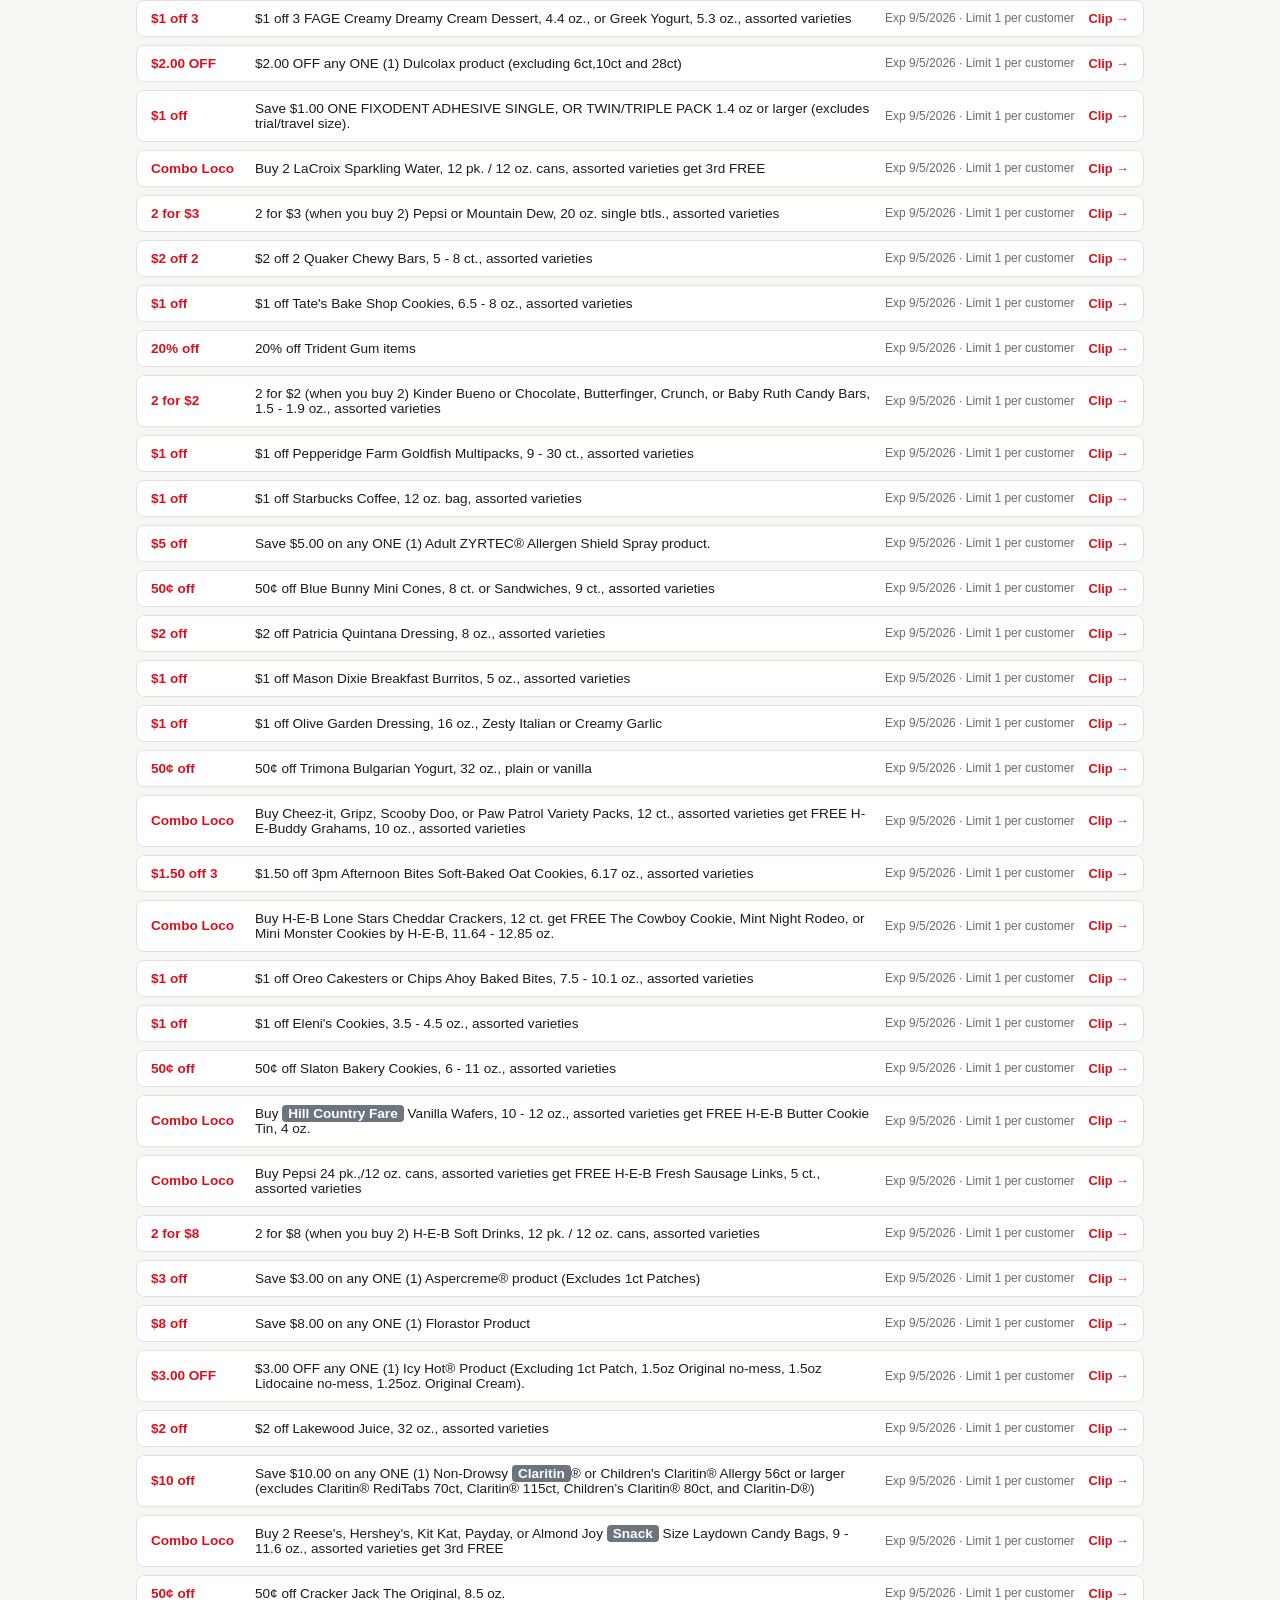
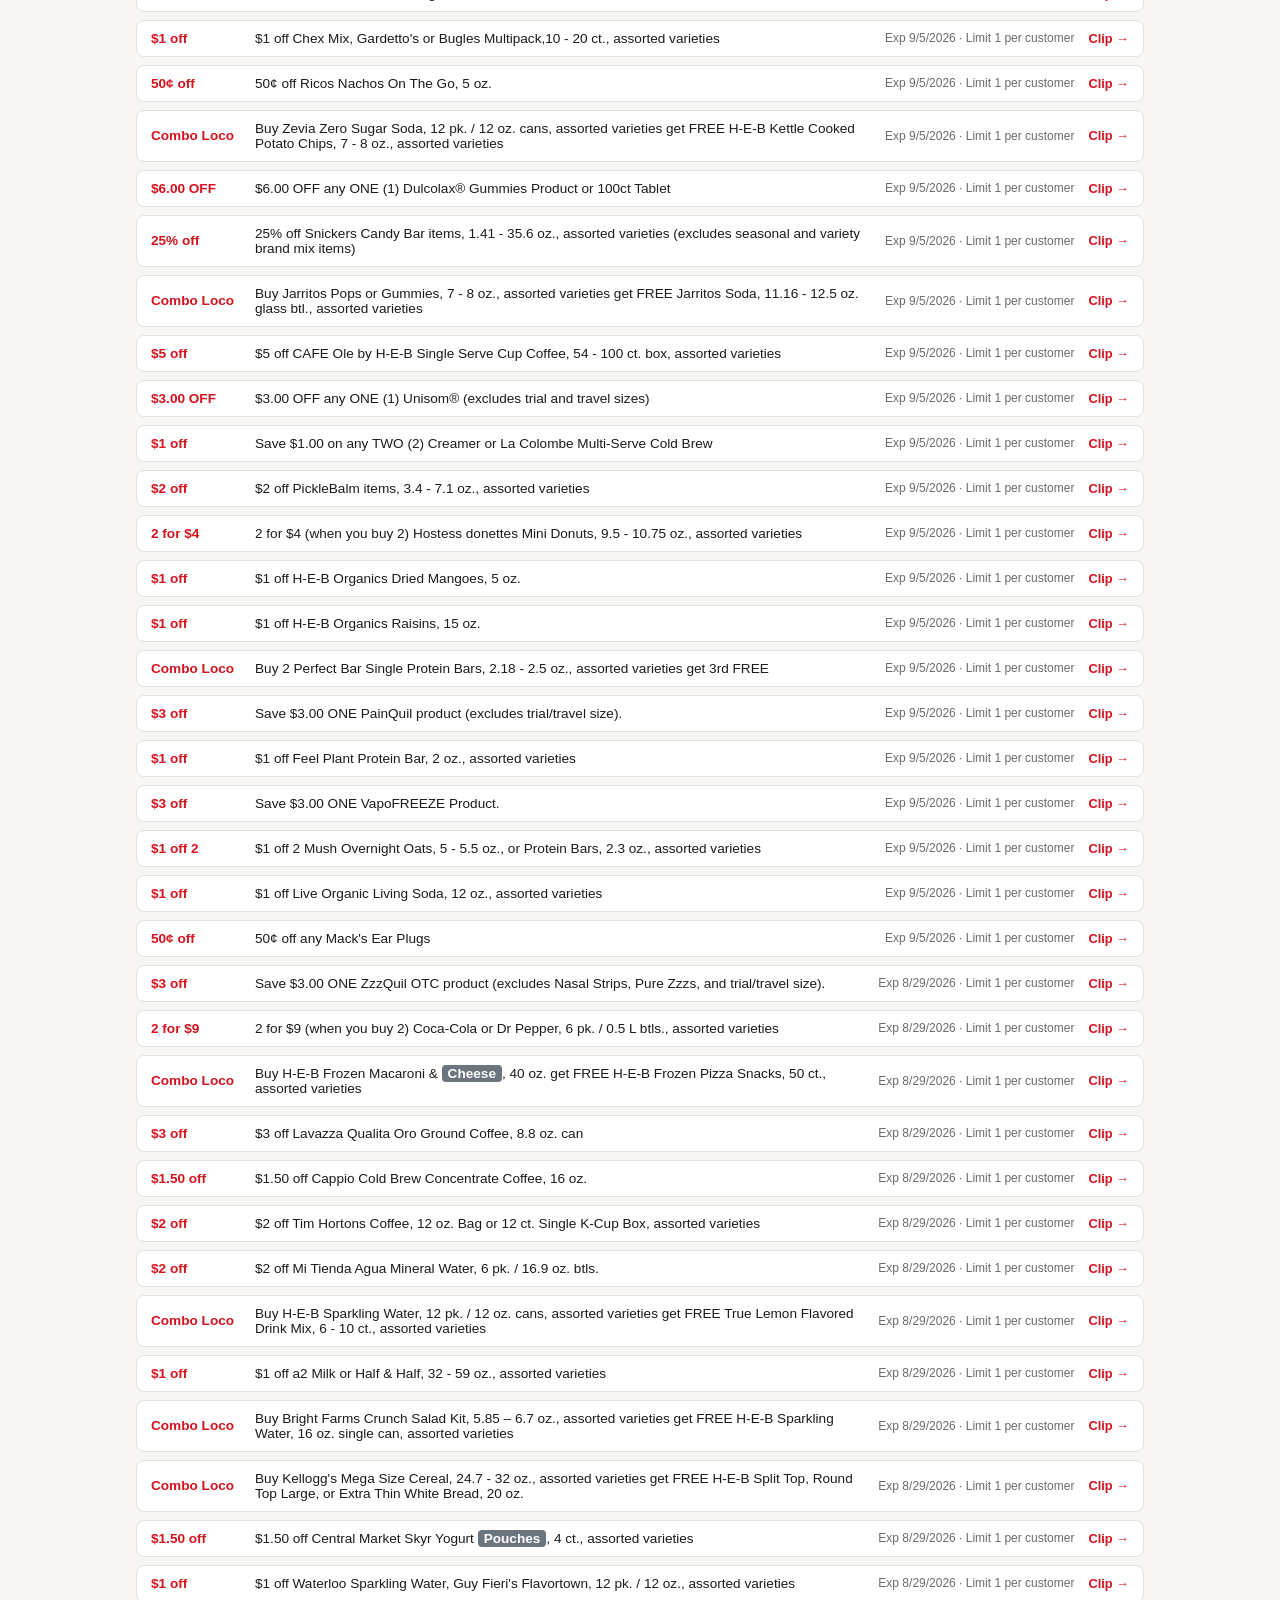
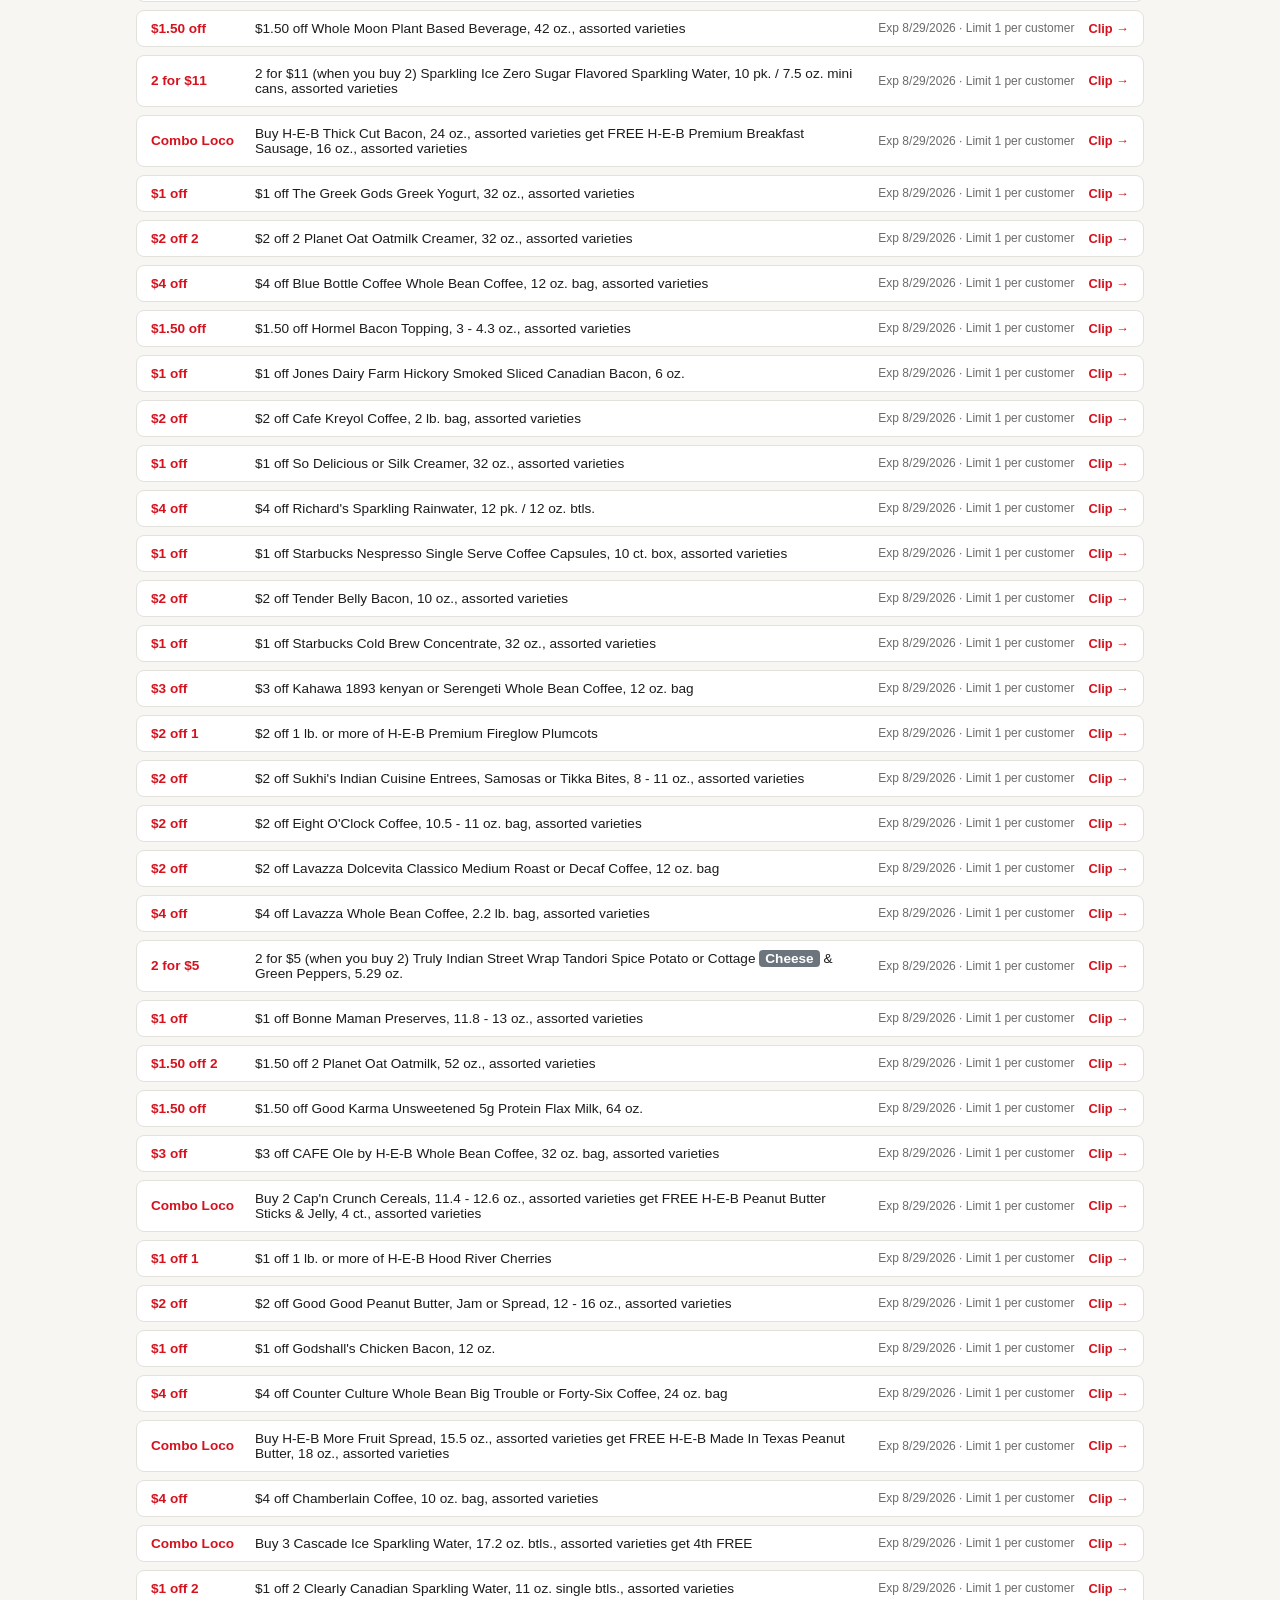
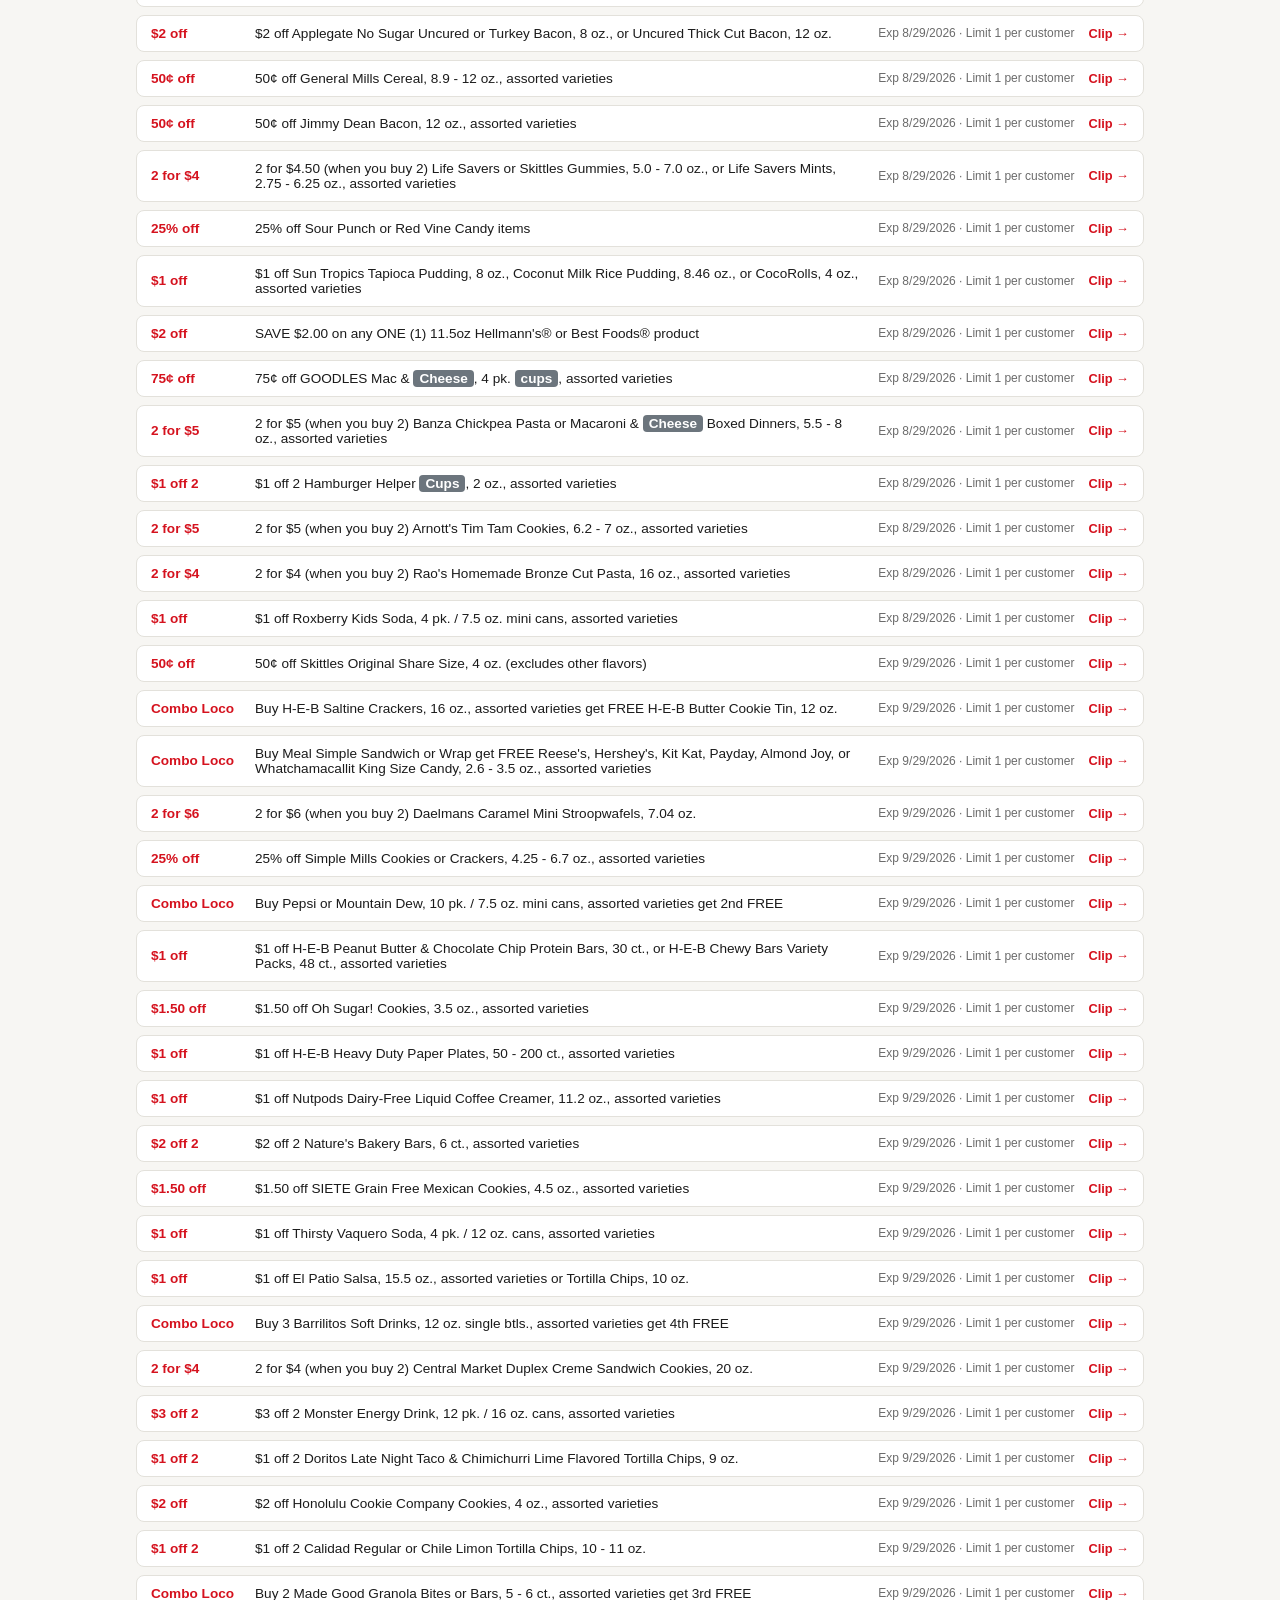
==== commit 651c9355: "Add Walgreens weekly ad + coupon + Cash rewards stacking Same bookmarklet-in-your-own-browser patter" ====
--- a/index.html
+++ b/index.html
@@ -11,7 +11,11 @@
 <header>
   <h1>H-E-B Weekly Coupons</h1>
   <p id="header-sub">Auto-updated weekly from heb.com</p>
-  <p><a href="target/index.html" style="color:white;font-weight:600;font-size:0.85rem;">🎯 Also see: Target gift card + coupon stacks →</a></p>
+  <p>
+    <a href="target/index.html" style="color:white;font-weight:600;font-size:0.85rem;">🎯 Also see: Target gift card + coupon stacks →</a>
+    &nbsp;·&nbsp;
+    <a href="walgreens/index.html" style="color:white;font-weight:600;font-size:0.85rem;">💊 Walgreens weekly ad + coupon + Cash rewards stacks →</a>
+  </p>
 </header>
 
 <main>
--- a/assets/style.css
+++ b/assets/style.css
@@ -106,23 +106,41 @@
 }
 
 .best-stacks-list {
-  display: grid;
-  grid-template-columns: repeat(auto-fill, minmax(240px, 1fr));
+  display: flex;
   gap: 14px;
-}
+  overflow-x: auto;
+  scroll-snap-type: x mandatory;
+  padding: 4px 4px 14px;
+  -webkit-overflow-scrolling: touch;
+}
+.best-stacks-list::-webkit-scrollbar { height: 8px; }
+.best-stacks-list::-webkit-scrollbar-track { background: transparent; }
+.best-stacks-list::-webkit-scrollbar-thumb { background: rgba(213, 18, 30, 0.25); border-radius: 8px; }
 .best-stack-card {
-  background: var(--card-bg);
-  border: 1px solid var(--border);
-  border-left: 5px solid var(--strong);
-  border-radius: 12px;
+  /* Light, shaded-transparent tint (rather than the solid white of other
+     cards) so the carousel reads as its own distinct "highlight reel"
+     rather than blending into the featured/general lists below it. */
+  background: linear-gradient(160deg, rgba(213, 18, 30, 0.08), rgba(213, 18, 30, 0.02));
+  backdrop-filter: blur(2px);
+  border: 1px solid rgba(213, 18, 30, 0.16);
+  border-radius: 14px;
   padding: 16px;
   display: flex;
   flex-direction: column;
   gap: 6px;
   cursor: pointer;
+  flex: 0 0 250px;
+  scroll-snap-align: start;
   transition: box-shadow .15s, transform .15s;
 }
-.best-stack-card:hover { box-shadow: 0 4px 14px rgba(0,0,0,.08); transform: translateY(-1px); }
+.best-stack-card:hover { box-shadow: 0 6px 18px rgba(213, 18, 30, 0.14); transform: translateY(-2px); }
+.best-stack-img {
+  width: 100%;
+  height: 90px;
+  object-fit: contain;
+  background: rgba(255, 255, 255, 0.55);
+  border-radius: 8px;
+}
 .best-stack-pct {
   align-self: flex-start;
   background: var(--strong);
